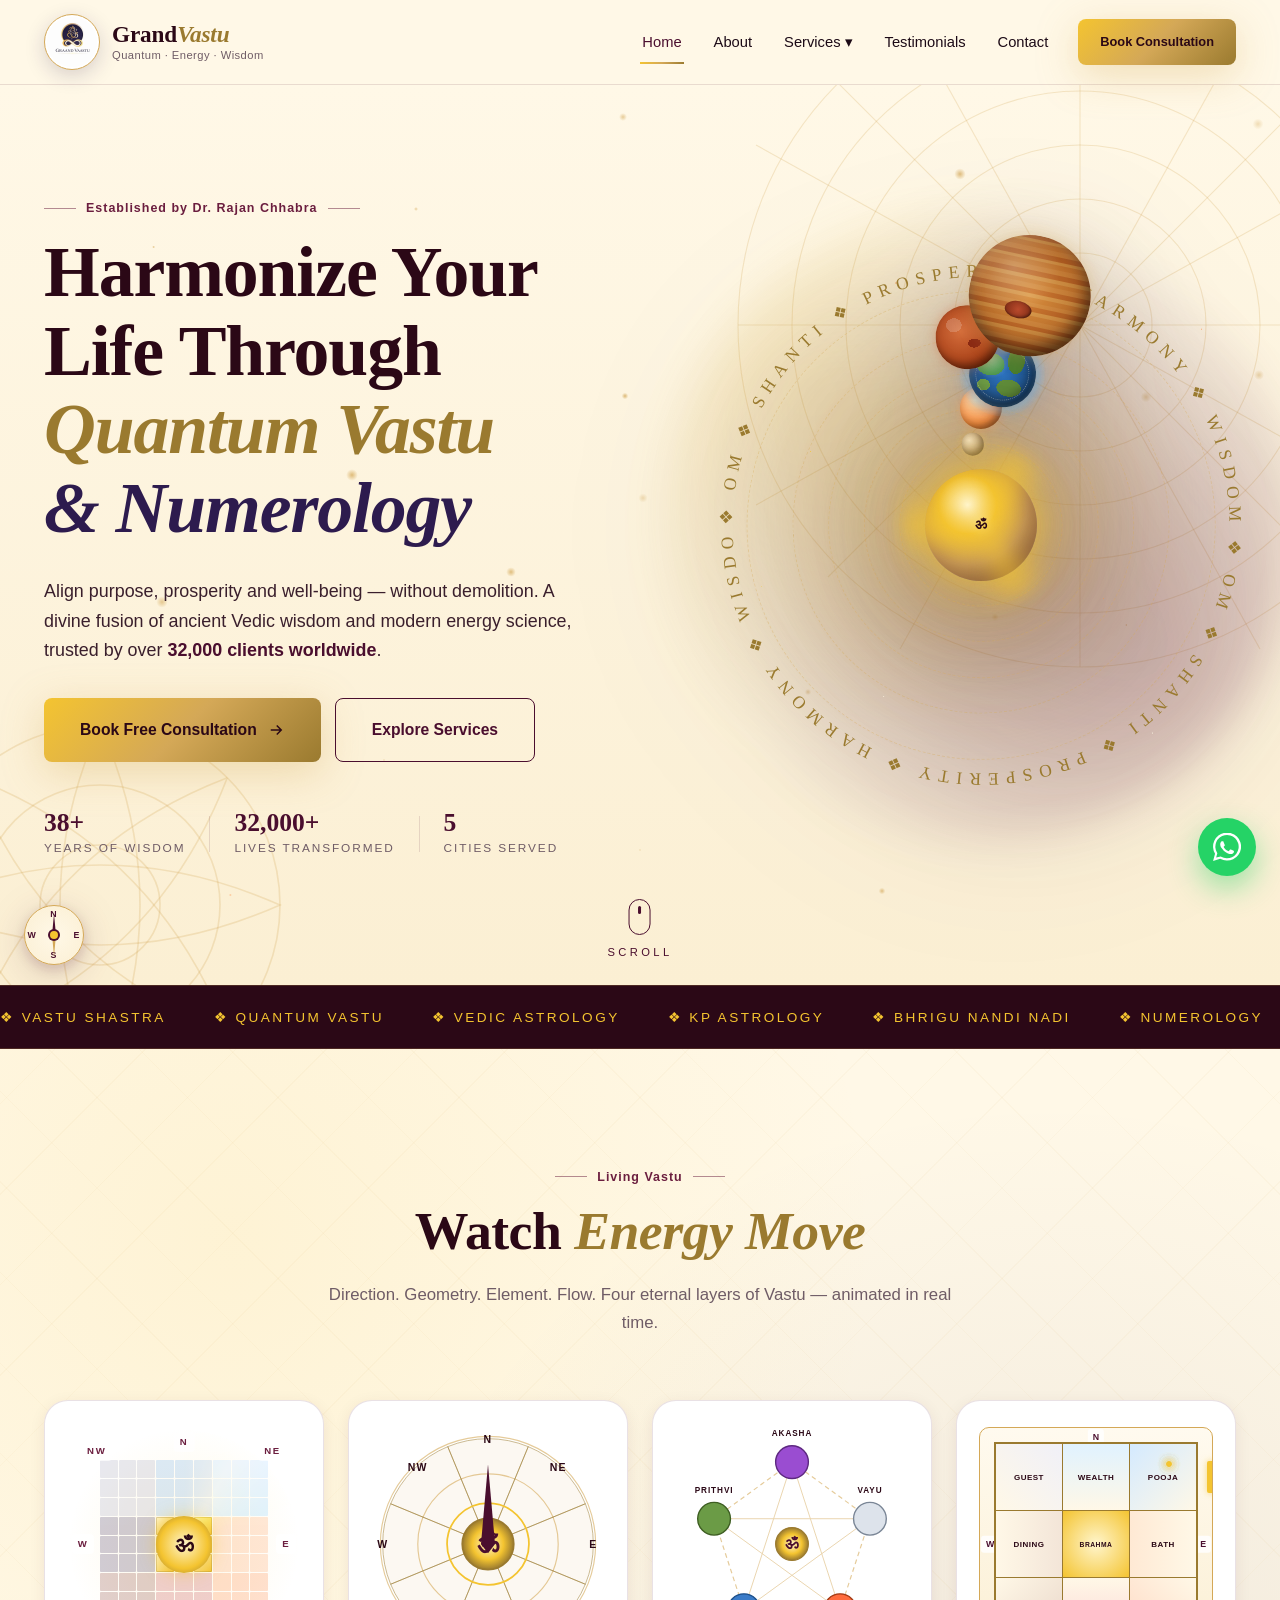
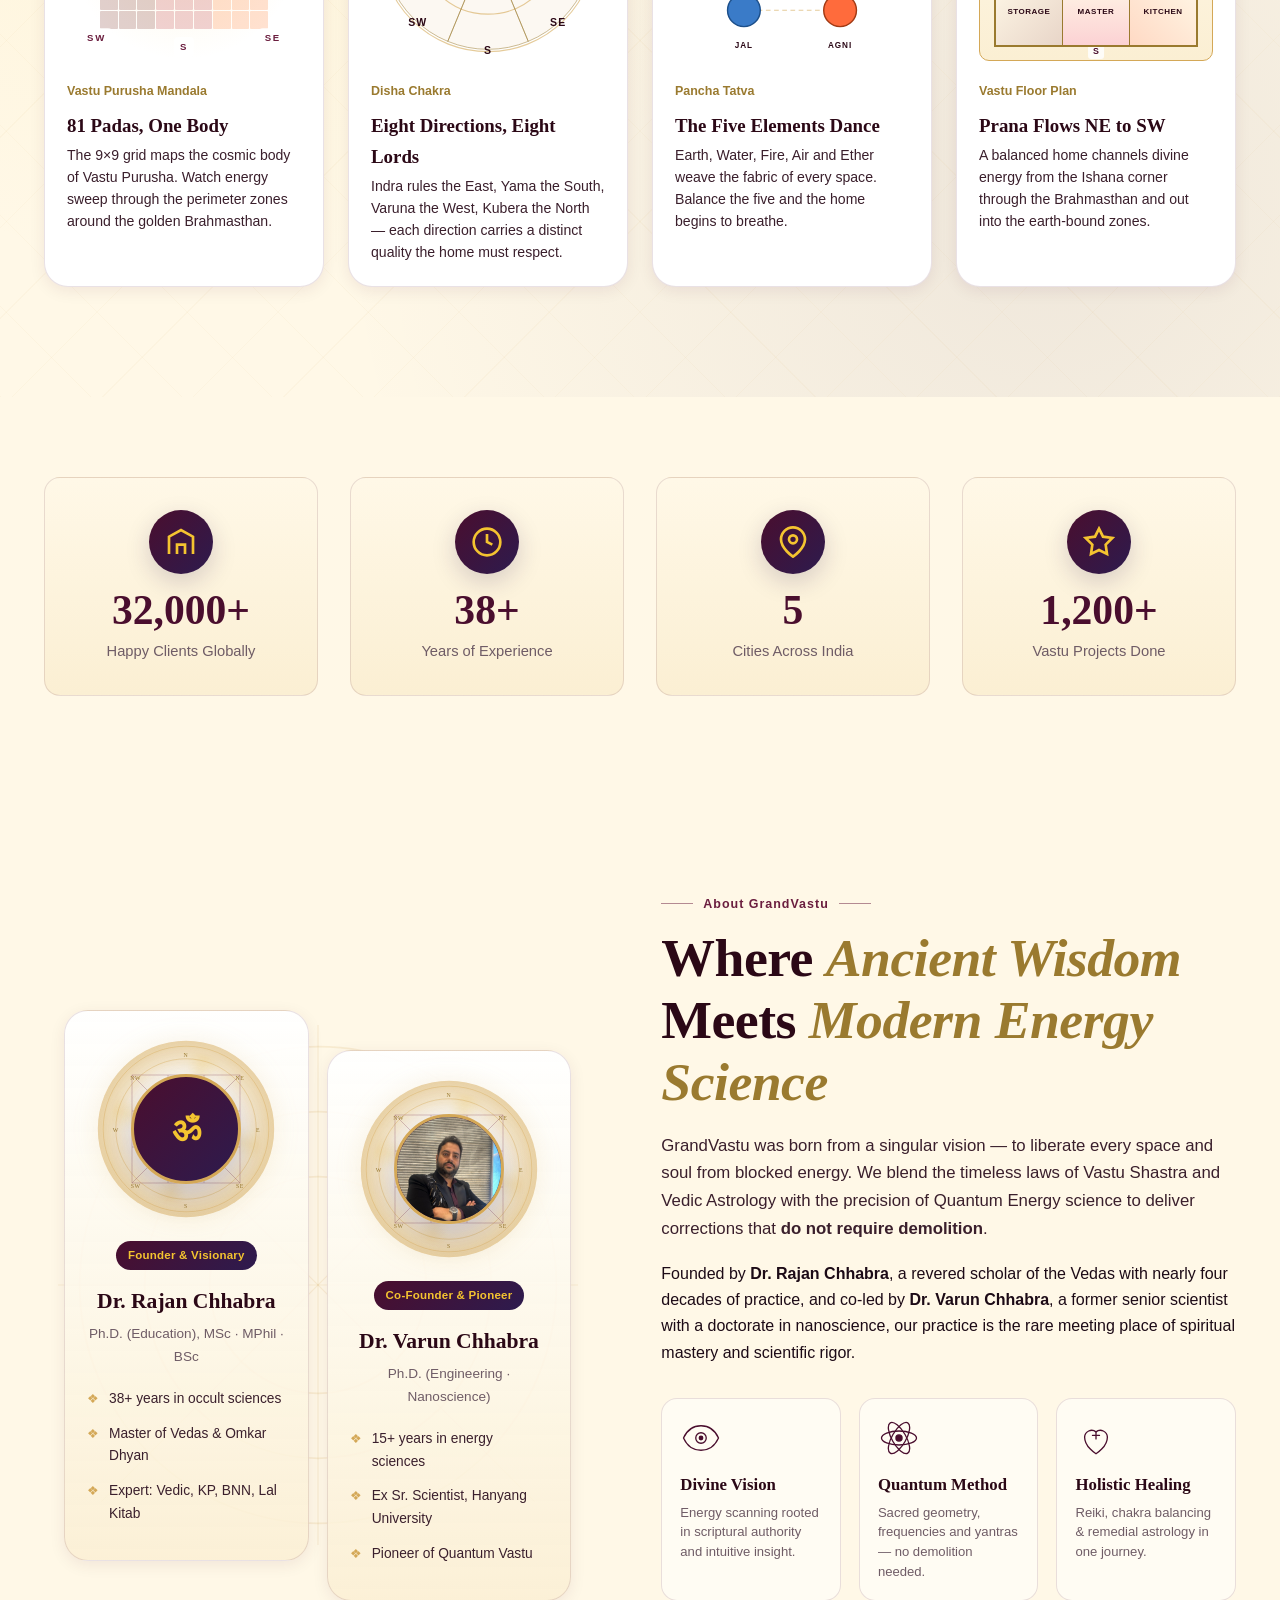
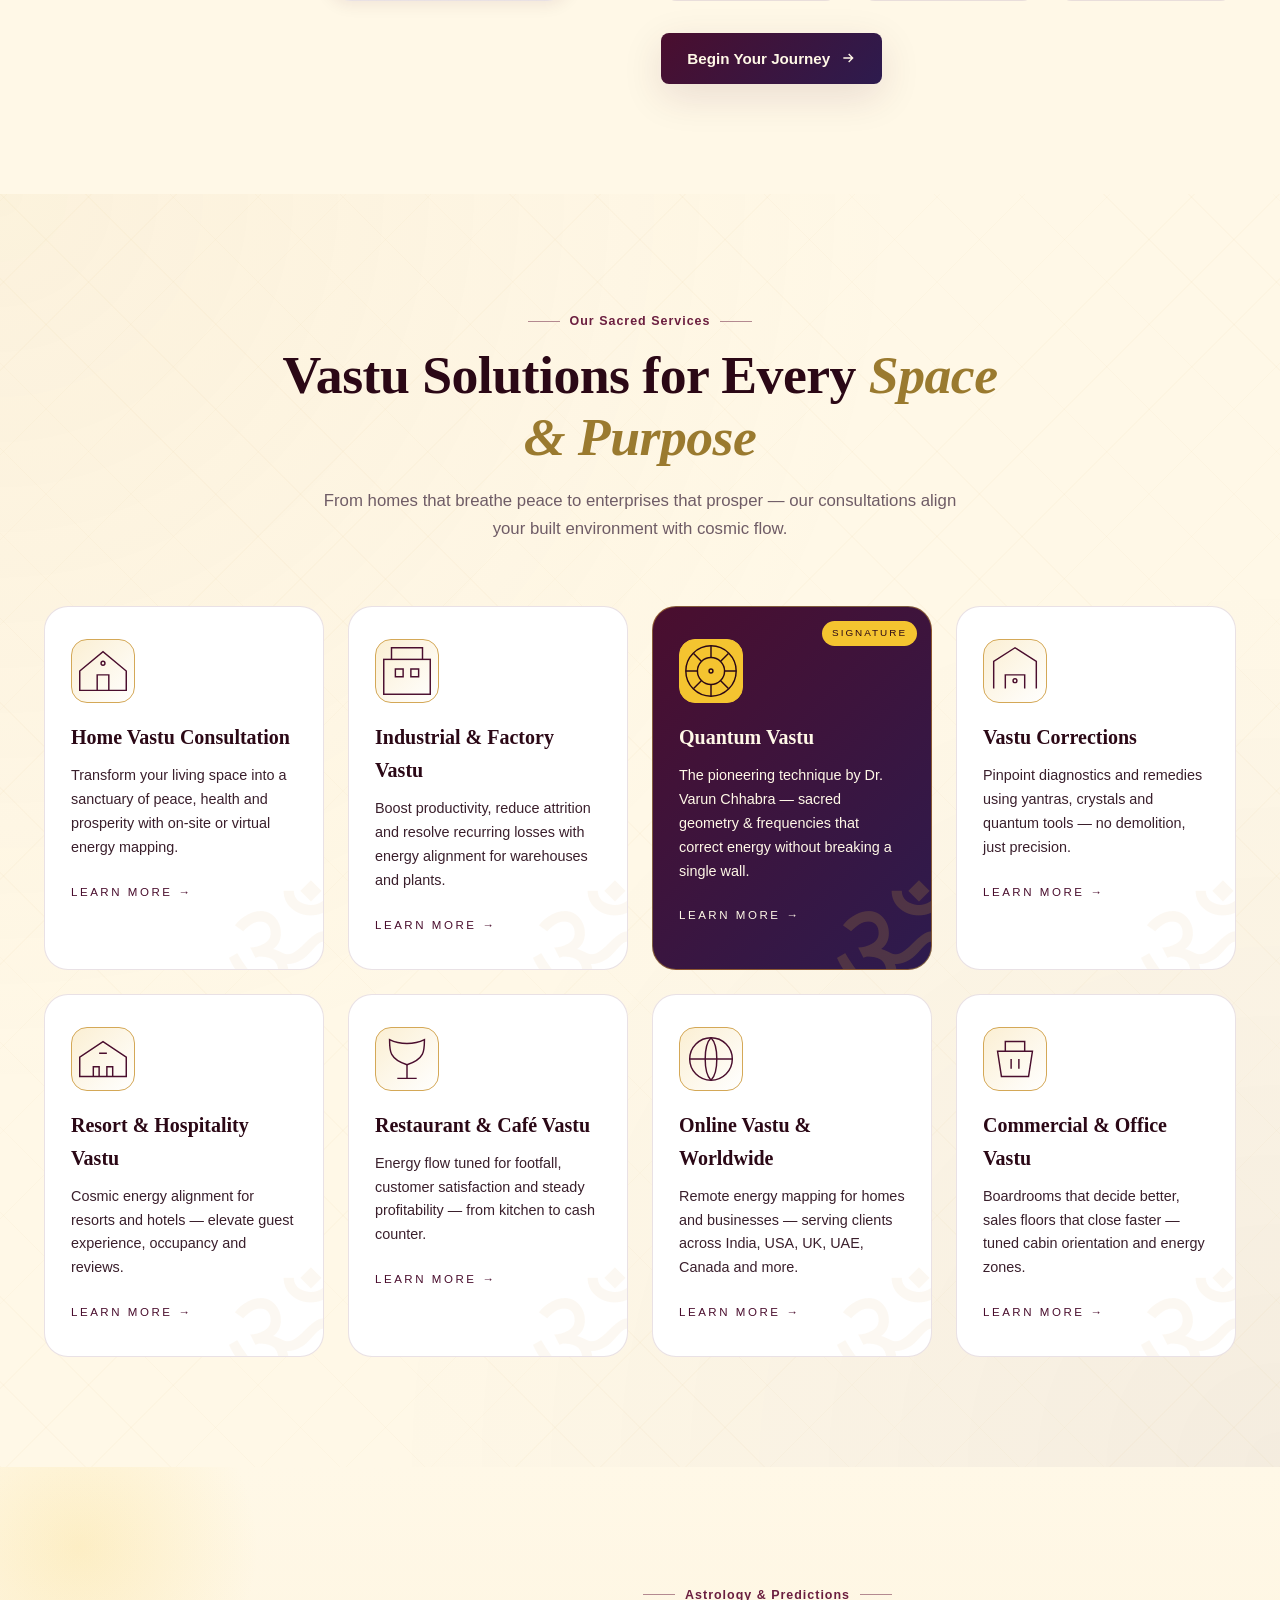
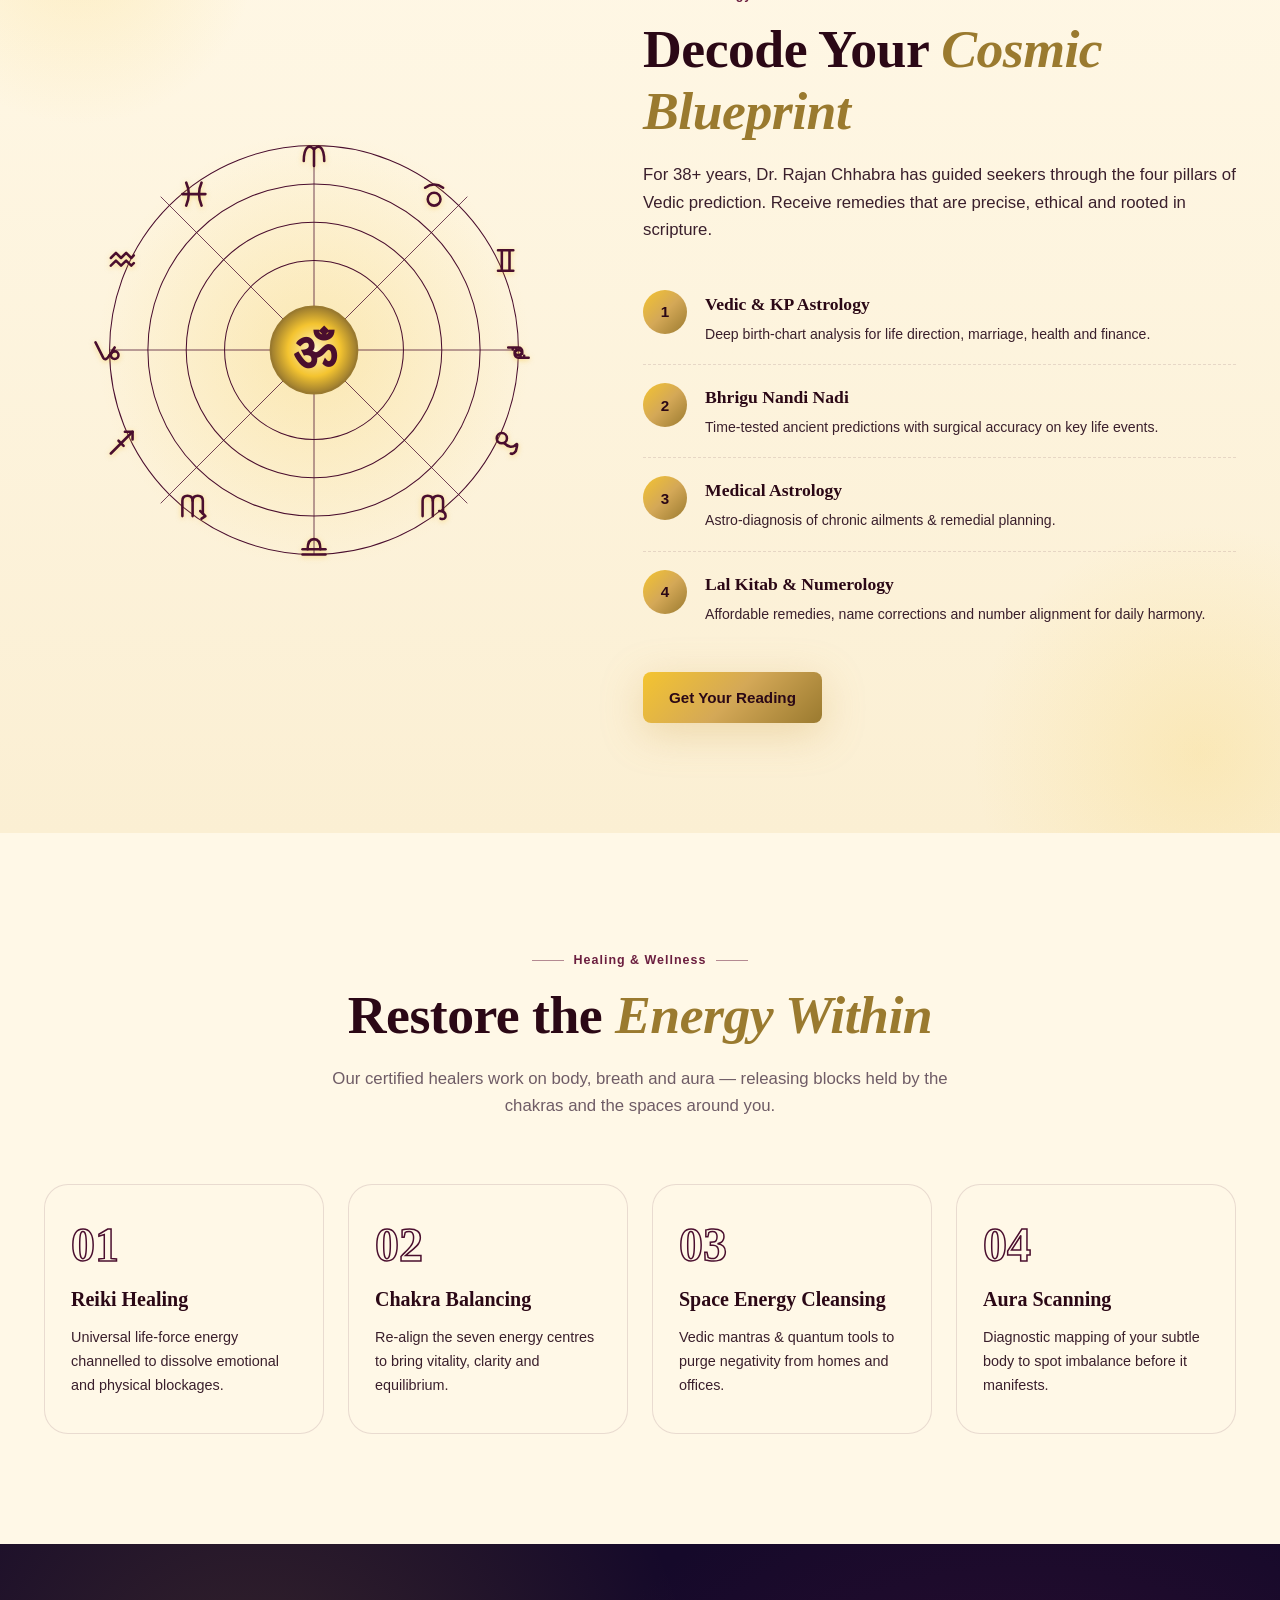
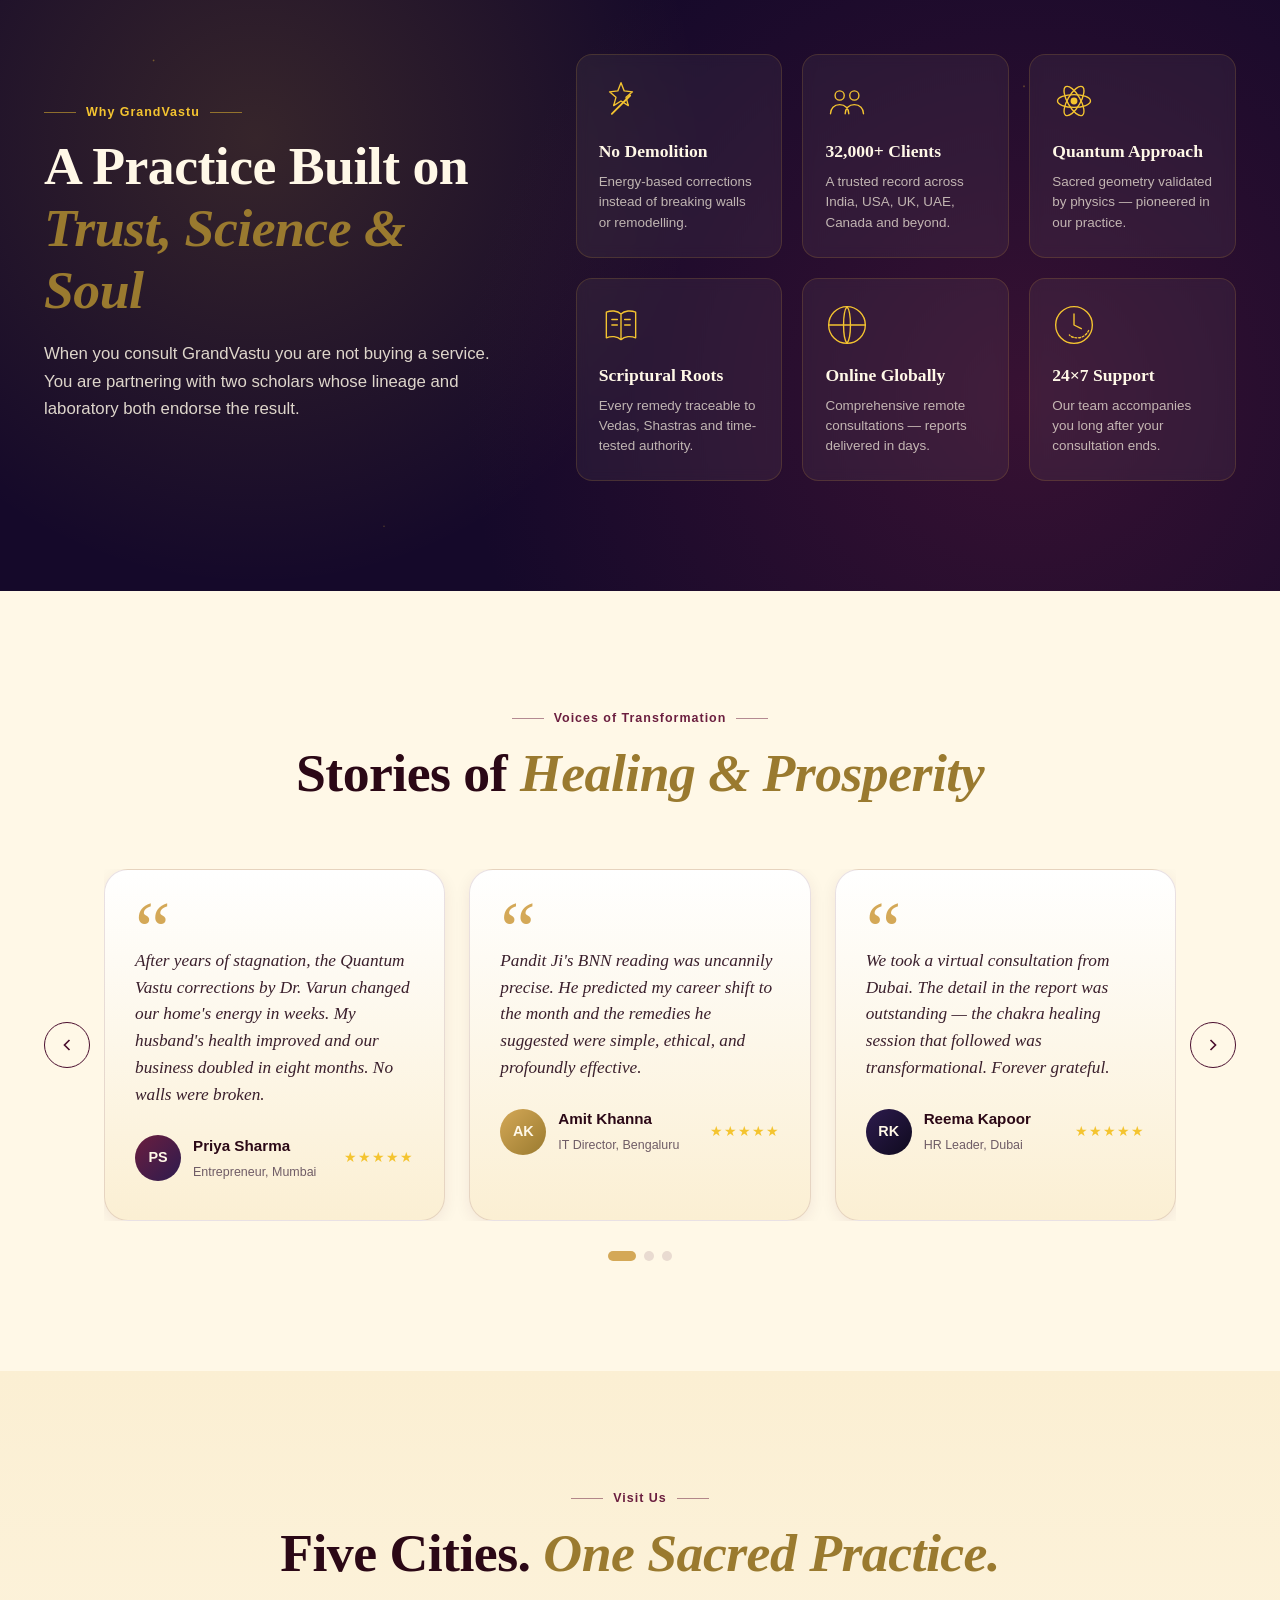
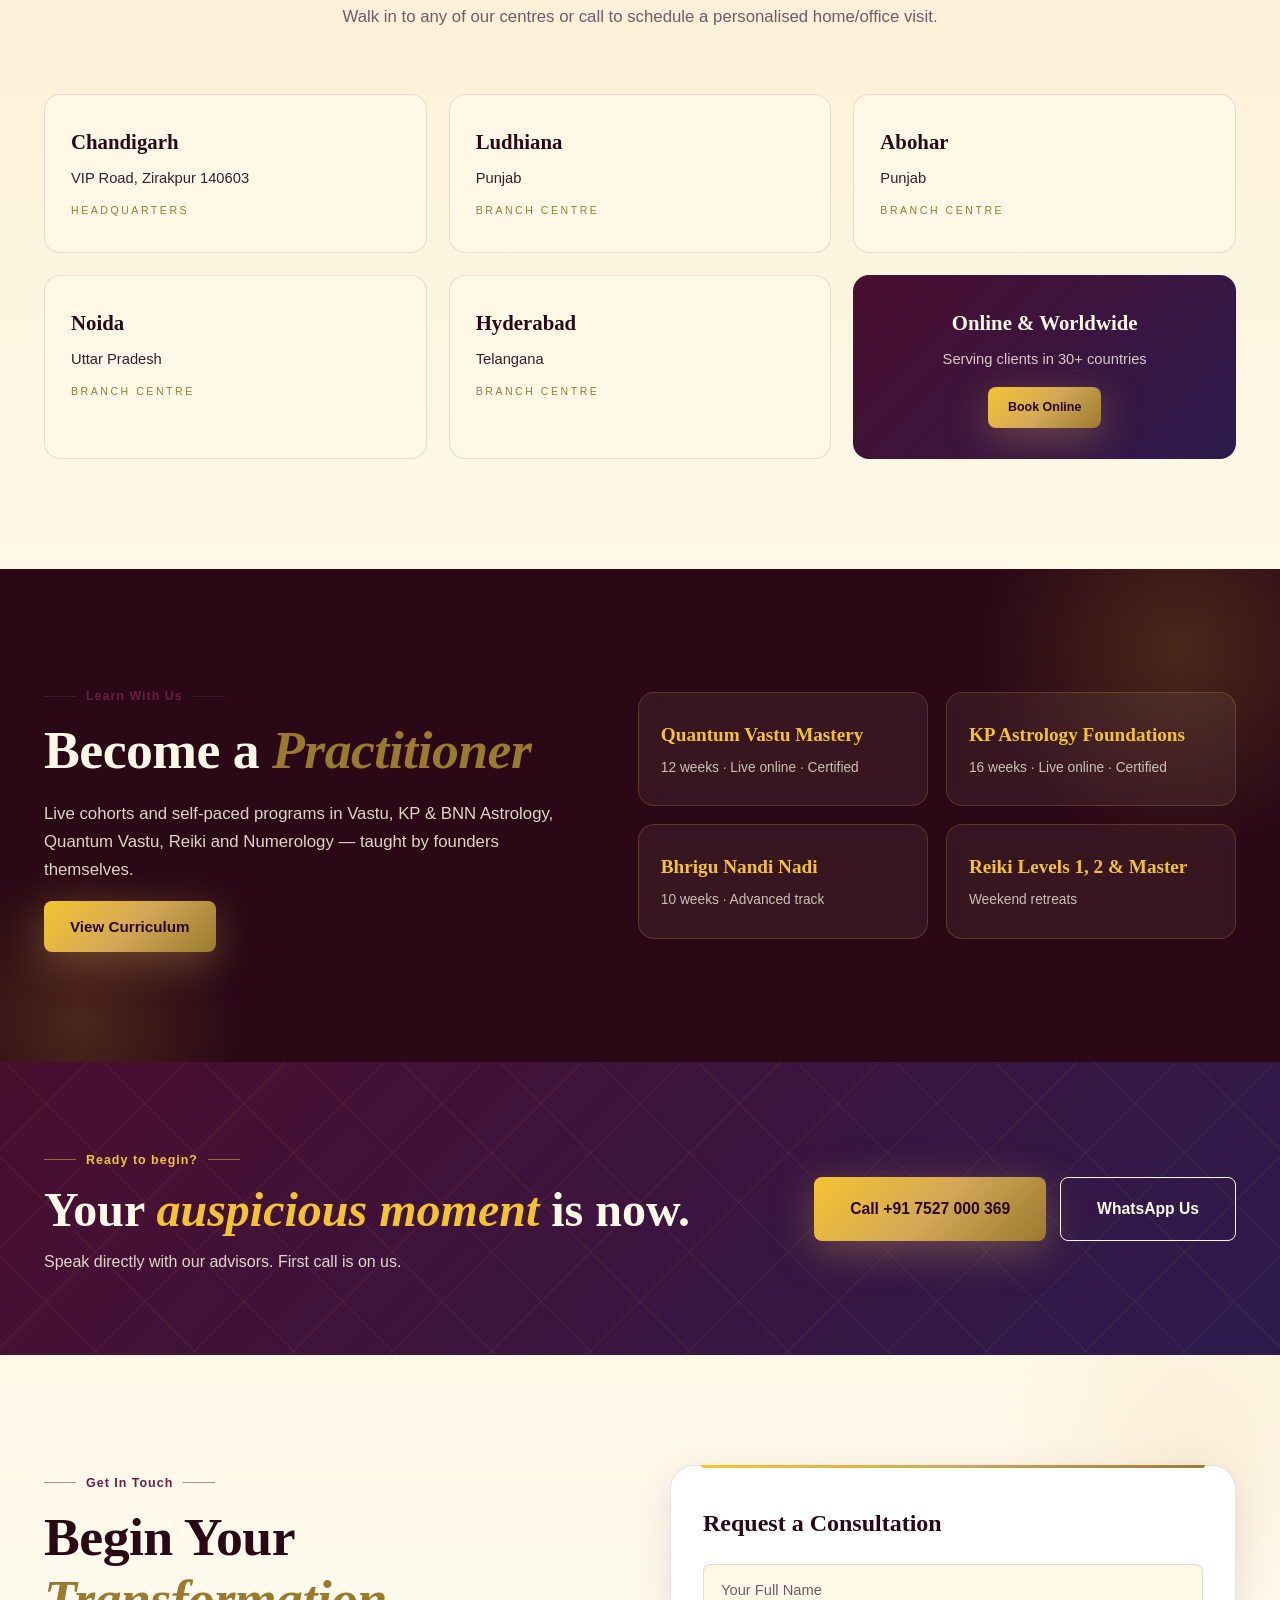
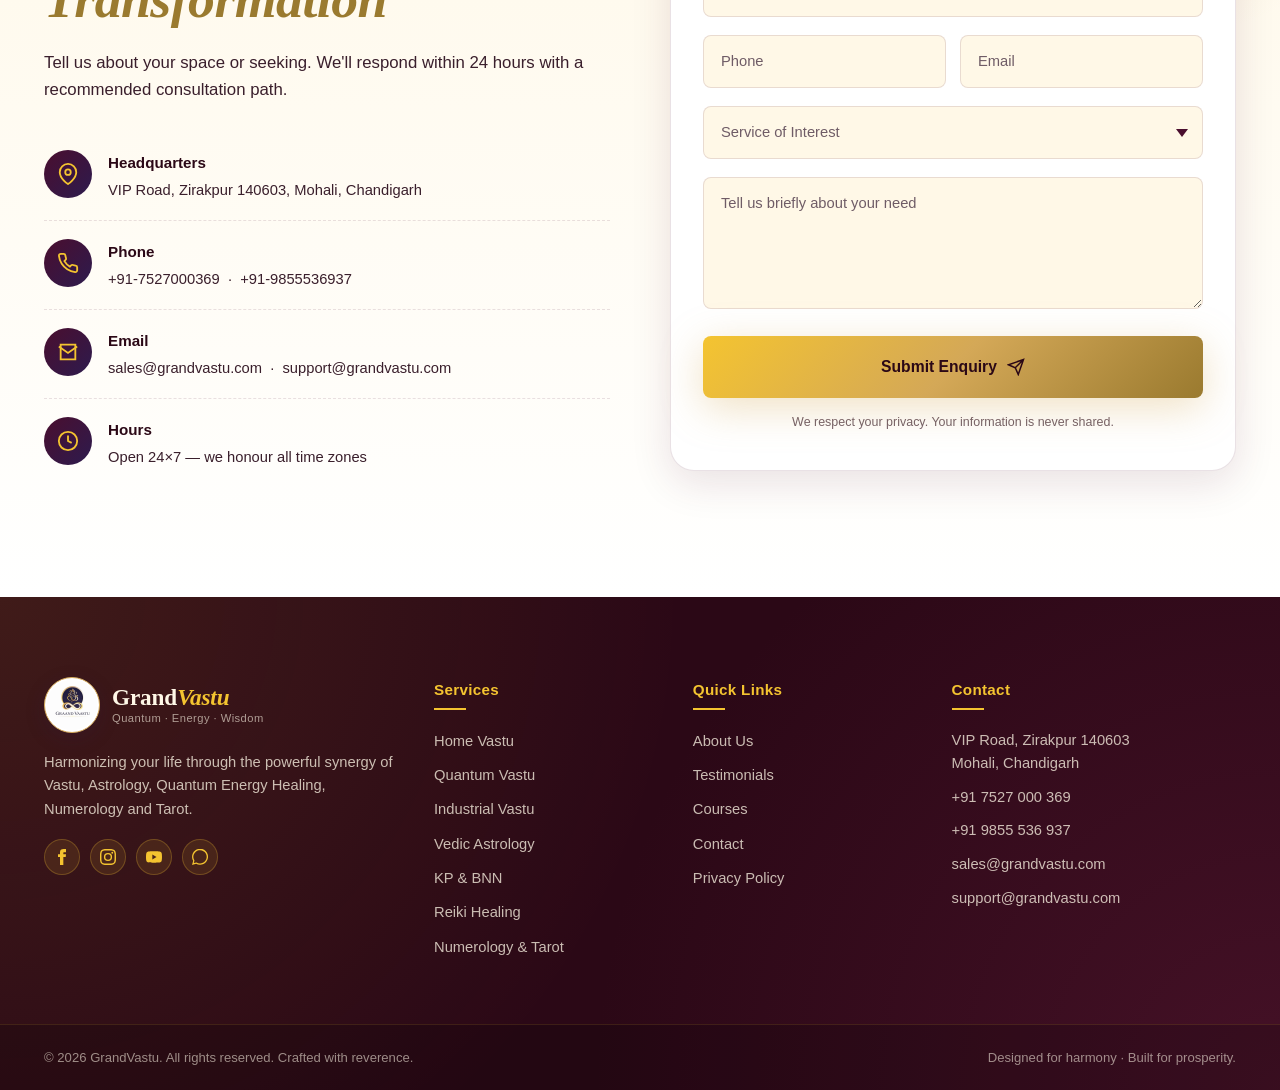
==== index.html @ 7ac310e8 "initial commit" ====
<!DOCTYPE html>
<html lang="en">
<head>
  <meta charset="UTF-8" />
  <meta http-equiv="X-UA-Compatible" content="IE=edge" />
  <meta name="viewport" content="width=device-width, initial-scale=1.0" />
  <meta name="description" content="GrandVastu — Harmonizing your life through Vastu, Astrology, Quantum Energy Healing, Numerology and Tarot. Founded by Dr. Rajan Chhabra & Dr. Varun Chhabra. 32,000+ clients globally." />
  <meta name="keywords" content="Vastu, Astrology, Quantum Vastu, Numerology, Tarot, Reiki, Chakra Healing, Dr. Rajan Chhabra, Dr. Varun Chhabra, GrandVastu, Chandigarh, Zirakpur" />
  <meta name="theme-color" content="#4A0E2E" />
  <title>GrandVastu — Quantum Vastu, Astrology &amp; Energy Healing | Dr. Rajan &amp; Dr. Varun Chhabra</title>

  <link rel="stylesheet" href="assets/css/styles.css" />

  <link rel="icon" type="image/svg+xml" href="data:image/svg+xml,%3Csvg xmlns='http://www.w3.org/2000/svg' viewBox='0 0 100 100'%3E%3Ccircle cx='50' cy='50' r='45' fill='%234A0E2E'/%3E%3Ctext x='50' y='68' font-size='60' text-anchor='middle' fill='%23D4A857' font-family='serif'%3E%E0%A5%90%3C/text%3E%3C/svg%3E" />
</head>
<body>

  <!-- ============ PRELOADER ============ -->
  <div class="preloader" id="preloader" aria-hidden="true">
    <div class="preloader__inner">
      <svg class="preloader__mandala" viewBox="0 0 200 200" xmlns="http://www.w3.org/2000/svg" aria-hidden="true">
        <g fill="none" stroke="currentColor" stroke-width="1.2">
          <circle cx="100" cy="100" r="90" />
          <circle cx="100" cy="100" r="70" />
          <circle cx="100" cy="100" r="50" />
          <circle cx="100" cy="100" r="30" />
          <g class="preloader__petals">
            <path d="M100 10 L110 50 L100 90 L90 50 Z" />
            <path d="M100 10 L110 50 L100 90 L90 50 Z" transform="rotate(45 100 100)" />
            <path d="M100 10 L110 50 L100 90 L90 50 Z" transform="rotate(90 100 100)" />
            <path d="M100 10 L110 50 L100 90 L90 50 Z" transform="rotate(135 100 100)" />
            <path d="M100 10 L110 50 L100 90 L90 50 Z" transform="rotate(180 100 100)" />
            <path d="M100 10 L110 50 L100 90 L90 50 Z" transform="rotate(225 100 100)" />
            <path d="M100 10 L110 50 L100 90 L90 50 Z" transform="rotate(270 100 100)" />
            <path d="M100 10 L110 50 L100 90 L90 50 Z" transform="rotate(315 100 100)" />
          </g>
        </g>
        <text x="100" y="120" text-anchor="middle" fill="currentColor" font-size="60" class="om-text">&#x950;</text>
      </svg>
      <p class="preloader__text">GrandVastu</p>
    </div>
  </div>

  <!-- ============ HEADER ============ -->
  <header class="header" id="header">
    <div class="container header__row">
      <a href="#home" class="logo" aria-label="GrandVastu Home">
        <img src="assets/images/logo-md.jpg" alt="GrandVastu" class="logo__img" />
        <span class="logo__text">
          <span class="logo__name">Grand<em>Vastu</em></span>
          <span class="logo__tag">Quantum &middot; Energy &middot; Wisdom</span>
        </span>
      </a>

      <nav class="nav" id="nav" aria-label="Primary">
        <button class="nav__close" id="navClose" aria-label="Close menu">&times;</button>
        <ul class="nav__list">
          <li><a href="index.html" class="nav__link is-active">Home</a></li>
          <li><a href="about.html" class="nav__link">About</a></li>
          <li class="nav__has-children">
            <a href="vastu.html" class="nav__link">Services <span aria-hidden="true">&#9662;</span></a>
            <ul class="nav__submenu">
              <li><a href="vastu.html">Vastu Consultation</a></li>
              <li><a href="astrology.html">Astrology</a></li>
              <li><a href="healing.html">Energy Healing</a></li>
              <li><a href="numerology.html">Numerology &amp; Tarot</a></li>
              <li><a href="courses.html">Courses</a></li>
            </ul>
          </li>
          <li><a href="testimonials.html" class="nav__link">Testimonials</a></li>
          <li><a href="contact.html" class="nav__link">Contact</a></li>
        </ul>
        <a href="contact.html" class="btn btn--gold nav__cta">Book Consultation</a>
      </nav>

      <button class="hamburger" id="hamburger" aria-label="Open menu" aria-expanded="false">
        <span></span><span></span><span></span>
      </button>
    </div>
  </header>

  <!-- ============ HERO ============ -->
  <section class="hero hero--cosmos" id="home">
    <div class="hero__bg" aria-hidden="true">
      <div class="hero__stars"></div>
      <div class="hero__mandala hero__mandala--lg">
        <svg viewBox="0 0 400 400" xmlns="http://www.w3.org/2000/svg">
          <g fill="none" stroke="currentColor" stroke-width="0.6">
            <circle cx="200" cy="200" r="190"/>
            <circle cx="200" cy="200" r="160"/>
            <circle cx="200" cy="200" r="130"/>
            <circle cx="200" cy="200" r="100"/>
            <circle cx="200" cy="200" r="70"/>
            <circle cx="200" cy="200" r="40"/>
            <g>
              <line x1="200" y1="10" x2="200" y2="390"/>
              <line x1="10" y1="200" x2="390" y2="200"/>
              <line x1="60" y1="60" x2="340" y2="340"/>
              <line x1="60" y1="340" x2="340" y2="60"/>
              <line x1="100" y1="20" x2="300" y2="380"/>
              <line x1="20" y1="100" x2="380" y2="300"/>
              <line x1="300" y1="20" x2="100" y2="380"/>
              <line x1="20" y1="300" x2="380" y2="100"/>
            </g>
          </g>
        </svg>
      </div>
      <div class="hero__mandala hero__mandala--sm">
        <svg viewBox="0 0 200 200" xmlns="http://www.w3.org/2000/svg">
          <g fill="none" stroke="currentColor" stroke-width="0.8">
            <circle cx="100" cy="100" r="90"/>
            <circle cx="100" cy="100" r="60"/>
            <circle cx="100" cy="100" r="30"/>
            <path d="M100 10 Q140 100 100 190 Q60 100 100 10"/>
            <path d="M10 100 Q100 140 190 100 Q100 60 10 100"/>
            <path d="M100 10 Q140 100 100 190 Q60 100 100 10" transform="rotate(45 100 100)"/>
            <path d="M10 100 Q100 140 190 100 Q100 60 10 100" transform="rotate(45 100 100)"/>
          </g>
        </svg>
      </div>
      <div class="hero__particles" id="heroParticles"></div>
    </div>

    <div class="container hero__row">
      <div class="hero__content">
        <span class="eyebrow"><span class="eyebrow__line"></span> Established by Dr. Rajan Chhabra <span class="eyebrow__line"></span></span>
        <h1 class="hero__title">
          Harmonize Your Life Through
          <span class="hero__title-grad">Quantum Vastu</span>
          <span class="hero__title-cycle" aria-live="polite">
            <span class="hero__cycle-word is-active">&amp; Astrology</span>
            <span class="hero__cycle-word">&amp; Numerology</span>
            <span class="hero__cycle-word">&amp; Tarot Reading</span>
            <span class="hero__cycle-word">&amp; Energy Healing</span>
          </span>
        </h1>
        <p class="hero__lede">
          Align purpose, prosperity and well-being &mdash; without demolition. A divine fusion of ancient Vedic wisdom and modern energy science, trusted by over <strong>32,000 clients worldwide</strong>.
        </p>
        <div class="hero__cta">
          <a href="contact.html" class="btn btn--gold btn--lg">
            <span>Book Free Consultation</span>
            <svg viewBox="0 0 24 24" width="18" height="18" fill="none" stroke="currentColor" stroke-width="2"><path d="M5 12h14M13 6l6 6-6 6"/></svg>
          </a>
          <a href="vastu.html" class="btn btn--ghost btn--lg">Explore Services</a>
        </div>
        <div class="hero__trust">
          <div class="hero__trust-item">
            <strong>38+</strong>
            <span>Years of Wisdom</span>
          </div>
          <div class="hero__trust-divider"></div>
          <div class="hero__trust-item">
            <strong>32,000+</strong>
            <span>Lives Transformed</span>
          </div>
          <div class="hero__trust-divider"></div>
          <div class="hero__trust-item">
            <strong>5</strong>
            <span>Cities Served</span>
          </div>
        </div>
      </div>

      <div class="hero__visual">
        <div class="hero__halo"></div>
        <!-- ============ COSMOS / SOLAR SYSTEM ============ -->
        <div class="cosmos" aria-hidden="true">
          <div class="cosmos__field"></div>
          <div class="cosmos__stars"></div>
          <div class="cosmos__comet"></div>

          <!-- Mantra ring around the cosmos -->
          <div class="cosmos__mantra">
            <svg viewBox="0 0 400 400" xmlns="http://www.w3.org/2000/svg">
              <defs>
                <path id="cosmosMantraPath" d="M 200,200 m -184,0 a 184,184 0 1,1 368,0 a 184,184 0 1,1 -368,0"/>
              </defs>
              <text font-family="Cinzel, serif" font-size="13" letter-spacing="5" fill="currentColor">
                <textPath href="#cosmosMantraPath">&#x2756; OM &#x2756; SHANTI &#x2756; PROSPERITY &#x2756; HARMONY &#x2756; WISDOM &#x2756; OM &#x2756; SHANTI &#x2756; PROSPERITY &#x2756; HARMONY &#x2756; WISDOM &#x2756;</textPath>
              </text>
            </svg>
          </div>

          <!-- Orbits + planets -->
          <div class="cosmos__orbit cosmos__orbit--mercury"><span class="cosmos__planet cosmos__planet--mercury"></span></div>
          <div class="cosmos__orbit cosmos__orbit--venus"><span class="cosmos__planet cosmos__planet--venus"></span></div>
          <div class="cosmos__orbit cosmos__orbit--earth">
            <span class="cosmos__planet cosmos__planet--earth">
              <span class="cosmos__moon"></span>
            </span>
          </div>
          <div class="cosmos__orbit cosmos__orbit--mars"><span class="cosmos__planet cosmos__planet--mars"></span></div>
          <div class="cosmos__orbit cosmos__orbit--jupiter"><span class="cosmos__planet cosmos__planet--jupiter"></span></div>

          <!-- Central Sun (with OM glyph) -->
          <div class="cosmos__sun"></div>
        </div>
      </div>
    </div>

    <a href="#stats" class="hero__scroll" aria-label="Scroll to next section">
      <span class="hero__scroll-mouse"><span></span></span>
      <span class="hero__scroll-text">Scroll</span>
    </a>

    <!-- Floating Vastu compass (bottom-left of hero) -->
    <div class="hero__compass" aria-hidden="true">
      <div class="compass-needle">
        <span class="compass-needle__face"></span>
        <span class="compass-needle__cardinal compass-needle__cardinal--n">N</span>
        <span class="compass-needle__cardinal compass-needle__cardinal--s">S</span>
        <span class="compass-needle__cardinal compass-needle__cardinal--e">E</span>
        <span class="compass-needle__cardinal compass-needle__cardinal--w">W</span>
        <span class="compass-needle__needle"></span>
        <span class="compass-needle__pin"></span>
      </div>
    </div>
  </section>

  <!-- ============ MARQUEE ============ -->
  <section class="marquee" aria-hidden="true">
    <div class="marquee__track">
      <span>&#x2756; Vastu Shastra</span>
      <span>&#x2756; Quantum Vastu</span>
      <span>&#x2756; Vedic Astrology</span>
      <span>&#x2756; KP Astrology</span>
      <span>&#x2756; Bhrigu Nandi Nadi</span>
      <span>&#x2756; Numerology</span>
      <span>&#x2756; Tarot Reading</span>
      <span>&#x2756; Reiki Healing</span>
      <span>&#x2756; Chakra Balancing</span>
      <span>&#x2756; Lal Kitab</span>
      <!-- duplicate for seamless loop -->
      <span>&#x2756; Vastu Shastra</span>
      <span>&#x2756; Quantum Vastu</span>
      <span>&#x2756; Vedic Astrology</span>
      <span>&#x2756; KP Astrology</span>
      <span>&#x2756; Bhrigu Nandi Nadi</span>
      <span>&#x2756; Numerology</span>
      <span>&#x2756; Tarot Reading</span>
      <span>&#x2756; Reiki Healing</span>
      <span>&#x2756; Chakra Balancing</span>
      <span>&#x2756; Lal Kitab</span>
    </div>
  </section>

  <!-- ============ LIVE VASTU ENERGY ============ -->
  <section class="vastu-live" id="vastu-live">
    <div class="container">
      <div class="section__head reveal">
        <span class="eyebrow"><span class="eyebrow__line"></span> Living Vastu <span class="eyebrow__line"></span></span>
        <h2 class="section__title">Watch <em>Energy Move</em></h2>
        <p class="section__sub">Direction. Geometry. Element. Flow. Four eternal layers of Vastu &mdash; animated in real time.</p>
      </div>

      <div class="vastu-live__grid">

        <!-- ===== 1) Vastu Purusha Mandala ===== -->
        <article class="vlive reveal" data-tilt>
          <div class="vlive__stage">
            <div class="vpm" aria-hidden="true">
              <!-- 81 cells in row-major order -->
              <!-- Row 1 -->
              <span class="vpm__cell vpm__cell--nw"></span><span class="vpm__cell vpm__cell--nw"></span><span class="vpm__cell vpm__cell--nw"></span>
              <span class="vpm__cell vpm__cell--n"></span><span class="vpm__cell vpm__cell--n"></span><span class="vpm__cell vpm__cell--n"></span>
              <span class="vpm__cell vpm__cell--ne"></span><span class="vpm__cell vpm__cell--ne"></span><span class="vpm__cell vpm__cell--ne"></span>
              <!-- Row 2 -->
              <span class="vpm__cell vpm__cell--nw"></span><span class="vpm__cell vpm__cell--nw"></span><span class="vpm__cell vpm__cell--nw"></span>
              <span class="vpm__cell vpm__cell--n"></span><span class="vpm__cell vpm__cell--n"></span><span class="vpm__cell vpm__cell--n"></span>
              <span class="vpm__cell vpm__cell--ne"></span><span class="vpm__cell vpm__cell--ne"></span><span class="vpm__cell vpm__cell--ne"></span>
              <!-- Row 3 -->
              <span class="vpm__cell vpm__cell--nw"></span><span class="vpm__cell vpm__cell--nw"></span><span class="vpm__cell vpm__cell--nw"></span>
              <span class="vpm__cell vpm__cell--n"></span><span class="vpm__cell vpm__cell--n"></span><span class="vpm__cell vpm__cell--n"></span>
              <span class="vpm__cell vpm__cell--ne"></span><span class="vpm__cell vpm__cell--ne"></span><span class="vpm__cell vpm__cell--ne"></span>
              <!-- Row 4 -->
              <span class="vpm__cell vpm__cell--w"></span><span class="vpm__cell vpm__cell--w"></span><span class="vpm__cell vpm__cell--w"></span>
              <span class="vpm__cell vpm__cell--brahma"></span><span class="vpm__cell vpm__cell--brahma"></span><span class="vpm__cell vpm__cell--brahma"></span>
              <span class="vpm__cell vpm__cell--e"></span><span class="vpm__cell vpm__cell--e"></span><span class="vpm__cell vpm__cell--e"></span>
              <!-- Row 5 -->
              <span class="vpm__cell vpm__cell--w"></span><span class="vpm__cell vpm__cell--w"></span><span class="vpm__cell vpm__cell--w"></span>
              <span class="vpm__cell vpm__cell--brahma"></span><span class="vpm__cell vpm__cell--brahma"></span><span class="vpm__cell vpm__cell--brahma"></span>
              <span class="vpm__cell vpm__cell--e"></span><span class="vpm__cell vpm__cell--e"></span><span class="vpm__cell vpm__cell--e"></span>
              <!-- Row 6 -->
              <span class="vpm__cell vpm__cell--w"></span><span class="vpm__cell vpm__cell--w"></span><span class="vpm__cell vpm__cell--w"></span>
              <span class="vpm__cell vpm__cell--brahma"></span><span class="vpm__cell vpm__cell--brahma"></span><span class="vpm__cell vpm__cell--brahma"></span>
              <span class="vpm__cell vpm__cell--e"></span><span class="vpm__cell vpm__cell--e"></span><span class="vpm__cell vpm__cell--e"></span>
              <!-- Row 7 -->
              <span class="vpm__cell vpm__cell--sw"></span><span class="vpm__cell vpm__cell--sw"></span><span class="vpm__cell vpm__cell--sw"></span>
              <span class="vpm__cell vpm__cell--s"></span><span class="vpm__cell vpm__cell--s"></span><span class="vpm__cell vpm__cell--s"></span>
              <span class="vpm__cell vpm__cell--se"></span><span class="vpm__cell vpm__cell--se"></span><span class="vpm__cell vpm__cell--se"></span>
              <!-- Row 8 -->
              <span class="vpm__cell vpm__cell--sw"></span><span class="vpm__cell vpm__cell--sw"></span><span class="vpm__cell vpm__cell--sw"></span>
              <span class="vpm__cell vpm__cell--s"></span><span class="vpm__cell vpm__cell--s"></span><span class="vpm__cell vpm__cell--s"></span>
              <span class="vpm__cell vpm__cell--se"></span><span class="vpm__cell vpm__cell--se"></span><span class="vpm__cell vpm__cell--se"></span>
              <!-- Row 9 -->
              <span class="vpm__cell vpm__cell--sw"></span><span class="vpm__cell vpm__cell--sw"></span><span class="vpm__cell vpm__cell--sw"></span>
              <span class="vpm__cell vpm__cell--s"></span><span class="vpm__cell vpm__cell--s"></span><span class="vpm__cell vpm__cell--s"></span>
              <span class="vpm__cell vpm__cell--se"></span><span class="vpm__cell vpm__cell--se"></span><span class="vpm__cell vpm__cell--se"></span>

              <div class="vpm__sweep"></div>
              <div class="vpm__om">&#x950;</div>
              <div class="vpm__dirs">
                <span class="d-n">N</span><span class="d-s">S</span>
                <span class="d-e">E</span><span class="d-w">W</span>
                <span class="d-ne">NE</span><span class="d-nw">NW</span>
                <span class="d-se">SE</span><span class="d-sw">SW</span>
              </div>
            </div>
          </div>
          <span class="vlive__sub">Vastu Purusha Mandala</span>
          <h3 class="vlive__title">81 Padas, One Body</h3>
          <p class="vlive__copy">The 9&times;9 grid maps the cosmic body of Vastu Purusha. Watch energy sweep through the perimeter zones around the golden Brahmasthan.</p>
        </article>

        <!-- ===== 2) Disha Chakra ===== -->
        <article class="vlive reveal" data-tilt>
          <div class="vlive__stage">
            <div class="disha" aria-hidden="true">
              <svg class="disha__svg" viewBox="0 0 200 200" xmlns="http://www.w3.org/2000/svg">
                <defs>
                  <radialGradient id="dishaCenter" cx="0.5" cy="0.5" r="0.5">
                    <stop offset="0%" stop-color="#fff5cc"/>
                    <stop offset="60%" stop-color="#F4C430"/>
                    <stop offset="100%" stop-color="#9a7a2f"/>
                  </radialGradient>
                </defs>
                <circle class="disha__ring" cx="100" cy="100" r="92"/>
                <circle class="disha__ring" cx="100" cy="100" r="60"/>
                <!-- 8 sectors clockwise from N -->
                <path class="disha__sector" d="M100,100 L65.6,16.8 A90,90 0 0,1 134.4,16.8 Z"/>
                <path class="disha__sector" d="M100,100 L134.4,16.8 A90,90 0 0,1 183.2,65.6 Z"/>
                <path class="disha__sector" d="M100,100 L183.2,65.6 A90,90 0 0,1 183.2,134.4 Z"/>
                <path class="disha__sector" d="M100,100 L183.2,134.4 A90,90 0 0,1 134.4,183.2 Z"/>
                <path class="disha__sector" d="M100,100 L134.4,183.2 A90,90 0 0,1 65.6,183.2 Z"/>
                <path class="disha__sector" d="M100,100 L65.6,183.2 A90,90 0 0,1 16.8,134.4 Z"/>
                <path class="disha__sector" d="M100,100 L16.8,134.4 A90,90 0 0,1 16.8,65.6 Z"/>
                <path class="disha__sector" d="M100,100 L16.8,65.6 A90,90 0 0,1 65.6,16.8 Z"/>
                <!-- pulsing wave from center -->
                <circle class="disha__pulse" cx="100" cy="100" r="35"/>
                <!-- direction labels -->
                <text class="disha__label" x="100" y="14" text-anchor="middle">N</text>
                <text class="disha__label" x="100" y="194" text-anchor="middle">S</text>
                <text class="disha__label" x="190" y="103" text-anchor="middle">E</text>
                <text class="disha__label" x="10"  y="103" text-anchor="middle">W</text>
                <text class="disha__label" x="160" y="38"  text-anchor="middle">NE</text>
                <text class="disha__label" x="40"  y="38"  text-anchor="middle">NW</text>
                <text class="disha__label" x="160" y="170" text-anchor="middle">SE</text>
                <text class="disha__label" x="40"  y="170" text-anchor="middle">SW</text>
                <!-- center disc + OM -->
                <circle class="disha__center" cx="100" cy="100" r="22"/>
                <text x="100" y="100" text-anchor="middle" dominant-baseline="central" font-size="22" class="om-text" fill="#4A0E2E">&#x950;</text>
                <!-- needle that rotates through directions -->
                <path class="disha__needle" d="M100,32 L106,100 L100,108 L94,100 Z"/>
              </svg>
            </div>
          </div>
          <span class="vlive__sub">Disha Chakra</span>
          <h3 class="vlive__title">Eight Directions, Eight Lords</h3>
          <p class="vlive__copy">Indra rules the East, Yama the South, Varuna the West, Kubera the North &mdash; each direction carries a distinct quality the home must respect.</p>
        </article>

        <!-- ===== 3) Pancha Tatva (5 Elements) ===== -->
        <article class="vlive reveal" data-tilt>
          <div class="vlive__stage">
            <div class="tatva" aria-hidden="true">
              <svg class="tatva__svg" viewBox="0 0 200 200" xmlns="http://www.w3.org/2000/svg">
                <defs>
                  <radialGradient id="tatvaCore" cx="0.5" cy="0.5" r="0.5">
                    <stop offset="0%" stop-color="#fff5cc"/>
                    <stop offset="60%" stop-color="#F4C430"/>
                    <stop offset="100%" stop-color="#9a7a2f"/>
                  </radialGradient>
                </defs>
                <!-- pentagon outline -->
                <path class="tatva__pentagon" d="M100,30 L166.6,78.4 L141.1,156.6 L58.9,156.6 L33.4,78.4 Z"/>
                <!-- pentagram connectors -->
                <g class="tatva__connectors">
                  <path d="M100,30 L141.1,156.6"/>
                  <path d="M100,30 L58.9,156.6"/>
                  <path d="M166.6,78.4 L58.9,156.6"/>
                  <path d="M166.6,78.4 L33.4,78.4"/>
                  <path d="M141.1,156.6 L33.4,78.4"/>
                </g>
                <!-- elements at each vertex -->
                <g class="tatva__elem tatva__elem--ether" transform="translate(100 30)">
                  <circle r="14" fill="#9a4dd1" stroke="#5d2880" stroke-width="1.2"/>
                  <text class="tatva__label" y="-22">AKASHA</text>
                </g>
                <g class="tatva__elem tatva__elem--air" transform="translate(166.6 78.4)">
                  <circle r="14" fill="#dde3eb" stroke="#7a8696" stroke-width="1.2"/>
                  <text class="tatva__label" y="-22">VAYU</text>
                </g>
                <g class="tatva__elem tatva__elem--fire" transform="translate(141.1 156.6)">
                  <circle r="14" fill="#ff6b3c" stroke="#a23a14" stroke-width="1.2"/>
                  <text class="tatva__label" y="32">AGNI</text>
                </g>
                <g class="tatva__elem tatva__elem--water" transform="translate(58.9 156.6)">
                  <circle r="14" fill="#3a7bc8" stroke="#1c4f8a" stroke-width="1.2"/>
                  <text class="tatva__label" y="32">JAL</text>
                </g>
                <g class="tatva__elem tatva__elem--earth" transform="translate(33.4 78.4)">
                  <circle r="14" fill="#6b9b46" stroke="#3e5e22" stroke-width="1.2"/>
                  <text class="tatva__label" y="-22">PRITHVI</text>
                </g>
                <!-- center -->
                <circle class="tatva__core" cx="100" cy="100" r="14" stroke="#9a7a2f" stroke-width="1"/>
                <text x="100" y="100" text-anchor="middle" dominant-baseline="central" font-size="14" class="om-text" fill="#4A0E2E">&#x950;</text>
              </svg>
            </div>
          </div>
          <span class="vlive__sub">Pancha Tatva</span>
          <h3 class="vlive__title">The Five Elements Dance</h3>
          <p class="vlive__copy">Earth, Water, Fire, Air and Ether weave the fabric of every space. Balance the five and the home begins to breathe.</p>
        </article>

        <!-- ===== 4) Vastu Floor Plan with flowing prana ===== -->
        <article class="vlive reveal" data-tilt>
          <div class="vlive__stage">
            <div class="plan" aria-hidden="true">
              <span class="plan__dir plan__dir--n">N</span>
              <span class="plan__dir plan__dir--s">S</span>
              <span class="plan__dir plan__dir--e">E</span>
              <span class="plan__dir plan__dir--w">W</span>
              <div class="plan__door"></div>
              <div class="plan__brahma-glow"></div>
              <div class="plan__grid">
                <div class="plan__room plan__room--nw">Guest</div>
                <div class="plan__room plan__room--n">Wealth</div>
                <div class="plan__room plan__room--ne">Pooja</div>
                <div class="plan__room plan__room--w">Dining</div>
                <div class="plan__room plan__room--c">Brahma</div>
                <div class="plan__room plan__room--e">Bath</div>
                <div class="plan__room plan__room--sw">Storage</div>
                <div class="plan__room plan__room--s">Master</div>
                <div class="plan__room plan__room--se">Kitchen</div>
              </div>
              <span class="plan__particle"></span>
              <span class="plan__particle"></span>
              <span class="plan__particle"></span>
              <span class="plan__particle"></span>
              <span class="plan__particle"></span>
            </div>
          </div>
          <span class="vlive__sub">Vastu Floor Plan</span>
          <h3 class="vlive__title">Prana Flows NE to SW</h3>
          <p class="vlive__copy">A balanced home channels divine energy from the Ishana corner through the Brahmasthan and out into the earth-bound zones.</p>
        </article>

      </div>
    </div>
  </section>

  <!-- ============ STATS ============ -->
  <section class="stats" id="stats">
    <div class="container stats__grid">
      <div class="stat reveal">
        <div class="stat__icon">
          <svg viewBox="0 0 24 24" width="32" height="32" fill="none" stroke="currentColor" stroke-width="2"><path d="M3 21V8l9-5 9 5v13"/><path d="M9 21v-7h6v7"/></svg>
        </div>
        <div class="stat__num"><span class="counter" data-target="32000">0</span><span>+</span></div>
        <div class="stat__label">Happy Clients Globally</div>
      </div>
      <div class="stat reveal">
        <div class="stat__icon">
          <svg viewBox="0 0 24 24" width="32" height="32" fill="none" stroke="currentColor" stroke-width="2"><circle cx="12" cy="12" r="10"/><path d="M12 6v6l4 2"/></svg>
        </div>
        <div class="stat__num"><span class="counter" data-target="38">0</span><span>+</span></div>
        <div class="stat__label">Years of Experience</div>
      </div>
      <div class="stat reveal">
        <div class="stat__icon">
          <svg viewBox="0 0 24 24" width="32" height="32" fill="none" stroke="currentColor" stroke-width="2"><path d="M21 10c0 7-9 13-9 13S3 17 3 10a9 9 0 0 1 18 0z"/><circle cx="12" cy="10" r="3"/></svg>
        </div>
        <div class="stat__num"><span class="counter" data-target="5">0</span></div>
        <div class="stat__label">Cities Across India</div>
      </div>
      <div class="stat reveal">
        <div class="stat__icon">
          <svg viewBox="0 0 24 24" width="32" height="32" fill="none" stroke="currentColor" stroke-width="2"><path d="M12 2l3 6 7 1-5 5 1 7-6-3-6 3 1-7-5-5 7-1z"/></svg>
        </div>
        <div class="stat__num"><span class="counter" data-target="1200">0</span><span>+</span></div>
        <div class="stat__label">Vastu Projects Done</div>
      </div>
    </div>
  </section>

  <!-- ============ ABOUT ============ -->
  <section class="about" id="about">
    <div class="container about__row">
      <div class="about__media reveal">
        <div class="about__sun">
          <svg viewBox="0 0 240 240" xmlns="http://www.w3.org/2000/svg" aria-hidden="true">
            <g fill="none" stroke="currentColor" stroke-width="0.8">
              <circle cx="120" cy="120" r="110"/>
              <circle cx="120" cy="120" r="80"/>
              <circle cx="120" cy="120" r="50"/>
              <g stroke-width="0.5">
                <line x1="120" y1="0" x2="120" y2="240"/>
                <line x1="0" y1="120" x2="240" y2="120"/>
                <line x1="20" y1="20" x2="220" y2="220"/>
                <line x1="20" y1="220" x2="220" y2="20"/>
              </g>
            </g>
          </svg>
        </div>
        <div class="about__card">
          <div class="about__photo-wrap">
            <svg class="vastu-anim vastu-anim--ring" viewBox="0 0 200 200" aria-hidden="true">
              <defs>
                <radialGradient id="vastuRingGrad" cx="0.5" cy="0.5" r="0.5">
                  <stop offset="60%" stop-color="#D4A857" stop-opacity="0"/>
                  <stop offset="100%" stop-color="#D4A857" stop-opacity="0.5"/>
                </radialGradient>
              </defs>
              <circle cx="100" cy="100" r="98" fill="url(#vastuRingGrad)"/>
              <g fill="none" stroke="#D4A857" stroke-width="0.6" opacity="0.7">
                <circle cx="100" cy="100" r="92"/>
                <circle cx="100" cy="100" r="78"/>
              </g>
              <g class="vastu-anim__grid" fill="none" stroke="#6b1e3f" stroke-width="0.5" opacity="0.55">
                <rect x="40" y="40" width="120" height="120"/>
                <line x1="40" y1="80" x2="160" y2="80"/>
                <line x1="40" y1="120" x2="160" y2="120"/>
                <line x1="80" y1="40" x2="80" y2="160"/>
                <line x1="120" y1="40" x2="120" y2="160"/>
                <line x1="40" y1="40" x2="160" y2="160"/>
                <line x1="160" y1="40" x2="40" y2="160"/>
              </g>
              <g class="vastu-anim__dirs" font-family="Cinzel, serif" font-size="6.5" fill="#9a7a2f">
                <text x="100" y="20" text-anchor="middle">N</text>
                <text x="100" y="188" text-anchor="middle">S</text>
                <text x="22" y="103" text-anchor="middle">W</text>
                <text x="180" y="103" text-anchor="middle">E</text>
                <text x="44" y="46" text-anchor="middle">NW</text>
                <text x="160" y="46" text-anchor="middle">NE</text>
                <text x="44" y="166" text-anchor="middle">SW</text>
                <text x="160" y="166" text-anchor="middle">SE</text>
              </g>
              <g class="vastu-anim__pulse">
                <circle cx="100" cy="100" r="6" fill="#F4C430"/>
                <circle cx="100" cy="100" r="14" fill="none" stroke="#F4C430" stroke-width="0.6" opacity="0.7"/>
              </g>
            </svg>
            <div class="about__card-photo about__card-photo--placeholder" aria-hidden="true">
              <svg viewBox="0 0 80 80" width="48" height="48" aria-hidden="true">
                <text x="40" y="40" text-anchor="middle" dominant-baseline="central" fill="currentColor" class="om-text" font-size="56">&#x950;</text>
              </svg>
            </div>
          </div>
          <span class="about__card-tag">Founder &amp; Visionary</span>
          <h3>Dr. Rajan Chhabra</h3>
          <p>Ph.D. (Education), MSc &middot; MPhil &middot; BSc</p>
          <ul>
            <li>38+ years in occult sciences</li>
            <li>Master of Vedas &amp; Omkar Dhyan</li>
            <li>Expert: Vedic, KP, BNN, Lal Kitab</li>
          </ul>
        </div>
        <div class="about__card about__card--alt">
          <div class="about__photo-wrap">
            <svg class="vastu-anim vastu-anim--ring" viewBox="0 0 200 200" aria-hidden="true">
              <defs>
                <radialGradient id="vastuRingGrad2" cx="0.5" cy="0.5" r="0.5">
                  <stop offset="60%" stop-color="#D4A857" stop-opacity="0"/>
                  <stop offset="100%" stop-color="#D4A857" stop-opacity="0.5"/>
                </radialGradient>
              </defs>
              <circle cx="100" cy="100" r="98" fill="url(#vastuRingGrad2)"/>
              <g fill="none" stroke="#D4A857" stroke-width="0.6" opacity="0.7">
                <circle cx="100" cy="100" r="92"/>
                <circle cx="100" cy="100" r="78"/>
              </g>
              <g class="vastu-anim__grid" fill="none" stroke="#6b1e3f" stroke-width="0.5" opacity="0.55">
                <rect x="40" y="40" width="120" height="120"/>
                <line x1="40" y1="80" x2="160" y2="80"/>
                <line x1="40" y1="120" x2="160" y2="120"/>
                <line x1="80" y1="40" x2="80" y2="160"/>
                <line x1="120" y1="40" x2="120" y2="160"/>
                <line x1="40" y1="40" x2="160" y2="160"/>
                <line x1="160" y1="40" x2="40" y2="160"/>
              </g>
              <g class="vastu-anim__dirs" font-family="Cinzel, serif" font-size="6.5" fill="#9a7a2f">
                <text x="100" y="20" text-anchor="middle">N</text>
                <text x="100" y="188" text-anchor="middle">S</text>
                <text x="22" y="103" text-anchor="middle">W</text>
                <text x="180" y="103" text-anchor="middle">E</text>
                <text x="44" y="46" text-anchor="middle">NW</text>
                <text x="160" y="46" text-anchor="middle">NE</text>
                <text x="44" y="166" text-anchor="middle">SW</text>
                <text x="160" y="166" text-anchor="middle">SE</text>
              </g>
              <g class="vastu-anim__pulse">
                <circle cx="100" cy="100" r="6" fill="#F4C430"/>
                <circle cx="100" cy="100" r="14" fill="none" stroke="#F4C430" stroke-width="0.6" opacity="0.7"/>
              </g>
            </svg>
            <div class="about__card-photo">
              <img src="assets/images/creator1-md.jpg" alt="Dr. Varun Chhabra, Co-Founder of GrandVastu" loading="lazy" />
            </div>
          </div>
          <span class="about__card-tag">Co-Founder &amp; Pioneer</span>
          <h3>Dr. Varun Chhabra</h3>
          <p>Ph.D. (Engineering &middot; Nanoscience)</p>
          <ul>
            <li>15+ years in energy sciences</li>
            <li>Ex Sr. Scientist, Hanyang University</li>
            <li>Pioneer of Quantum Vastu</li>
          </ul>
        </div>
      </div>

      <div class="about__copy reveal">
        <span class="eyebrow"><span class="eyebrow__line"></span> About GrandVastu <span class="eyebrow__line"></span></span>
        <h2 class="section__title">Where <em>Ancient Wisdom</em> Meets <em>Modern Energy Science</em></h2>
        <p class="lead">
          GrandVastu was born from a singular vision &mdash; to liberate every space and soul from blocked energy. We blend the timeless laws of Vastu Shastra and Vedic Astrology with the precision of Quantum Energy science to deliver corrections that <strong>do not require demolition</strong>.
        </p>
        <p>
          Founded by <strong>Dr. Rajan Chhabra</strong>, a revered scholar of the Vedas with nearly four decades of practice, and co-led by <strong>Dr. Varun Chhabra</strong>, a former senior scientist with a doctorate in nanoscience, our practice is the rare meeting place of spiritual mastery and scientific rigor.
        </p>
        <div class="about__pillars">
          <div class="pillar">
            <div class="pillar__icon">
              <svg viewBox="0 0 48 48" fill="none" stroke="currentColor" stroke-width="1.5" stroke-linecap="round" stroke-linejoin="round">
                <path d="M4 24c4-9 11-14 20-14s16 5 20 14c-4 9-11 14-20 14S8 33 4 24z"/>
                <circle cx="24" cy="24" r="6"/>
                <circle cx="24" cy="24" r="2" fill="currentColor"/>
              </svg>
            </div>
            <h4>Divine Vision</h4>
            <p>Energy scanning rooted in scriptural authority and intuitive insight.</p>
          </div>
          <div class="pillar">
            <div class="pillar__icon">
              <svg viewBox="0 0 48 48" fill="none" stroke="currentColor" stroke-width="1.5" stroke-linecap="round" stroke-linejoin="round">
                <circle cx="24" cy="24" r="3.5" fill="currentColor"/>
                <ellipse cx="24" cy="24" rx="20" ry="8"/>
                <ellipse cx="24" cy="24" rx="20" ry="8" transform="rotate(60 24 24)"/>
                <ellipse cx="24" cy="24" rx="20" ry="8" transform="rotate(-60 24 24)"/>
              </svg>
            </div>
            <h4>Quantum Method</h4>
            <p>Sacred geometry, frequencies and yantras &mdash; no demolition needed.</p>
          </div>
          <div class="pillar">
            <div class="pillar__icon">
              <svg viewBox="0 0 48 48" fill="none" stroke="currentColor" stroke-width="1.5" stroke-linecap="round" stroke-linejoin="round">
                <path d="M24 42s-13-8-13-19a8 8 0 0 1 13-6 8 8 0 0 1 13 6c0 11-13 19-13 19z"/>
                <path d="M24 17v8M20 21h8"/>
              </svg>
            </div>
            <h4>Holistic Healing</h4>
            <p>Reiki, chakra balancing &amp; remedial astrology in one journey.</p>
          </div>
        </div>
        <a href="about.html" class="btn btn--maroon">Begin Your Journey <svg viewBox="0 0 24 24" width="16" height="16" fill="none" stroke="currentColor" stroke-width="2"><path d="M5 12h14M13 6l6 6-6 6"/></svg></a>
      </div>
    </div>
  </section>

  <!-- ============ SERVICES ============ -->
  <section class="services" id="services">
    <div class="services__bg" aria-hidden="true"></div>
    <div class="container">
      <div class="section__head reveal">
        <span class="eyebrow"><span class="eyebrow__line"></span> Our Sacred Services <span class="eyebrow__line"></span></span>
        <h2 class="section__title">Vastu Solutions for Every <em>Space &amp; Purpose</em></h2>
        <p class="section__sub">From homes that breathe peace to enterprises that prosper &mdash; our consultations align your built environment with cosmic flow.</p>
      </div>

      <div class="services__grid">
        <article class="svc reveal" data-tilt>
          <div class="svc__icon">
            <svg viewBox="0 0 64 64" fill="none" stroke="currentColor" stroke-width="1.5"><path d="M8 32 L32 12 L56 32 V52 H8 Z"/><path d="M26 52 V36 H38 V52"/><circle cx="32" cy="24" r="2"/></svg>
          </div>
          <h3>Home Vastu Consultation</h3>
          <p>Transform your living space into a sanctuary of peace, health and prosperity with on-site or virtual energy mapping.</p>
          <a href="vastu.html" class="svc__link">Learn more <span>&#8594;</span></a>
          <span class="svc__corner"></span>
        </article>

        <article class="svc reveal" data-tilt>
          <div class="svc__icon">
            <svg viewBox="0 0 64 64" fill="none" stroke="currentColor" stroke-width="1.5"><rect x="8" y="20" width="48" height="36"/><path d="M16 20V8h32v12M20 30h8v8h-8zM36 30h8v8h-8z"/></svg>
          </div>
          <h3>Industrial &amp; Factory Vastu</h3>
          <p>Boost productivity, reduce attrition and resolve recurring losses with energy alignment for warehouses and plants.</p>
          <a href="vastu.html" class="svc__link">Learn more <span>&#8594;</span></a>
          <span class="svc__corner"></span>
        </article>

        <article class="svc svc--featured reveal" data-tilt>
          <span class="svc__badge">Signature</span>
          <div class="svc__icon">
            <svg viewBox="0 0 64 64" fill="none" stroke="currentColor" stroke-width="1.5"><circle cx="32" cy="32" r="26"/><circle cx="32" cy="32" r="14"/><circle cx="32" cy="32" r="2"/><path d="M32 6v12M32 46v12M6 32h12M46 32h12M14 14l8 8M50 50l-8-8M14 50l8-8M50 14l-8 8"/></svg>
          </div>
          <h3>Quantum Vastu</h3>
          <p>The pioneering technique by Dr. Varun Chhabra &mdash; sacred geometry &amp; frequencies that correct energy without breaking a single wall.</p>
          <a href="vastu.html" class="svc__link">Learn more <span>&#8594;</span></a>
          <span class="svc__corner"></span>
        </article>

        <article class="svc reveal" data-tilt>
          <div class="svc__icon">
            <svg viewBox="0 0 64 64" fill="none" stroke="currentColor" stroke-width="1.5"><path d="M10 50V22l22-14 22 14v28"/><path d="M22 50V36h20v14"/><circle cx="32" cy="42" r="2"/></svg>
          </div>
          <h3>Vastu Corrections</h3>
          <p>Pinpoint diagnostics and remedies using yantras, crystals and quantum tools &mdash; no demolition, just precision.</p>
          <a href="vastu.html" class="svc__link">Learn more <span>&#8594;</span></a>
          <span class="svc__corner"></span>
        </article>

        <article class="svc reveal" data-tilt>
          <div class="svc__icon">
            <svg viewBox="0 0 64 64" fill="none" stroke="currentColor" stroke-width="1.5"><path d="M8 50 V30 L32 14 L56 30 V50 Z"/><path d="M22 50V40h6v10M36 50V40h6v10"/><path d="M28 26h8"/></svg>
          </div>
          <h3>Resort &amp; Hospitality Vastu</h3>
          <p>Cosmic energy alignment for resorts and hotels &mdash; elevate guest experience, occupancy and reviews.</p>
          <a href="vastu.html" class="svc__link">Learn more <span>&#8594;</span></a>
          <span class="svc__corner"></span>
        </article>

        <article class="svc reveal" data-tilt>
          <div class="svc__icon">
            <svg viewBox="0 0 64 64" fill="none" stroke="currentColor" stroke-width="1.5"><path d="M14 12c0 12 0 20 18 26 18-6 18-14 18-26 0 0-8 4-18 4S14 12 14 12z"/><path d="M32 38v14M22 52h20"/></svg>
          </div>
          <h3>Restaurant &amp; Café Vastu</h3>
          <p>Energy flow tuned for footfall, customer satisfaction and steady profitability &mdash; from kitchen to cash counter.</p>
          <a href="vastu.html" class="svc__link">Learn more <span>&#8594;</span></a>
          <span class="svc__corner"></span>
        </article>

        <article class="svc reveal" data-tilt>
          <div class="svc__icon">
            <svg viewBox="0 0 64 64" fill="none" stroke="currentColor" stroke-width="1.5"><circle cx="32" cy="32" r="22"/><path d="M10 32h44M32 10c8 8 8 36 0 44M32 10c-8 8-8 36 0 44"/></svg>
          </div>
          <h3>Online Vastu &amp; Worldwide</h3>
          <p>Remote energy mapping for homes and businesses &mdash; serving clients across India, USA, UK, UAE, Canada and more.</p>
          <a href="vastu.html" class="svc__link">Learn more <span>&#8594;</span></a>
          <span class="svc__corner"></span>
        </article>

        <article class="svc reveal" data-tilt>
          <div class="svc__icon">
            <svg viewBox="0 0 64 64" fill="none" stroke="currentColor" stroke-width="1.5"><path d="M14 24h36l-4 26H18z"/><path d="M22 24V14h20v10M28 32v10M36 32v10"/></svg>
          </div>
          <h3>Commercial &amp; Office Vastu</h3>
          <p>Boardrooms that decide better, sales floors that close faster &mdash; tuned cabin orientation and energy zones.</p>
          <a href="vastu.html" class="svc__link">Learn more <span>&#8594;</span></a>
          <span class="svc__corner"></span>
        </article>
      </div>
    </div>
  </section>

  <!-- ============ ASTROLOGY ============ -->
  <section class="astro" id="astrology">
    <div class="container astro__row">
      <div class="astro__visual">
        <div class="astro__wheel">
          <svg viewBox="0 0 360 360" xmlns="http://www.w3.org/2000/svg" aria-hidden="true">
            <defs>
              <radialGradient id="wheelGrad" cx="0.5" cy="0.5" r="0.5">
                <stop offset="0%" stop-color="#F4C430" stop-opacity="0.25"/>
                <stop offset="100%" stop-color="#F4C430" stop-opacity="0"/>
              </radialGradient>
              <radialGradient id="centerOmGrad" cx="0.5" cy="0.5" r="0.5">
                <stop offset="0%" stop-color="#fff5cc"/>
                <stop offset="60%" stop-color="#F4C430"/>
                <stop offset="100%" stop-color="#9a7a2f"/>
              </radialGradient>
              <!-- Zodiac glyphs as symbols (24x24 viewBox each) -->
              <symbol id="z-aries" viewBox="0 0 24 24"><g fill="none" stroke="currentColor" stroke-width="2" stroke-linecap="round" stroke-linejoin="round"><path d="M12 22 V 9"/><path d="M4 18 C 4 8 8 4 12 9 C 16 4 20 8 20 18"/></g></symbol>
              <symbol id="z-taurus" viewBox="0 0 24 24"><g fill="none" stroke="currentColor" stroke-width="2" stroke-linecap="round" stroke-linejoin="round"><circle cx="12" cy="16" r="5"/><path d="M5 7 Q 12 2 19 7"/></g></symbol>
              <symbol id="z-gemini" viewBox="0 0 24 24"><g fill="none" stroke="currentColor" stroke-width="2" stroke-linecap="round" stroke-linejoin="round"><path d="M9 4 V 20 M15 4 V 20 M6 4 H 18 M6 20 H 18"/></g></symbol>
              <symbol id="z-cancer" viewBox="0 0 24 24"><g fill="none" stroke="currentColor" stroke-width="2" stroke-linecap="round" stroke-linejoin="round"><path d="M4 8 H 12 A 3 3 0 1 1 9 11 A 1.5 1.5 0 1 0 7.5 9.5"/><path d="M20 16 H 12 A 3 3 0 1 1 15 13 A 1.5 1.5 0 1 0 16.5 14.5"/></g></symbol>
              <symbol id="z-leo" viewBox="0 0 24 24"><g fill="none" stroke="currentColor" stroke-width="2" stroke-linecap="round" stroke-linejoin="round"><circle cx="9" cy="9" r="4"/><path d="M11 13 Q 16 18 20 14 Q 22 12 20 19 Q 18 22 16 21"/></g></symbol>
              <symbol id="z-virgo" viewBox="0 0 24 24"><g fill="none" stroke="currentColor" stroke-width="2" stroke-linecap="round" stroke-linejoin="round"><path d="M3 20 V 8 Q 3 4 7 4 Q 11 4 11 8 V 20"/><path d="M11 8 Q 11 4 15 4 Q 19 4 19 8 V 16"/><path d="M16 16 Q 21 16 21 20 Q 21 23 17 22"/></g></symbol>
              <symbol id="z-libra" viewBox="0 0 24 24"><g fill="none" stroke="currentColor" stroke-width="2" stroke-linecap="round" stroke-linejoin="round"><path d="M3 20 H 21"/><path d="M3 16 H 21"/><path d="M7 16 Q 7 8 12 8 Q 17 8 17 16"/></g></symbol>
              <symbol id="z-scorpio" viewBox="0 0 24 24"><g fill="none" stroke="currentColor" stroke-width="2" stroke-linecap="round" stroke-linejoin="round"><path d="M3 20 V 8 Q 3 4 7 4 Q 11 4 11 8 V 20"/><path d="M11 8 Q 11 4 15 4 Q 19 4 19 8 V 18"/><path d="M17 16 L 21 20 L 18 22"/></g></symbol>
              <symbol id="z-sagittarius" viewBox="0 0 24 24"><g fill="none" stroke="currentColor" stroke-width="2" stroke-linecap="round" stroke-linejoin="round"><path d="M3 21 L 20 4"/><path d="M14 4 H 20 V 10"/><path d="M9 11 L 13 15"/></g></symbol>
              <symbol id="z-capricorn" viewBox="0 0 24 24"><g fill="none" stroke="currentColor" stroke-width="2" stroke-linecap="round" stroke-linejoin="round"><path d="M3 4 L 9 16 Q 11 19 14 14 L 18 8"/><circle cx="18" cy="14" r="3"/><path d="M14 14 Q 17 11 18 11"/></g></symbol>
              <symbol id="z-aquarius" viewBox="0 0 24 24"><g fill="none" stroke="currentColor" stroke-width="2" stroke-linecap="round" stroke-linejoin="round"><path d="M3 10 L 7 6 L 11 10 L 15 6 L 19 10 L 21 8"/><path d="M3 16 L 7 12 L 11 16 L 15 12 L 19 16 L 21 14"/></g></symbol>
              <symbol id="z-pisces" viewBox="0 0 24 24"><g fill="none" stroke="currentColor" stroke-width="2" stroke-linecap="round" stroke-linejoin="round"><path d="M6 3 Q 10 12 6 21"/><path d="M18 3 Q 14 12 18 21"/><path d="M3 12 H 21"/></g></symbol>
            </defs>
            <circle cx="180" cy="180" r="170" fill="url(#wheelGrad)"/>
            <g fill="none" stroke="currentColor" stroke-width="0.8">
              <circle cx="180" cy="180" r="160"/>
              <circle cx="180" cy="180" r="130"/>
              <circle cx="180" cy="180" r="100"/>
              <circle cx="180" cy="180" r="70"/>
            </g>
            <g class="astro__signs" color="currentColor">
              <use href="#z-aries"        x="168" y="14"  width="24" height="24"/>
              <use href="#z-taurus"       x="262" y="46"  width="24" height="24"/>
              <use href="#z-gemini"       x="318" y="98"  width="24" height="24"/>
              <use href="#z-cancer"       x="328" y="170" width="24" height="24"/>
              <use href="#z-leo"          x="318" y="240" width="24" height="24"/>
              <use href="#z-virgo"        x="262" y="290" width="24" height="24"/>
              <use href="#z-libra"        x="168" y="320" width="24" height="24"/>
              <use href="#z-scorpio"      x="74"  y="290" width="24" height="24"/>
              <use href="#z-sagittarius"  x="18"  y="240" width="24" height="24"/>
              <use href="#z-capricorn"    x="6"   y="170" width="24" height="24"/>
              <use href="#z-aquarius"     x="18"  y="98"  width="24" height="24"/>
              <use href="#z-pisces"       x="74"  y="46"  width="24" height="24"/>
            </g>
            <g class="astro__inner" fill="none" stroke="currentColor" stroke-width="0.6">
              <line x1="180" y1="20" x2="180" y2="340"/>
              <line x1="20" y1="180" x2="340" y2="180"/>
              <line x1="60" y1="60" x2="300" y2="300"/>
              <line x1="60" y1="300" x2="300" y2="60"/>
            </g>
            <!-- Center OM disc -->
            <g transform="translate(180 180)">
              <circle cx="0" cy="0" r="34" fill="url(#centerOmGrad)" stroke="#9a7a2f" stroke-width="1.5"/>
              <text x="0" y="0" text-anchor="middle" dominant-baseline="central" class="om-text" font-size="40" fill="#4A0E2E">&#x950;</text>
            </g>
          </svg>
        </div>
      </div>
      <div class="astro__copy reveal">
        <span class="eyebrow"><span class="eyebrow__line"></span> Astrology &amp; Predictions <span class="eyebrow__line"></span></span>
        <h2 class="section__title">Decode Your <em>Cosmic Blueprint</em></h2>
        <p class="lead">For 38+ years, Dr. Rajan Chhabra has guided seekers through the four pillars of Vedic prediction. Receive remedies that are precise, ethical and rooted in scripture.</p>
        <ul class="astro__list">
          <li><span>1</span><div><h4>Vedic &amp; KP Astrology</h4><p>Deep birth-chart analysis for life direction, marriage, health and finance.</p></div></li>
          <li><span>2</span><div><h4>Bhrigu Nandi Nadi</h4><p>Time-tested ancient predictions with surgical accuracy on key life events.</p></div></li>
          <li><span>3</span><div><h4>Medical Astrology</h4><p>Astro-diagnosis of chronic ailments &amp; remedial planning.</p></div></li>
          <li><span>4</span><div><h4>Lal Kitab &amp; Numerology</h4><p>Affordable remedies, name corrections and number alignment for daily harmony.</p></div></li>
        </ul>
        <a href="astrology.html" class="btn btn--gold">Get Your Reading</a>
      </div>
    </div>
  </section>

  <!-- ============ HEALING ============ -->
  <section class="healing" id="healing">
    <div class="container">
      <div class="section__head reveal">
        <span class="eyebrow"><span class="eyebrow__line"></span> Healing &amp; Wellness <span class="eyebrow__line"></span></span>
        <h2 class="section__title">Restore the <em>Energy Within</em></h2>
        <p class="section__sub">Our certified healers work on body, breath and aura &mdash; releasing blocks held by the chakras and the spaces around you.</p>
      </div>
      <div class="healing__grid">
        <div class="heal reveal">
          <div class="heal__num">01</div>
          <h3>Reiki Healing</h3>
          <p>Universal life-force energy channelled to dissolve emotional and physical blockages.</p>
        </div>
        <div class="heal reveal">
          <div class="heal__num">02</div>
          <h3>Chakra Balancing</h3>
          <p>Re-align the seven energy centres to bring vitality, clarity and equilibrium.</p>
        </div>
        <div class="heal reveal">
          <div class="heal__num">03</div>
          <h3>Space Energy Cleansing</h3>
          <p>Vedic mantras &amp; quantum tools to purge negativity from homes and offices.</p>
        </div>
        <div class="heal reveal">
          <div class="heal__num">04</div>
          <h3>Aura Scanning</h3>
          <p>Diagnostic mapping of your subtle body to spot imbalance before it manifests.</p>
        </div>
      </div>
    </div>
  </section>

  <!-- ============ WHY US ============ -->
  <section class="why">
    <div class="why__bg" aria-hidden="true"></div>
    <div class="container why__row">
      <div class="why__copy reveal">
        <span class="eyebrow why__eyebrow"><span class="eyebrow__line"></span> Why GrandVastu <span class="eyebrow__line"></span></span>
        <h2 class="section__title section__title--light">A Practice Built on <em>Trust, Science &amp; Soul</em></h2>
        <p class="lead lead--light">When you consult GrandVastu you are not buying a service. You are partnering with two scholars whose lineage and laboratory both endorse the result.</p>
      </div>
      <div class="why__features">
        <div class="why__feat reveal">
          <div class="why__icon">
            <svg viewBox="0 0 48 48" fill="none" stroke="currentColor" stroke-width="1.5" stroke-linecap="round" stroke-linejoin="round">
              <path d="M24 4l3.5 9 9 1-7 6 2.5 9-8-5-8 5 2.5-9-7-6 9-1z"/>
              <path d="M14 38l20-20" stroke-width="2"/>
            </svg>
          </div>
          <h4>No Demolition</h4>
          <p>Energy-based corrections instead of breaking walls or remodelling.</p>
        </div>
        <div class="why__feat reveal">
          <div class="why__icon">
            <svg viewBox="0 0 48 48" fill="none" stroke="currentColor" stroke-width="1.5" stroke-linecap="round" stroke-linejoin="round">
              <circle cx="16" cy="18" r="5"/>
              <circle cx="32" cy="18" r="5"/>
              <path d="M6 38c0-6 4-10 10-10s10 4 10 10M22 38c0-6 4-10 10-10s10 4 10 10"/>
            </svg>
          </div>
          <h4>32,000+ Clients</h4>
          <p>A trusted record across India, USA, UK, UAE, Canada and beyond.</p>
        </div>
        <div class="why__feat reveal">
          <div class="why__icon">
            <svg viewBox="0 0 48 48" fill="none" stroke="currentColor" stroke-width="1.5" stroke-linecap="round" stroke-linejoin="round">
              <circle cx="24" cy="24" r="3" fill="currentColor"/>
              <ellipse cx="24" cy="24" rx="18" ry="7"/>
              <ellipse cx="24" cy="24" rx="18" ry="7" transform="rotate(60 24 24)"/>
              <ellipse cx="24" cy="24" rx="18" ry="7" transform="rotate(-60 24 24)"/>
            </svg>
          </div>
          <h4>Quantum Approach</h4>
          <p>Sacred geometry validated by physics &mdash; pioneered in our practice.</p>
        </div>
        <div class="why__feat reveal">
          <div class="why__icon">
            <svg viewBox="0 0 48 48" fill="none" stroke="currentColor" stroke-width="1.5" stroke-linecap="round" stroke-linejoin="round">
              <path d="M8 10c5-2 12-2 16 2v28c-4-4-11-4-16-2zM40 10c-5-2-12-2-16 2v28c4-4 11-4 16-2z"/>
              <path d="M14 18h6M14 24h6M28 18h6M28 24h6"/>
            </svg>
          </div>
          <h4>Scriptural Roots</h4>
          <p>Every remedy traceable to Vedas, Shastras and time-tested authority.</p>
        </div>
        <div class="why__feat reveal">
          <div class="why__icon">
            <svg viewBox="0 0 48 48" fill="none" stroke="currentColor" stroke-width="1.5" stroke-linecap="round" stroke-linejoin="round">
              <circle cx="24" cy="24" r="20"/>
              <path d="M4 24h40M24 4c5 6 5 34 0 40M24 4c-5 6-5 34 0 40"/>
            </svg>
          </div>
          <h4>Online Globally</h4>
          <p>Comprehensive remote consultations &mdash; reports delivered in days.</p>
        </div>
        <div class="why__feat reveal">
          <div class="why__icon">
            <svg viewBox="0 0 48 48" fill="none" stroke="currentColor" stroke-width="1.5" stroke-linecap="round" stroke-linejoin="round">
              <circle cx="24" cy="24" r="20"/>
              <path d="M24 12v12l8 4"/>
              <path d="M40 30c-2 4-6 8-12 8-4 0-7-1-9-3" stroke-dasharray="2 2"/>
            </svg>
          </div>
          <h4>24&#215;7 Support</h4>
          <p>Our team accompanies you long after your consultation ends.</p>
        </div>
      </div>
    </div>
  </section>

  <!-- ============ TESTIMONIALS ============ -->
  <section class="testi" id="testimonials">
    <div class="container">
      <div class="section__head reveal">
        <span class="eyebrow"><span class="eyebrow__line"></span> Voices of Transformation <span class="eyebrow__line"></span></span>
        <h2 class="section__title">Stories of <em>Healing &amp; Prosperity</em></h2>
      </div>

      <div class="testi__slider">
        <button class="testi__nav testi__nav--prev" aria-label="Previous testimonial">
          <svg viewBox="0 0 24 24" width="20" height="20" fill="none" stroke="currentColor" stroke-width="2"><path d="M15 18l-6-6 6-6"/></svg>
        </button>
        <div class="testi__viewport">
          <div class="testi__track" id="testiTrack">
            <article class="testi__card">
              <div class="testi__quote">&ldquo;</div>
              <p>After years of stagnation, the Quantum Vastu corrections by Dr. Varun changed our home&apos;s energy in weeks. My husband&apos;s health improved and our business doubled in eight months. No walls were broken.</p>
              <div class="testi__person">
                <div class="testi__avatar" style="background:linear-gradient(135deg,#6b1e3f,#2d1b4e)">PS</div>
                <div>
                  <strong>Priya Sharma</strong>
                  <span>Entrepreneur, Mumbai</span>
                </div>
                <div class="testi__stars">&#9733;&#9733;&#9733;&#9733;&#9733;</div>
              </div>
            </article>

            <article class="testi__card">
              <div class="testi__quote">&ldquo;</div>
              <p>Pandit Ji&apos;s BNN reading was uncannily precise. He predicted my career shift to the month and the remedies he suggested were simple, ethical, and profoundly effective.</p>
              <div class="testi__person">
                <div class="testi__avatar" style="background:linear-gradient(135deg,#D4A857,#9a7a2f)">AK</div>
                <div>
                  <strong>Amit Khanna</strong>
                  <span>IT Director, Bengaluru</span>
                </div>
                <div class="testi__stars">&#9733;&#9733;&#9733;&#9733;&#9733;</div>
              </div>
            </article>

            <article class="testi__card">
              <div class="testi__quote">&ldquo;</div>
              <p>We took a virtual consultation from Dubai. The detail in the report was outstanding &mdash; the chakra healing session that followed was transformational. Forever grateful.</p>
              <div class="testi__person">
                <div class="testi__avatar" style="background:linear-gradient(135deg,#2d1b4e,#0F0A1E)">RK</div>
                <div>
                  <strong>Reema Kapoor</strong>
                  <span>HR Leader, Dubai</span>
                </div>
                <div class="testi__stars">&#9733;&#9733;&#9733;&#9733;&#9733;</div>
              </div>
            </article>

            <article class="testi__card">
              <div class="testi__quote">&ldquo;</div>
              <p>Our factory had non-stop labour issues. Dr. Rajan&apos;s industrial Vastu &amp; the energy yantras turned things around in three months. Productivity is up 27%.</p>
              <div class="testi__person">
                <div class="testi__avatar" style="background:linear-gradient(135deg,#FF8C42,#D4A857)">VG</div>
                <div>
                  <strong>Vikram Gupta</strong>
                  <span>MD, Auto Components, Ludhiana</span>
                </div>
                <div class="testi__stars">&#9733;&#9733;&#9733;&#9733;&#9733;</div>
              </div>
            </article>

            <article class="testi__card">
              <div class="testi__quote">&ldquo;</div>
              <p>The numerology &amp; name-correction sessions gave my newborn the perfect start. The clarity Dr. Chhabra brings to ancient sciences is unmatched.</p>
              <div class="testi__person">
                <div class="testi__avatar" style="background:linear-gradient(135deg,#6b1e3f,#FF8C42)">SM</div>
                <div>
                  <strong>Sneha Mehta</strong>
                  <span>Doctor, Pune</span>
                </div>
                <div class="testi__stars">&#9733;&#9733;&#9733;&#9733;&#9733;</div>
              </div>
            </article>
          </div>
        </div>
        <button class="testi__nav testi__nav--next" aria-label="Next testimonial">
          <svg viewBox="0 0 24 24" width="20" height="20" fill="none" stroke="currentColor" stroke-width="2"><path d="M9 18l6-6-6-6"/></svg>
        </button>
      </div>
      <div class="testi__dots" id="testiDots"></div>
    </div>
  </section>

  <!-- ============ LOCATIONS ============ -->
  <section class="locations" id="locations">
    <div class="container">
      <div class="section__head reveal">
        <span class="eyebrow"><span class="eyebrow__line"></span> Visit Us <span class="eyebrow__line"></span></span>
        <h2 class="section__title">Five Cities. <em>One Sacred Practice.</em></h2>
        <p class="section__sub">Walk in to any of our centres or call to schedule a personalised home/office visit.</p>
      </div>
      <div class="locations__grid">
        <div class="loc reveal"><h4>Chandigarh</h4><p>VIP Road, Zirakpur 140603</p><span>Headquarters</span></div>
        <div class="loc reveal"><h4>Ludhiana</h4><p>Punjab</p><span>Branch Centre</span></div>
        <div class="loc reveal"><h4>Abohar</h4><p>Punjab</p><span>Branch Centre</span></div>
        <div class="loc reveal"><h4>Noida</h4><p>Uttar Pradesh</p><span>Branch Centre</span></div>
        <div class="loc reveal"><h4>Hyderabad</h4><p>Telangana</p><span>Branch Centre</span></div>
        <div class="loc loc--cta reveal">
          <h4>Online &amp; Worldwide</h4>
          <p>Serving clients in 30+ countries</p>
          <a href="contact.html" class="btn btn--gold btn--sm">Book Online</a>
        </div>
      </div>
    </div>
  </section>

  <!-- ============ COURSES ============ -->
  <section class="courses" id="courses">
    <div class="container courses__row">
      <div class="courses__copy reveal">
        <span class="eyebrow"><span class="eyebrow__line"></span> Learn With Us <span class="eyebrow__line"></span></span>
        <h2 class="section__title section__title--light">Become a <em>Practitioner</em></h2>
        <p class="lead lead--light">Live cohorts and self-paced programs in Vastu, KP &amp; BNN Astrology, Quantum Vastu, Reiki and Numerology &mdash; taught by founders themselves.</p>
        <a href="courses.html" class="btn btn--gold">View Curriculum</a>
      </div>
      <div class="courses__cards reveal">
        <div class="course"><h4>Quantum Vastu Mastery</h4><p>12 weeks &middot; Live online &middot; Certified</p></div>
        <div class="course"><h4>KP Astrology Foundations</h4><p>16 weeks &middot; Live online &middot; Certified</p></div>
        <div class="course"><h4>Bhrigu Nandi Nadi</h4><p>10 weeks &middot; Advanced track</p></div>
        <div class="course"><h4>Reiki Levels 1, 2 &amp; Master</h4><p>Weekend retreats</p></div>
      </div>
    </div>
  </section>

  <!-- ============ CTA BAND ============ -->
  <section class="cta-band">
    <div class="container cta-band__row">
      <div>
        <span class="eyebrow eyebrow--light"><span class="eyebrow__line"></span> Ready to begin? <span class="eyebrow__line"></span></span>
        <h2>Your <em>auspicious moment</em> is now.</h2>
        <p>Speak directly with our advisors. First call is on us.</p>
      </div>
      <div class="cta-band__btns">
        <a href="tel:+917527000369" class="btn btn--gold btn--lg">Call +91 7527 000 369</a>
        <a href="https://wa.me/917527000369" class="btn btn--ghost btn--lg btn--ghost--light">WhatsApp Us</a>
      </div>
    </div>
  </section>

  <!-- ============ CONTACT ============ -->
  <section class="contact" id="contact">
    <div class="container contact__row">
      <div class="contact__info reveal">
        <span class="eyebrow"><span class="eyebrow__line"></span> Get In Touch <span class="eyebrow__line"></span></span>
        <h2 class="section__title">Begin Your <em>Transformation</em></h2>
        <p class="lead">Tell us about your space or seeking. We&apos;ll respond within 24 hours with a recommended consultation path.</p>

        <ul class="contact__list">
          <li>
            <div class="contact__icon"><svg viewBox="0 0 24 24" width="22" height="22" fill="none" stroke="currentColor" stroke-width="2"><path d="M21 10c0 7-9 13-9 13S3 17 3 10a9 9 0 0 1 18 0z"/><circle cx="12" cy="10" r="3"/></svg></div>
            <div><strong>Headquarters</strong><span>VIP Road, Zirakpur 140603, Mohali, Chandigarh</span></div>
          </li>
          <li>
            <div class="contact__icon"><svg viewBox="0 0 24 24" width="22" height="22" fill="none" stroke="currentColor" stroke-width="2"><path d="M22 16.92v3a2 2 0 0 1-2.18 2 19.8 19.8 0 0 1-8.63-3.07 19.5 19.5 0 0 1-6-6 19.8 19.8 0 0 1-3.07-8.67A2 2 0 0 1 4.11 2h3a2 2 0 0 1 2 1.72c.13.96.36 1.9.7 2.81a2 2 0 0 1-.45 2.11L8.09 9.91a16 16 0 0 0 6 6l1.27-1.27a2 2 0 0 1 2.11-.45c.91.34 1.85.57 2.81.7A2 2 0 0 1 22 16.92z"/></svg></div>
            <div><strong>Phone</strong><span><a href="tel:+917527000369">+91-7527000369</a> &nbsp;&middot;&nbsp; <a href="tel:+919855536937">+91-9855536937</a></span></div>
          </li>
          <li>
            <div class="contact__icon"><svg viewBox="0 0 24 24" width="22" height="22" fill="none" stroke="currentColor" stroke-width="2"><path d="M4 4h16v16H4z"/><path d="M22 6 12 13 2 6"/></svg></div>
            <div><strong>Email</strong><span><a href="mailto:sales@grandvastu.com">sales@grandvastu.com</a> &nbsp;&middot;&nbsp; <a href="mailto:support@grandvastu.com">support@grandvastu.com</a></span></div>
          </li>
          <li>
            <div class="contact__icon"><svg viewBox="0 0 24 24" width="22" height="22" fill="none" stroke="currentColor" stroke-width="2"><circle cx="12" cy="12" r="10"/><path d="M12 6v6l4 2"/></svg></div>
            <div><strong>Hours</strong><span>Open 24&#215;7 &mdash; we honour all time zones</span></div>
          </li>
        </ul>
      </div>

      <form class="contact__form reveal" id="contactForm" novalidate>
        <h3>Request a Consultation</h3>
        <div class="field">
          <input type="text" name="name" id="f-name" required>
          <label for="f-name">Your Full Name</label>
        </div>
        <div class="field-row">
          <div class="field">
            <input type="tel" name="phone" id="f-phone" required pattern="[0-9+\-\s]{7,}">
            <label for="f-phone">Phone</label>
          </div>
          <div class="field">
            <input type="email" name="email" id="f-email" required>
            <label for="f-email">Email</label>
          </div>
        </div>
        <div class="field">
          <select name="service" id="f-service" required>
            <option value="" disabled selected hidden></option>
            <option>Home Vastu</option>
            <option>Quantum Vastu</option>
            <option>Industrial Vastu</option>
            <option>Astrology Reading</option>
            <option>Numerology &amp; Tarot</option>
            <option>Energy Healing</option>
            <option>Course Enrolment</option>
          </select>
          <label for="f-service">Service of Interest</label>
        </div>
        <div class="field">
          <textarea name="message" id="f-message" rows="4" required></textarea>
          <label for="f-message">Tell us briefly about your need</label>
        </div>
        <button type="submit" class="btn btn--gold btn--lg btn--full">
          <span>Submit Enquiry</span>
          <svg viewBox="0 0 24 24" width="18" height="18" fill="none" stroke="currentColor" stroke-width="2"><path d="M22 2 11 13M22 2l-7 20-4-9-9-4z"/></svg>
        </button>
        <p class="contact__form-note">We respect your privacy. Your information is never shared.</p>
        <p class="contact__form-success" id="formSuccess" role="status">Thank you! Your enquiry has been received. We will reach out within 24 hours.</p>
      </form>
    </div>
  </section>

  <!-- ============ FOOTER ============ -->
  <footer class="footer">
    <div class="footer__bg" aria-hidden="true"></div>
    <div class="container footer__grid">
      <div class="footer__brand">
        <a href="#home" class="logo logo--light">
          <img src="assets/images/logo-md.jpg" alt="GrandVastu" class="logo__img" />
          <span class="logo__text">
            <span class="logo__name">Grand<em>Vastu</em></span>
            <span class="logo__tag">Quantum &middot; Energy &middot; Wisdom</span>
          </span>
        </a>
        <p>Harmonizing your life through the powerful synergy of Vastu, Astrology, Quantum Energy Healing, Numerology and Tarot.</p>
        <div class="footer__social">
          <a href="#" aria-label="Facebook"><svg viewBox="0 0 24 24" width="16" height="16" fill="currentColor"><path d="M9 8H6v4h3v12h5V12h3.6l.4-4h-4V6.3c0-1 .2-1.3 1.1-1.3H18V0h-3.5C10.7 0 9 1.6 9 4.7V8z"/></svg></a>
          <a href="#" aria-label="Instagram"><svg viewBox="0 0 24 24" width="16" height="16" fill="currentColor"><path d="M12 2.16c3.2 0 3.58 0 4.85.07 3.25.15 4.77 1.7 4.92 4.92.06 1.27.07 1.65.07 4.85s0 3.58-.07 4.85c-.15 3.22-1.66 4.77-4.92 4.92-1.27.06-1.65.07-4.85.07s-3.58 0-4.85-.07c-3.26-.15-4.77-1.7-4.92-4.92-.06-1.27-.07-1.65-.07-4.85s0-3.58.07-4.85C2.38 3.93 3.9 2.38 7.15 2.23 8.42 2.17 8.8 2.16 12 2.16zM12 0C8.74 0 8.33.01 7.05.07 2.7.27.27 2.69.07 7.05.01 8.33 0 8.74 0 12s.01 3.67.07 4.95c.2 4.36 2.62 6.78 6.98 6.98C8.33 23.99 8.74 24 12 24s3.67-.01 4.95-.07c4.35-.2 6.78-2.62 6.98-6.98.06-1.28.07-1.69.07-4.95s-.01-3.67-.07-4.95C23.73 2.7 21.31.27 16.95.07 15.67.01 15.26 0 12 0zm0 5.84a6.16 6.16 0 1 0 0 12.32 6.16 6.16 0 0 0 0-12.32zM12 16a4 4 0 1 1 0-8 4 4 0 0 1 0 8zm6.41-11.85a1.44 1.44 0 1 0 0 2.88 1.44 1.44 0 0 0 0-2.88z"/></svg></a>
          <a href="#" aria-label="YouTube"><svg viewBox="0 0 24 24" width="16" height="16" fill="currentColor"><path d="M23.5 6.2a3 3 0 0 0-2.1-2.1C19.5 3.5 12 3.5 12 3.5s-7.5 0-9.4.6A3 3 0 0 0 .5 6.2C0 8 0 12 0 12s0 4 .5 5.8a3 3 0 0 0 2.1 2.1c1.9.6 9.4.6 9.4.6s7.5 0 9.4-.6a3 3 0 0 0 2.1-2.1c.5-1.8.5-5.8.5-5.8s0-4-.5-5.8zM9.5 15.6V8.4l6.3 3.6-6.3 3.6z"/></svg></a>
          <a href="https://wa.me/917527000369" aria-label="WhatsApp"><svg viewBox="0 0 24 24" width="16" height="16" fill="currentColor"><path d="M.06 24l1.7-6.2a12 12 0 1 1 4.4 4.3L.05 24zM6.6 20.2l.4.2A10 10 0 1 0 3.5 17l.2.4-1 3.7 3.9-.9z"/></svg></a>
        </div>
      </div>

      <div class="footer__col">
        <h5>Services</h5>
        <ul>
          <li><a href="vastu.html">Home Vastu</a></li>
          <li><a href="vastu.html">Quantum Vastu</a></li>
          <li><a href="vastu.html">Industrial Vastu</a></li>
          <li><a href="astrology.html">Vedic Astrology</a></li>
          <li><a href="astrology.html">KP &amp; BNN</a></li>
          <li><a href="healing.html">Reiki Healing</a></li>
          <li><a href="numerology.html">Numerology &amp; Tarot</a></li>
        </ul>
      </div>

      <div class="footer__col">
        <h5>Quick Links</h5>
        <ul>
          <li><a href="about.html">About Us</a></li>
          <li><a href="testimonials.html">Testimonials</a></li>
          <li><a href="courses.html">Courses</a></li>
          <li><a href="contact.html">Contact</a></li>
          <li><a href="contact.html#privacy">Privacy Policy</a></li>
        </ul>
      </div>

      <div class="footer__col">
        <h5>Contact</h5>
        <ul class="footer__contact">
          <li>VIP Road, Zirakpur 140603<br>Mohali, Chandigarh</li>
          <li><a href="tel:+917527000369">+91 7527 000 369</a></li>
          <li><a href="tel:+919855536937">+91 9855 536 937</a></li>
          <li><a href="mailto:sales@grandvastu.com">sales@grandvastu.com</a></li>
          <li><a href="mailto:support@grandvastu.com">support@grandvastu.com</a></li>
        </ul>
      </div>
    </div>

    <div class="footer__bottom">
      <div class="container footer__bottom-row">
        <p>&copy; <span id="year"></span> GrandVastu. All rights reserved. Crafted with reverence.</p>
        <p>Designed for harmony &middot; Built for prosperity.</p>
      </div>
    </div>
  </footer>

  <!-- ============ FLOATING WIDGETS ============ -->
  <a href="https://wa.me/917527000369" class="float-wa" aria-label="WhatsApp Chat">
    <svg viewBox="0 0 24 24" width="28" height="28" fill="currentColor"><path d="M.06 24l1.7-6.2a12 12 0 1 1 4.4 4.3L.05 24zM6.6 20.2l.4.2A10 10 0 1 0 3.5 17l.2.4-1 3.7 3.9-.9z"/><path d="M9 7.4c-.2-.4-.4-.4-.6-.4h-.5c-.2 0-.5 0-.7.3-.3.3-1 1-1 2.5s1 2.9 1.2 3.1c.2.2 2 3.2 5 4.4 2.4 1 3 .8 3.5.7.5 0 1.6-.7 1.9-1.3.2-.7.2-1.2.1-1.3l-.6-.3-2-1c-.3 0-.5-.1-.7.1l-.9 1.2c-.2.2-.4.2-.6.1-.3-.2-1.2-.5-2.3-1.4-.9-.7-1.4-1.7-1.6-2 0-.2 0-.4.1-.5l.4-.5.4-.4c.2-.1.1-.3 0-.4l-.9-2.1z"/></svg>
  </a>
  <button class="back-top" id="backTop" aria-label="Back to top">
    <svg viewBox="0 0 24 24" width="20" height="20" fill="none" stroke="currentColor" stroke-width="2.5"><path d="M18 15l-6-6-6 6"/></svg>
  </button>

  <!-- Custom cursor on desktop -->
  <div class="cursor" id="cursor" aria-hidden="true"><span></span></div>

  <script src="assets/js/script.js" defer></script>
</body>
</html>
---- assets/css/styles.css ----
/* =====================================================
   GRANDVASTU — Premium Spiritual UI
   Palette: Maroon · Royal Purple · Saffron Gold · Cream
   ===================================================== */

/* ---------- TOKENS ---------- */
:root {
  --maroon-900: #2b0816;
  --maroon-800: #4A0E2E;
  --maroon-700: #6B1E3F;
  --purple-900: #15092a;
  --purple-800: #2D1B4E;
  --purple-700: #432372;
  --gold-300:   #F4E0A1;
  --gold-400:   #F4C430;
  --gold-500:   #D4A857;
  --gold-600:   #9a7a2f;
  --saffron:    #FF8C42;
  --cream:      #FFF8E7;
  --cream-2:    #FBEFD3;
  --ink:        #1c0a16;
  --ink-2:      #3a1f2c;
  --muted:      #6f5c66;
  --line:       rgba(74,14,46,0.12);
  --line-light: rgba(255, 248, 231, 0.18);
  --shadow-sm:  0 4px 16px rgba(74,14,46,0.08);
  --shadow-md:  0 12px 40px rgba(74,14,46,0.12);
  --shadow-lg:  0 24px 60px rgba(45,27,78,0.18);
  --shadow-gold:0 10px 40px rgba(212,168,87,0.35);

  --grad-royal: linear-gradient(135deg, #4A0E2E 0%, #2D1B4E 100%);
  --grad-gold:  linear-gradient(135deg, #F4C430 0%, #D4A857 50%, #9a7a2f 100%);
  --grad-cream: linear-gradient(180deg, #FFF8E7 0%, #FBEFD3 100%);

  --font-serif: Georgia, "Times New Roman", Times, serif;
  --font-deco:  -apple-system, BlinkMacSystemFont, "Segoe UI", Helvetica, Arial, sans-serif;
  --font-sans:  -apple-system, BlinkMacSystemFont, "Segoe UI", Helvetica, Arial, sans-serif;
  --font-om:    "Noto Sans Devanagari", "Mangal", "Apple Devanagari", "Sanskrit Text", system-ui, serif;

  --radius-sm: 8px;
  --radius-md: 16px;
  --radius-lg: 24px;
  --radius-xl: 32px;

  --container: 1240px;
  --header-h: 84px;
  --ease-out: cubic-bezier(.2,.8,.2,1);
  --ease-bounce: cubic-bezier(.34,1.56,.64,1);
}

/* ---------- RESET ---------- */
* { box-sizing: border-box; margin: 0; padding: 0; }
*::before, *::after { box-sizing: border-box; }
html { scroll-behavior: smooth; -webkit-text-size-adjust: 100%; }
body {
  font-family: var(--font-sans);
  color: var(--ink);
  background: var(--cream);
  line-height: 1.65;
  font-size: 16px;
  overflow-x: hidden;
  -webkit-font-smoothing: antialiased;
  -moz-osx-font-smoothing: grayscale;
}
img, svg { max-width: 100%; display: block; }
a { color: inherit; text-decoration: none; transition: color .25s var(--ease-out); }
ul { list-style: none; }
button { font: inherit; background: none; border: 0; cursor: pointer; color: inherit; }
input, textarea, select { font: inherit; color: inherit; }

::selection { background: var(--gold-400); color: var(--maroon-900); }

/* ---------- LAYOUT ---------- */
.container {
  width: 100%;
  max-width: var(--container);
  margin: 0 auto;
  padding: 0 24px;
}

section { position: relative; padding: 110px 0; }
@media (max-width: 768px) { section { padding: 70px 0; } }

/* Safety: prevent any horizontal page scroll */
html, body { max-width: 100%; overflow-x: clip; }

/* OM text glyph — use Devanagari-aware font everywhere */
.om-text { font-family: var(--font-om); font-weight: 600; }
/* Safety: prevent grid blow-out where a long child forces column wider than viewport */
.hero__row, .about__row, .astro__row, .why__row, .courses__row, .cta-band__row, .contact__row,
.services__grid, .healing__grid, .stats__grid, .why__features, .locations__grid, .footer__grid, .courses__cards, .field-row {
  min-width: 0;
}
.hero__row > *, .about__row > *, .astro__row > *, .why__row > *, .courses__row > *, .cta-band__row > *, .contact__row > * {
  min-width: 0;
}

.section__head { text-align: center; max-width: 760px; margin: 0 auto 64px; }
.section__title {
  font-family: var(--font-serif);
  font-weight: 600;
  font-size: clamp(2rem, 4.2vw, 3.4rem);
  line-height: 1.15;
  color: var(--maroon-900);
  margin-bottom: 18px;
  letter-spacing: -0.01em;
}
.section__title em {
  font-style: italic;
  color: var(--gold-600);
  font-weight: 600;
}
.section__title--light { color: var(--cream); }
.section__sub {
  color: var(--muted);
  font-size: 1.05rem;
  max-width: 640px;
  margin: 0 auto;
}

.eyebrow {
  display: inline-flex;
  align-items: center;
  gap: 10px;
  font-family: var(--font-sans);
  font-size: 0.78rem;
  font-weight: 600;
  letter-spacing: 0.08em;
  color: var(--maroon-700);
  margin-bottom: 14px;
}
.eyebrow--light { color: var(--gold-400); }
.eyebrow__line {
  width: 32px;
  height: 1px;
  background: currentColor;
  opacity: 0.5;
}

.lead { font-size: 1.05rem; color: var(--ink-2); margin-bottom: 18px; }
.lead--light { color: rgba(255,248,231,0.85); }

/* ---------- BUTTONS ---------- */
.btn {
  display: inline-flex;
  align-items: center;
  justify-content: center;
  gap: 10px;
  padding: 13px 26px;
  border-radius: 8px;
  font-weight: 600;
  font-size: 0.95rem;
  letter-spacing: 0;
  cursor: pointer;
  transition: all .25s var(--ease-out);
  position: relative;
  overflow: hidden;
  z-index: 1;
  white-space: nowrap;
}
.btn svg { transition: transform .35s var(--ease-out); }
.btn:hover svg { transform: translateX(4px); }

.btn--gold {
  background: var(--grad-gold);
  color: var(--maroon-900);
  box-shadow: var(--shadow-gold);
}
.btn--gold::before {
  content: '';
  position: absolute; inset: 0;
  background: linear-gradient(135deg, #fff5cc, #F4C430);
  opacity: 0; transition: opacity .35s;
  z-index: -1;
}
.btn--gold:hover { transform: translateY(-3px); box-shadow: 0 16px 50px rgba(212,168,87,.5); }
.btn--gold:hover::before { opacity: 1; }

.btn--maroon {
  background: var(--grad-royal);
  color: var(--cream);
  box-shadow: var(--shadow-md);
}
.btn--maroon:hover { transform: translateY(-3px); box-shadow: var(--shadow-lg); }

.btn--ghost {
  background: transparent;
  color: var(--maroon-800);
  border: 1.5px solid var(--maroon-800);
}
.btn--ghost:hover { background: var(--maroon-800); color: var(--cream); }
.btn--ghost--light { color: var(--cream); border-color: var(--cream); }
.btn--ghost--light:hover { background: var(--cream); color: var(--maroon-900); }

.btn--lg { padding: 18px 36px; font-size: 0.98rem; }
.btn--sm { padding: 10px 20px; font-size: 0.78rem; }
.btn--full { width: 100%; }

/* ---------- PRELOADER ---------- */
.preloader {
  position: fixed; inset: 0;
  background: var(--maroon-900);
  display: flex; align-items: center; justify-content: center;
  z-index: 9999;
  transition: opacity .8s var(--ease-out), visibility .8s;
}
.preloader.is-hidden { opacity: 0; visibility: hidden; }
.preloader__inner { text-align: center; color: var(--gold-400); }
.preloader__mandala { width: 140px; height: 140px; animation: spinSlow 8s linear infinite; }
.preloader__petals { animation: spinReverse 6s linear infinite; transform-origin: 100px 100px; }
.preloader__text {
  font-family: var(--font-serif);
  font-size: 1.2rem;
  letter-spacing: 0.06em;
  margin-top: 18px;
  color: var(--gold-400);
  animation: pulse 2s ease-in-out infinite;
}
@keyframes spinSlow { to { transform: rotate(360deg); } }
@keyframes spinReverse { to { transform: rotate(-360deg); } }
@keyframes pulse { 50% { opacity: 0.5; } }

/* ---------- TOPBAR ---------- */
.topbar {
  background: var(--maroon-900);
  color: rgba(255,248,231,0.85);
  font-size: 0.78rem;
  padding: 8px 0;
  border-bottom: 1px solid rgba(212,168,87,0.15);
}
.topbar__row { display: flex; justify-content: space-between; align-items: center; gap: 16px; }
.topbar__left, .topbar__right { display: flex; gap: 14px; align-items: center; }
.topbar__item { display: inline-flex; align-items: center; gap: 6px; }
.topbar__right a {
  width: 26px; height: 26px;
  border-radius: 50%;
  display: inline-flex; align-items: center; justify-content: center;
  border: 1px solid rgba(212,168,87,0.25);
  transition: all .3s var(--ease-out);
}
.topbar__right a:hover { background: var(--gold-400); color: var(--maroon-900); border-color: var(--gold-400); transform: translateY(-2px); }
@media (max-width: 640px) {
  .topbar__item--hide-sm { display: none; }
  .topbar { font-size: 0.72rem; }
}

/* ---------- HEADER ---------- */
.header {
  position: sticky;
  top: 0;
  z-index: 1000;
  background: rgba(255, 248, 231, 0.95);
  backdrop-filter: saturate(160%) blur(14px);
  -webkit-backdrop-filter: saturate(160%) blur(14px);
  border-bottom: 1px solid var(--line);
  transition: all .3s var(--ease-out);
}
.header.is-scrolled {
  background: rgba(255,248,231,0.98);
  box-shadow: 0 6px 24px rgba(74,14,46,0.08);
}
.header__row {
  display: flex;
  align-items: center;
  justify-content: space-between;
  height: var(--header-h);
  gap: 24px;
}

.logo { display: flex; align-items: center; gap: 12px; }
.logo__img {
  width: 56px; height: 56px;
  object-fit: cover;
  border-radius: 50%;
  background: #fff;
  box-shadow: 0 6px 20px rgba(45,27,78,.18);
  border: 1.5px solid var(--gold-500);
  padding: 2px;
}
.logo__symbol {
  width: 46px; height: 46px;
  display: inline-flex; align-items: center; justify-content: center;
  font-family: serif; font-size: 1.6rem;
  background: var(--grad-royal);
  color: var(--gold-400);
  border-radius: 50%;
  box-shadow: 0 6px 20px rgba(45,27,78,.25), inset 0 0 0 2px var(--gold-400);
  position: relative;
}
.logo__symbol::after {
  content: '';
  position: absolute; inset: -4px;
  border: 1px dashed var(--gold-500);
  border-radius: 50%;
  opacity: 0.5;
  animation: spinSlow 18s linear infinite;
}
.logo__text { display: flex; flex-direction: column; line-height: 1.05; }
.logo__name {
  font-family: var(--font-serif);
  font-weight: 700;
  font-size: 1.45rem;
  color: var(--maroon-900);
  letter-spacing: -0.005em;
}
.logo__name em { font-style: italic; color: var(--gold-600); font-weight: 600; }
.logo__tag {
  font-family: var(--font-sans);
  font-size: 0.7rem;
  letter-spacing: 0.04em;
  color: var(--muted);
  margin-top: 3px;
}
.logo--light .logo__name { color: var(--cream); }
.logo--light .logo__name em { color: var(--gold-400); }
.logo--light .logo__tag { color: rgba(255,248,231,0.6); }

/* NAV */
.nav { display: flex; align-items: center; gap: 28px; }
.nav__close { display: none; }
.nav__list { display: flex; gap: 28px; align-items: center; }
.nav__link {
  position: relative;
  font-size: 0.92rem;
  font-weight: 500;
  color: var(--ink);
  padding: 8px 2px;
  display: inline-flex;
  gap: 4px;
  align-items: center;
}
.nav__link::after {
  content: '';
  position: absolute; left: 0; right: 0; bottom: -2px;
  height: 2px;
  background: var(--grad-gold);
  transform: scaleX(0);
  transform-origin: right;
  transition: transform .3s var(--ease-out);
}
.nav__link:hover::after, .nav__link.is-active::after { transform: scaleX(1); transform-origin: left; }
.nav__link:hover { color: var(--maroon-800); }

.nav__has-children { position: relative; }
.nav__submenu {
  position: absolute;
  top: 100%; left: -10px;
  background: var(--cream);
  border: 1px solid var(--line);
  border-radius: var(--radius-md);
  box-shadow: var(--shadow-md);
  padding: 12px;
  min-width: 220px;
  opacity: 0; visibility: hidden;
  transform: translateY(8px);
  transition: all .3s var(--ease-out);
}
.nav__has-children:hover .nav__submenu { opacity: 1; visibility: visible; transform: translateY(0); }
.nav__submenu li a {
  display: block;
  padding: 10px 14px;
  border-radius: 8px;
  font-size: 0.88rem;
  transition: all .25s;
}
.nav__submenu li a:hover { background: var(--cream-2); color: var(--maroon-800); padding-left: 18px; }

.nav__cta { padding: 12px 22px; font-size: 0.8rem; }

.hamburger {
  display: none;
  flex-direction: column;
  gap: 5px;
  padding: 10px;
}
.hamburger span {
  width: 26px; height: 2px;
  background: var(--maroon-900);
  border-radius: 2px;
  transition: all .3s var(--ease-out);
}
.hamburger.is-open span:nth-child(1) { transform: translateY(7px) rotate(45deg); }
.hamburger.is-open span:nth-child(2) { opacity: 0; }
.hamburger.is-open span:nth-child(3) { transform: translateY(-7px) rotate(-45deg); }

@media (max-width: 980px) {
  .hamburger { display: flex; }
  .nav {
    position: fixed;
    top: 0; right: 0;
    width: 86%; max-width: 360px;
    height: 100vh;
    background: var(--cream);
    flex-direction: column;
    align-items: stretch;
    padding: 90px 28px 32px;
    box-shadow: -10px 0 40px rgba(74,14,46,0.18);
    transform: translateX(100%);
    transition: transform .4s var(--ease-out);
    z-index: 999;
    overflow-y: auto;
  }
  .nav.is-open { transform: translateX(0); }
  .nav__close {
    display: block;
    position: absolute;
    top: 22px; right: 22px;
    font-size: 2rem;
    line-height: 1;
    color: var(--maroon-800);
  }
  .nav__list { flex-direction: column; align-items: stretch; gap: 4px; }
  .nav__link { padding: 14px 12px; border-bottom: 1px solid var(--line); }
  .nav__link::after { display: none; }
  .nav__submenu {
    position: static;
    box-shadow: none;
    border: 0;
    background: transparent;
    opacity: 1; visibility: visible;
    transform: none;
    padding: 0 0 0 18px;
    min-width: 0;
  }
  .nav__cta { margin-top: 18px; align-self: flex-start; }
}

/* ---------- HERO ---------- */
.hero {
  position: relative;
  background: var(--grad-cream);
  padding: 80px 0 100px;
  min-height: 100vh;
  display: flex;
  align-items: center;
  overflow: hidden;
}
.hero__bg { position: absolute; inset: 0; pointer-events: none; overflow: hidden; }
.hero__stars {
  position: absolute; inset: 0;
  background-image:
    radial-gradient(1.4px 1.4px at 12% 18%, rgba(212,168,87,.7), transparent),
    radial-gradient(1px 1px at 30% 75%, rgba(212,168,87,.5), transparent),
    radial-gradient(1.6px 1.6px at 70% 22%, rgba(255,140,66,.6), transparent),
    radial-gradient(1.2px 1.2px at 88% 60%, rgba(212,168,87,.6), transparent),
    radial-gradient(1px 1px at 50% 85%, rgba(212,168,87,.5), transparent),
    radial-gradient(1.4px 1.4px at 18% 90%, rgba(255,140,66,.5), transparent),
    radial-gradient(1px 1px at 62% 50%, rgba(212,168,87,.5), transparent);
  animation: twinkle 6s ease-in-out infinite alternate;
}
@keyframes twinkle { 50% { opacity: 0.5; } }

.hero__mandala { position: absolute; color: rgba(212,168,87,0.25); }
.hero__mandala--lg { top: -120px; right: -160px; width: 720px; animation: spinSlow 60s linear infinite; }
.hero__mandala--sm { bottom: -120px; left: -100px; width: 400px; animation: spinReverse 50s linear infinite; }

.hero__particles { position: absolute; inset: 0; }
.hero__particles span {
  position: absolute;
  width: 6px; height: 6px;
  border-radius: 50%;
  background: radial-gradient(circle, rgba(212,168,87,.9), transparent 70%);
  animation: floatY 12s ease-in-out infinite;
}
@keyframes floatY {
  0%, 100% { transform: translateY(0) scale(1); opacity: 0.6; }
  50% { transform: translateY(-40px) scale(1.4); opacity: 1; }
}

.hero__row {
  display: grid;
  grid-template-columns: 1.1fr .9fr;
  gap: 60px;
  align-items: center;
  position: relative;
  z-index: 2;
}
@media (max-width: 980px) {
  .hero__row { grid-template-columns: 1fr; gap: 40px; text-align: center; }
  .hero__row .eyebrow, .hero__row .hero__cta, .hero__row .hero__trust { justify-content: center; }
}

.hero__title {
  font-family: var(--font-serif);
  font-weight: 600;
  font-size: clamp(1.85rem, 5.6vw, 4.6rem);
  line-height: 1.1;
  color: var(--maroon-900);
  letter-spacing: -0.015em;
  margin-bottom: 22px;
  word-wrap: break-word;
  overflow-wrap: break-word;
  hyphens: auto;
}
.hero__title-grad {
  display: block;
  color: var(--gold-600);
  font-style: italic;
}
.hero__title-cycle {
  display: block;
  position: relative;
  height: 1.2em;
  overflow: hidden;
  color: var(--purple-800);
  font-style: italic;
}
.hero__cycle-word {
  position: absolute;
  inset: 0;
  opacity: 0;
  transform: translateY(100%);
  transition: opacity .6s var(--ease-out), transform .6s var(--ease-out);
}
.hero__cycle-word.is-active { opacity: 1; transform: translateY(0); }
.hero__cycle-word.is-leaving { opacity: 0; transform: translateY(-100%); }

.hero__lede {
  font-size: 1.12rem;
  color: var(--ink-2);
  max-width: 560px;
  margin-bottom: 32px;
}
@media (max-width: 980px) { .hero__lede { margin-left: auto; margin-right: auto; } }
.hero__lede strong { color: var(--maroon-800); }

.hero__cta { display: flex; flex-wrap: wrap; gap: 14px; margin-bottom: 48px; }

.hero__trust {
  display: flex;
  align-items: center;
  gap: 24px;
  flex-wrap: wrap;
}
.hero__trust-item strong {
  display: block;
  font-family: var(--font-serif);
  font-size: 1.6rem;
  font-weight: 700;
  color: var(--maroon-800);
  line-height: 1;
}
.hero__trust-item span {
  font-size: 0.74rem;
  letter-spacing: 0.16em;
  text-transform: uppercase;
  color: var(--muted);
  margin-top: 4px;
  display: block;
}
.hero__trust-divider { width: 1px; height: 36px; background: var(--line); }

/* HERO VISUAL */
.hero__visual {
  position: relative;
  width: 100%;
  aspect-ratio: 1/1;
  max-width: 480px;
  margin: 0 auto;
  justify-self: center;
  display: flex;
  align-items: center;
  justify-content: center;
}
.hero__halo {
  position: absolute;
  inset: 0;
  background: radial-gradient(circle at center, rgba(244,196,48,0.4), transparent 65%);
  filter: blur(40px);
  animation: pulseGlow 5s ease-in-out infinite;
}
@keyframes pulseGlow { 50% { opacity: 0.6; transform: scale(1.05); } }

@keyframes floatGentle { 50% { transform: translateY(-12px); } }

.hero__medallion {
  position: relative;
  width: 88%;
  aspect-ratio: 1/1;
  margin: 0 auto;
  z-index: 2;
  animation: floatGentle 6s ease-in-out infinite;
  filter: drop-shadow(0 30px 50px rgba(45,27,78,.28));
}
.hero__ring {
  position: absolute; inset: 0;
  width: 100%; height: 100%;
  color: var(--maroon-800);
}
.hero__ring--outer {
  color: var(--gold-600);
  animation: spinSlow 50s linear infinite;
}
.hero__ring--inner {
  animation: spinReverse 90s linear infinite;
}
.hero__center {
  position: absolute;
  top: 50%; left: 50%;
  width: 38%;
  aspect-ratio: 1/1;
  transform: translate(-50%, -50%);
  filter: drop-shadow(0 10px 24px rgba(74,14,46,.4));
  animation: centerPulse 4s ease-in-out infinite;
}
@keyframes centerPulse {
  0%, 100% { transform: translate(-50%, -50%) scale(1); filter: drop-shadow(0 10px 24px rgba(74,14,46,.4)); }
  50%      { transform: translate(-50%, -50%) scale(1.04); filter: drop-shadow(0 16px 32px rgba(244,196,48,.5)); }
}
.hero__center svg { width: 100%; height: 100%; }

.hero__portrait-frame {
  position: absolute;
  inset: 6%;
  border: 2px dashed var(--gold-500);
  border-radius: 50%;
  pointer-events: none;
  z-index: 1;
  animation: spinSlow 30s linear infinite;
  opacity: .55;
}

/* SCROLL CUE */
.hero__scroll {
  position: absolute;
  bottom: 24px;
  left: 50%;
  transform: translateX(-50%);
  display: flex;
  flex-direction: column;
  align-items: center;
  gap: 8px;
  color: var(--maroon-800);
  font-size: 0.7rem;
  letter-spacing: 0.3em;
  text-transform: uppercase;
  z-index: 2;
}
.hero__scroll-mouse {
  width: 22px; height: 36px;
  border: 1.5px solid var(--maroon-800);
  border-radius: 999px;
  position: relative;
}
.hero__scroll-mouse span {
  position: absolute;
  top: 6px; left: 50%;
  transform: translateX(-50%);
  width: 3px; height: 8px;
  background: var(--maroon-800);
  border-radius: 2px;
  animation: mouseDot 1.6s ease-in-out infinite;
}
@keyframes mouseDot {
  0% { transform: translateX(-50%) translateY(0); opacity: 1; }
  100% { transform: translateX(-50%) translateY(12px); opacity: 0; }
}
@media (max-width: 768px) { .hero__scroll { display: none; } }

/* ---------- MARQUEE ---------- */
.marquee {
  background: var(--maroon-900);
  color: var(--gold-400);
  padding: 18px 0;
  overflow: hidden;
  border-top: 1px solid rgba(212,168,87,.2);
  border-bottom: 1px solid rgba(212,168,87,.2);
}
.marquee__track {
  display: inline-flex;
  gap: 48px;
  white-space: nowrap;
  animation: marquee 40s linear infinite;
  font-family: var(--font-deco);
  letter-spacing: 0.18em;
  font-size: 0.85rem;
  text-transform: uppercase;
}
.marquee:hover .marquee__track { animation-play-state: paused; }
@keyframes marquee { to { transform: translateX(-50%); } }

/* ---------- STATS ---------- */
.stats {
  background: var(--cream);
  padding: 80px 0;
  overflow: hidden;
}
.stats__grid {
  display: grid;
  grid-template-columns: repeat(4, 1fr);
  gap: 32px;
}
.stat {
  text-align: center;
  padding: 32px 16px;
  border-radius: var(--radius-md);
  background: linear-gradient(180deg, #fff8e7, #fbefd3);
  border: 1px solid var(--line);
  position: relative;
  transition: all .4s var(--ease-out);
  overflow: hidden;
}
.stat::before {
  content: '';
  position: absolute;
  top: 0; left: 0;
  width: 100%; height: 3px;
  background: var(--grad-gold);
  transform: scaleX(0);
  transform-origin: left;
  transition: transform .5s var(--ease-out);
}
.stat:hover { transform: translateY(-6px); box-shadow: var(--shadow-md); }
.stat:hover::before { transform: scaleX(1); }
.stat__icon {
  width: 64px; height: 64px;
  margin: 0 auto 16px;
  display: flex; align-items: center; justify-content: center;
  background: var(--grad-royal);
  color: var(--gold-400);
  border-radius: 50%;
  box-shadow: 0 8px 24px rgba(45,27,78,.18);
}
.stat__num {
  font-family: var(--font-serif);
  font-weight: 700;
  font-size: clamp(2rem, 4vw, 2.6rem);
  color: var(--maroon-800);
  line-height: 1;
}
.stat__label {
  margin-top: 8px;
  font-size: 0.92rem;
  letter-spacing: 0;
  color: var(--muted);
}
@media (max-width: 768px) { .stats__grid { grid-template-columns: repeat(2, 1fr); gap: 18px; } }

/* ---------- ABOUT ---------- */
.about {
  background: var(--cream);
  position: relative;
  overflow: hidden;
}
.about__row {
  display: grid;
  grid-template-columns: 1fr 1.05fr;
  gap: 70px;
  align-items: center;
}
@media (max-width: 980px) {
  .about__row { grid-template-columns: 1fr; gap: 50px; }
}

.about__media {
  position: relative;
  display: grid;
  grid-template-columns: minmax(0, 1fr) minmax(0, 1fr);
  gap: 18px;
  padding: 40px 20px;
}
@media (max-width: 540px) { .about__media { grid-template-columns: 1fr; padding: 20px 0; } }
.about__sun {
  position: absolute;
  top: 50%; left: 50%;
  transform: translate(-50%, -50%);
  width: min(520px, 110%); aspect-ratio: 1/1; height: auto;
  color: rgba(212,168,87,.16);
  z-index: 0;
  animation: spinSlow 90s linear infinite;
  pointer-events: none;
}
.about__sun svg { width: 100%; height: 100%; }
.about__card {
  position: relative;
  z-index: 1;
  padding: 28px 22px;
  background: linear-gradient(180deg, rgba(255,255,255,.95), rgba(251,239,211,.85));
  border: 1px solid var(--line);
  border-radius: var(--radius-lg);
  box-shadow: var(--shadow-sm);
  transition: all .4s var(--ease-out);
}
.about__card:hover { transform: translateY(-6px) rotate(-1deg); box-shadow: var(--shadow-md); border-color: var(--gold-500); }
.about__card--alt { transform: translateY(40px); }
.about__card--alt:hover { transform: translateY(34px) rotate(1deg); }

.about__photo-wrap {
  position: relative;
  width: 180px;
  height: 180px;
  margin: 0 auto 22px;
  display: flex;
  align-items: center;
  justify-content: center;
}
.about__card-photo {
  position: relative;
  z-index: 2;
  width: 110px; height: 110px;
  border-radius: 50%;
  overflow: hidden;
  border: 3px solid var(--gold-500);
  background: var(--grad-royal);
  box-shadow: 0 12px 28px rgba(45,27,78,.25);
}
.about__card-photo img {
  width: 100%; height: 100%;
  object-fit: cover;
  object-position: center top;
  display: block;
}
.about__card-photo--placeholder {
  display: flex; align-items: center; justify-content: center;
  color: var(--gold-400);
}
.about__card { text-align: center; }
.about__card ul { text-align: left; display: inline-block; }

/* ---------- LIVE VASTU MANDALA ANIMATION ---------- */
.vastu-anim {
  position: absolute;
  inset: 0;
  width: 100%;
  height: 100%;
  pointer-events: none;
  z-index: 1;
}
.vastu-anim--ring {
  animation: vastuOuterSpin 30s linear infinite;
  filter: drop-shadow(0 0 12px rgba(212,168,87,.35));
}
.vastu-anim__grid {
  transform-origin: 100px 100px;
  animation: vastuGridSpin 22s linear infinite reverse;
}
.vastu-anim--mini .vastu-anim__grid {
  transform-origin: 30px 30px;
}
.vastu-anim__dirs {
  animation: vastuDirsCounterspin 30s linear infinite reverse;
  transform-origin: 100px 100px;
  letter-spacing: 0.1em;
}
.vastu-anim__pulse {
  transform-origin: 100px 100px;
  animation: vastuPulse 2.4s ease-in-out infinite;
}
.vastu-anim--mini .vastu-anim__pulse {
  transform-origin: 30px 30px;
  animation: vastuPulse 1.8s ease-in-out infinite;
}
@keyframes vastuOuterSpin { to { transform: rotate(360deg); } }
@keyframes vastuGridSpin {
  0%   { transform: rotate(0deg) scale(1); }
  50%  { transform: rotate(180deg) scale(1.04); }
  100% { transform: rotate(360deg) scale(1); }
}
@keyframes vastuDirsCounterspin { to { transform: rotate(-360deg); } }
@keyframes vastuPulse {
  0%, 100% { transform: scale(1);    opacity: 1; }
  50%      { transform: scale(1.6);  opacity: 0.55; }
}

/* energy ray bursts behind ring */
.about__photo-wrap::before {
  content: '';
  position: absolute;
  inset: 8%;
  border-radius: 50%;
  background:
    conic-gradient(
      from 0deg,
      rgba(244,196,48,0) 0deg,
      rgba(244,196,48,.18) 14deg,
      rgba(244,196,48,0) 28deg,
      rgba(244,196,48,0) 90deg,
      rgba(244,196,48,.18) 104deg,
      rgba(244,196,48,0) 118deg,
      rgba(244,196,48,0) 180deg,
      rgba(244,196,48,.18) 194deg,
      rgba(244,196,48,0) 208deg,
      rgba(244,196,48,0) 270deg,
      rgba(244,196,48,.18) 284deg,
      rgba(244,196,48,0) 298deg,
      rgba(244,196,48,0) 360deg
    );
  animation: vastuRays 14s linear infinite;
  filter: blur(2px);
}
@keyframes vastuRays { to { transform: rotate(360deg); } }

.about__card-tag {
  display: inline-block;
  font-family: var(--font-sans);
  font-size: 0.72rem;
  letter-spacing: 0.02em;
  font-weight: 600;
  background: var(--grad-royal);
  color: var(--gold-400);
  padding: 5px 12px;
  border-radius: 999px;
  margin-bottom: 14px;
}
.about__card h3 { font-family: var(--font-serif); font-size: 1.35rem; color: var(--maroon-900); margin-bottom: 4px; }
.about__card > p { font-size: 0.85rem; color: var(--muted); margin-bottom: 14px; }
.about__card ul li {
  font-size: 0.86rem;
  color: var(--ink-2);
  padding: 6px 0 6px 22px;
  position: relative;
}
.about__card ul li::before {
  content: '\2756';
  position: absolute;
  left: 0; top: 6px;
  color: var(--gold-500);
  font-size: 0.8rem;
}

.about__copy { padding-left: 0; }
.about__pillars {
  display: grid;
  grid-template-columns: repeat(3, 1fr);
  gap: 18px;
  margin: 32px 0;
}
@media (max-width: 540px) { .about__pillars { grid-template-columns: 1fr; } }
.pillar {
  padding: 18px;
  border: 1px solid var(--line);
  border-radius: var(--radius-md);
  background: rgba(255,255,255,.5);
  transition: all .3s;
}
.pillar:hover { border-color: var(--gold-500); transform: translateY(-3px); }
.pillar__icon {
  width: 42px; height: 42px;
  color: var(--maroon-800);
  margin-bottom: 12px;
  display: flex; align-items: center; justify-content: center;
  transition: transform .35s var(--ease-out), color .35s;
}
.pillar__icon svg { width: 100%; height: 100%; }
.pillar:hover .pillar__icon { color: var(--gold-600); transform: rotate(-6deg) scale(1.08); }
.pillar h4 { font-family: var(--font-serif); font-size: 1.05rem; color: var(--maroon-900); margin-bottom: 4px; }
.pillar p { font-size: 0.82rem; color: var(--muted); line-height: 1.5; }

/* ---------- SERVICES ---------- */
.services {
  background:
    radial-gradient(circle at 0% 0%, rgba(212,168,87,.08), transparent 50%),
    radial-gradient(circle at 100% 100%, rgba(45,27,78,.05), transparent 50%),
    var(--cream);
  position: relative;
}
.services__bg {
  position: absolute; inset: 0;
  background-image:
    repeating-linear-gradient(45deg, rgba(212,168,87,0.04) 0 1px, transparent 1px 60px),
    repeating-linear-gradient(-45deg, rgba(212,168,87,0.04) 0 1px, transparent 1px 60px);
  pointer-events: none;
}
.services__grid {
  display: grid;
  grid-template-columns: repeat(4, 1fr);
  gap: 24px;
  position: relative;
  z-index: 1;
}
@media (max-width: 1100px) { .services__grid { grid-template-columns: repeat(3, 1fr); } }
@media (max-width: 820px)  { .services__grid { grid-template-columns: repeat(2, 1fr); } }
@media (max-width: 520px)  { .services__grid { grid-template-columns: 1fr; } }

.svc {
  position: relative;
  padding: 32px 26px;
  background: #fff;
  border: 1px solid var(--line);
  border-radius: var(--radius-lg);
  transition: all .45s var(--ease-out);
  overflow: hidden;
  isolation: isolate;
}
.svc::before {
  content: '';
  position: absolute; inset: 0;
  background: var(--grad-royal);
  opacity: 0;
  transition: opacity .45s var(--ease-out);
  z-index: -1;
}
.svc::after {
  content: '\0950';
  position: absolute;
  font-family: serif;
  font-size: 9rem;
  bottom: -3rem;
  right: -1.5rem;
  color: rgba(212,168,87,.08);
  line-height: 1;
  pointer-events: none;
  transition: all .5s var(--ease-out);
}
.svc:hover { transform: translateY(-10px); border-color: transparent; box-shadow: var(--shadow-lg); }
.svc:hover::before { opacity: 1; }
.svc:hover::after { color: rgba(244,196,48,.18); transform: rotate(15deg) scale(1.1); }
.svc:hover h3, .svc:hover p, .svc:hover .svc__link { color: var(--cream); }
.svc:hover .svc__icon { background: var(--gold-400); color: var(--maroon-900); transform: rotate(-8deg) scale(1.05); }

.svc__icon {
  width: 64px; height: 64px;
  display: flex; align-items: center; justify-content: center;
  background: linear-gradient(135deg, var(--cream-2), #fff);
  border: 1px solid var(--gold-500);
  color: var(--maroon-800);
  border-radius: var(--radius-md);
  margin-bottom: 18px;
  transition: all .45s var(--ease-out);
}
.svc h3 {
  font-family: var(--font-serif);
  font-weight: 600;
  font-size: 1.25rem;
  color: var(--maroon-900);
  margin-bottom: 10px;
  transition: color .3s;
}
.svc p {
  font-size: 0.9rem;
  color: var(--ink-2);
  margin-bottom: 18px;
  transition: color .3s;
}
.svc__link {
  font-family: var(--font-deco);
  font-size: 0.72rem;
  letter-spacing: 0.22em;
  text-transform: uppercase;
  color: var(--maroon-800);
  display: inline-flex;
  gap: 6px;
  align-items: center;
  transition: all .3s;
}
.svc__link span { transition: transform .3s; }
.svc:hover .svc__link span { transform: translateX(6px); }

.svc--featured {
  background: var(--grad-royal);
  color: var(--cream);
  border: 1px solid rgba(244,196,48,.4);
}
.svc--featured h3, .svc--featured p, .svc--featured .svc__link { color: var(--cream); }
.svc--featured .svc__icon { background: var(--gold-400); color: var(--maroon-900); border-color: var(--gold-400); }
.svc--featured::after { color: rgba(244,196,48,.16); }
.svc--featured:hover { transform: translateY(-10px); }

.svc__badge {
  position: absolute;
  top: 14px; right: 14px;
  background: var(--gold-400);
  color: var(--maroon-900);
  font-family: var(--font-deco);
  font-size: 0.62rem;
  letter-spacing: 0.2em;
  text-transform: uppercase;
  padding: 4px 10px;
  border-radius: 999px;
}
.svc__corner {
  position: absolute;
  top: 0; left: 0;
  width: 30px; height: 30px;
  border-top: 2px solid var(--gold-500);
  border-left: 2px solid var(--gold-500);
  border-top-left-radius: var(--radius-lg);
  opacity: 0;
  transition: opacity .4s, top .4s, left .4s;
}
.svc:hover .svc__corner { opacity: 1; top: -2px; left: -2px; }

/* ---------- ASTROLOGY ---------- */
.astro {
  background: linear-gradient(180deg, var(--cream) 0%, #fbefd3 100%);
  position: relative;
  overflow: hidden;
}
.astro::before, .astro::after {
  content: '';
  position: absolute;
  background: radial-gradient(circle, rgba(244,196,48,.18), transparent 70%);
  border-radius: 50%;
}
.astro::before { width: 360px; height: 360px; top: -100px; left: -100px; }
.astro::after { width: 460px; height: 460px; bottom: -150px; right: -150px; }

.astro__row {
  display: grid;
  grid-template-columns: 1fr 1.1fr;
  gap: 60px;
  align-items: center;
  position: relative;
  z-index: 1;
}
@media (max-width: 980px) { .astro__row { grid-template-columns: 1fr; gap: 40px; } }

.astro__visual {
  position: relative;
  display: flex;
  justify-content: center;
}
.astro__wheel {
  width: 100%;
  max-width: 460px;
  color: var(--maroon-800);
  animation: spinSlow 80s linear infinite;
}
.astro__signs {
  animation: spinReverse 80s linear infinite;
  transform-origin: 180px 180px;
  color: var(--maroon-800);
}
.astro__signs use {
  filter: drop-shadow(0 1px 2px rgba(244,196,48,.5));
}

.astro__list { margin: 28px 0; }
.astro__list li {
  display: flex;
  gap: 18px;
  align-items: flex-start;
  padding: 18px 0;
  border-bottom: 1px dashed var(--line);
}
.astro__list li:last-child { border-bottom: 0; }
.astro__list span {
  flex-shrink: 0;
  width: 44px; height: 44px;
  display: flex; align-items: center; justify-content: center;
  border-radius: 50%;
  background: var(--grad-gold);
  color: var(--maroon-900);
  font-family: var(--font-deco);
  font-weight: 700;
  font-size: 0.95rem;
}
.astro__list h4 { font-family: var(--font-serif); font-size: 1.1rem; color: var(--maroon-900); margin-bottom: 4px; }
.astro__list p { font-size: 0.88rem; color: var(--ink-2); }

/* ---------- HEALING ---------- */
.healing { background: var(--cream); }
.healing__grid {
  display: grid;
  grid-template-columns: repeat(4, 1fr);
  gap: 24px;
}
@media (max-width: 980px) { .healing__grid { grid-template-columns: repeat(2, 1fr); } }
@media (max-width: 520px) { .healing__grid { grid-template-columns: 1fr; } }

.heal {
  padding: 36px 26px;
  background: var(--cream);
  border: 1px solid var(--line);
  border-radius: var(--radius-lg);
  position: relative;
  transition: all .4s var(--ease-out);
  overflow: hidden;
}
.heal::after {
  content: '';
  position: absolute;
  bottom: 0; left: 0; right: 0;
  height: 0;
  background: var(--grad-royal);
  transition: height .45s var(--ease-out);
  z-index: 0;
}
.heal:hover::after { height: 100%; }
.heal:hover { color: var(--cream); transform: translateY(-6px); border-color: transparent; box-shadow: var(--shadow-lg); }
.heal:hover .heal__num { -webkit-text-stroke-color: var(--gold-400); color: transparent; }
.heal:hover h3 { color: var(--cream); }
.heal:hover p { color: rgba(255,248,231,.85); }
.heal > * { position: relative; z-index: 1; }
.heal__num {
  font-family: var(--font-serif);
  font-weight: 700;
  font-size: 3rem;
  -webkit-text-stroke: 1.5px var(--maroon-800);
  color: transparent;
  margin-bottom: 14px;
  line-height: 1;
  transition: all .4s;
}
.heal h3 {
  font-family: var(--font-serif);
  font-size: 1.25rem;
  color: var(--maroon-900);
  margin-bottom: 10px;
  transition: color .3s;
}
.heal p { font-size: 0.9rem; color: var(--ink-2); transition: color .3s; }

/* ---------- WHY US ---------- */
.why {
  position: relative;
  background: var(--purple-900);
  color: var(--cream);
  overflow: hidden;
}
.why__bg {
  position: absolute; inset: 0;
  background-image:
    radial-gradient(circle at 20% 30%, rgba(244,196,48,.15), transparent 40%),
    radial-gradient(circle at 80% 70%, rgba(107,30,63,.4), transparent 50%);
}
.why__bg::before {
  content: '';
  position: absolute;
  inset: 0;
  background-image:
    radial-gradient(1.4px 1.4px at 12% 18%, rgba(244,196,48,.4), transparent),
    radial-gradient(1px 1px at 50% 75%, rgba(244,196,48,.3), transparent),
    radial-gradient(1.4px 1.4px at 80% 22%, rgba(244,196,48,.4), transparent),
    radial-gradient(1.2px 1.2px at 30% 90%, rgba(244,196,48,.3), transparent),
    radial-gradient(1px 1px at 70% 60%, rgba(244,196,48,.3), transparent);
  animation: twinkle 4s ease-in-out infinite alternate;
}
.why__row {
  display: grid;
  grid-template-columns: 1fr 1.4fr;
  gap: 60px;
  align-items: center;
  position: relative;
}
@media (max-width: 980px) { .why__row { grid-template-columns: 1fr; gap: 40px; } }

.why__eyebrow { color: var(--gold-400); }

.why__features {
  display: grid;
  grid-template-columns: repeat(3, 1fr);
  gap: 20px;
}
@media (max-width: 760px) { .why__features { grid-template-columns: repeat(2, 1fr); } }
@media (max-width: 460px) { .why__features { grid-template-columns: 1fr; } }

.why__feat {
  padding: 24px 22px;
  border-radius: var(--radius-md);
  background: rgba(255,248,231,.05);
  border: 1px solid rgba(244,196,48,.15);
  transition: all .35s var(--ease-out);
  backdrop-filter: blur(6px);
}
.why__feat:hover {
  background: rgba(244,196,48,.12);
  transform: translateY(-4px);
  border-color: var(--gold-400);
}
.why__icon {
  width: 44px; height: 44px;
  color: var(--gold-400);
  margin-bottom: 14px;
  display: flex; align-items: center; justify-content: center;
  transition: transform .4s var(--ease-out);
}
.why__icon svg { width: 100%; height: 100%; }
.why__feat:hover .why__icon { transform: rotate(8deg) scale(1.12); }
.why__feat h4 { font-family: var(--font-serif); font-size: 1.1rem; color: var(--cream); margin-bottom: 6px; }
.why__feat p { font-size: 0.84rem; color: rgba(255,248,231,.7); line-height: 1.5; }

/* ---------- TESTIMONIALS ---------- */
.testi { background: var(--cream); position: relative; overflow: hidden; }
.testi__slider {
  position: relative;
  display: flex;
  align-items: center;
  gap: 14px;
}
.testi__viewport { flex: 1; overflow: hidden; }
.testi__track {
  display: flex;
  gap: 24px;
  transition: transform .6s var(--ease-out);
}
.testi__card {
  flex: 0 0 calc(33.333% - 16px);
  padding: 36px 30px;
  background: linear-gradient(180deg, #fff, #fbefd3);
  border: 1px solid var(--line);
  border-radius: var(--radius-lg);
  position: relative;
  box-shadow: var(--shadow-sm);
  transition: all .4s var(--ease-out);
}
.testi__card:hover { box-shadow: var(--shadow-md); transform: translateY(-4px); }
@media (max-width: 980px) { .testi__card { flex-basis: calc(50% - 12px); } }
@media (max-width: 640px) { .testi__card { flex-basis: 100%; } }

.testi__quote {
  font-family: var(--font-serif);
  font-size: 5rem;
  line-height: 0.6;
  color: var(--gold-500);
  height: 36px;
  margin-bottom: 6px;
}
.testi__card p {
  font-family: var(--font-serif);
  font-style: italic;
  font-size: 1.08rem;
  color: var(--ink-2);
  line-height: 1.55;
  margin-bottom: 24px;
}
.testi__person {
  display: flex;
  align-items: center;
  gap: 12px;
  position: relative;
}
.testi__avatar {
  width: 46px; height: 46px;
  border-radius: 50%;
  display: flex; align-items: center; justify-content: center;
  color: var(--cream);
  font-family: var(--font-deco);
  font-weight: 600;
  font-size: 0.9rem;
  flex-shrink: 0;
}
.testi__person strong { display: block; color: var(--maroon-900); font-size: 0.95rem; }
.testi__person span { font-size: 0.78rem; color: var(--muted); }
.testi__stars { margin-left: auto; color: var(--gold-400); letter-spacing: 1px; font-size: 0.9rem; }

.testi__nav {
  width: 46px; height: 46px;
  border-radius: 50%;
  border: 1px solid var(--maroon-800);
  color: var(--maroon-800);
  display: flex; align-items: center; justify-content: center;
  flex-shrink: 0;
  transition: all .3s;
}
.testi__nav:hover { background: var(--maroon-800); color: var(--cream); }
@media (max-width: 640px) { .testi__nav { width: 40px; height: 40px; } }

.testi__dots {
  display: flex;
  justify-content: center;
  gap: 8px;
  margin-top: 30px;
}
.testi__dot {
  width: 10px; height: 10px;
  border-radius: 50%;
  background: var(--line);
  transition: all .3s;
  cursor: pointer;
}
.testi__dot.is-active { width: 28px; border-radius: 999px; background: var(--gold-500); }

/* ---------- LOCATIONS ---------- */
.locations { background: linear-gradient(180deg, #fbefd3, var(--cream)); }
.locations__grid {
  display: grid;
  grid-template-columns: repeat(3, 1fr);
  gap: 22px;
}
@media (max-width: 820px) { .locations__grid { grid-template-columns: repeat(2, 1fr); } }
@media (max-width: 520px) { .locations__grid { grid-template-columns: 1fr; } }

.loc {
  position: relative;
  padding: 30px 26px;
  background: var(--cream);
  border: 1px solid var(--line);
  border-radius: var(--radius-md);
  text-align: left;
  transition: all .35s var(--ease-out);
  overflow: hidden;
}
.loc::before {
  content: '';
  position: absolute;
  top: 0; left: 0; bottom: 0;
  width: 4px;
  background: var(--grad-gold);
  transform: scaleY(0);
  transform-origin: top;
  transition: transform .4s var(--ease-out);
}
.loc:hover { transform: translateY(-4px); box-shadow: var(--shadow-md); }
.loc:hover::before { transform: scaleY(1); }
.loc h4 { font-family: var(--font-serif); font-size: 1.3rem; color: var(--maroon-900); margin-bottom: 6px; }
.loc p { color: var(--ink-2); font-size: 0.92rem; }
.loc span {
  display: inline-block;
  margin-top: 12px;
  font-family: var(--font-deco);
  font-size: 0.66rem;
  letter-spacing: 0.24em;
  text-transform: uppercase;
  color: var(--gold-600);
}
.loc--cta { background: var(--grad-royal); color: var(--cream); border-color: transparent; text-align: center; }
.loc--cta::before { display: none; }
.loc--cta h4 { color: var(--cream); }
.loc--cta p { color: rgba(255,248,231,.8); margin-bottom: 16px; }
.loc--cta .btn { margin-top: 0; }

/* ---------- COURSES ---------- */
.courses {
  background: var(--maroon-900);
  color: var(--cream);
  position: relative;
  overflow: hidden;
}
.courses::before, .courses::after {
  content: '';
  position: absolute;
  background: radial-gradient(circle, rgba(244,196,48,.16), transparent 70%);
  border-radius: 50%;
  z-index: 0;
}
.courses::before { width: 400px; height: 400px; top: -120px; right: -100px; }
.courses::after { width: 320px; height: 320px; bottom: -120px; left: -80px; }

.courses__row {
  display: grid;
  grid-template-columns: 1fr 1.1fr;
  gap: 50px;
  align-items: center;
  position: relative; z-index: 1;
}
@media (max-width: 820px) { .courses__row { grid-template-columns: 1fr; } }

.courses__cards {
  display: grid;
  grid-template-columns: 1fr 1fr;
  gap: 18px;
}
@media (max-width: 480px) { .courses__cards { grid-template-columns: 1fr; } }

.course {
  padding: 26px 22px;
  background: rgba(255,248,231,.06);
  border: 1px solid rgba(244,196,48,.2);
  border-radius: var(--radius-md);
  transition: all .35s;
  backdrop-filter: blur(8px);
}
.course:hover { background: rgba(244,196,48,.14); transform: translateY(-4px); border-color: var(--gold-400); }
.course h4 { font-family: var(--font-serif); font-size: 1.2rem; color: var(--gold-400); margin-bottom: 6px; }
.course p { font-size: 0.86rem; color: rgba(255,248,231,.75); }

/* ---------- CTA BAND ---------- */
.cta-band {
  background: var(--grad-royal);
  color: var(--cream);
  padding: 80px 0;
  position: relative;
  overflow: hidden;
}
.cta-band::before {
  content: '';
  position: absolute; inset: 0;
  background-image:
    repeating-linear-gradient(45deg, rgba(244,196,48,0.05) 0 1px, transparent 1px 70px),
    repeating-linear-gradient(-45deg, rgba(244,196,48,0.05) 0 1px, transparent 1px 70px);
}
.cta-band__row {
  display: grid;
  grid-template-columns: 1.4fr 1fr;
  gap: 40px;
  align-items: center;
  position: relative; z-index: 1;
}
@media (max-width: 820px) { .cta-band__row { grid-template-columns: 1fr; text-align: center; } }
.cta-band h2 {
  font-family: var(--font-serif);
  font-size: clamp(2rem, 4.5vw, 3rem);
  line-height: 1.1;
  margin-bottom: 12px;
}
.cta-band h2 em {
  font-style: italic;
  color: var(--gold-400);
}
.cta-band p { color: rgba(255,248,231,.85); }
.cta-band__btns { display: flex; gap: 14px; flex-wrap: wrap; justify-content: flex-end; }
@media (max-width: 820px) { .cta-band__btns { justify-content: center; } }

/* ---------- CONTACT ---------- */
.contact {
  background: linear-gradient(180deg, var(--cream), #fff);
  position: relative;
  overflow: hidden;
}
.contact::before {
  content: '';
  position: absolute;
  top: -100px; right: -100px;
  width: 380px; height: 380px;
  background: radial-gradient(circle, rgba(212,168,87,.12), transparent 70%);
  border-radius: 50%;
}
.contact__row {
  display: grid;
  grid-template-columns: 1fr 1fr;
  gap: 60px;
  align-items: start;
  position: relative;
}
@media (max-width: 880px) { .contact__row { grid-template-columns: 1fr; gap: 40px; } }

.contact__list { margin-top: 28px; }
.contact__list li {
  display: flex;
  gap: 16px;
  padding: 18px 0;
  border-bottom: 1px dashed var(--line);
}
.contact__list li:last-child { border-bottom: 0; }
.contact__icon {
  width: 48px; height: 48px;
  flex-shrink: 0;
  background: var(--grad-royal);
  color: var(--gold-400);
  border-radius: 50%;
  display: flex; align-items: center; justify-content: center;
}
.contact__list strong { display: block; color: var(--maroon-900); font-size: 0.95rem; margin-bottom: 4px; }
.contact__list span { color: var(--ink-2); font-size: 0.92rem; line-height: 1.55; display: block; }
.contact__list a:hover { color: var(--maroon-800); }

/* FORM */
.contact__form {
  padding: 38px 32px;
  background: #fff;
  border: 1px solid var(--line);
  border-radius: var(--radius-lg);
  box-shadow: var(--shadow-md);
  position: relative;
}
.contact__form::before {
  content: '';
  position: absolute;
  top: -1px; left: 30px; right: 30px;
  height: 3px;
  background: var(--grad-gold);
  border-radius: 0 0 4px 4px;
}
.contact__form h3 {
  font-family: var(--font-serif);
  font-size: 1.5rem;
  color: var(--maroon-900);
  margin-bottom: 20px;
}
.field { position: relative; margin-bottom: 18px; }
.field-row { display: grid; grid-template-columns: 1fr 1fr; gap: 14px; }
@media (max-width: 480px) { .field-row { grid-template-columns: 1fr; } }
.field input, .field textarea, .field select {
  width: 100%;
  padding: 18px 14px 8px;
  background: var(--cream);
  border: 1px solid var(--line);
  border-radius: var(--radius-sm);
  font-size: 0.95rem;
  color: var(--ink);
  transition: all .25s;
  outline: none;
  resize: vertical;
}
.field textarea { padding-top: 22px; }
.field select { appearance: none; background-image: url("data:image/svg+xml;utf8,<svg xmlns='http://www.w3.org/2000/svg' width='12' height='8' viewBox='0 0 12 8'><path fill='%234A0E2E' d='M6 8L0 0h12z'/></svg>"); background-repeat: no-repeat; background-position: right 14px center; padding-right: 36px; }
.field label {
  position: absolute;
  top: 14px; left: 14px;
  color: var(--muted);
  font-size: 0.92rem;
  pointer-events: none;
  transition: all .2s var(--ease-out);
  background: transparent;
  padding: 0 4px;
}
.field input:focus, .field textarea:focus, .field select:focus {
  border-color: var(--gold-500);
  background: #fff;
  box-shadow: 0 0 0 4px rgba(212,168,87,.15);
}
.field input:focus + label,
.field input:not(:placeholder-shown) + label,
.field textarea:focus + label,
.field textarea:not(:placeholder-shown) + label,
.field select:focus + label,
.field.is-filled label {
  top: -8px;
  left: 10px;
  font-size: 0.7rem;
  color: var(--maroon-800);
  background: #fff;
  letter-spacing: 0.05em;
  text-transform: uppercase;
  font-weight: 600;
}
.field input::placeholder, .field textarea::placeholder { color: transparent; }

.contact__form-note { font-size: 0.78rem; color: var(--muted); text-align: center; margin-top: 14px; }
.contact__form-success {
  display: none;
  margin-top: 16px;
  padding: 14px;
  background: rgba(46,160,67,.1);
  color: #1f6f33;
  border-radius: var(--radius-sm);
  text-align: center;
  font-size: 0.9rem;
  border: 1px solid rgba(46,160,67,.25);
}
.contact__form-success.is-visible { display: block; animation: slideUp .4s var(--ease-out); }
@keyframes slideUp { from { transform: translateY(8px); opacity: 0; } }

/* ---------- FOOTER ---------- */
.footer {
  background: var(--maroon-900);
  color: rgba(255,248,231,.75);
  padding: 80px 0 0;
  position: relative;
  overflow: hidden;
}
.footer__bg {
  position: absolute; inset: 0;
  background-image:
    radial-gradient(circle at 0% 0%, rgba(244,196,48,.1), transparent 50%),
    radial-gradient(circle at 100% 100%, rgba(107,30,63,.4), transparent 50%);
  pointer-events: none;
}
.footer__grid {
  display: grid;
  grid-template-columns: 1.6fr 1fr 1fr 1.3fr;
  gap: 40px;
  position: relative;
}
@media (max-width: 980px) { .footer__grid { grid-template-columns: 1fr 1fr; } }
@media (max-width: 540px) { .footer__grid { grid-template-columns: 1fr; gap: 28px; } }

.footer__brand p { margin: 18px 0; font-size: 0.92rem; line-height: 1.6; max-width: 360px; }
.footer__social { display: flex; gap: 10px; margin-top: 6px; }
.footer__social a {
  width: 36px; height: 36px;
  border-radius: 50%;
  background: rgba(244,196,48,.1);
  border: 1px solid rgba(244,196,48,.25);
  color: var(--gold-400);
  display: inline-flex; align-items: center; justify-content: center;
  transition: all .3s var(--ease-out);
}
.footer__social a:hover { background: var(--gold-400); color: var(--maroon-900); transform: translateY(-3px); }

.footer__col h5 {
  font-family: var(--font-sans);
  font-size: 0.95rem;
  letter-spacing: 0.02em;
  font-weight: 600;
  color: var(--gold-400);
  margin-bottom: 14px;
  position: relative;
  padding-bottom: 8px;
}
.footer__col h5::after {
  content: '';
  position: absolute;
  bottom: 0; left: 0;
  width: 32px; height: 2px;
  background: var(--gold-400);
}
.footer__col ul li { padding: 5px 0; font-size: 0.92rem; }
.footer__col a { color: rgba(255,248,231,.75); }
.footer__col a:hover { color: var(--gold-400); padding-left: 4px; }
.footer__contact li { line-height: 1.6; }

.footer__bottom {
  margin-top: 60px;
  padding: 22px 0;
  background: rgba(0,0,0,0.18);
  border-top: 1px solid rgba(244,196,48,.12);
  position: relative; z-index: 1;
}
.footer__bottom-row {
  display: flex;
  justify-content: space-between;
  flex-wrap: wrap;
  gap: 12px;
  font-size: 0.82rem;
  color: rgba(255,248,231,.55);
}

/* ---------- FLOATING ---------- */
.float-wa {
  position: fixed;
  bottom: 24px; right: 24px;
  width: 58px; height: 58px;
  background: #25D366;
  color: #fff;
  border-radius: 50%;
  display: flex; align-items: center; justify-content: center;
  box-shadow: 0 12px 30px rgba(37,211,102,.45);
  z-index: 90;
  transition: transform .3s var(--ease-out);
  animation: pulseRing 2.5s infinite;
}
.float-wa:hover { transform: scale(1.08); }
@keyframes pulseRing {
  0% { box-shadow: 0 12px 30px rgba(37,211,102,.45), 0 0 0 0 rgba(37,211,102,.5); }
  70% { box-shadow: 0 12px 30px rgba(37,211,102,.45), 0 0 0 18px rgba(37,211,102,0); }
  100% { box-shadow: 0 12px 30px rgba(37,211,102,.45), 0 0 0 0 rgba(37,211,102,0); }
}

.back-top {
  position: fixed;
  bottom: 24px; left: 24px;
  width: 46px; height: 46px;
  background: var(--maroon-800);
  color: var(--gold-400);
  border-radius: 50%;
  display: flex; align-items: center; justify-content: center;
  box-shadow: var(--shadow-md);
  z-index: 90;
  opacity: 0;
  visibility: hidden;
  transform: translateY(12px);
  transition: all .3s var(--ease-out);
}
.back-top.is-visible { opacity: 1; visibility: visible; transform: translateY(0); }
.back-top:hover { background: var(--maroon-900); transform: translateY(-3px); }

@media (max-width: 540px) {
  .float-wa { width: 50px; height: 50px; bottom: 18px; right: 18px; }
  .back-top { width: 40px; height: 40px; bottom: 18px; left: 18px; }
}

/* ---------- CUSTOM CURSOR (desktop only) ---------- */
.cursor {
  position: fixed;
  top: 0; left: 0;
  width: 24px; height: 24px;
  border: 1.5px solid var(--gold-500);
  border-radius: 50%;
  pointer-events: none;
  z-index: 9000;
  transform: translate(-50%, -50%);
  transition: transform .15s var(--ease-out), opacity .2s, width .2s, height .2s, background .2s;
  mix-blend-mode: difference;
  opacity: 0;
}
.cursor span {
  position: absolute;
  top: 50%; left: 50%;
  transform: translate(-50%, -50%);
  width: 6px; height: 6px;
  border-radius: 50%;
  background: var(--gold-400);
  transition: all .2s;
}
.cursor.is-hover { width: 44px; height: 44px; background: rgba(244,196,48,.12); }
.cursor.is-hover span { width: 0; height: 0; }
@media (max-width: 980px), (hover: none) { .cursor { display: none; } }

/* ---------- REVEAL ANIMATIONS ---------- */
.reveal {
  opacity: 0;
  transform: translateY(28px);
  transition: opacity .8s var(--ease-out), transform .8s var(--ease-out);
}
.reveal.is-visible { opacity: 1; transform: translateY(0); }

@media (prefers-reduced-motion: reduce) {
  *, *::before, *::after { animation-duration: 0.001ms !important; transition-duration: 0.001ms !important; }
  .reveal { opacity: 1; transform: none; }
}

/* =====================================================
   COSMOS — Solar System, Earth, Starfield
   ===================================================== */
.cosmos {
  position: relative;
  width: 100%;
  aspect-ratio: 1/1;
  max-width: 520px;
  margin: 0 auto;
  z-index: 2;
}
.cosmos__field {
  position: absolute;
  inset: -12%;
  border-radius: 50%;
  background:
    radial-gradient(circle at 22% 28%, rgba(244,196,48,.18), transparent 55%),
    radial-gradient(circle at 78% 72%, rgba(107,30,63,.22), transparent 60%),
    radial-gradient(circle at 50% 50%, rgba(45,27,78,.22), transparent 70%);
  filter: blur(20px);
}
.cosmos__stars {
  position: absolute;
  inset: -10%;
  border-radius: 50%;
  background-image:
    radial-gradient(1.4px 1.4px at 8% 14%,   rgba(255,248,231,.95), transparent 60%),
    radial-gradient(1px 1px   at 22% 38%,    rgba(244,196,48,.85),  transparent 60%),
    radial-gradient(1.6px 1.6px at 48% 8%,   rgba(255,248,231,.9),  transparent 60%),
    radial-gradient(1px 1px   at 64% 24%,    rgba(244,196,48,.7),   transparent 60%),
    radial-gradient(1.4px 1.4px at 86% 18%,  rgba(255,140,66,.85),  transparent 60%),
    radial-gradient(1px 1px   at 14% 60%,    rgba(244,196,48,.7),   transparent 60%),
    radial-gradient(1.4px 1.4px at 34% 78%,  rgba(255,248,231,.9),  transparent 60%),
    radial-gradient(1px 1px   at 56% 92%,    rgba(244,196,48,.7),   transparent 60%),
    radial-gradient(1.6px 1.6px at 78% 84%,  rgba(255,248,231,.85), transparent 60%),
    radial-gradient(1px 1px   at 92% 56%,    rgba(244,196,48,.7),   transparent 60%),
    radial-gradient(1.2px 1.2px at 70% 62%,  rgba(255,140,66,.7),   transparent 60%),
    radial-gradient(1px 1px   at 4% 84%,     rgba(255,248,231,.7),  transparent 60%);
  animation: cosmosTwinkle 5s ease-in-out infinite alternate;
  pointer-events: none;
}
.cosmos__stars--dense {
  background-size: 200% 200%;
  background-position: 0 0, 0 0, 0 0, 0 0, 0 0, 0 0, 0 0, 0 0, 0 0, 0 0, 0 0, 0 0;
}
@keyframes cosmosTwinkle {
  0%   { opacity: 0.55; }
  50%  { opacity: 1; }
  100% { opacity: 0.7; }
}

/* central Sun */
.cosmos__sun {
  position: absolute;
  top: 50%; left: 50%;
  width: 22%;
  aspect-ratio: 1/1;
  transform: translate(-50%, -50%);
  border-radius: 50%;
  background:
    radial-gradient(circle at 38% 32%, #fff5cc 0%, #F4C430 28%, #D4A857 58%, #9a7a2f 100%);
  box-shadow:
    0 0 30px 4px rgba(244,196,48,.55),
    0 0 70px 12px rgba(244,196,48,.35),
    0 0 120px 28px rgba(244,196,48,.18),
    inset -8px -10px 24px rgba(74,14,46,.35);
  animation: cosmosSunPulse 4s ease-in-out infinite;
  z-index: 4;
}
.cosmos__sun::before {
  content: '';
  position: absolute;
  inset: -22%;
  border-radius: 50%;
  background: conic-gradient(
    from 0deg,
    rgba(244,196,48,0) 0deg,
    rgba(244,196,48,.55) 30deg,
    rgba(244,196,48,0) 60deg,
    rgba(244,196,48,0) 120deg,
    rgba(244,196,48,.55) 150deg,
    rgba(244,196,48,0) 180deg,
    rgba(244,196,48,0) 240deg,
    rgba(244,196,48,.55) 270deg,
    rgba(244,196,48,0) 300deg
  );
  filter: blur(8px);
  animation: spinSlow 24s linear infinite;
}
.cosmos__sun::after {
  content: '\0950';
  position: absolute;
  inset: 0;
  display: flex; align-items: center; justify-content: center;
  font-family: var(--font-om);
  font-weight: 600;
  font-size: 0.9em;
  color: var(--maroon-900);
  text-shadow: 0 0 12px rgba(255,245,204,.9);
}
@keyframes cosmosSunPulse {
  0%, 100% { box-shadow: 0 0 30px 4px rgba(244,196,48,.55), 0 0 70px 12px rgba(244,196,48,.35), 0 0 120px 28px rgba(244,196,48,.18), inset -8px -10px 24px rgba(74,14,46,.35); }
  50%      { box-shadow: 0 0 36px 6px rgba(244,196,48,.7),  0 0 90px 18px rgba(244,196,48,.45), 0 0 150px 38px rgba(244,196,48,.22), inset -8px -10px 24px rgba(74,14,46,.35); }
}

/* Orbits */
.cosmos__orbit {
  position: absolute;
  top: 50%; left: 50%;
  transform: translate(-50%, -50%);
  border-radius: 50%;
  border: 1px dashed rgba(212,168,87,.32);
  pointer-events: none;
}
.cosmos__orbit--mercury { width: 32%;  aspect-ratio: 1/1; animation: cosmosOrbit 9s linear infinite; }
.cosmos__orbit--venus   { width: 46%;  aspect-ratio: 1/1; animation: cosmosOrbit 16s linear infinite; }
.cosmos__orbit--earth   { width: 60%;  aspect-ratio: 1/1; animation: cosmosOrbit 26s linear infinite; }
.cosmos__orbit--mars    { width: 74%;  aspect-ratio: 1/1; animation: cosmosOrbit 38s linear infinite; }
.cosmos__orbit--jupiter { width: 92%;  aspect-ratio: 1/1; animation: cosmosOrbit 60s linear infinite; }

/* Slight tilt for visual depth */
.cosmos__orbit--mercury { transform: translate(-50%, -50%) rotate(-6deg); }
.cosmos__orbit--earth   { transform: translate(-50%, -50%) rotate(8deg);  }
.cosmos__orbit--mars    { transform: translate(-50%, -50%) rotate(-4deg); }
.cosmos__orbit--jupiter { transform: translate(-50%, -50%) rotate(12deg); }

@keyframes cosmosOrbit {
  from { rotate: 0deg; }
  to   { rotate: 360deg; }
}

/* Planets — anchored at the top of their orbit, then carried by orbit rotation */
.cosmos__planet {
  position: absolute;
  top: -1px; left: 50%;
  transform: translate(-50%, -50%);
  border-radius: 50%;
}
.cosmos__planet::after {
  /* counter-rotate inner contents so planet always faces "up" if needed */
  content: '';
}

.cosmos__planet--mercury {
  width: 14%;
  aspect-ratio: 1/1;
  background: radial-gradient(circle at 36% 32%, #efe1c9, #b39572 70%, #6f5a3a);
  box-shadow: inset -2px -3px 6px rgba(0,0,0,.4), 0 0 8px rgba(244,196,48,.3);
}
.cosmos__planet--venus {
  width: 18%;
  aspect-ratio: 1/1;
  background: radial-gradient(circle at 36% 32%, #ffd9a8, #FF8C42 60%, #8a3a14);
  box-shadow: inset -3px -4px 8px rgba(0,0,0,.4), 0 0 12px rgba(255,140,66,.4);
}
.cosmos__planet--earth {
  width: 22%;
  aspect-ratio: 1/1;
  background:
    radial-gradient(ellipse at 30% 30%, rgba(255,255,255,.4) 0%, transparent 30%),
    /* continents — abstract green/brown blobs over ocean blue */
    radial-gradient(ellipse 30% 24% at 30% 38%, #3e8e41 0 70%, transparent 71%),
    radial-gradient(ellipse 18% 28% at 68% 28%, #4a7c2f 0 70%, transparent 71%),
    radial-gradient(ellipse 26% 18% at 62% 70%, #5d8b3a 0 70%, transparent 71%),
    radial-gradient(ellipse 14% 12% at 24% 70%, #6b9b46 0 70%, transparent 71%),
    radial-gradient(circle at 50% 50%, #2a72c2 0%, #1c4f8a 60%, #0e2a4a 100%);
  box-shadow:
    inset -4px -6px 14px rgba(0,0,0,.5),
    inset 4px 4px 10px rgba(180, 220, 255, .25),
    0 0 16px rgba(64,140,220,.55),
    0 0 32px rgba(64,140,220,.25);
  animation: cosmosEarthSpin 14s linear infinite;
}
.cosmos__planet--earth::before {
  /* atmospheric halo */
  content: '';
  position: absolute;
  inset: -14%;
  border-radius: 50%;
  background: radial-gradient(circle, rgba(120,200,255,.0) 50%, rgba(120,200,255,.18) 60%, rgba(120,200,255,0) 75%);
  pointer-events: none;
}
@keyframes cosmosEarthSpin {
  /* shift inner gradients to fake rotation */
  from { background-position: 0% 0%, 0% 0%, 0% 0%, 0% 0%, 0% 0%, 0% 0%; }
  to   { background-position: 0% 0%, 100% 0%, 100% 0%, 100% 0%, 100% 0%, 0% 0%; }
}

.cosmos__planet--mars {
  width: 17%;
  aspect-ratio: 1/1;
  background:
    radial-gradient(ellipse 20% 18% at 30% 30%, rgba(255,255,255,.18) 0 60%, transparent 61%),
    radial-gradient(ellipse 14% 10% at 60% 60%, #8a2a14 0 70%, transparent 71%),
    radial-gradient(circle at 40% 40%, #d56f3c, #a23a14 70%, #5d1d0a);
  box-shadow: inset -3px -4px 8px rgba(0,0,0,.5), 0 0 12px rgba(213,111,60,.4);
}
.cosmos__planet--jupiter {
  width: 26%;
  aspect-ratio: 1/1;
  background:
    radial-gradient(ellipse at 32% 30%, rgba(255,255,255,.22), transparent 40%),
    repeating-linear-gradient(
      0deg,
      #c98a52 0 4%,
      #e8b87f 4% 7%,
      #a5663a 7% 11%,
      #d99e6a 11% 15%
    ),
    radial-gradient(circle, #c98a52, #7a4824);
  background-blend-mode: normal, soft-light, normal;
  box-shadow:
    inset -5px -8px 16px rgba(0,0,0,.55),
    inset 4px 4px 12px rgba(255,235,200,.2),
    0 0 18px rgba(212,168,87,.4);
  position: absolute;
  border-radius: 50%;
}
.cosmos__planet--jupiter::before {
  /* great red spot */
  content: '';
  position: absolute;
  width: 22%; height: 14%;
  top: 56%; left: 32%;
  border-radius: 50%;
  background: radial-gradient(circle, #b94a2c, #7a2a14);
  box-shadow: inset -1px -1px 3px rgba(0,0,0,.5);
}

/* Optional moon for earth */
.cosmos__moon {
  position: absolute;
  top: 50%; left: 50%;
  width: 80%; height: 80%;
  transform: translate(-50%, -50%);
  border-radius: 50%;
  border: 1px dotted rgba(255,248,231,.35);
  animation: cosmosOrbit 6s linear infinite;
  pointer-events: none;
}
.cosmos__moon::after {
  content: '';
  position: absolute;
  top: -3px; left: 50%;
  width: 24%; aspect-ratio: 1/1;
  transform: translate(-50%, -50%);
  border-radius: 50%;
  background: radial-gradient(circle at 35% 35%, #f3eedd, #a09887 70%, #4d4737);
  box-shadow: inset -2px -2px 4px rgba(0,0,0,.45), 0 0 6px rgba(255,248,231,.5);
}

/* Comet streak (occasional) */
.cosmos__comet {
  position: absolute;
  top: 16%;
  left: -4%;
  width: 22%;
  height: 1.5px;
  background: linear-gradient(90deg, transparent, rgba(255,248,231,.85), rgba(244,196,48,.4), transparent);
  filter: drop-shadow(0 0 4px rgba(255,248,231,.7));
  border-radius: 999px;
  animation: cosmosComet 14s linear infinite;
  opacity: 0;
}
@keyframes cosmosComet {
  0%   { transform: translate(0, 0) rotate(18deg); opacity: 0; }
  6%   { opacity: 1; }
  18%  { transform: translate(120%, 70%) rotate(18deg); opacity: 0; }
  100% { transform: translate(120%, 70%) rotate(18deg); opacity: 0; }
}

/* Mantra ring around the cosmos (optional decorative SVG sits absolute) */
.cosmos__mantra {
  position: absolute;
  inset: -3%;
  color: var(--gold-600);
  pointer-events: none;
  animation: spinSlow 70s linear infinite;
}
.cosmos__mantra svg { width: 100%; height: 100%; }

/* Hero variant when cosmos lives in hero__visual slot */
.hero--cosmos .hero__visual { max-width: 540px; }
.hero--cosmos .cosmos { filter: drop-shadow(0 30px 60px rgba(45,27,78,.35)); }

/* =====================================================
   PAGE HERO (smaller hero used on inner pages)
   ===================================================== */
.page-hero {
  position: relative;
  background: linear-gradient(180deg, var(--maroon-900) 0%, var(--purple-900) 100%);
  color: var(--cream);
  padding: 120px 0 80px;
  overflow: hidden;
  isolation: isolate;
}
.page-hero__bg {
  position: absolute; inset: 0;
  background-image:
    radial-gradient(1.4px 1.4px at 12% 18%, rgba(244,196,48,.85), transparent 60%),
    radial-gradient(1px 1px   at 24% 70%, rgba(255,248,231,.7), transparent 60%),
    radial-gradient(1.6px 1.6px at 48% 28%, rgba(244,196,48,.85), transparent 60%),
    radial-gradient(1px 1px   at 64% 80%, rgba(255,248,231,.7), transparent 60%),
    radial-gradient(1.4px 1.4px at 80% 22%, rgba(255,140,66,.7), transparent 60%),
    radial-gradient(1px 1px   at 92% 60%, rgba(244,196,48,.7), transparent 60%),
    radial-gradient(1.4px 1.4px at 32% 90%, rgba(255,248,231,.6), transparent 60%),
    radial-gradient(1px 1px   at 8% 50%, rgba(244,196,48,.6), transparent 60%);
  animation: twinkle 6s ease-in-out infinite alternate;
  pointer-events: none;
}
.page-hero__bg::before {
  content: '';
  position: absolute; inset: 0;
  background:
    radial-gradient(circle at 18% 30%, rgba(244,196,48,.18), transparent 45%),
    radial-gradient(circle at 82% 70%, rgba(107,30,63,.5), transparent 55%);
}
.page-hero__orbit {
  position: absolute;
  bottom: -240px; right: -160px;
  width: 520px; aspect-ratio: 1/1;
  border-radius: 50%;
  border: 1px dashed rgba(244,196,48,.25);
  z-index: 0;
}
.page-hero__orbit::before {
  content: '';
  position: absolute;
  inset: 0;
  border-radius: 50%;
  border: 1px dashed rgba(244,196,48,.18);
  transform: scale(.72);
}
.page-hero__orbit::after {
  content: '';
  position: absolute;
  inset: 0;
  border-radius: 50%;
  border: 1px dashed rgba(244,196,48,.12);
  transform: scale(.45);
}
.page-hero__earth {
  position: absolute;
  bottom: 30px; right: 80px;
  width: 130px; aspect-ratio: 1/1;
  border-radius: 50%;
  z-index: 1;
  background:
    radial-gradient(ellipse at 30% 30%, rgba(255,255,255,.4) 0%, transparent 30%),
    radial-gradient(ellipse 30% 24% at 30% 38%, #3e8e41 0 70%, transparent 71%),
    radial-gradient(ellipse 18% 28% at 68% 28%, #4a7c2f 0 70%, transparent 71%),
    radial-gradient(ellipse 26% 18% at 62% 70%, #5d8b3a 0 70%, transparent 71%),
    radial-gradient(ellipse 14% 12% at 24% 70%, #6b9b46 0 70%, transparent 71%),
    radial-gradient(circle at 50% 50%, #2a72c2 0%, #1c4f8a 60%, #0e2a4a 100%);
  box-shadow:
    inset -8px -10px 20px rgba(0,0,0,.55),
    inset 6px 8px 14px rgba(180, 220, 255, .25),
    0 0 22px rgba(64,140,220,.55),
    0 0 60px rgba(64,140,220,.25);
  animation: pageHeroEarth 50s linear infinite;
}
@keyframes pageHeroEarth {
  from { transform: rotate(0deg); }
  to   { transform: rotate(360deg); }
}
.page-hero__earth::after {
  content: '';
  position: absolute;
  inset: -16%;
  border-radius: 50%;
  background: radial-gradient(circle, transparent 55%, rgba(120,200,255,.18) 60%, transparent 78%);
}
@media (max-width: 820px) {
  .page-hero { padding: 80px 0 60px; }
  .page-hero__earth { width: 86px; right: 24px; bottom: 16px; }
  .page-hero__orbit { width: 360px; right: -100px; bottom: -160px; }
}

.page-hero__inner {
  position: relative;
  z-index: 2;
  max-width: 760px;
}
.page-hero__title {
  font-family: var(--font-serif);
  font-weight: 600;
  font-size: clamp(2.2rem, 5.4vw, 4rem);
  line-height: 1.1;
  letter-spacing: -0.01em;
  color: var(--cream);
  margin: 16px 0 14px;
}
.page-hero__title em {
  font-style: italic;
  background: var(--grad-gold);
  -webkit-background-clip: text;
  background-clip: text;
  color: transparent;
}
.page-hero__lede {
  color: rgba(255,248,231,.8);
  font-family: var(--font-serif);
  font-size: 1.15rem;
  max-width: 620px;
}

/* Breadcrumb */
.breadcrumb {
  display: inline-flex;
  flex-wrap: wrap;
  align-items: center;
  gap: 8px;
  font-family: var(--font-sans);
  font-size: 0.85rem;
  letter-spacing: 0;
  color: rgba(255,248,231,.7);
  margin-bottom: 8px;
}
.breadcrumb a { color: var(--gold-400); }
.breadcrumb a:hover { color: var(--cream); }
.breadcrumb__sep {
  width: 18px; height: 1px;
  background: var(--gold-500);
  opacity: .6;
}

/* =====================================================
   SUB-PAGE BLOCKS (intro, list-feature, gallery)
   ===================================================== */
.intro {
  padding: 100px 0 40px;
  background: var(--cream);
}
.intro__row {
  display: grid;
  grid-template-columns: 1fr 1fr;
  gap: 60px;
  align-items: center;
}
@media (max-width: 880px) { .intro__row { grid-template-columns: 1fr; gap: 40px; } }
.intro__copy h2 {
  font-family: var(--font-serif);
  font-weight: 600;
  font-size: clamp(1.8rem, 3.8vw, 2.8rem);
  color: var(--maroon-900);
  margin-bottom: 16px;
  letter-spacing: -0.01em;
}
.intro__copy h2 em {
  font-style: italic;
  background: var(--grad-gold);
  -webkit-background-clip: text;
  background-clip: text;
  color: transparent;
}
.intro__copy p {
  color: var(--ink-2);
  margin-bottom: 14px;
  font-size: 1rem;
}
.intro__highlights {
  display: grid;
  grid-template-columns: repeat(2, 1fr);
  gap: 16px;
  margin: 24px 0;
}
.intro__highlight {
  padding: 16px 18px;
  background: linear-gradient(180deg, #fff8e7, #fbefd3);
  border: 1px solid var(--line);
  border-radius: var(--radius-md);
}
.intro__highlight strong {
  display: block;
  font-family: var(--font-serif);
  font-size: 1.5rem;
  color: var(--maroon-800);
  line-height: 1;
  margin-bottom: 4px;
}
.intro__highlight span {
  font-size: 0.78rem;
  letter-spacing: 0.14em;
  text-transform: uppercase;
  color: var(--muted);
}

.intro__visual {
  position: relative;
  aspect-ratio: 1/1;
  max-width: 460px;
  margin: 0 auto;
  width: 100%;
}

/* Generic content block for inner pages */
.content {
  background: var(--cream);
  padding: 80px 0;
}
.content--alt { background: linear-gradient(180deg, #fbefd3, var(--cream)); }
.content--dark {
  background: var(--purple-900);
  color: var(--cream);
}
.content--dark h2, .content--dark h3, .content--dark h4 { color: var(--cream); }
.content--dark .lead { color: rgba(255,248,231,.85); }
.content__row {
  display: grid;
  grid-template-columns: 1fr 1fr;
  gap: 60px;
  align-items: start;
}
@media (max-width: 880px) { .content__row { grid-template-columns: 1fr; gap: 40px; } }

/* Feature list */
.feature-list { display: grid; gap: 14px; }
.feature-list li {
  display: flex;
  gap: 14px;
  align-items: flex-start;
  padding: 16px 18px;
  background: linear-gradient(180deg, rgba(255,255,255,.95), rgba(251,239,211,.7));
  border: 1px solid var(--line);
  border-radius: var(--radius-md);
  transition: all .3s var(--ease-out);
}
.feature-list li:hover { transform: translateX(4px); border-color: var(--gold-500); box-shadow: var(--shadow-sm); }
.feature-list__num {
  flex-shrink: 0;
  width: 36px; height: 36px;
  background: var(--grad-royal);
  color: var(--gold-400);
  border-radius: 50%;
  display: flex; align-items: center; justify-content: center;
  font-family: var(--font-deco);
  font-weight: 700;
  font-size: 0.9rem;
}
.feature-list h4 { font-family: var(--font-serif); font-size: 1.12rem; color: var(--maroon-900); margin-bottom: 3px; }
.feature-list p { font-size: 0.9rem; color: var(--ink-2); margin: 0; }

/* Two-column generic */
.split {
  display: grid;
  grid-template-columns: 1fr 1fr;
  gap: 50px;
  align-items: center;
}
@media (max-width: 880px) { .split { grid-template-columns: 1fr; gap: 40px; } }
.split__title {
  font-family: var(--font-serif);
  font-weight: 600;
  font-size: clamp(1.8rem, 3.8vw, 2.6rem);
  color: var(--maroon-900);
  margin-bottom: 14px;
  letter-spacing: -0.01em;
}
.split__title em {
  font-style: italic;
  background: var(--grad-gold);
  -webkit-background-clip: text;
  background-clip: text;
  color: transparent;
}

/* Generic process steps */
.steps {
  display: grid;
  grid-template-columns: repeat(4, 1fr);
  gap: 22px;
  margin-top: 30px;
}
@media (max-width: 880px) { .steps { grid-template-columns: repeat(2, 1fr); } }
@media (max-width: 480px) { .steps { grid-template-columns: 1fr; } }
.step {
  position: relative;
  padding: 28px 22px;
  background: #fff;
  border: 1px solid var(--line);
  border-radius: var(--radius-md);
  transition: all .35s var(--ease-out);
}
.step:hover { transform: translateY(-4px); box-shadow: var(--shadow-md); border-color: var(--gold-500); }
.step__num {
  font-family: var(--font-deco);
  font-size: 0.7rem;
  letter-spacing: 0.28em;
  text-transform: uppercase;
  color: var(--gold-600);
  margin-bottom: 10px;
}
.step h4 { font-family: var(--font-serif); font-size: 1.15rem; color: var(--maroon-900); margin-bottom: 6px; }
.step p { font-size: 0.9rem; color: var(--ink-2); }

/* Page-cosmos: small cosmos visual for inner pages */
.cosmos--sm { max-width: 360px; }
.cosmos--xs { max-width: 240px; }

/* FAQ */
.faq {
  background: var(--cream);
  padding: 100px 0;
}
.faq__list { max-width: 820px; margin: 30px auto 0; display: grid; gap: 12px; }
.faq__item {
  background: #fff;
  border: 1px solid var(--line);
  border-radius: var(--radius-md);
  padding: 0;
  overflow: hidden;
  transition: all .3s var(--ease-out);
}
.faq__item[open] { border-color: var(--gold-500); box-shadow: var(--shadow-sm); }
.faq__item summary {
  list-style: none;
  cursor: pointer;
  padding: 18px 22px;
  font-family: var(--font-serif);
  font-size: 1.08rem;
  color: var(--maroon-900);
  font-weight: 600;
  display: flex;
  justify-content: space-between;
  align-items: center;
  gap: 16px;
}
.faq__item summary::-webkit-details-marker { display: none; }
.faq__item summary::after {
  content: '+';
  font-size: 1.5rem;
  color: var(--gold-600);
  font-weight: 400;
  flex-shrink: 0;
  transition: transform .3s;
}
.faq__item[open] summary::after { content: '\2212'; transform: rotate(0); }
.faq__answer {
  padding: 0 22px 18px;
  color: var(--ink-2);
  font-size: 0.96rem;
  line-height: 1.7;
}

/* Map embed */
.map-wrap {
  position: relative;
  aspect-ratio: 16/9;
  width: 100%;
  border-radius: var(--radius-lg);
  overflow: hidden;
  border: 1px solid var(--line);
  box-shadow: var(--shadow-md);
  margin-top: 30px;
}
.map-wrap iframe { width: 100%; height: 100%; border: 0; }

/* Page section title — used inside .content sections */
.page-title {
  font-family: var(--font-serif);
  font-weight: 600;
  font-size: clamp(1.8rem, 3.8vw, 2.8rem);
  color: var(--maroon-900);
  margin-bottom: 14px;
  letter-spacing: -0.01em;
}
.page-title em {
  font-style: italic;
  background: var(--grad-gold);
  -webkit-background-clip: text;
  background-clip: text;
  color: transparent;
}
.content--dark .page-title { color: var(--cream); }

/* Gradient divider */
.divider-cosmic {
  height: 80px;
  background: var(--maroon-900);
  position: relative;
  overflow: hidden;
}
.divider-cosmic::before {
  content: '';
  position: absolute; inset: 0;
  background-image:
    radial-gradient(1.4px 1.4px at 12% 50%, rgba(244,196,48,.7), transparent),
    radial-gradient(1px 1px at 30% 30%, rgba(255,248,231,.6), transparent),
    radial-gradient(1.4px 1.4px at 50% 70%, rgba(244,196,48,.7), transparent),
    radial-gradient(1px 1px at 70% 40%, rgba(255,248,231,.5), transparent),
    radial-gradient(1.4px 1.4px at 88% 60%, rgba(255,140,66,.6), transparent);
  animation: twinkle 5s ease-in-out infinite alternate;
}

/* Multi-page nav: ensure submenus highlight when current */
.nav__link.is-active { color: var(--maroon-800); }
.nav__link.is-active::after { transform: scaleX(1); transform-origin: left; }

/* Responsive cosmos sizing */
@media (max-width: 980px) {
  .cosmos { max-width: 380px; }
}
@media (max-width: 540px) {
  .cosmos { max-width: 300px; }
  .cosmos__planet--earth { width: 22%; }
  .cosmos__sun { width: 24%; }
}

/* =====================================================
   LIVE VASTU ANIMATIONS (home page)
   ===================================================== */
.vastu-live {
  background:
    radial-gradient(circle at 18% 20%, rgba(244,196,48,.10), transparent 50%),
    radial-gradient(circle at 82% 80%, rgba(45,27,78,.08), transparent 55%),
    var(--cream);
  position: relative;
  overflow: hidden;
}
.vastu-live::before {
  content: '';
  position: absolute; inset: 0;
  background-image:
    repeating-linear-gradient(45deg, rgba(212,168,87,0.05) 0 1px, transparent 1px 64px),
    repeating-linear-gradient(-45deg, rgba(212,168,87,0.05) 0 1px, transparent 1px 64px);
  pointer-events: none;
}
.vastu-live__grid {
  display: grid;
  grid-template-columns: repeat(4, 1fr);
  gap: 24px;
  position: relative;
  z-index: 1;
}
@media (max-width: 1100px) { .vastu-live__grid { grid-template-columns: repeat(2, 1fr); } }
@media (max-width: 540px)  { .vastu-live__grid { grid-template-columns: 1fr; } }

.vlive {
  position: relative;
  padding: 26px 22px 22px;
  background: #fff;
  border: 1px solid var(--line);
  border-radius: var(--radius-lg);
  box-shadow: var(--shadow-sm);
  transition: all .4s var(--ease-out);
  overflow: hidden;
}
.vlive::before {
  content: '';
  position: absolute;
  top: 0; left: 0;
  width: 100%; height: 3px;
  background: var(--grad-gold);
  transform: scaleX(0);
  transform-origin: left;
  transition: transform .5s var(--ease-out);
}
.vlive:hover { transform: translateY(-6px); border-color: var(--gold-500); box-shadow: var(--shadow-md); }
.vlive:hover::before { transform: scaleX(1); }
.vlive__stage {
  position: relative;
  width: 100%;
  aspect-ratio: 1/1;
  margin-bottom: 16px;
  display: flex;
  align-items: center;
  justify-content: center;
}
.vlive__stage svg { width: 100%; height: 100%; display: block; }
.vlive__title {
  font-family: var(--font-serif);
  font-size: 1.18rem;
  color: var(--maroon-900);
  font-weight: 600;
  margin-bottom: 4px;
}
.vlive__sub {
  font-family: var(--font-sans);
  font-size: 0.78rem;
  letter-spacing: 0;
  font-weight: 600;
  color: var(--gold-600);
  margin-bottom: 8px;
  display: inline-block;
}
.vlive__copy {
  font-size: 0.88rem;
  color: var(--ink-2);
  line-height: 1.55;
}

/* ----- 1) VASTU PURUSHA MANDALA (9x9 grid) ----- */
.vpm {
  width: 100%;
  height: 100%;
  position: relative;
  display: grid;
  grid-template-columns: repeat(9, 1fr);
  grid-template-rows: repeat(9, 1fr);
  gap: 1px;
  padding: 14%;
  background:
    radial-gradient(circle, rgba(244,196,48,.12), transparent 70%);
  border-radius: 12px;
}
.vpm__cell {
  background: rgba(74,14,46,.05);
  border-radius: 1px;
  position: relative;
  transition: background .35s var(--ease-out);
}
/* Brahmasthan — central 3x3 */
.vpm__cell--brahma { background: linear-gradient(135deg, #fff5cc, #F4C430); box-shadow: inset 0 0 0 1px rgba(154,122,47,.3); }
/* Cardinal cells */
.vpm__cell--n  { background: rgba(64,140,220,.18); }   /* Kubera blue */
.vpm__cell--e  { background: rgba(255,140,66,.20); }   /* Indra orange */
.vpm__cell--s  { background: rgba(180,30,40,.20); }    /* Yama red */
.vpm__cell--w  { background: rgba(45,27,78,.22); }     /* Varuna purple */
.vpm__cell--ne { background: rgba(120,200,255,.22); }  /* Ishana */
.vpm__cell--se { background: rgba(255,120,40,.22); }   /* Agni */
.vpm__cell--sw { background: rgba(120,40,30,.22); }    /* Pitra */
.vpm__cell--nw { background: rgba(180,180,200,.30); }  /* Vayu */

/* Energy sweep — a rotating beam over the grid */
.vpm__sweep {
  position: absolute;
  inset: 0;
  border-radius: 12px;
  pointer-events: none;
  background: conic-gradient(
    from 0deg,
    rgba(244,196,48,0) 0deg,
    rgba(244,196,48,.55) 30deg,
    rgba(244,196,48,0) 70deg,
    rgba(244,196,48,0) 360deg
  );
  filter: blur(1px);
  mix-blend-mode: overlay;
  animation: vpmSweep 6s linear infinite;
}
@keyframes vpmSweep { to { transform: rotate(360deg); } }

/* Center OM pulse */
.vpm__om {
  position: absolute;
  top: 50%; left: 50%;
  transform: translate(-50%, -50%);
  width: 24%; aspect-ratio: 1/1;
  border-radius: 50%;
  background: radial-gradient(circle, #fff5cc, #F4C430 60%, #9a7a2f);
  display: flex; align-items: center; justify-content: center;
  font-family: var(--font-om);
  font-weight: 600;
  font-size: clamp(1rem, 2.6vw, 1.4rem);
  color: var(--maroon-900);
  box-shadow: 0 0 16px rgba(244,196,48,.5);
  z-index: 3;
  animation: vpmPulse 3s ease-in-out infinite;
}
@keyframes vpmPulse {
  0%,100% { box-shadow: 0 0 12px rgba(244,196,48,.5); transform: translate(-50%, -50%) scale(1); }
  50%     { box-shadow: 0 0 28px rgba(244,196,48,.85); transform: translate(-50%, -50%) scale(1.06); }
}

/* Direction labels around mandala */
.vpm__dirs {
  position: absolute;
  inset: 0;
  pointer-events: none;
  font-family: var(--font-deco);
  font-size: 0.6rem;
  letter-spacing: 0.18em;
  color: var(--maroon-700);
}
.vpm__dirs span {
  position: absolute;
  background: rgba(255,255,255,.7);
  padding: 2px 6px;
  border-radius: 4px;
  font-weight: 600;
}
.vpm__dirs .d-n  { top: 2%;   left: 50%; transform: translateX(-50%); }
.vpm__dirs .d-s  { bottom: 2%; left: 50%; transform: translateX(-50%); }
.vpm__dirs .d-e  { top: 50%;  right: 2%; transform: translateY(-50%); }
.vpm__dirs .d-w  { top: 50%;  left: 2%;  transform: translateY(-50%); }
.vpm__dirs .d-ne { top: 6%; right: 6%; }
.vpm__dirs .d-nw { top: 6%; left: 6%; }
.vpm__dirs .d-se { bottom: 6%; right: 6%; }
.vpm__dirs .d-sw { bottom: 6%; left: 6%; }

/* Cell highlight cascade */
.vpm__cell { animation: vpmCellPulse 8s ease-in-out infinite; }
.vpm__cell--ne { animation-delay: 0s; }
.vpm__cell--n  { animation-delay: 0.5s; }
.vpm__cell--nw { animation-delay: 1s; }
.vpm__cell--w  { animation-delay: 1.5s; }
.vpm__cell--sw { animation-delay: 2s; }
.vpm__cell--s  { animation-delay: 2.5s; }
.vpm__cell--se { animation-delay: 3s; }
.vpm__cell--e  { animation-delay: 3.5s; }
@keyframes vpmCellPulse {
  0%, 70%, 100% { filter: brightness(1); }
  5%  { filter: brightness(1.6) saturate(1.3); }
  12% { filter: brightness(1); }
}

/* ----- 2) DISHA CHAKRA (8-direction compass with deities) ----- */
.disha {
  width: 100%; height: 100%;
  position: relative;
}
.disha__svg {
  width: 100%; height: 100%;
  color: var(--maroon-800);
}
.disha__sector {
  fill: rgba(212,168,87,.08);
  stroke: rgba(154,122,47,.55);
  stroke-width: 0.8;
  transform-origin: 100px 100px;
  animation: dishaLit 8s linear infinite;
}
.disha__sector:nth-of-type(1) { animation-delay: 0s; }
.disha__sector:nth-of-type(2) { animation-delay: -1s; }
.disha__sector:nth-of-type(3) { animation-delay: -2s; }
.disha__sector:nth-of-type(4) { animation-delay: -3s; }
.disha__sector:nth-of-type(5) { animation-delay: -4s; }
.disha__sector:nth-of-type(6) { animation-delay: -5s; }
.disha__sector:nth-of-type(7) { animation-delay: -6s; }
.disha__sector:nth-of-type(8) { animation-delay: -7s; }
@keyframes dishaLit {
  0%, 11%    { fill: rgba(244,196,48,.55); }
  14%, 100%  { fill: rgba(212,168,87,.08); }
}
.disha__center {
  fill: url(#dishaCenter);
  stroke: #9a7a2f;
  stroke-width: 1.5;
}
.disha__needle {
  fill: var(--maroon-800);
  transform-origin: 100px 100px;
  animation: dishaNeedle 12s cubic-bezier(.65,.05,.36,1) infinite;
}
@keyframes dishaNeedle {
  0%   { transform: rotate(0deg); }
  12%  { transform: rotate(45deg); }
  25%  { transform: rotate(90deg); }
  37%  { transform: rotate(135deg); }
  50%  { transform: rotate(180deg); }
  62%  { transform: rotate(225deg); }
  75%  { transform: rotate(270deg); }
  87%  { transform: rotate(315deg); }
  100% { transform: rotate(360deg); }
}
.disha__label {
  font-family: var(--font-deco);
  font-size: 9px;
  letter-spacing: 1px;
  fill: var(--maroon-900);
  font-weight: 600;
}
.disha__deity {
  font-family: var(--font-serif);
  font-style: italic;
  font-size: 7px;
  fill: var(--gold-600);
}
.disha__ring {
  fill: none;
  stroke: var(--gold-500);
  stroke-width: 1;
  opacity: 0.6;
}
.disha__pulse {
  fill: none;
  stroke: var(--gold-400);
  stroke-width: 1.5;
  transform-origin: 100px 100px;
  animation: dishaRingPulse 3s ease-out infinite;
}
@keyframes dishaRingPulse {
  0%   { transform: scale(0.4); opacity: 1; }
  100% { transform: scale(1.05); opacity: 0; }
}

/* ----- 3) PANCHA TATVA (5 elements wheel) ----- */
.tatva { width: 100%; height: 100%; position: relative; }
.tatva__svg { width: 100%; height: 100%; color: var(--maroon-800); }
.tatva__pentagon {
  fill: none;
  stroke: var(--gold-500);
  stroke-width: 1;
  stroke-dasharray: 4 3;
  animation: spinReverse 60s linear infinite;
  transform-origin: 100px 100px;
  opacity: 0.6;
}
.tatva__connectors {
  stroke: var(--gold-500);
  stroke-width: 0.8;
  fill: none;
  opacity: 0.5;
  stroke-dasharray: 200;
  animation: tatvaDraw 5s ease-in-out infinite;
}
@keyframes tatvaDraw {
  0%, 100% { stroke-dashoffset: 200; opacity: 0.2; }
  50%      { stroke-dashoffset: 0;   opacity: 0.7; }
}
.tatva__elem {
  transform-origin: 100px 100px;
  animation: tatvaElem 5s ease-in-out infinite;
}
.tatva__elem circle { transition: fill .3s; }
.tatva__elem--earth { animation-delay: 0s; }
.tatva__elem--water { animation-delay: 1s; }
.tatva__elem--fire  { animation-delay: 2s; }
.tatva__elem--air   { animation-delay: 3s; }
.tatva__elem--ether { animation-delay: 4s; }
@keyframes tatvaElem {
  0%, 80%, 100% { transform: scale(1);    filter: brightness(1); }
  40%           { transform: scale(1.16); filter: brightness(1.4); }
}
.tatva__label {
  font-family: var(--font-deco);
  font-size: 7px;
  letter-spacing: 0.8px;
  fill: var(--maroon-900);
  text-anchor: middle;
  font-weight: 600;
}
.tatva__hindi {
  font-family: var(--font-om);
  font-size: 9px;
  fill: var(--gold-600);
  text-anchor: middle;
  font-weight: 600;
}
.tatva__core {
  fill: url(#tatvaCore);
  animation: tatvaCorePulse 2.4s ease-in-out infinite;
  transform-origin: 100px 100px;
}
@keyframes tatvaCorePulse {
  0%,100% { transform: scale(1); }
  50%     { transform: scale(1.18); }
}

/* ----- 4) VASTU FLOOR PLAN with flowing prana ----- */
.plan {
  width: 100%; height: 100%;
  position: relative;
  background: linear-gradient(180deg, #fffaef, #fbefd3);
  border-radius: 10px;
  overflow: hidden;
  border: 1px solid var(--gold-500);
}
.plan__grid {
  position: absolute;
  inset: 6%;
  display: grid;
  grid-template-columns: repeat(3, 1fr);
  grid-template-rows: repeat(3, 1fr);
  gap: 1px;
  background: var(--gold-600);
  border: 2px solid var(--gold-600);
}
.plan__room {
  background: #fff8e7;
  position: relative;
  font-family: var(--font-deco);
  font-size: 0.5rem;
  letter-spacing: 0.5px;
  color: var(--maroon-900);
  display: flex;
  align-items: center;
  justify-content: center;
  text-align: center;
  text-transform: uppercase;
  padding: 4px;
  font-weight: 600;
  overflow: hidden;
}
.plan__room::before {
  content: '';
  position: absolute;
  inset: 0;
  background: radial-gradient(circle at 50% 50%, rgba(244,196,48,.0), rgba(244,196,48,.0));
  transition: background .35s;
}
.plan__room--ne { background: linear-gradient(135deg, #d4eaff, #fff8e7); }  /* Pooja */
.plan__room--n  { background: linear-gradient(180deg, #e0f2ff, #fff8e7); }  /* Treasury */
.plan__room--nw { background: linear-gradient(225deg, #f0f0f8, #fff8e7); }  /* Guests */
.plan__room--e  { background: linear-gradient(90deg,  #ffe9d4, #fff8e7); }  /* Bath */
.plan__room--c  { background: radial-gradient(circle, #fff5cc, #F4C430); color: var(--maroon-900); font-size: 0.42rem; } /* Brahmasthan */
.plan__room--w  { background: linear-gradient(270deg, #f3e5d8, #fff8e7); }  /* Dining */
.plan__room--se { background: linear-gradient(45deg,  #ffd9c4, #fff8e7); }  /* Kitchen */
.plan__room--s  { background: linear-gradient(0deg,   #fcd2d4, #fff8e7); }  /* Master */
.plan__room--sw { background: linear-gradient(315deg, #e8d5c8, #fff8e7); }  /* Storage */

/* Direction markers */
.plan__dir {
  position: absolute;
  font-family: var(--font-deco);
  font-size: 0.55rem;
  font-weight: 700;
  color: var(--maroon-800);
  background: rgba(255,255,255,.85);
  padding: 1px 5px;
  border-radius: 3px;
}
.plan__dir--n { top: 1px; left: 50%; transform: translateX(-50%); }
.plan__dir--s { bottom: 1px; left: 50%; transform: translateX(-50%); }
.plan__dir--e { top: 50%; right: 1px; transform: translateY(-50%); }
.plan__dir--w { top: 50%; left: 1px;  transform: translateY(-50%); }

/* Door indicator on east/north */
.plan__door {
  position: absolute;
  width: 4%; height: 14%;
  background: var(--gold-400);
  top: 14%; right: -2%;
  border-radius: 2px;
  box-shadow: 0 0 6px rgba(244,196,48,.6);
}

/* Energy particles flowing NE -> SW through Brahmasthan */
.plan__particle {
  position: absolute;
  width: 6px; height: 6px;
  border-radius: 50%;
  background: radial-gradient(circle, rgba(244,196,48,1) 30%, rgba(244,196,48,0) 75%);
  filter: drop-shadow(0 0 4px rgba(244,196,48,.85));
  top: 14%; left: 80%;
  animation: planFlow 5s linear infinite;
  pointer-events: none;
}
.plan__particle:nth-child(2) { animation-delay: -1s;   width: 4px; height: 4px; }
.plan__particle:nth-child(3) { animation-delay: -2s;   width: 7px; height: 7px; }
.plan__particle:nth-child(4) { animation-delay: -3s;   width: 5px; height: 5px; }
.plan__particle:nth-child(5) { animation-delay: -3.7s; width: 4px; height: 4px; }
@keyframes planFlow {
  0%   { transform: translate(0, 0)    scale(0.4); opacity: 0; }
  10%  { opacity: 1; }
  50%  { transform: translate(-30%, 30%) scale(1.3); opacity: 1; }
  90%  { opacity: 0.8; }
  100% { transform: translate(-66%, 66%) scale(0.4); opacity: 0; }
}

/* Brahmasthan glow pulse */
.plan__brahma-glow {
  position: absolute;
  top: 50%; left: 50%;
  transform: translate(-50%,-50%);
  width: 30%; height: 30%;
  border-radius: 50%;
  background: radial-gradient(circle, rgba(244,196,48,.5), transparent 70%);
  filter: blur(8px);
  pointer-events: none;
  animation: planBrahma 3s ease-in-out infinite;
}
@keyframes planBrahma {
  0%, 100% { opacity: 0.55; transform: translate(-50%,-50%) scale(1); }
  50%      { opacity: 1;    transform: translate(-50%,-50%) scale(1.3); }
}

/* ----- COMPASS NEEDLE (subtle, embedded in marquee/hero corner) ----- */
.compass-needle {
  position: relative;
  width: 60px; height: 60px;
}
.compass-needle__face {
  position: absolute; inset: 0;
  border-radius: 50%;
  border: 1.5px solid var(--gold-500);
  background: radial-gradient(circle, #fff8e7 0%, #fbefd3 100%);
  box-shadow: 0 4px 12px rgba(74,14,46,.15);
}
.compass-needle__needle {
  position: absolute;
  top: 50%; left: 50%;
  width: 4px; height: 70%;
  transform: translate(-50%, -50%);
  animation: spinSlow 6s linear infinite;
}
.compass-needle__needle::before,
.compass-needle__needle::after {
  content: '';
  position: absolute;
  left: 0; right: 0;
  height: 50%;
  width: 100%;
  clip-path: polygon(50% 0, 100% 100%, 0 100%);
}
.compass-needle__needle::before { top: 0; background: var(--maroon-800); }
.compass-needle__needle::after  { bottom: 0; transform: rotate(180deg); background: var(--gold-500); }
.compass-needle__pin {
  position: absolute;
  top: 50%; left: 50%;
  width: 8px; height: 8px;
  border-radius: 50%;
  background: var(--gold-400);
  transform: translate(-50%, -50%);
  box-shadow: 0 0 0 2px var(--maroon-800);
}
.compass-needle__cardinal {
  position: absolute;
  font-family: var(--font-deco);
  font-size: 0.55rem;
  font-weight: 700;
  color: var(--maroon-800);
  letter-spacing: 1px;
}
.compass-needle__cardinal--n { top: 4%; left: 50%; transform: translateX(-50%); }
.compass-needle__cardinal--s { bottom: 4%; left: 50%; transform: translateX(-50%); }
.compass-needle__cardinal--e { right: 6%; top: 50%; transform: translateY(-50%); }
.compass-needle__cardinal--w { left: 6%;  top: 50%; transform: translateY(-50%); }

/* Floating compass badge for the home hero */
.hero__compass {
  position: absolute;
  bottom: 20px;
  left: 24px;
  z-index: 3;
  filter: drop-shadow(0 8px 18px rgba(74,14,46,.18));
  animation: floatGentle 5s ease-in-out infinite;
}
@media (max-width: 980px) { .hero__compass { display: none; } }

/* ----- CHAKRA TOWER (vertical, used in healing teaser on home) ----- */
.chakra-tower {
  position: relative;
  width: 70px; height: 240px;
  margin: 0 auto;
}
.chakra-tower__pillar {
  position: absolute;
  top: 0; bottom: 0; left: 50%;
  width: 2px;
  transform: translateX(-50%);
  background: linear-gradient(180deg, transparent, rgba(244,196,48,.5), transparent);
}
.chakra-tower__node {
  position: absolute;
  left: 50%;
  width: 26px; height: 26px;
  border-radius: 50%;
  transform: translate(-50%, -50%);
  box-shadow: 0 0 12px currentColor;
  animation: chakraGlow 2.4s ease-in-out infinite;
}
.chakra-tower__node::before {
  content: '';
  position: absolute;
  inset: -10%;
  border-radius: 50%;
  border: 1px dashed currentColor;
  opacity: 0.6;
}
.chakra-tower__node--c1 { top: 92%;  color: #d72638; background: radial-gradient(circle, #ff6b7a, #d72638); animation-delay: 0s; }
.chakra-tower__node--c2 { top: 78%;  color: #ff8c42; background: radial-gradient(circle, #ffb56b, #ff8c42); animation-delay: 0.3s; }
.chakra-tower__node--c3 { top: 64%;  color: #f4c430; background: radial-gradient(circle, #ffe88a, #f4c430); animation-delay: 0.6s; }
.chakra-tower__node--c4 { top: 50%;  color: #3e8e41; background: radial-gradient(circle, #6cc070, #3e8e41); animation-delay: 0.9s; }
.chakra-tower__node--c5 { top: 36%;  color: #2a72c2; background: radial-gradient(circle, #6ba6dd, #2a72c2); animation-delay: 1.2s; }
.chakra-tower__node--c6 { top: 22%;  color: #6b1e3f; background: radial-gradient(circle, #a04373, #6b1e3f); animation-delay: 1.5s; }
.chakra-tower__node--c7 { top: 8%;   color: #9a4dd1; background: radial-gradient(circle, #c789f3, #9a4dd1); animation-delay: 1.8s; }
@keyframes chakraGlow {
  0%,100% { transform: translate(-50%, -50%) scale(1);   filter: brightness(1); }
  50%     { transform: translate(-50%, -50%) scale(1.18); filter: brightness(1.3); }
}
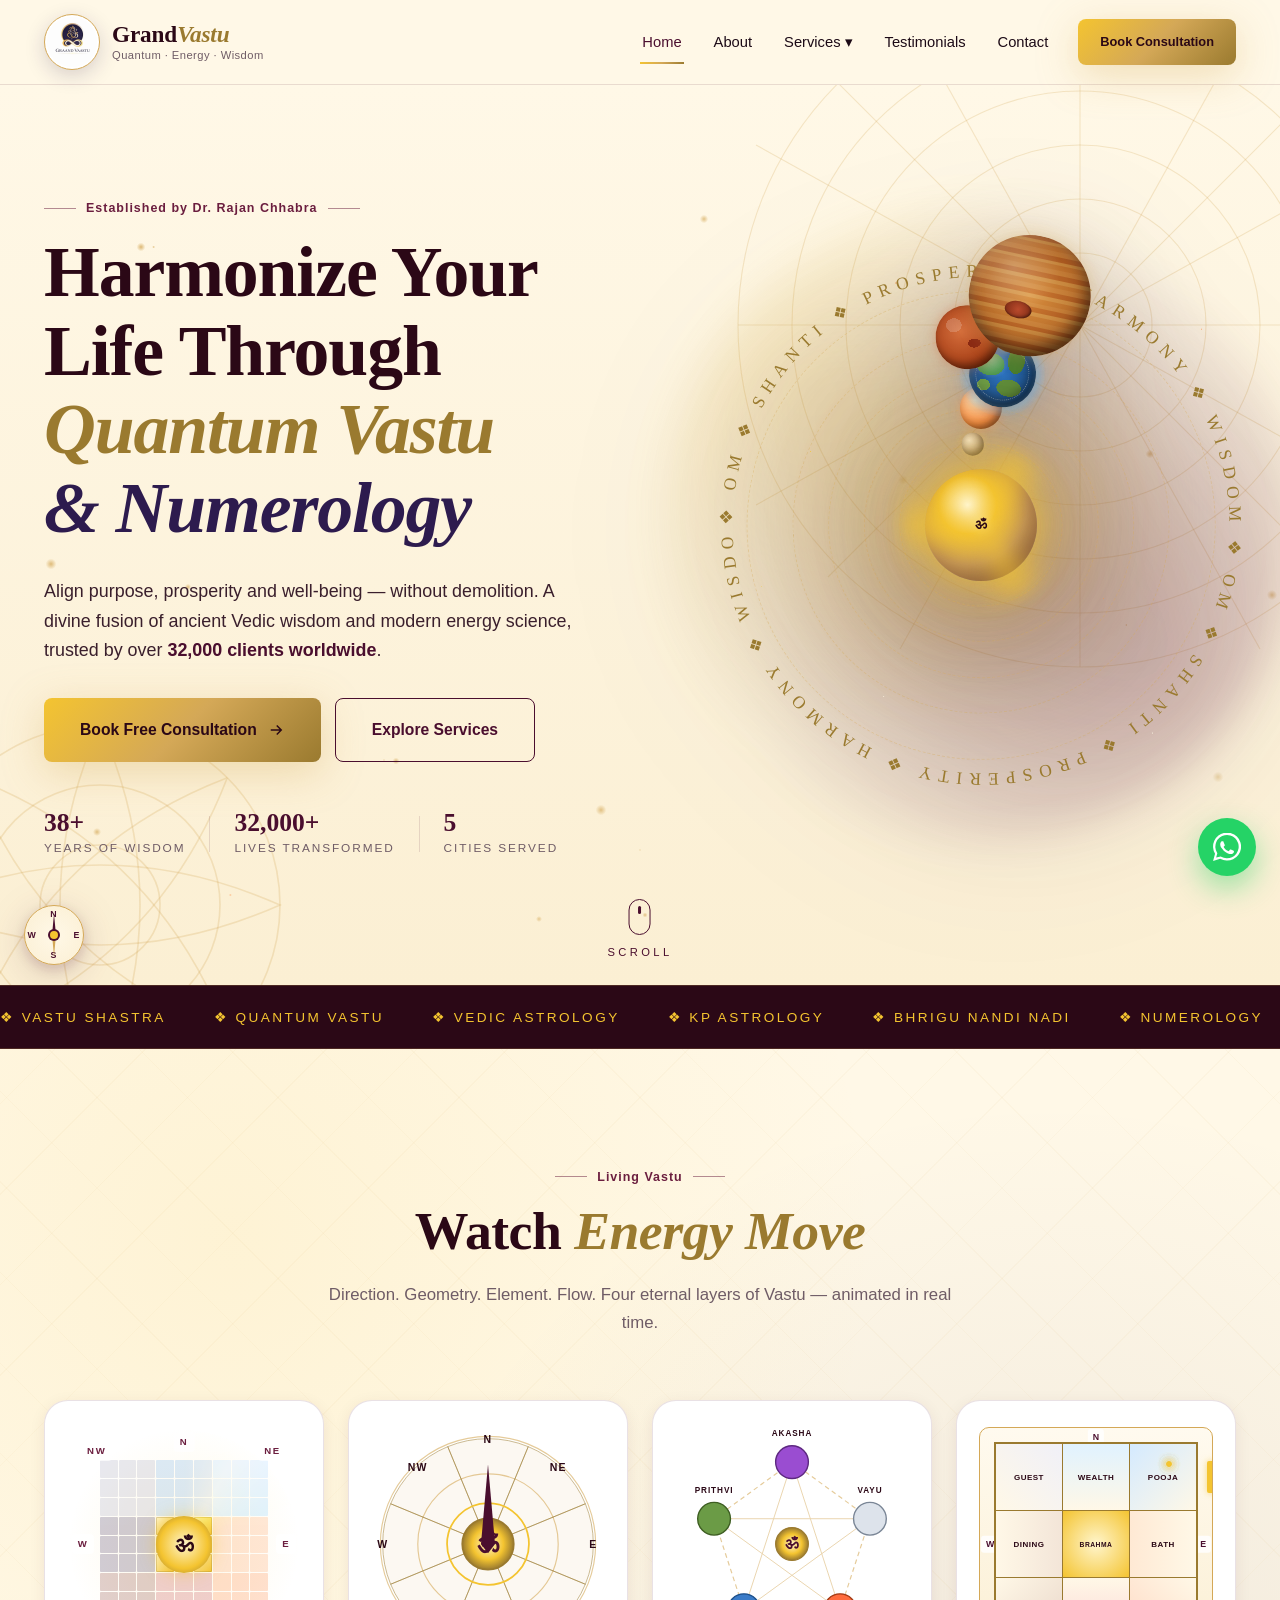
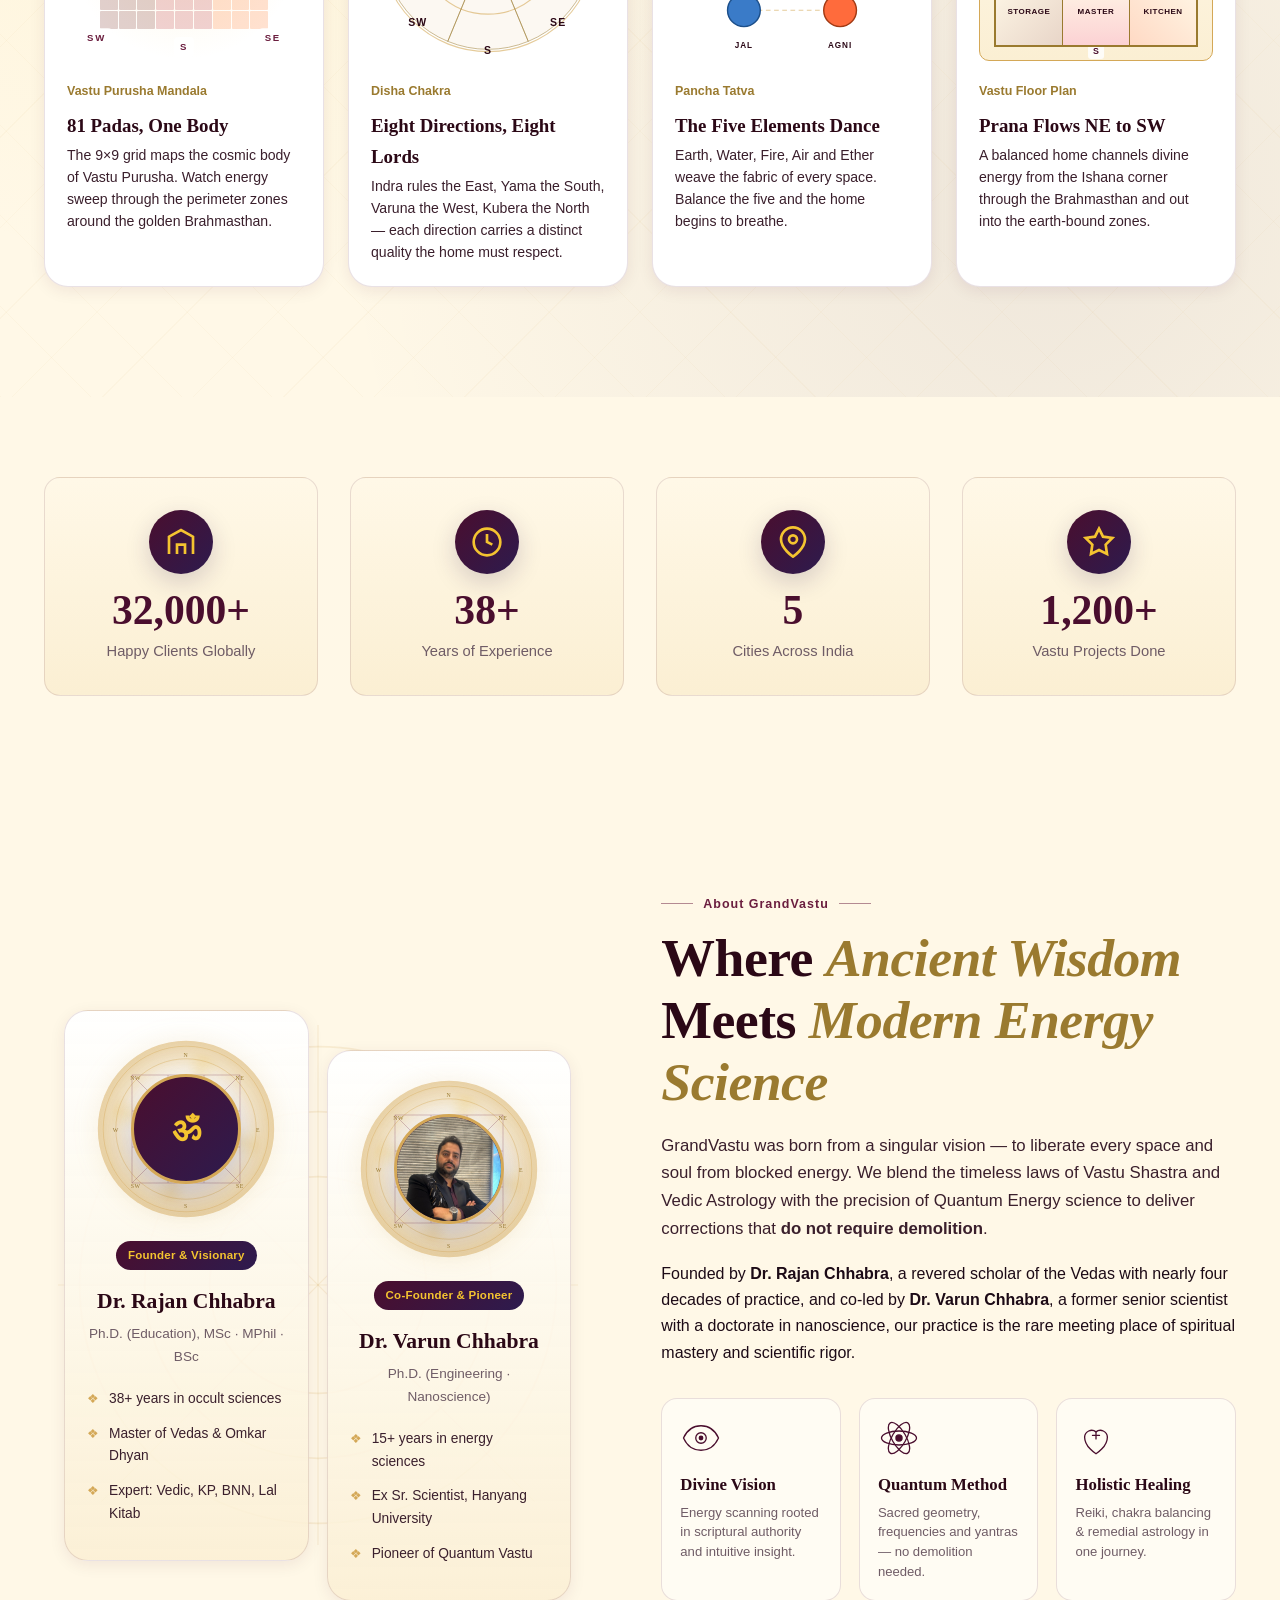
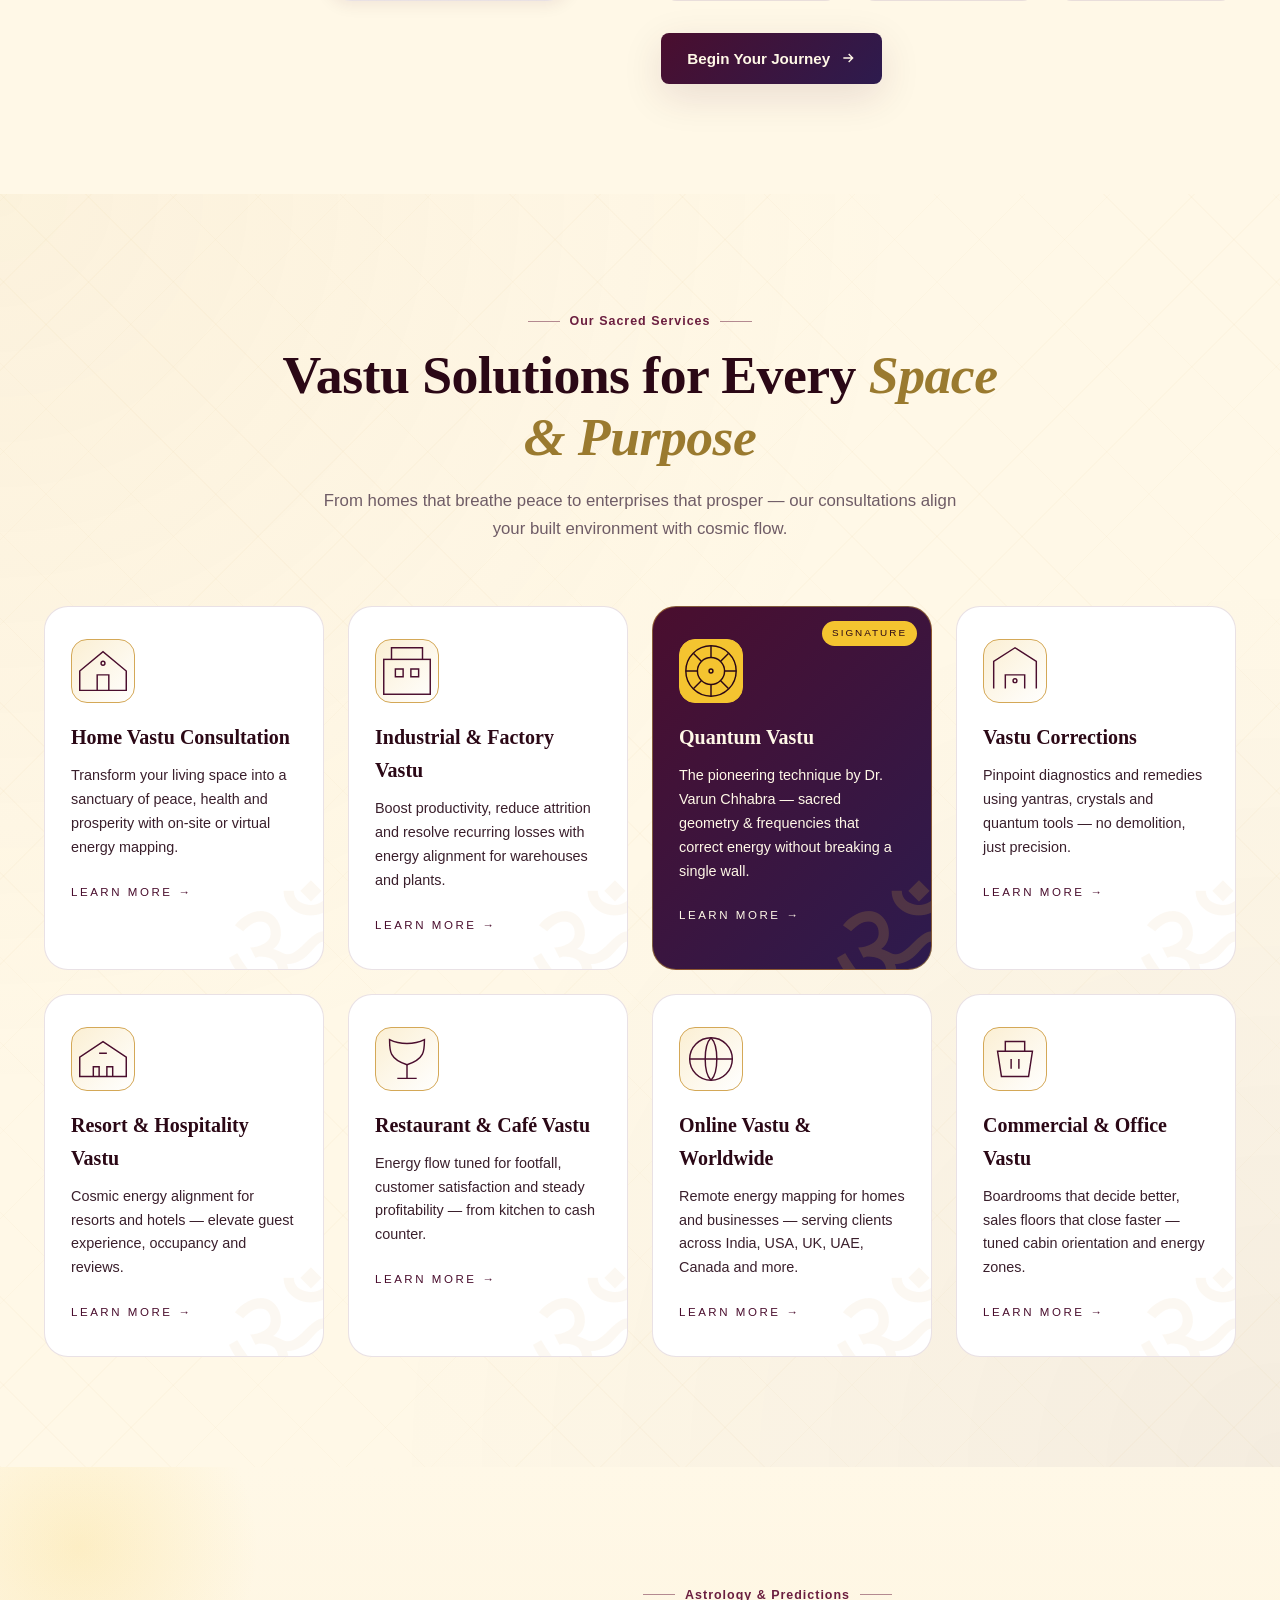
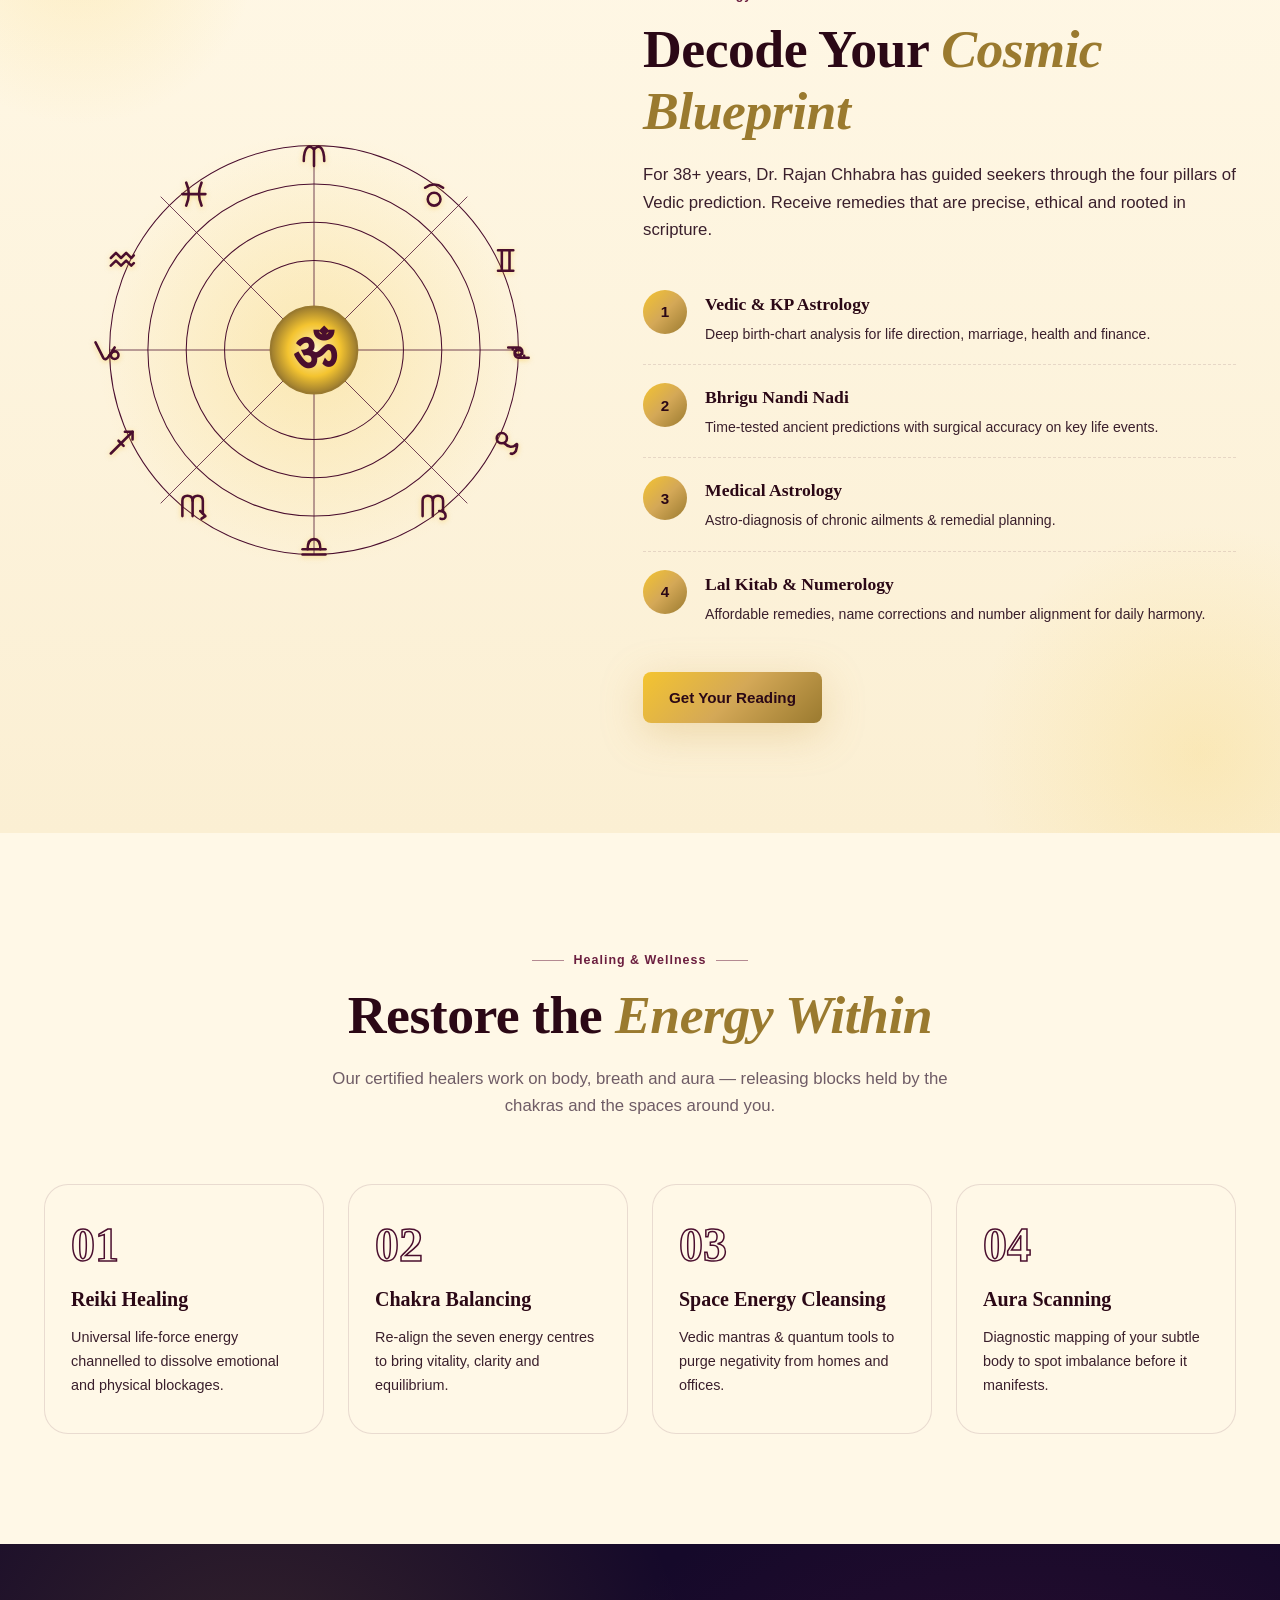
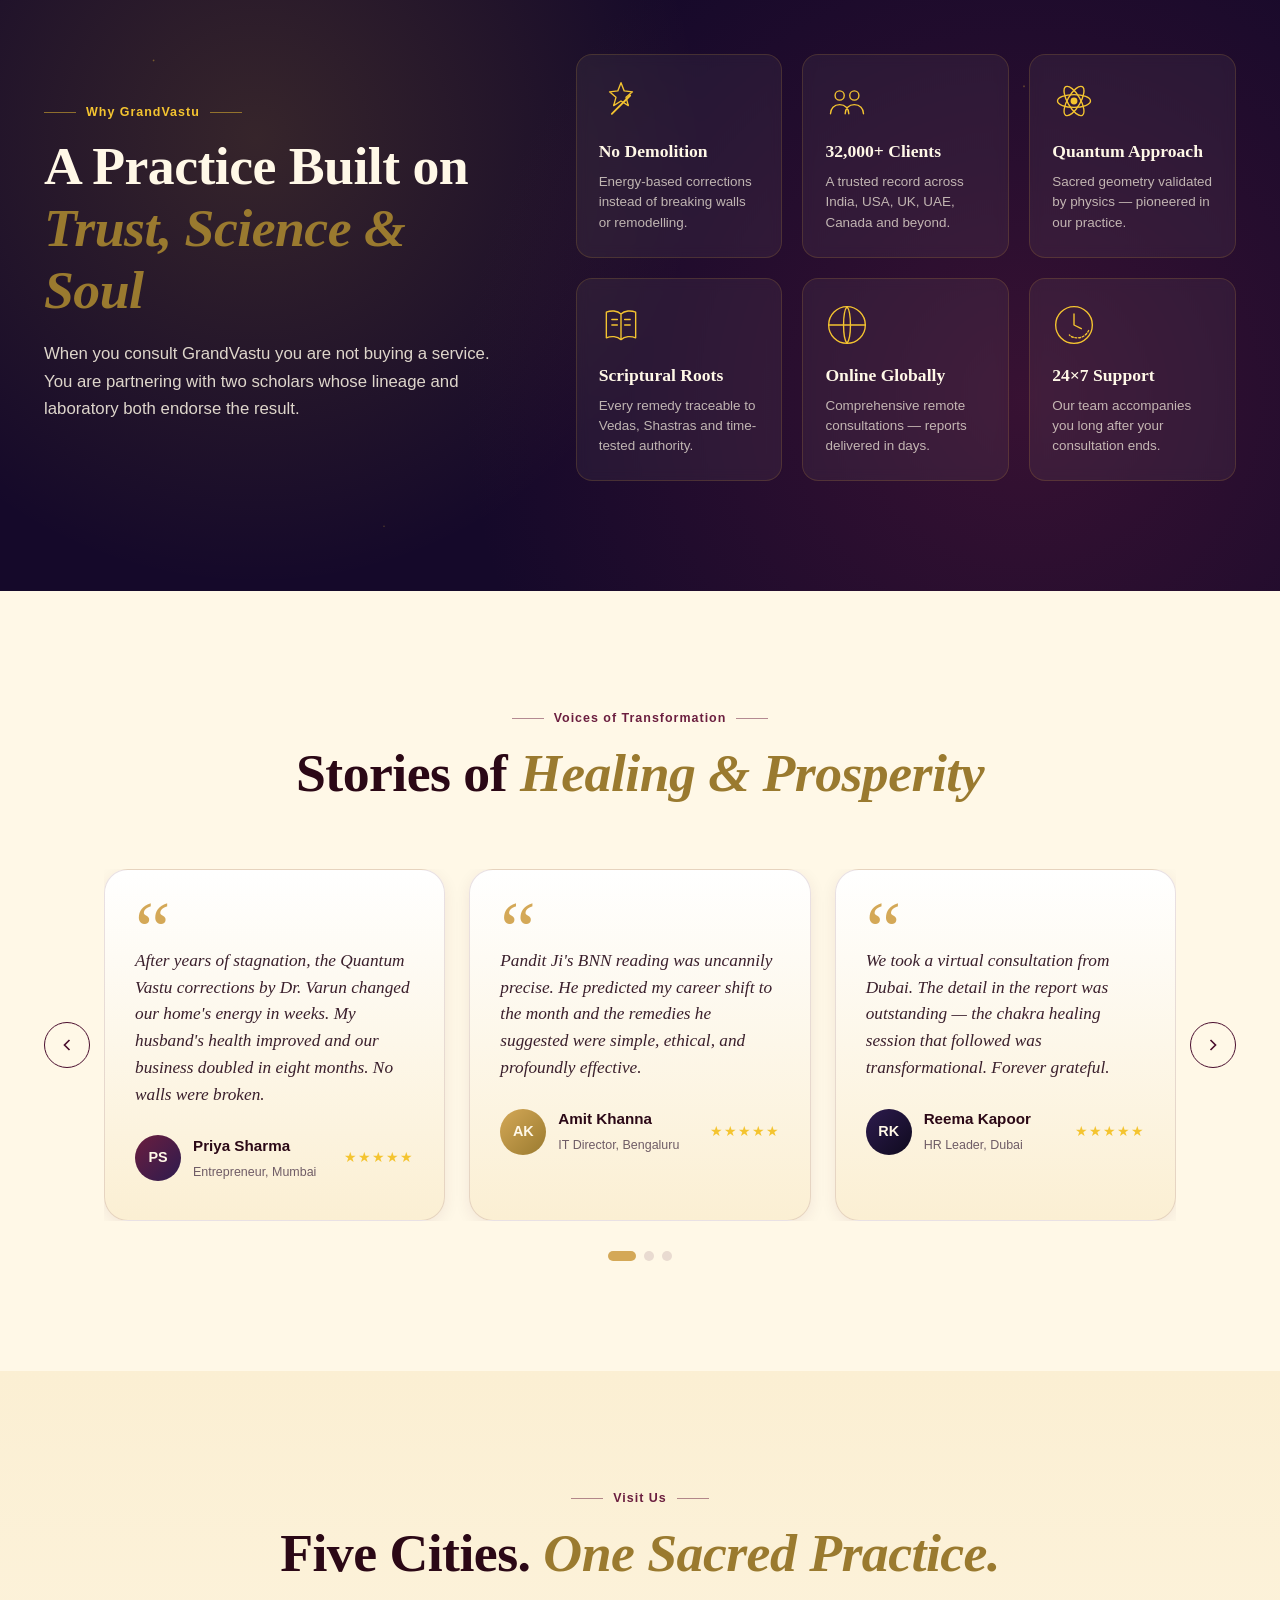
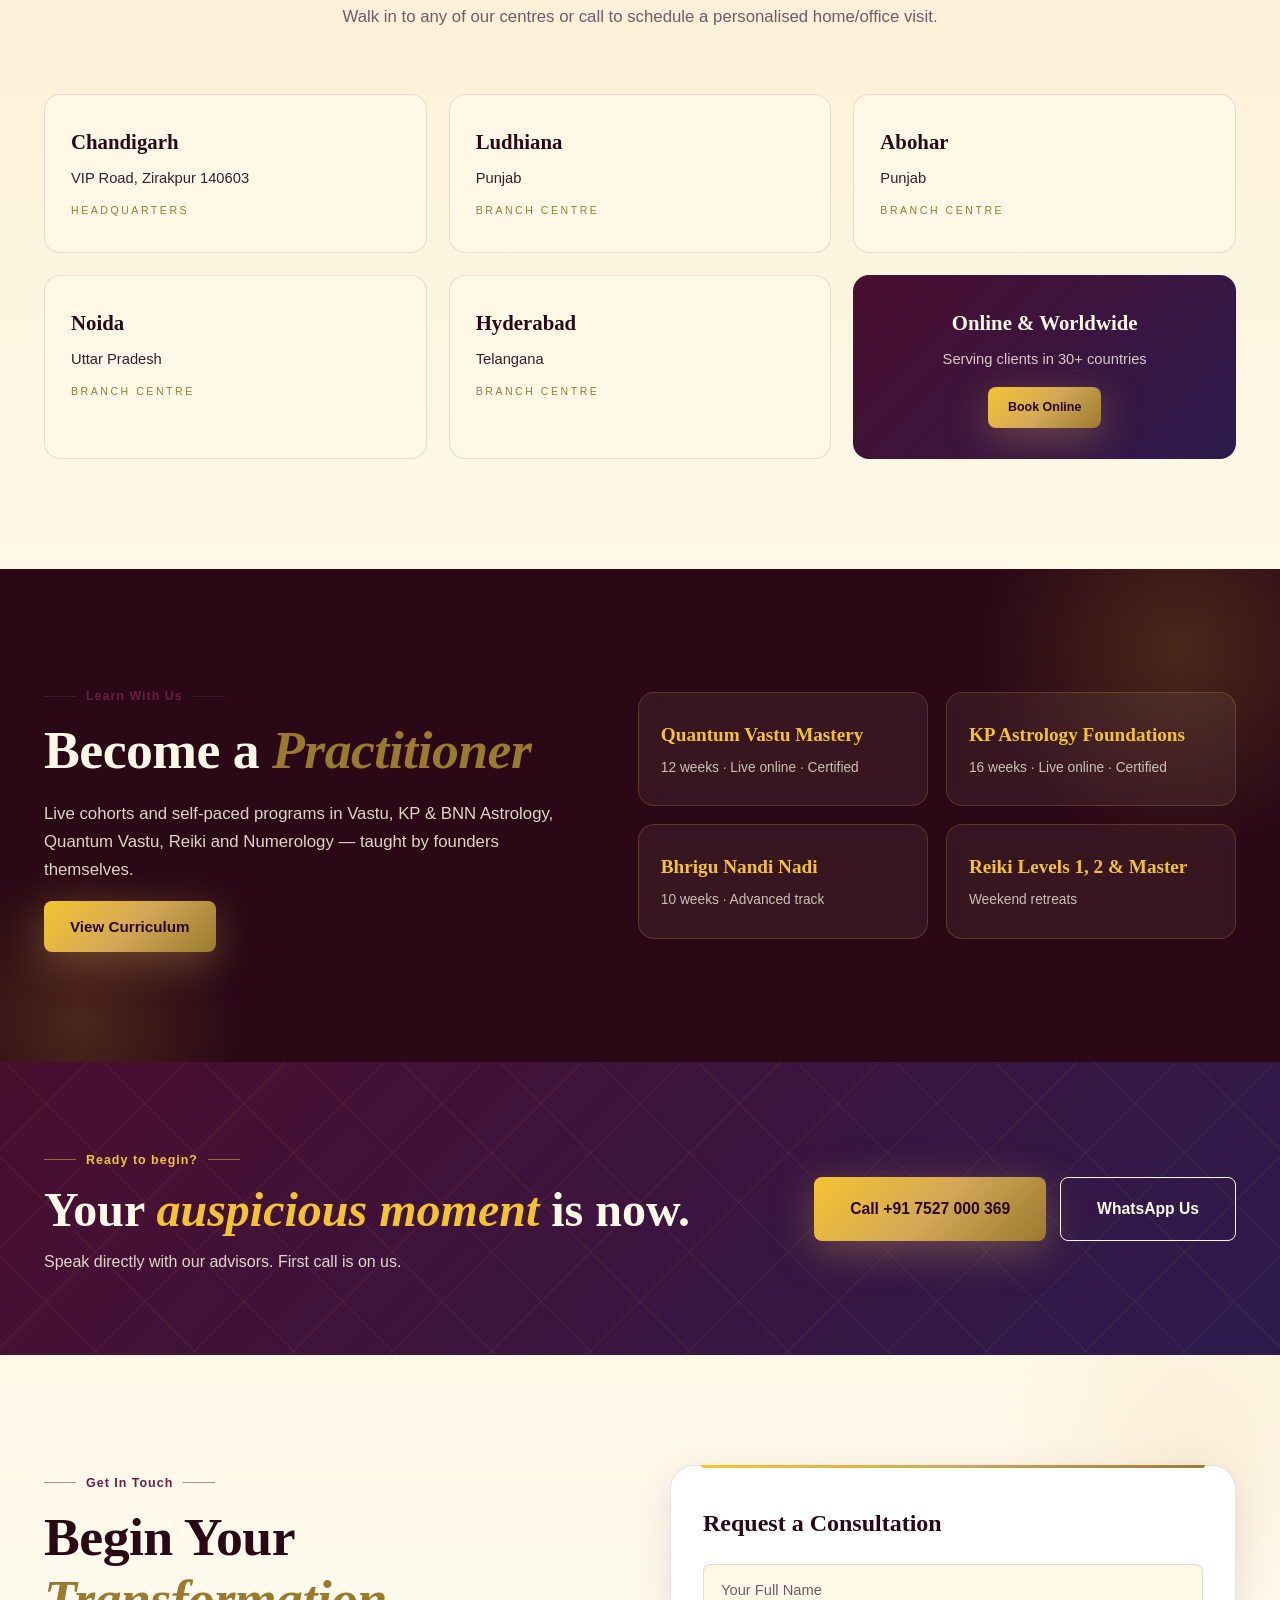
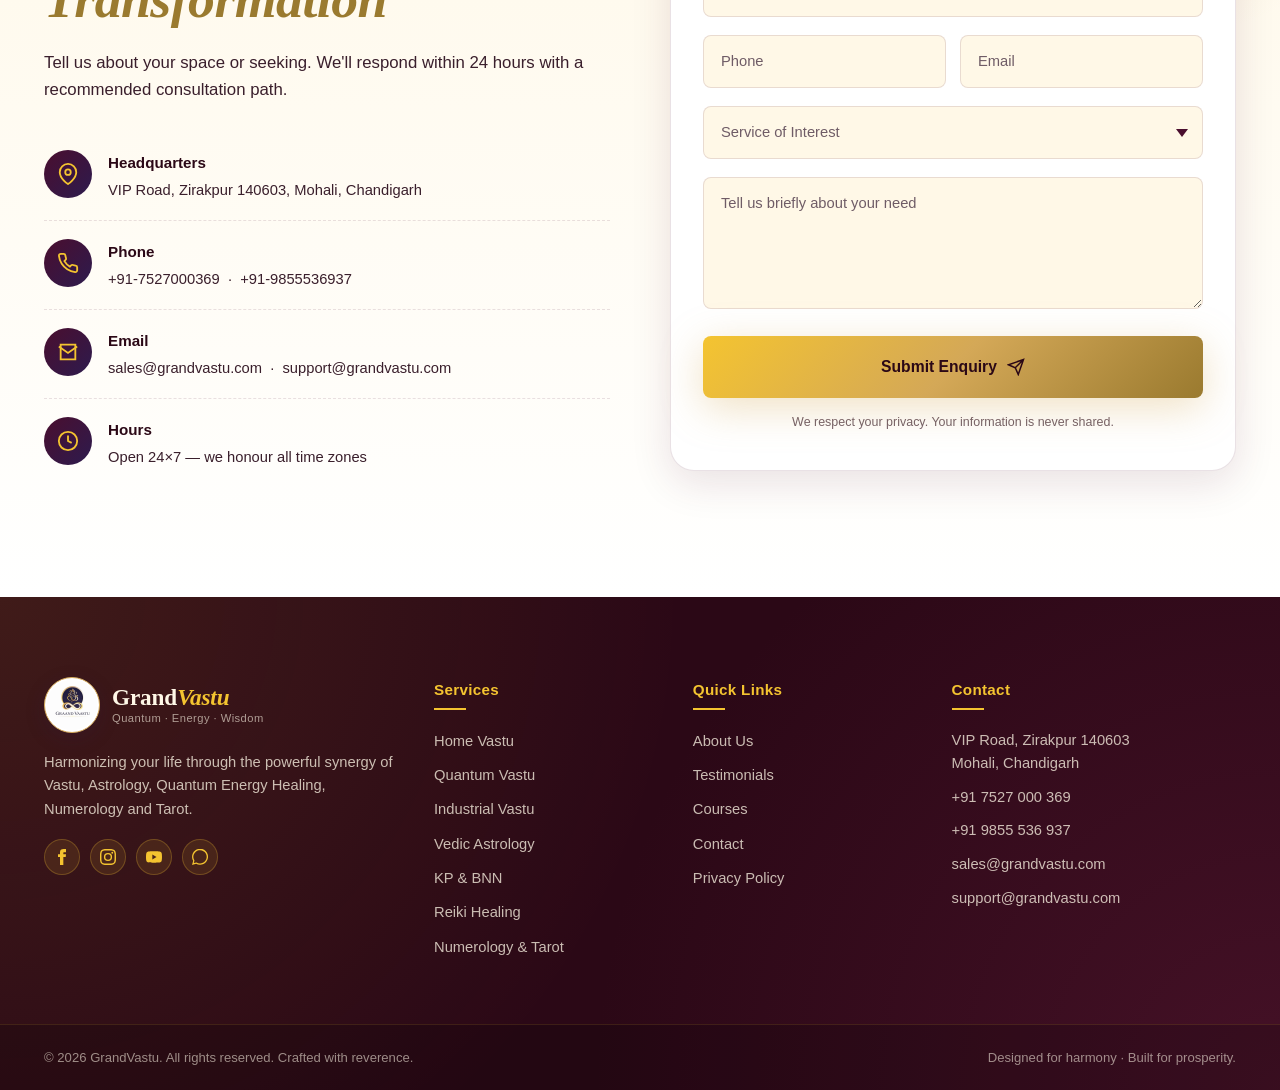
==== commit d8abefa9: "commit" ====
--- a/index.html
+++ b/index.html
@@ -11,33 +11,16 @@
 
   <link rel="stylesheet" href="assets/css/styles.css" />
 
-  <link rel="icon" type="image/svg+xml" href="data:image/svg+xml,%3Csvg xmlns='http://www.w3.org/2000/svg' viewBox='0 0 100 100'%3E%3Ccircle cx='50' cy='50' r='45' fill='%234A0E2E'/%3E%3Ctext x='50' y='68' font-size='60' text-anchor='middle' fill='%23D4A857' font-family='serif'%3E%E0%A5%90%3C/text%3E%3C/svg%3E" />
+  <link rel="icon" type="image/jpeg" href="assets/images/logo-md.jpg" />
+  <link rel="apple-touch-icon" href="assets/images/logo-md.jpg" />
+  <link rel="shortcut icon" href="assets/images/logo-md.jpg" />
 </head>
 <body>
 
   <!-- ============ PRELOADER ============ -->
   <div class="preloader" id="preloader" aria-hidden="true">
     <div class="preloader__inner">
-      <svg class="preloader__mandala" viewBox="0 0 200 200" xmlns="http://www.w3.org/2000/svg" aria-hidden="true">
-        <g fill="none" stroke="currentColor" stroke-width="1.2">
-          <circle cx="100" cy="100" r="90" />
-          <circle cx="100" cy="100" r="70" />
-          <circle cx="100" cy="100" r="50" />
-          <circle cx="100" cy="100" r="30" />
-          <g class="preloader__petals">
-            <path d="M100 10 L110 50 L100 90 L90 50 Z" />
-            <path d="M100 10 L110 50 L100 90 L90 50 Z" transform="rotate(45 100 100)" />
-            <path d="M100 10 L110 50 L100 90 L90 50 Z" transform="rotate(90 100 100)" />
-            <path d="M100 10 L110 50 L100 90 L90 50 Z" transform="rotate(135 100 100)" />
-            <path d="M100 10 L110 50 L100 90 L90 50 Z" transform="rotate(180 100 100)" />
-            <path d="M100 10 L110 50 L100 90 L90 50 Z" transform="rotate(225 100 100)" />
-            <path d="M100 10 L110 50 L100 90 L90 50 Z" transform="rotate(270 100 100)" />
-            <path d="M100 10 L110 50 L100 90 L90 50 Z" transform="rotate(315 100 100)" />
-          </g>
-        </g>
-        <text x="100" y="120" text-anchor="middle" fill="currentColor" font-size="60" class="om-text">&#x950;</text>
-      </svg>
-      <p class="preloader__text">GrandVastu</p>
+      <img src="assets/images/logo-md.jpg" alt="GrandVastu" class="preloader__logo" />
     </div>
   </div>
 
--- a/assets/css/styles.css
+++ b/assets/css/styles.css
@@ -206,15 +206,22 @@
 }
 .preloader.is-hidden { opacity: 0; visibility: hidden; }
 .preloader__inner { text-align: center; color: var(--gold-400); }
-.preloader__mandala { width: 140px; height: 140px; animation: spinSlow 8s linear infinite; }
-.preloader__petals { animation: spinReverse 6s linear infinite; transform-origin: 100px 100px; }
-.preloader__text {
-  font-family: var(--font-serif);
-  font-size: 1.2rem;
-  letter-spacing: 0.06em;
-  margin-top: 18px;
-  color: var(--gold-400);
-  animation: pulse 2s ease-in-out infinite;
+.preloader__logo {
+  width: 130px;
+  height: 130px;
+  border-radius: 50%;
+  object-fit: cover;
+  background: #fff;
+  padding: 4px;
+  border: 1.5px solid var(--gold-500);
+  box-shadow: 0 0 30px rgba(244,196,48,.35), 0 12px 30px rgba(0,0,0,.3);
+  display: block;
+  margin: 0 auto;
+  animation: preloaderLogo 2.4s ease-in-out infinite;
+}
+@keyframes preloaderLogo {
+  0%, 100% { transform: scale(1);    box-shadow: 0 0 24px rgba(244,196,48,.35), 0 12px 30px rgba(0,0,0,.3); }
+  50%      { transform: scale(1.05); box-shadow: 0 0 44px rgba(244,196,48,.6),  0 12px 30px rgba(0,0,0,.3); }
 }
 @keyframes spinSlow { to { transform: rotate(360deg); } }
 @keyframes spinReverse { to { transform: rotate(-360deg); } }
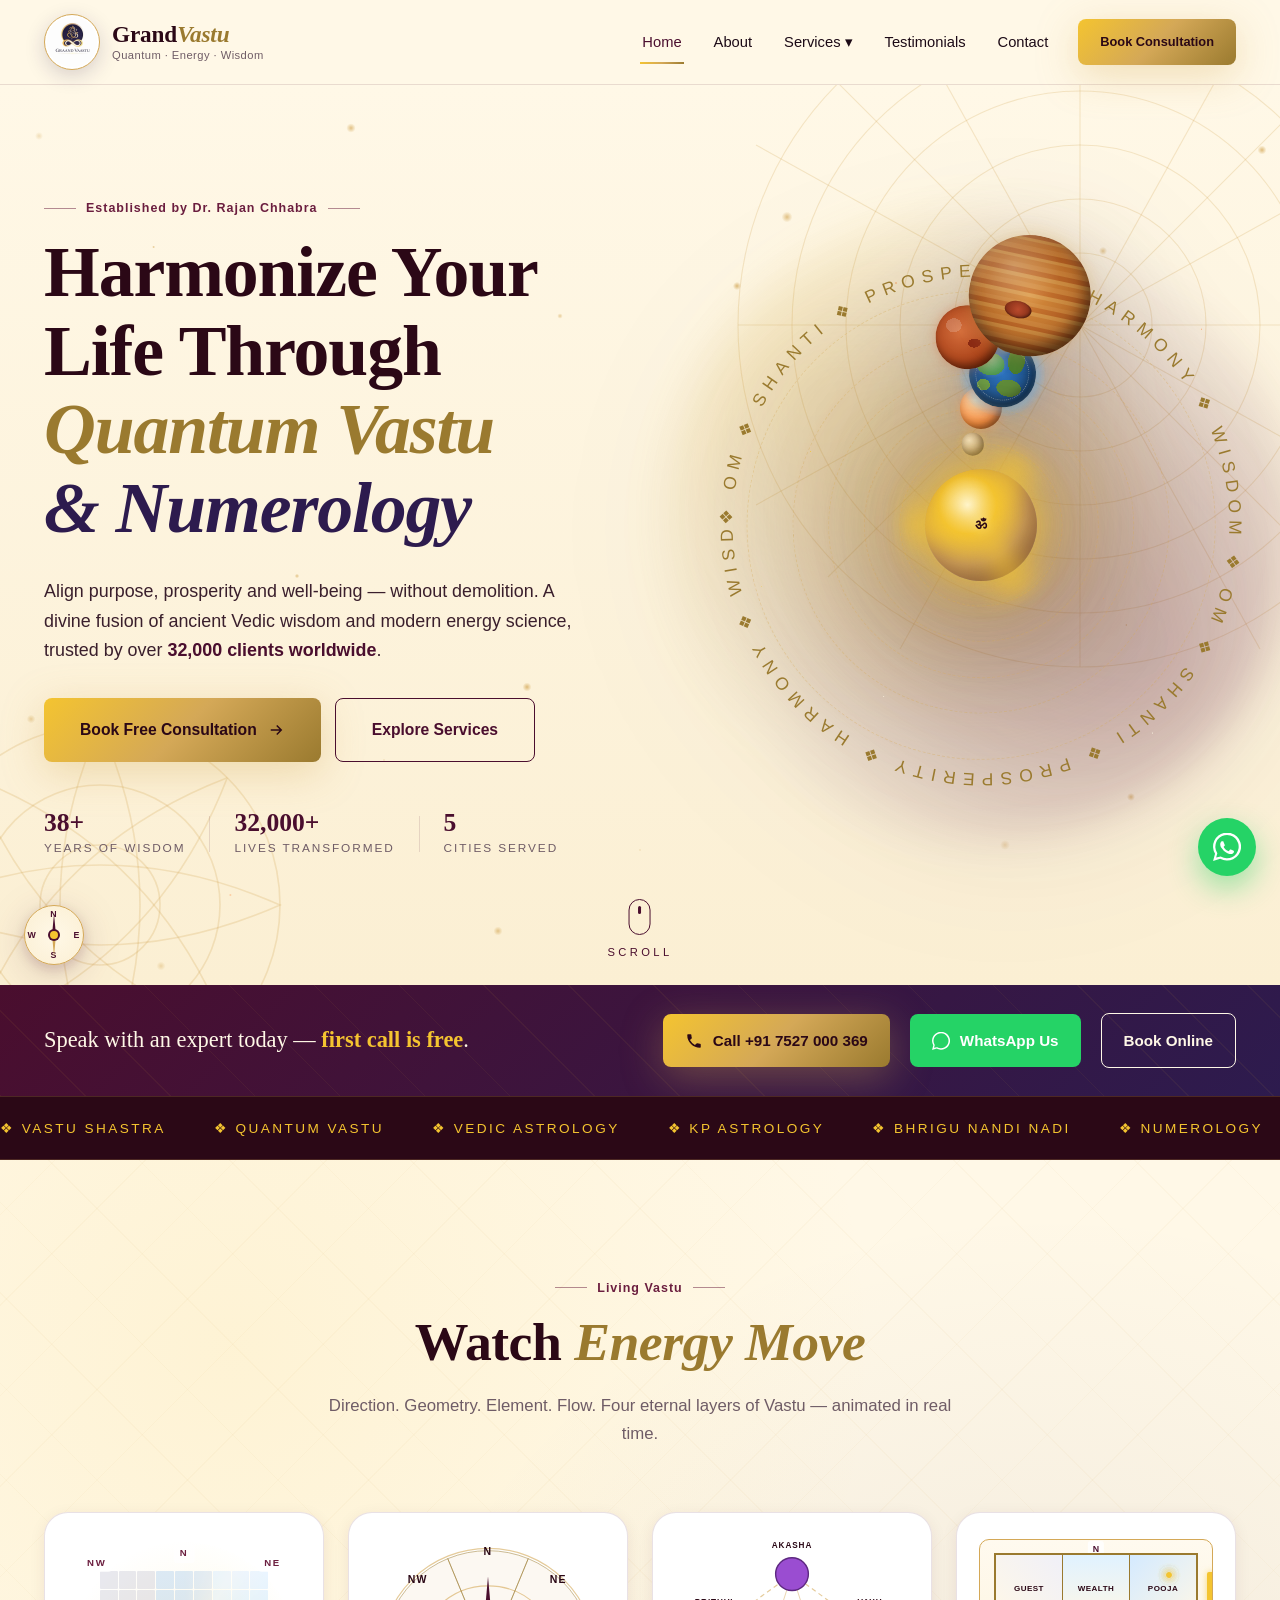
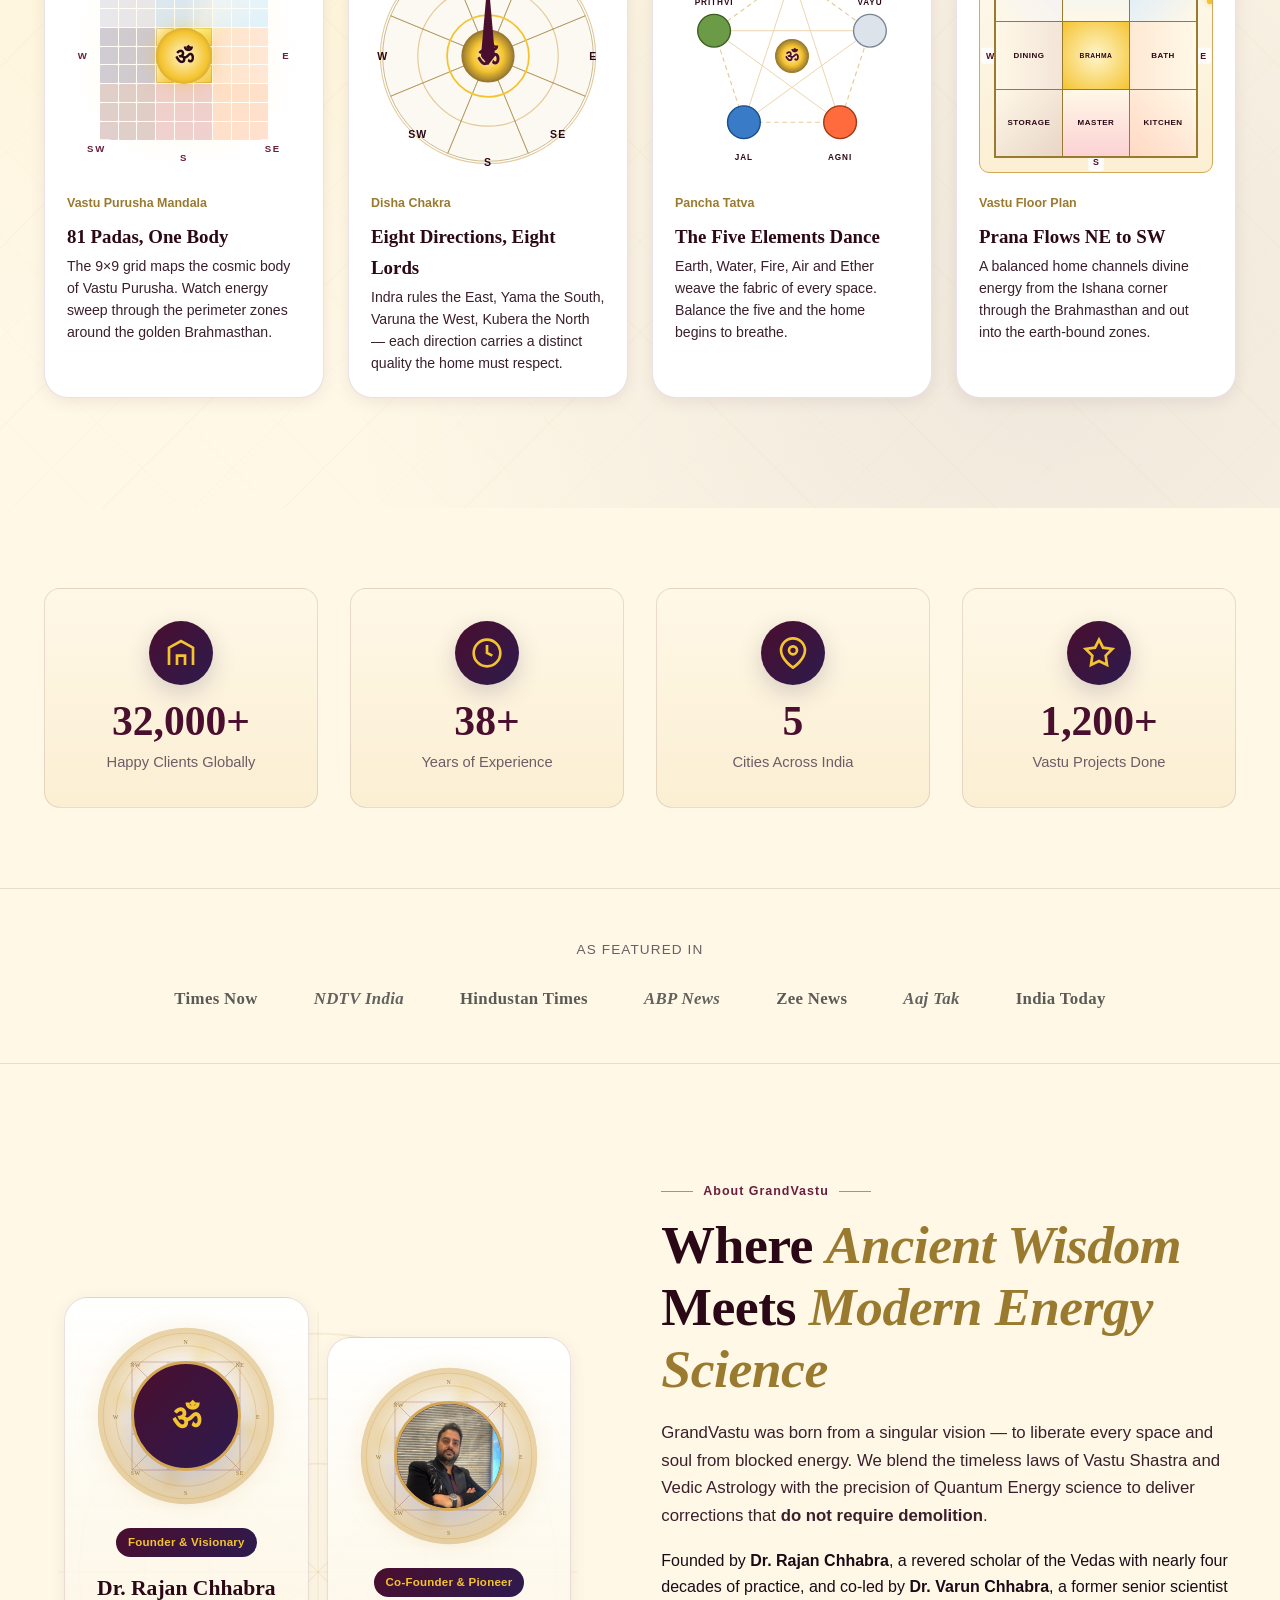
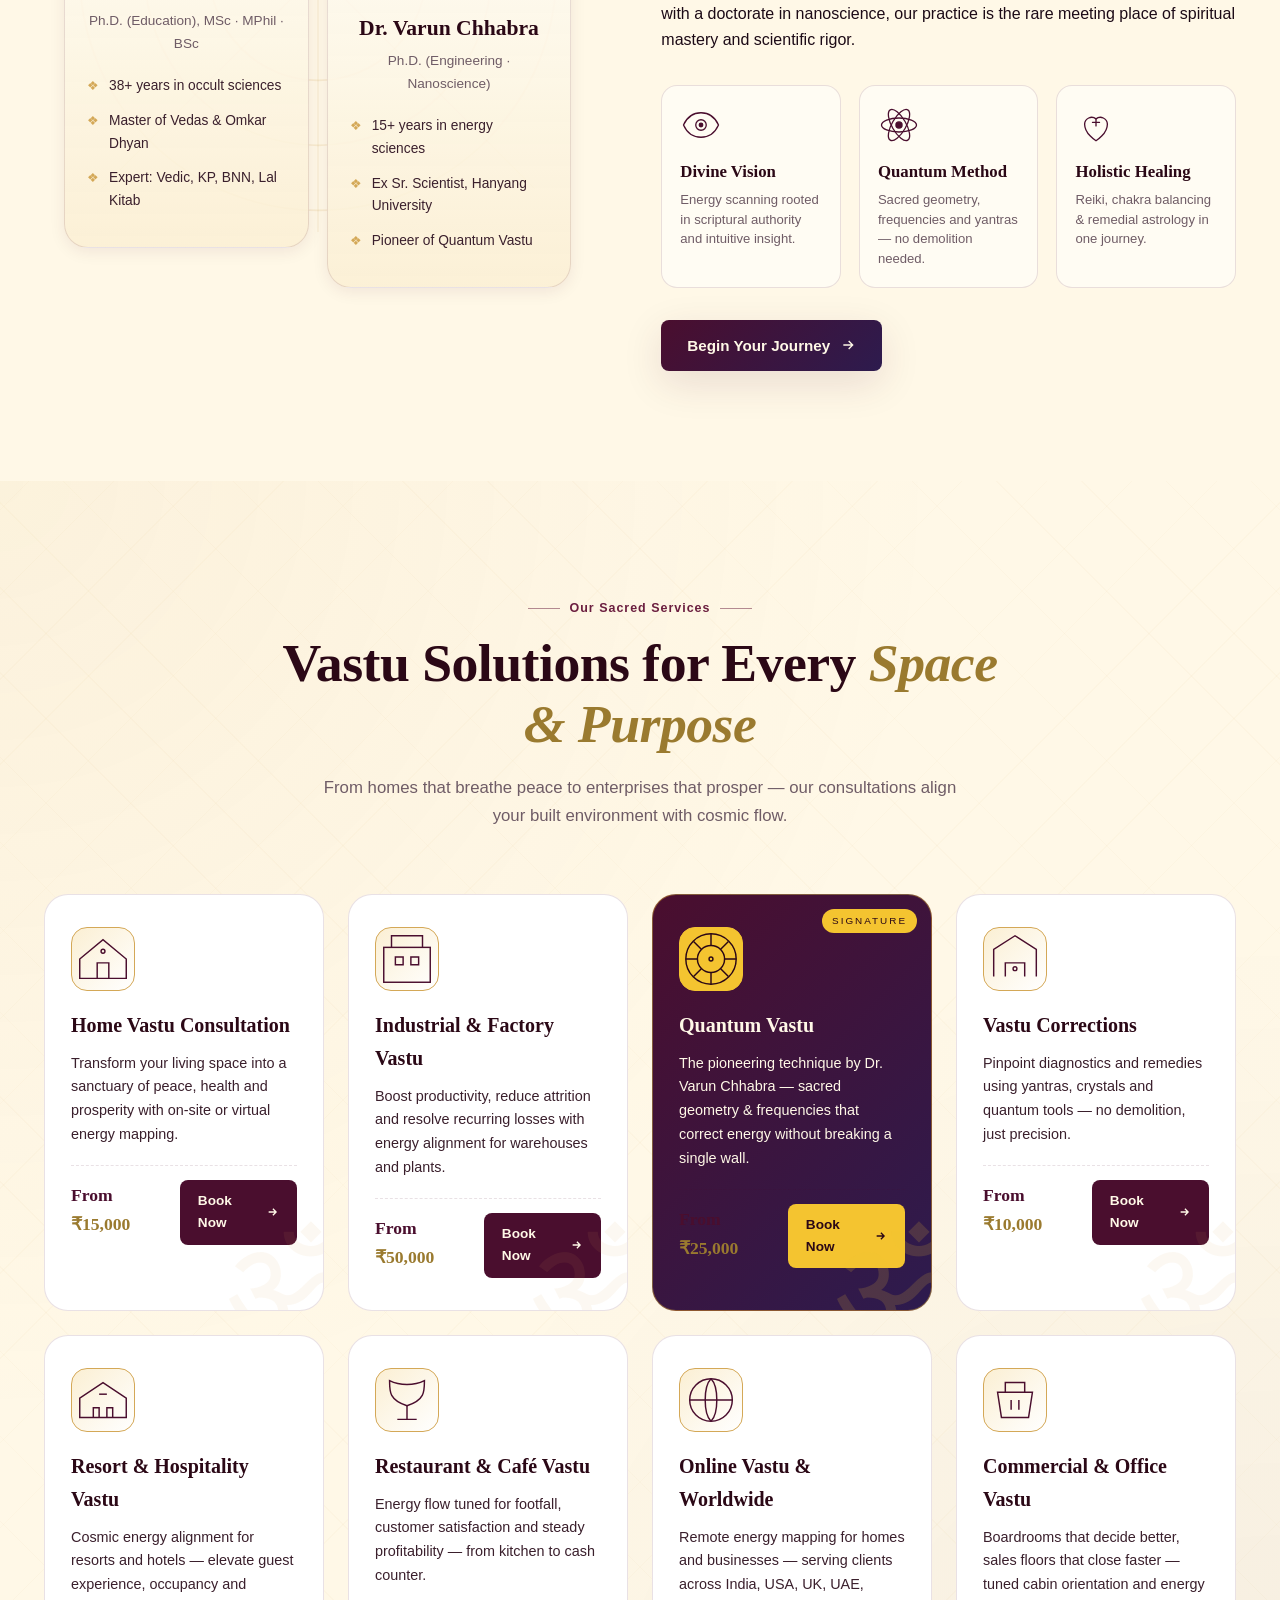
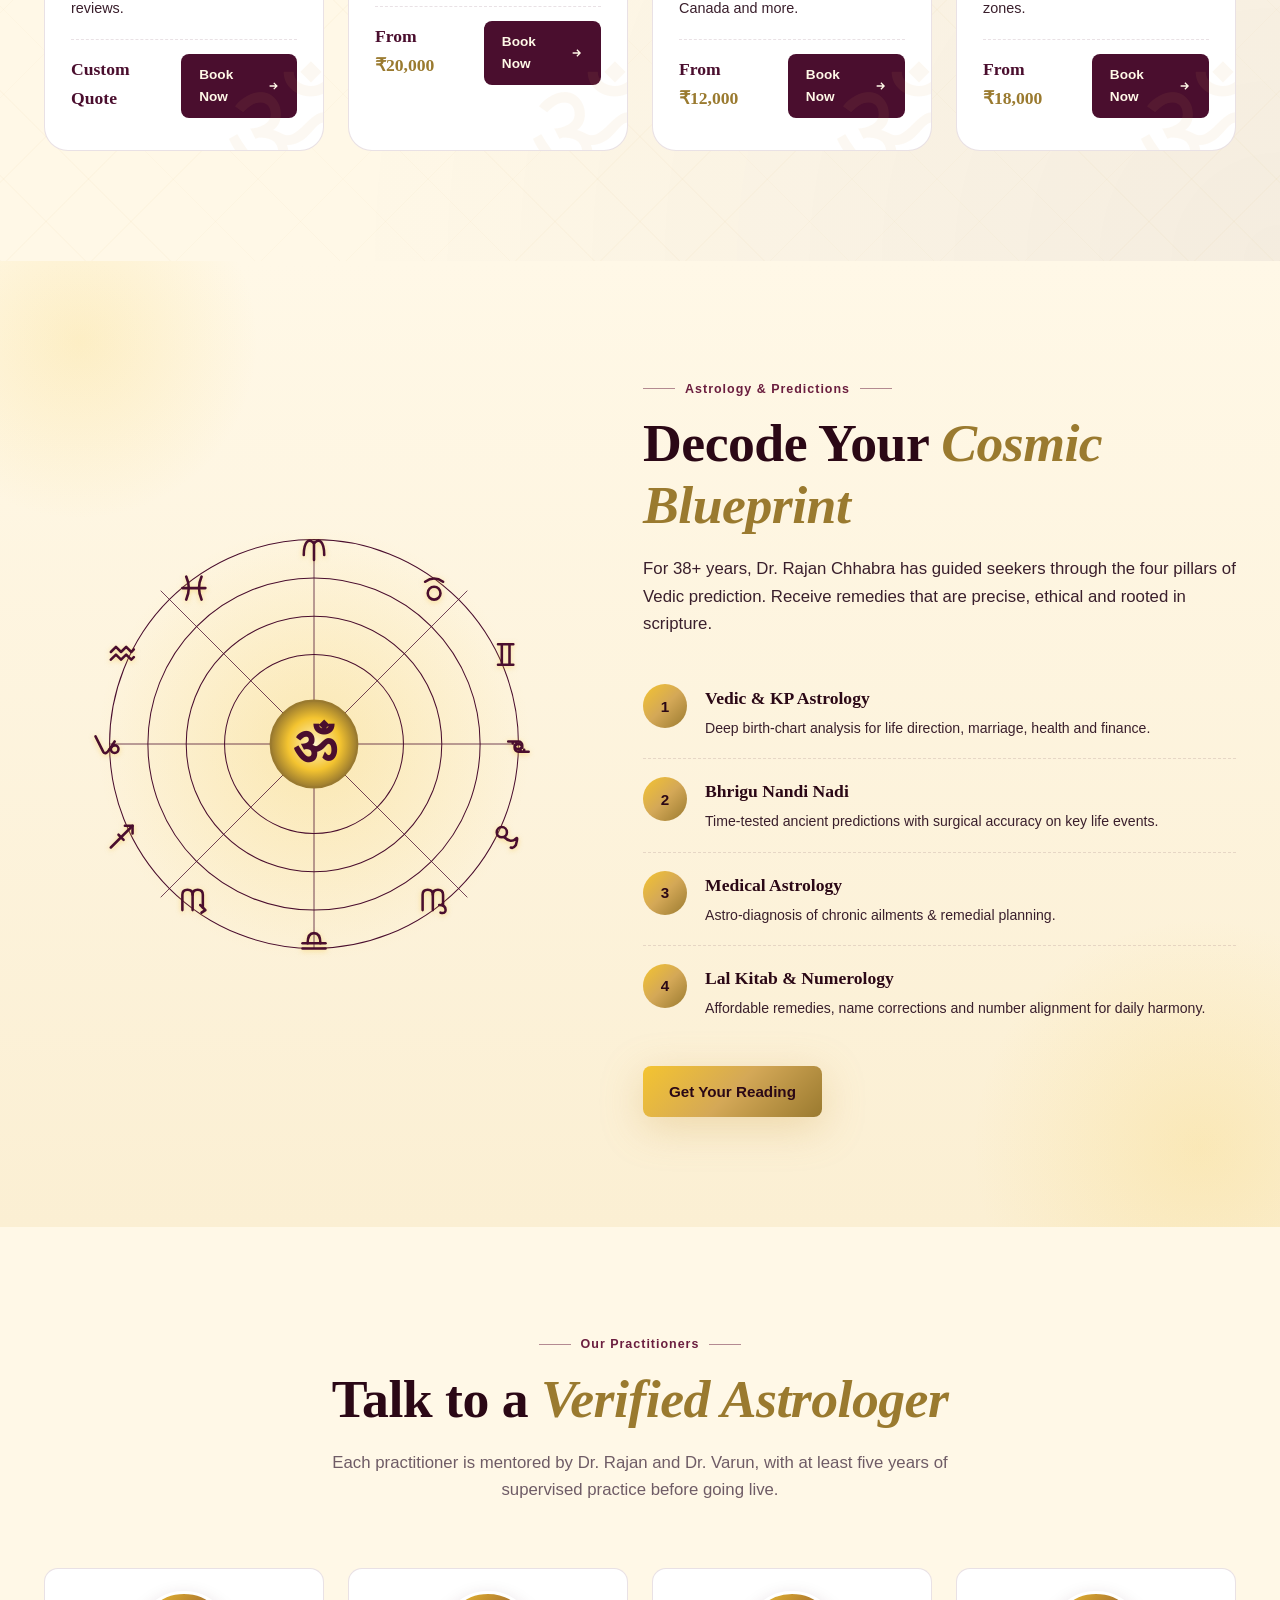
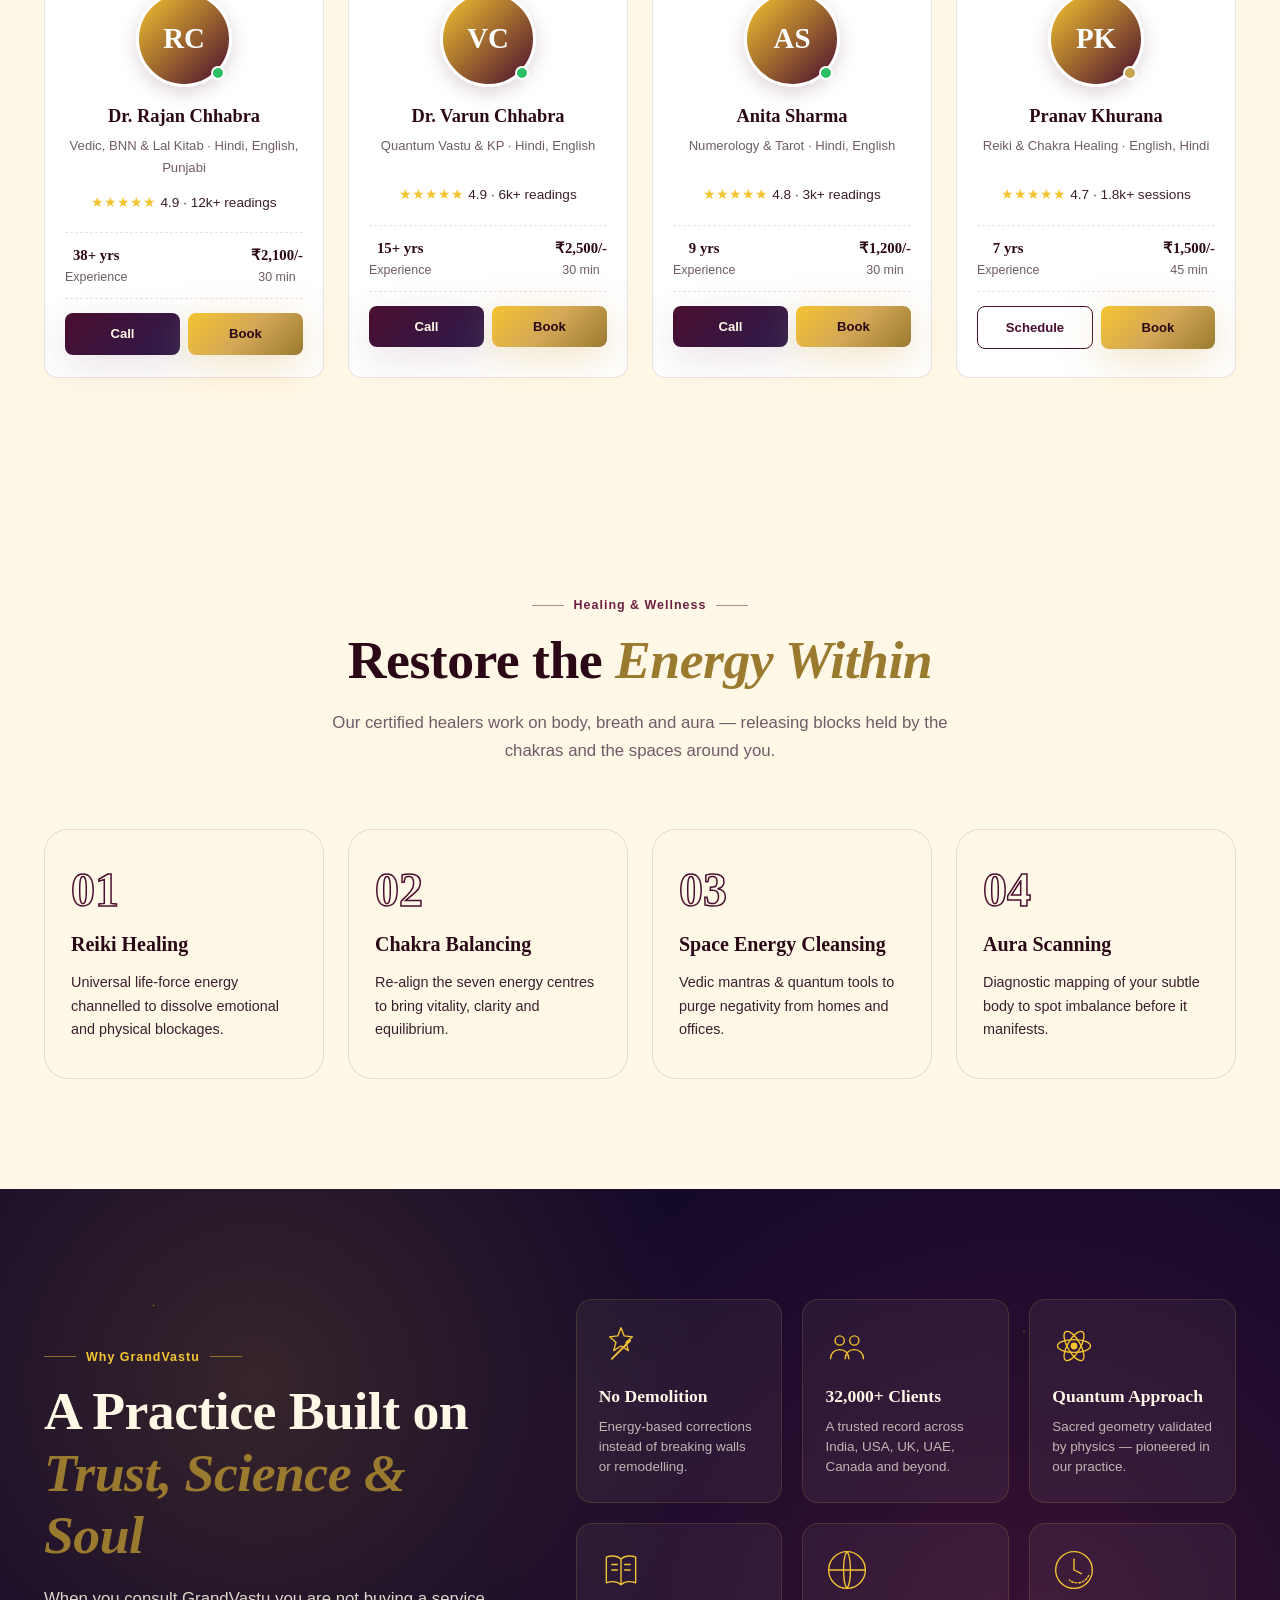
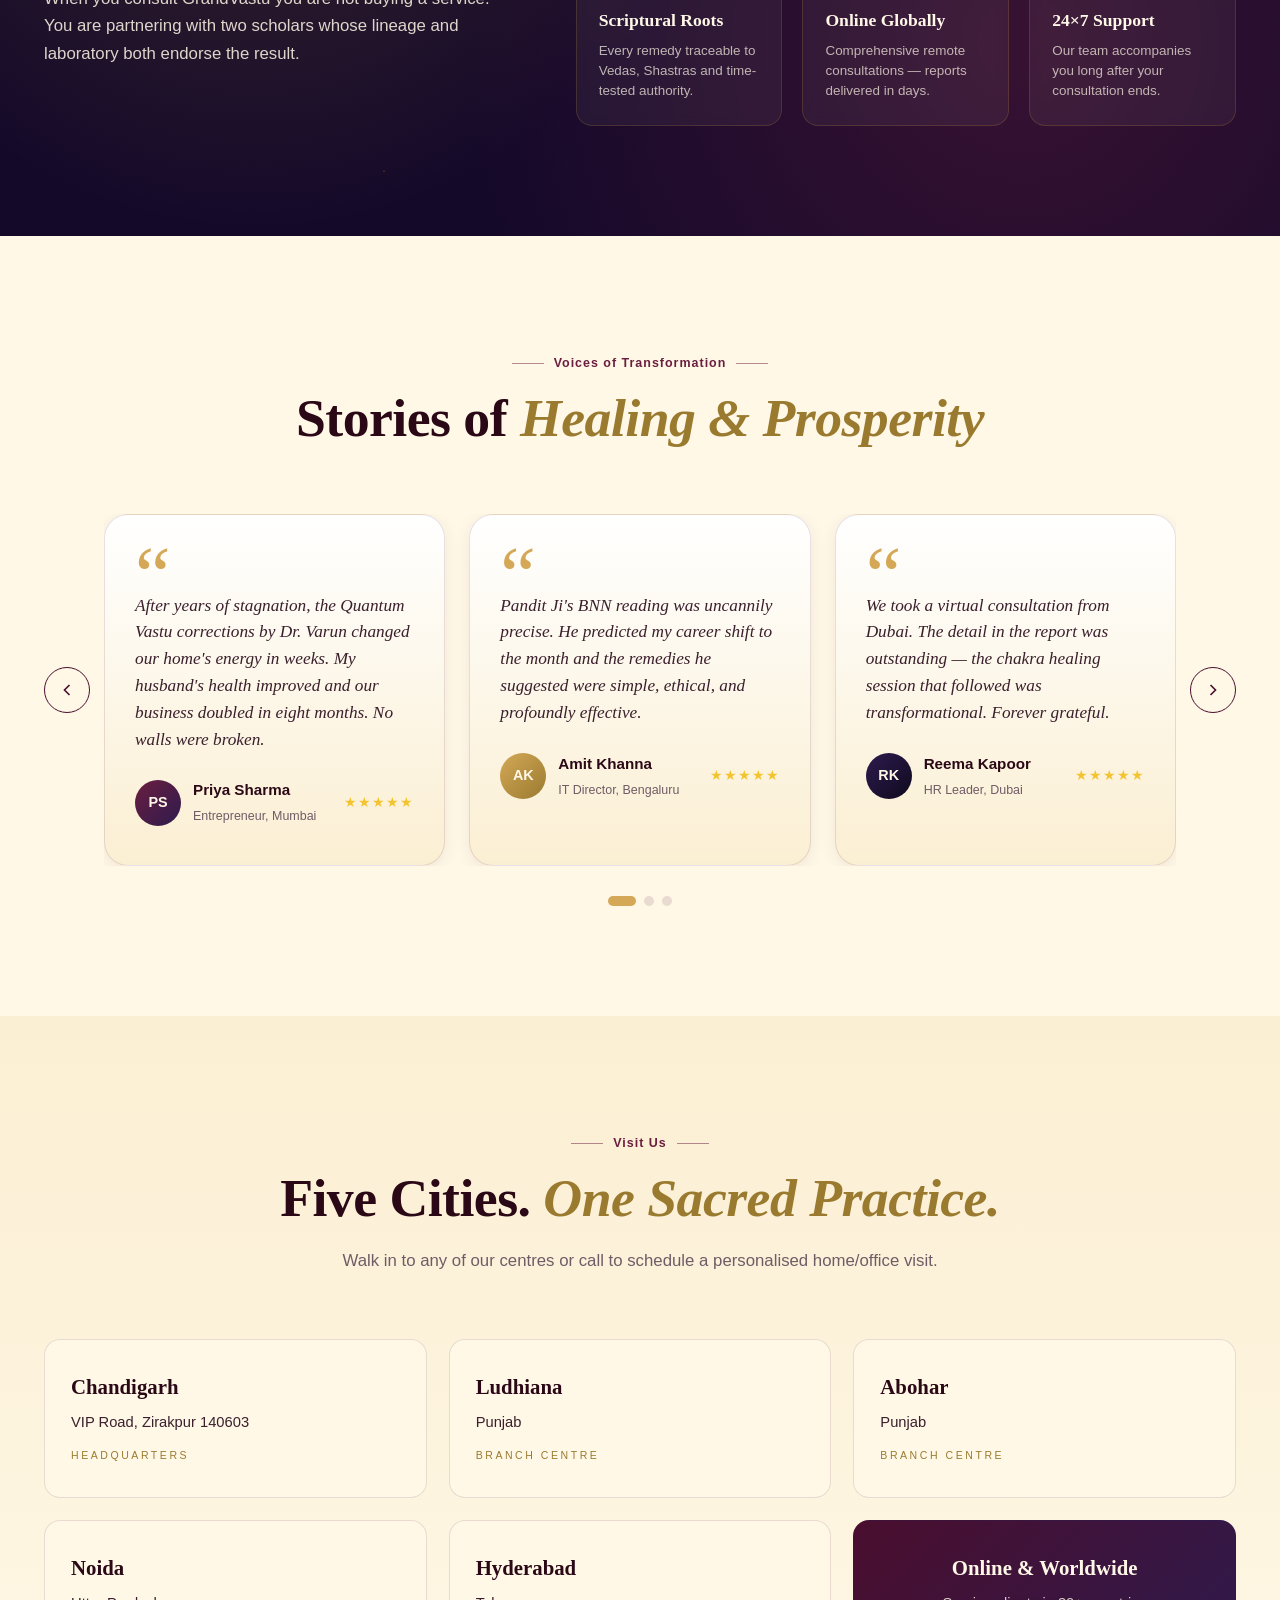
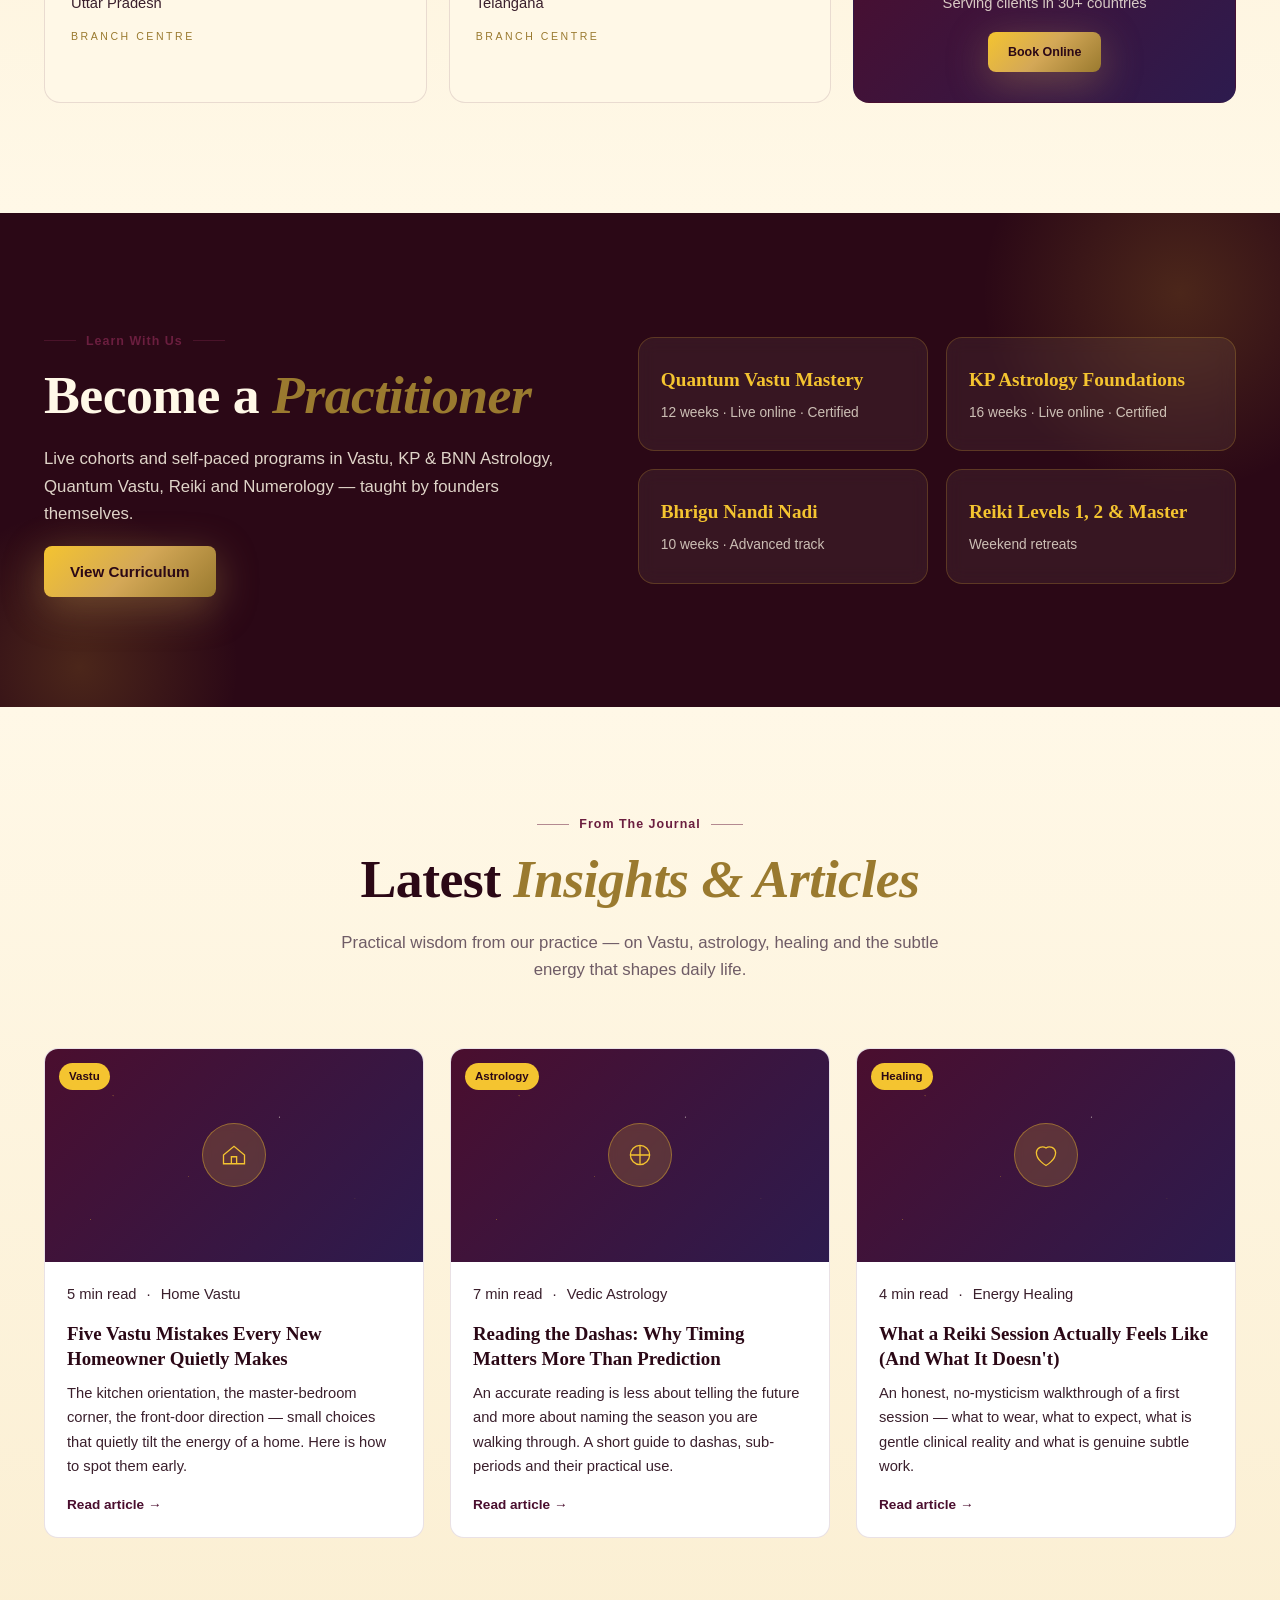
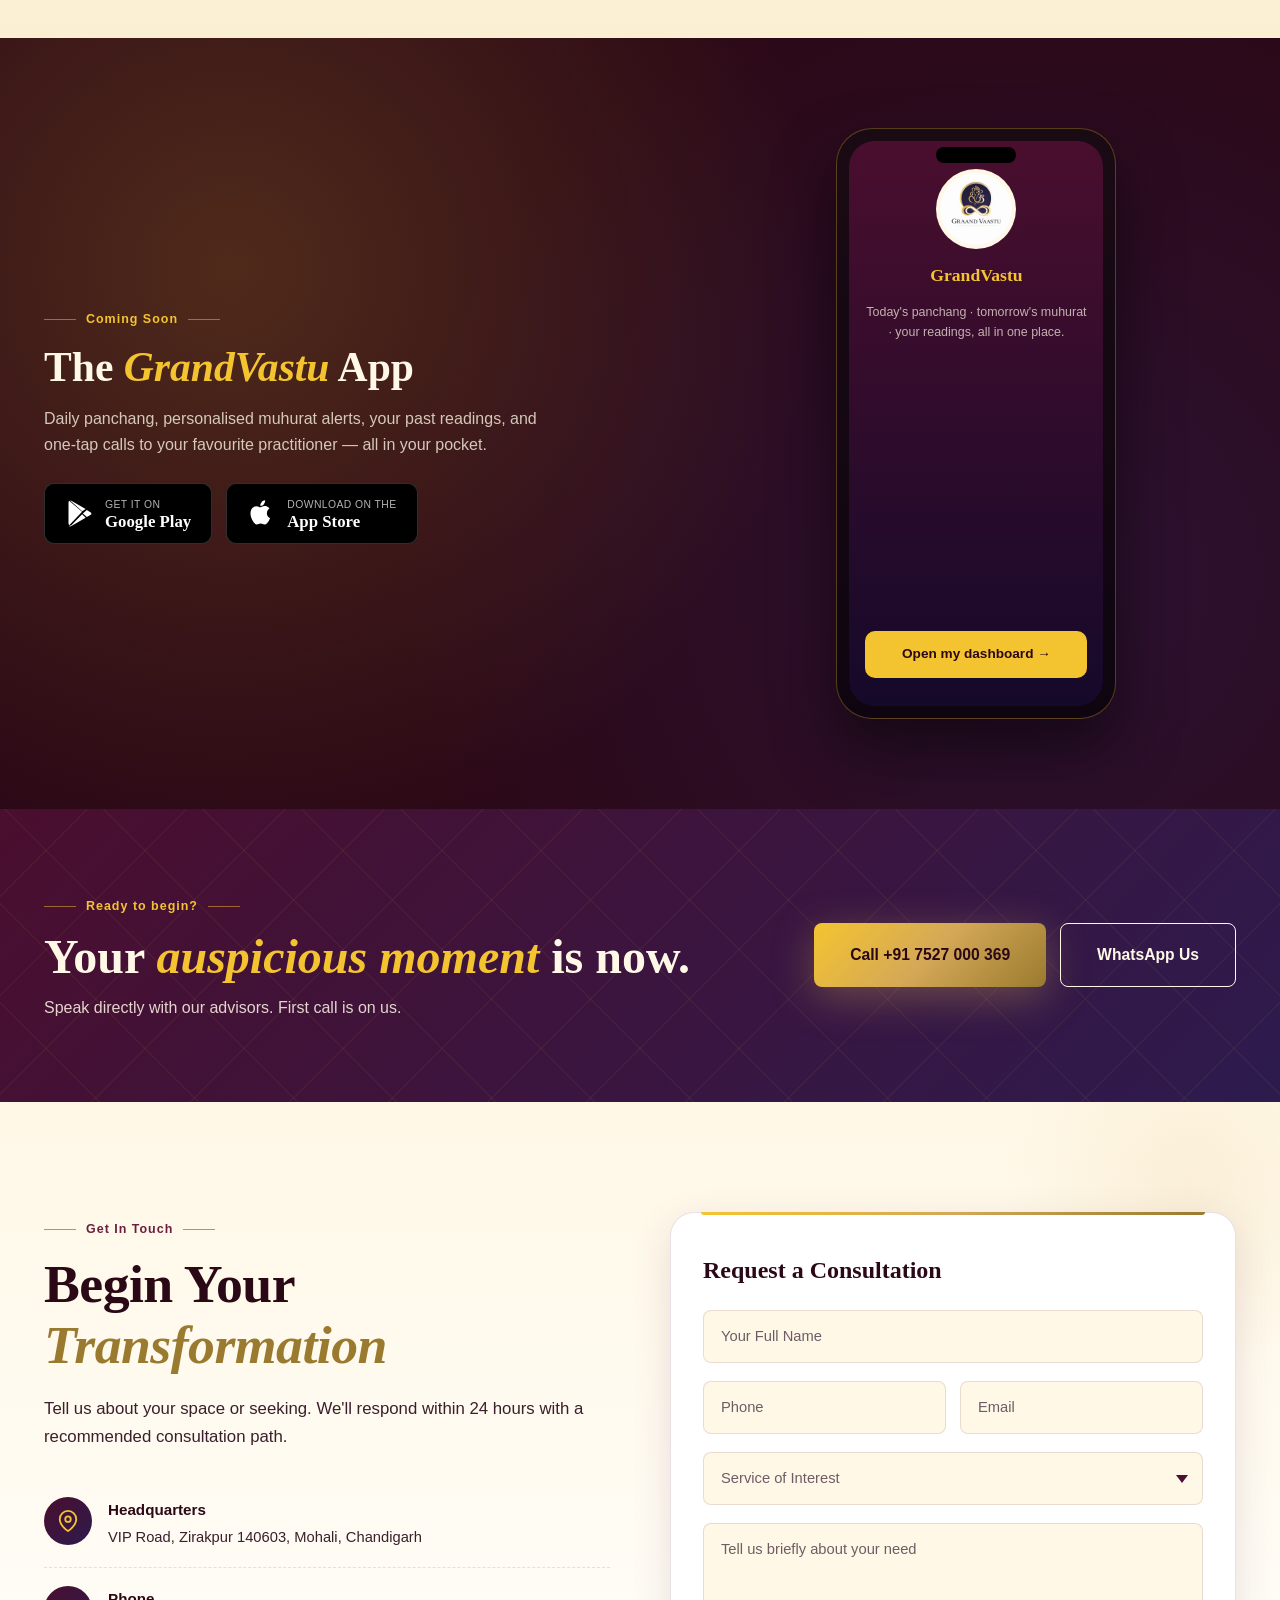
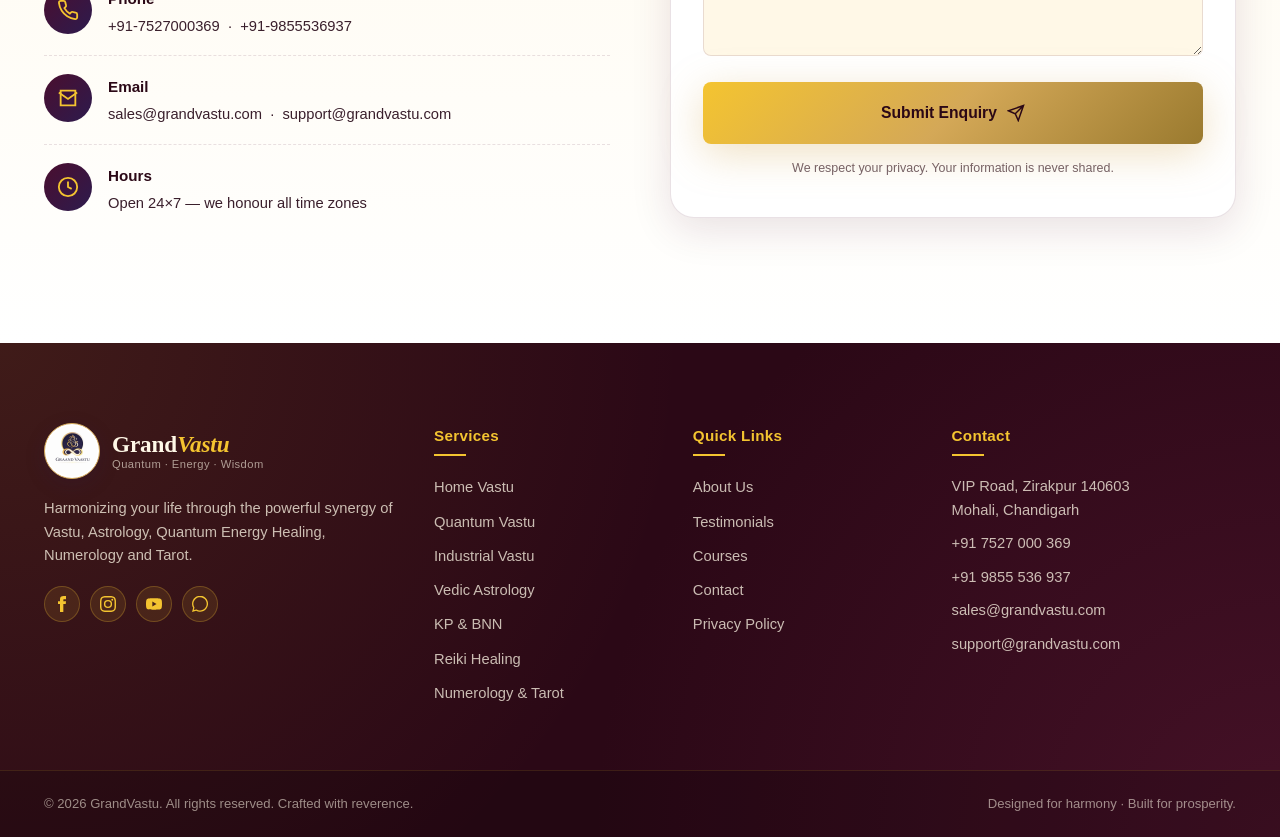
==== commit fa0491bf: "commit" ====
--- a/index.html
+++ b/index.html
@@ -147,25 +147,20 @@
 
       <div class="hero__visual">
         <div class="hero__halo"></div>
-        <!-- ============ COSMOS / SOLAR SYSTEM ============ -->
         <div class="cosmos" aria-hidden="true">
           <div class="cosmos__field"></div>
           <div class="cosmos__stars"></div>
           <div class="cosmos__comet"></div>
-
-          <!-- Mantra ring around the cosmos -->
           <div class="cosmos__mantra">
             <svg viewBox="0 0 400 400" xmlns="http://www.w3.org/2000/svg">
               <defs>
                 <path id="cosmosMantraPath" d="M 200,200 m -184,0 a 184,184 0 1,1 368,0 a 184,184 0 1,1 -368,0"/>
               </defs>
-              <text font-family="Cinzel, serif" font-size="13" letter-spacing="5" fill="currentColor">
+              <text font-size="13" letter-spacing="5" fill="currentColor">
                 <textPath href="#cosmosMantraPath">&#x2756; OM &#x2756; SHANTI &#x2756; PROSPERITY &#x2756; HARMONY &#x2756; WISDOM &#x2756; OM &#x2756; SHANTI &#x2756; PROSPERITY &#x2756; HARMONY &#x2756; WISDOM &#x2756;</textPath>
               </text>
             </svg>
           </div>
-
-          <!-- Orbits + planets -->
           <div class="cosmos__orbit cosmos__orbit--mercury"><span class="cosmos__planet cosmos__planet--mercury"></span></div>
           <div class="cosmos__orbit cosmos__orbit--venus"><span class="cosmos__planet cosmos__planet--venus"></span></div>
           <div class="cosmos__orbit cosmos__orbit--earth">
@@ -175,8 +170,6 @@
           </div>
           <div class="cosmos__orbit cosmos__orbit--mars"><span class="cosmos__planet cosmos__planet--mars"></span></div>
           <div class="cosmos__orbit cosmos__orbit--jupiter"><span class="cosmos__planet cosmos__planet--jupiter"></span></div>
-
-          <!-- Central Sun (with OM glyph) -->
           <div class="cosmos__sun"></div>
         </div>
       </div>
@@ -198,6 +191,24 @@
         <span class="compass-needle__needle"></span>
         <span class="compass-needle__pin"></span>
       </div>
+    </div>
+  </section>
+
+  <!-- ============ ACTION STRIP ============ -->
+  <section class="action-strip">
+    <div class="container action-strip__row">
+      <p class="action-strip__lede">
+        Speak with an expert today &mdash; <strong>first call is free</strong>.
+      </p>
+      <a href="tel:+917527000369" class="btn btn--gold">
+        <svg viewBox="0 0 24 24" width="18" height="18" fill="currentColor" aria-hidden="true"><path d="M20 15.5c-1.25 0-2.45-.2-3.57-.57a1 1 0 0 0-1.02.24l-2.2 2.2a15.05 15.05 0 0 1-6.59-6.58l2.2-2.21a1 1 0 0 0 .25-1.01A11.36 11.36 0 0 1 8.5 4a1 1 0 0 0-1-1H4a1 1 0 0 0-1 1 17 17 0 0 0 17 17 1 1 0 0 0 1-1v-3.5a1 1 0 0 0-1-1z"/></svg>
+        Call +91 7527 000 369
+      </a>
+      <a href="https://wa.me/917527000369" class="btn btn--whatsapp">
+        <svg viewBox="0 0 24 24" width="18" height="18" fill="currentColor" aria-hidden="true"><path d="M.06 24l1.7-6.2a12 12 0 1 1 4.4 4.3L.05 24zM6.6 20.2l.4.2A10 10 0 1 0 3.5 17l.2.4-1 3.7 3.9-.9z"/></svg>
+        WhatsApp Us
+      </a>
+      <a href="contact.html" class="btn btn--ghost btn--ghost--light">Book Online</a>
     </div>
   </section>
 
@@ -468,6 +479,23 @@
     </div>
   </section>
 
+  <!-- ============ PRESS STRIP =============== -->
+  <!-- NOTE: replace these placeholder text marks with actual licensed logo files -->
+  <section class="press-strip">
+    <div class="container">
+      <p class="press-strip__head">As Featured In</p>
+      <div class="press-strip__row">
+        <span class="press-strip__logo">Times Now</span>
+        <span class="press-strip__logo press-strip__logo--accent">NDTV India</span>
+        <span class="press-strip__logo">Hindustan Times</span>
+        <span class="press-strip__logo press-strip__logo--accent">ABP News</span>
+        <span class="press-strip__logo">Zee News</span>
+        <span class="press-strip__logo press-strip__logo--accent">Aaj Tak</span>
+        <span class="press-strip__logo">India Today</span>
+      </div>
+    </div>
+  </section>
+
   <!-- ============ ABOUT ============ -->
   <section class="about" id="about">
     <div class="container about__row">
@@ -659,7 +687,10 @@
           </div>
           <h3>Home Vastu Consultation</h3>
           <p>Transform your living space into a sanctuary of peace, health and prosperity with on-site or virtual energy mapping.</p>
-          <a href="vastu.html" class="svc__link">Learn more <span>&#8594;</span></a>
+          <div class="svc__foot">
+            <span class="svc__price">From <span style='color:var(--gold-600)'>₹15,000</span></span>
+            <a href="contact.html" class="svc__buy">Book Now <svg viewBox="0 0 24 24" width="14" height="14" fill="none" stroke="currentColor" stroke-width="2.5"><path d="M5 12h14M13 6l6 6-6 6"/></svg></a>
+          </div>
           <span class="svc__corner"></span>
         </article>
 
@@ -669,7 +700,10 @@
           </div>
           <h3>Industrial &amp; Factory Vastu</h3>
           <p>Boost productivity, reduce attrition and resolve recurring losses with energy alignment for warehouses and plants.</p>
-          <a href="vastu.html" class="svc__link">Learn more <span>&#8594;</span></a>
+          <div class="svc__foot">
+            <span class="svc__price">From <span style='color:var(--gold-600)'>₹50,000</span></span>
+            <a href="contact.html" class="svc__buy">Book Now <svg viewBox="0 0 24 24" width="14" height="14" fill="none" stroke="currentColor" stroke-width="2.5"><path d="M5 12h14M13 6l6 6-6 6"/></svg></a>
+          </div>
           <span class="svc__corner"></span>
         </article>
 
@@ -680,7 +714,10 @@
           </div>
           <h3>Quantum Vastu</h3>
           <p>The pioneering technique by Dr. Varun Chhabra &mdash; sacred geometry &amp; frequencies that correct energy without breaking a single wall.</p>
-          <a href="vastu.html" class="svc__link">Learn more <span>&#8594;</span></a>
+          <div class="svc__foot">
+            <span class="svc__price">From <span style='color:var(--gold-600)'>₹25,000</span></span>
+            <a href="contact.html" class="svc__buy">Book Now <svg viewBox="0 0 24 24" width="14" height="14" fill="none" stroke="currentColor" stroke-width="2.5"><path d="M5 12h14M13 6l6 6-6 6"/></svg></a>
+          </div>
           <span class="svc__corner"></span>
         </article>
 
@@ -690,7 +727,10 @@
           </div>
           <h3>Vastu Corrections</h3>
           <p>Pinpoint diagnostics and remedies using yantras, crystals and quantum tools &mdash; no demolition, just precision.</p>
-          <a href="vastu.html" class="svc__link">Learn more <span>&#8594;</span></a>
+          <div class="svc__foot">
+            <span class="svc__price">From <span style='color:var(--gold-600)'>₹10,000</span></span>
+            <a href="contact.html" class="svc__buy">Book Now <svg viewBox="0 0 24 24" width="14" height="14" fill="none" stroke="currentColor" stroke-width="2.5"><path d="M5 12h14M13 6l6 6-6 6"/></svg></a>
+          </div>
           <span class="svc__corner"></span>
         </article>
 
@@ -700,7 +740,10 @@
           </div>
           <h3>Resort &amp; Hospitality Vastu</h3>
           <p>Cosmic energy alignment for resorts and hotels &mdash; elevate guest experience, occupancy and reviews.</p>
-          <a href="vastu.html" class="svc__link">Learn more <span>&#8594;</span></a>
+          <div class="svc__foot">
+            <span class="svc__price">Custom Quote</span>
+            <a href="contact.html" class="svc__buy">Book Now <svg viewBox="0 0 24 24" width="14" height="14" fill="none" stroke="currentColor" stroke-width="2.5"><path d="M5 12h14M13 6l6 6-6 6"/></svg></a>
+          </div>
           <span class="svc__corner"></span>
         </article>
 
@@ -710,7 +753,10 @@
           </div>
           <h3>Restaurant &amp; Café Vastu</h3>
           <p>Energy flow tuned for footfall, customer satisfaction and steady profitability &mdash; from kitchen to cash counter.</p>
-          <a href="vastu.html" class="svc__link">Learn more <span>&#8594;</span></a>
+          <div class="svc__foot">
+            <span class="svc__price">From <span style='color:var(--gold-600)'>₹20,000</span></span>
+            <a href="contact.html" class="svc__buy">Book Now <svg viewBox="0 0 24 24" width="14" height="14" fill="none" stroke="currentColor" stroke-width="2.5"><path d="M5 12h14M13 6l6 6-6 6"/></svg></a>
+          </div>
           <span class="svc__corner"></span>
         </article>
 
@@ -720,7 +766,10 @@
           </div>
           <h3>Online Vastu &amp; Worldwide</h3>
           <p>Remote energy mapping for homes and businesses &mdash; serving clients across India, USA, UK, UAE, Canada and more.</p>
-          <a href="vastu.html" class="svc__link">Learn more <span>&#8594;</span></a>
+          <div class="svc__foot">
+            <span class="svc__price">From <span style='color:var(--gold-600)'>₹12,000</span></span>
+            <a href="contact.html" class="svc__buy">Book Now <svg viewBox="0 0 24 24" width="14" height="14" fill="none" stroke="currentColor" stroke-width="2.5"><path d="M5 12h14M13 6l6 6-6 6"/></svg></a>
+          </div>
           <span class="svc__corner"></span>
         </article>
 
@@ -730,7 +779,10 @@
           </div>
           <h3>Commercial &amp; Office Vastu</h3>
           <p>Boardrooms that decide better, sales floors that close faster &mdash; tuned cabin orientation and energy zones.</p>
-          <a href="vastu.html" class="svc__link">Learn more <span>&#8594;</span></a>
+          <div class="svc__foot">
+            <span class="svc__price">From <span style='color:var(--gold-600)'>₹18,000</span></span>
+            <a href="contact.html" class="svc__buy">Book Now <svg viewBox="0 0 24 24" width="14" height="14" fill="none" stroke="currentColor" stroke-width="2.5"><path d="M5 12h14M13 6l6 6-6 6"/></svg></a>
+          </div>
           <span class="svc__corner"></span>
         </article>
       </div>
@@ -817,6 +869,79 @@
     </div>
   </section>
 
+  <!-- ============ OUR ASTROLOGERS ============ -->
+  <section class="astrologers" id="astrologers">
+    <div class="container">
+      <div class="section__head reveal">
+        <span class="eyebrow"><span class="eyebrow__line"></span> Our Practitioners <span class="eyebrow__line"></span></span>
+        <h2 class="section__title">Talk to a <em>Verified Astrologer</em></h2>
+        <p class="section__sub">Each practitioner is mentored by Dr. Rajan and Dr. Varun, with at least five years of supervised practice before going live.</p>
+      </div>
+
+      <div class="astrologers__grid">
+        <article class="astro-card reveal">
+          <div class="astro-card__avatar" aria-hidden="true">RC</div>
+          <h3>Dr. Rajan Chhabra</h3>
+          <p class="astro-card__expertise">Vedic, BNN &amp; Lal Kitab &middot; Hindi, English, Punjabi</p>
+          <p class="astro-card__rating"><span class="star">&#9733;&#9733;&#9733;&#9733;&#9733;</span> 4.9 &middot; 12k+ readings</p>
+          <div class="astro-card__meta">
+            <div><strong>38+ yrs</strong>Experience</div>
+            <div><strong>&#8377;2,100/-</strong>30 min</div>
+          </div>
+          <div class="astro-card__cta">
+            <a href="tel:+917527000369" class="btn btn--maroon">Call</a>
+            <a href="contact.html" class="btn btn--gold">Book</a>
+          </div>
+        </article>
+
+        <article class="astro-card reveal">
+          <div class="astro-card__avatar" aria-hidden="true">VC</div>
+          <h3>Dr. Varun Chhabra</h3>
+          <p class="astro-card__expertise">Quantum Vastu &amp; KP &middot; Hindi, English</p>
+          <p class="astro-card__rating"><span class="star">&#9733;&#9733;&#9733;&#9733;&#9733;</span> 4.9 &middot; 6k+ readings</p>
+          <div class="astro-card__meta">
+            <div><strong>15+ yrs</strong>Experience</div>
+            <div><strong>&#8377;2,500/-</strong>30 min</div>
+          </div>
+          <div class="astro-card__cta">
+            <a href="tel:+917527000369" class="btn btn--maroon">Call</a>
+            <a href="contact.html" class="btn btn--gold">Book</a>
+          </div>
+        </article>
+
+        <article class="astro-card reveal">
+          <div class="astro-card__avatar" aria-hidden="true">AS</div>
+          <h3>Anita Sharma</h3>
+          <p class="astro-card__expertise">Numerology &amp; Tarot &middot; Hindi, English</p>
+          <p class="astro-card__rating"><span class="star">&#9733;&#9733;&#9733;&#9733;&#9733;</span> 4.8 &middot; 3k+ readings</p>
+          <div class="astro-card__meta">
+            <div><strong>9 yrs</strong>Experience</div>
+            <div><strong>&#8377;1,200/-</strong>30 min</div>
+          </div>
+          <div class="astro-card__cta">
+            <a href="tel:+917527000369" class="btn btn--maroon">Call</a>
+            <a href="contact.html" class="btn btn--gold">Book</a>
+          </div>
+        </article>
+
+        <article class="astro-card reveal">
+          <div class="astro-card__avatar astro-card__avatar--offline" aria-hidden="true">PK</div>
+          <h3>Pranav Khurana</h3>
+          <p class="astro-card__expertise">Reiki &amp; Chakra Healing &middot; English, Hindi</p>
+          <p class="astro-card__rating"><span class="star">&#9733;&#9733;&#9733;&#9733;&#9733;</span> 4.7 &middot; 1.8k+ sessions</p>
+          <div class="astro-card__meta">
+            <div><strong>7 yrs</strong>Experience</div>
+            <div><strong>&#8377;1,500/-</strong>45 min</div>
+          </div>
+          <div class="astro-card__cta">
+            <a href="contact.html" class="btn btn--ghost">Schedule</a>
+            <a href="contact.html" class="btn btn--gold">Book</a>
+          </div>
+        </article>
+      </div>
+    </div>
+  </section>
+
   <!-- ============ HEALING ============ -->
   <section class="healing" id="healing">
     <div class="container">
@@ -1057,6 +1182,102 @@
     </div>
   </section>
 
+  <!-- ============ BLOG TEASER ============ -->
+  <section class="blog" id="blog">
+    <div class="container">
+      <div class="section__head reveal">
+        <span class="eyebrow"><span class="eyebrow__line"></span> From The Journal <span class="eyebrow__line"></span></span>
+        <h2 class="section__title">Latest <em>Insights &amp; Articles</em></h2>
+        <p class="section__sub">Practical wisdom from our practice &mdash; on Vastu, astrology, healing and the subtle energy that shapes daily life.</p>
+      </div>
+      <div class="blog__grid">
+        <article class="blog-card reveal">
+          <div class="blog-card__cover">
+            <span class="blog-card__tag">Vastu</span>
+            <div class="blog-card__cover-icon">
+              <svg viewBox="0 0 32 32" width="28" height="28" fill="none" stroke="currentColor" stroke-width="1.5"><path d="M4 16 L16 6 L28 16 V26 H4 Z"/><path d="M13 26 V18 H19 V26"/></svg>
+            </div>
+          </div>
+          <div class="blog-card__body">
+            <p class="blog-card__meta"><span>5 min read</span><span>&middot;</span><span>Home Vastu</span></p>
+            <h3>Five Vastu Mistakes Every New Homeowner Quietly Makes</h3>
+            <p>The kitchen orientation, the master-bedroom corner, the front-door direction &mdash; small choices that quietly tilt the energy of a home. Here is how to spot them early.</p>
+            <a href="#" class="blog-card__more">Read article</a>
+          </div>
+        </article>
+
+        <article class="blog-card reveal">
+          <div class="blog-card__cover">
+            <span class="blog-card__tag">Astrology</span>
+            <div class="blog-card__cover-icon">
+              <svg viewBox="0 0 32 32" width="28" height="28" fill="none" stroke="currentColor" stroke-width="1.5"><circle cx="16" cy="16" r="11"/><path d="M16 5v22M5 16h22"/></svg>
+            </div>
+          </div>
+          <div class="blog-card__body">
+            <p class="blog-card__meta"><span>7 min read</span><span>&middot;</span><span>Vedic Astrology</span></p>
+            <h3>Reading the Dashas: Why Timing Matters More Than Prediction</h3>
+            <p>An accurate reading is less about telling the future and more about naming the season you are walking through. A short guide to dashas, sub-periods and their practical use.</p>
+            <a href="#" class="blog-card__more">Read article</a>
+          </div>
+        </article>
+
+        <article class="blog-card reveal">
+          <div class="blog-card__cover">
+            <span class="blog-card__tag">Healing</span>
+            <div class="blog-card__cover-icon">
+              <svg viewBox="0 0 32 32" width="28" height="28" fill="none" stroke="currentColor" stroke-width="1.5"><path d="M16 28S5 22 5 13a7 7 0 0 1 11-5 7 7 0 0 1 11 5c0 9-11 15-11 15z"/></svg>
+            </div>
+          </div>
+          <div class="blog-card__body">
+            <p class="blog-card__meta"><span>4 min read</span><span>&middot;</span><span>Energy Healing</span></p>
+            <h3>What a Reiki Session Actually Feels Like (And What It Doesn&apos;t)</h3>
+            <p>An honest, no-mysticism walkthrough of a first session &mdash; what to wear, what to expect, what is gentle clinical reality and what is genuine subtle work.</p>
+            <a href="#" class="blog-card__more">Read article</a>
+          </div>
+        </article>
+      </div>
+    </div>
+  </section>
+
+  <!-- ============ APP DOWNLOAD ============ -->
+  <section class="app-cta">
+    <div class="container app-cta__row">
+      <div class="reveal">
+        <span class="eyebrow eyebrow--light"><span class="eyebrow__line"></span> Coming Soon <span class="eyebrow__line"></span></span>
+        <h2>The <em>GrandVastu</em> App</h2>
+        <p>Daily panchang, personalised muhurat alerts, your past readings, and one-tap calls to your favourite practitioner &mdash; all in your pocket.</p>
+        <div class="store-badges">
+          <a href="#" class="store-badge" aria-label="Get it on Google Play">
+            <svg viewBox="0 0 24 24" fill="currentColor" aria-hidden="true"><path d="M3.6 1.6c-.4.4-.6 1-.6 1.7v17.4c0 .7.2 1.3.6 1.7l11-11.4-11-9.4zM14.7 10.6 17.7 8.6 5.4 1.5c-.4-.2-.7-.3-1-.3l10.3 9.4zM18.7 9.5l3.4 2c.7.4.7 1.6 0 2l-3.4 2-3.4-3 3.4-3zM5.4 22.5l9.3-9.4 3 3-12.3 7.1c-.4.2-.7.3-1 .3-.4 0-.7-.1-1-.3z"/></svg>
+            <span>
+              <span class="store-badge__small">Get it on</span>
+              <span class="store-badge__big">Google Play</span>
+            </span>
+          </a>
+          <a href="#" class="store-badge" aria-label="Download on the App Store">
+            <svg viewBox="0 0 24 24" fill="currentColor" aria-hidden="true"><path d="M17.05 12.04c-.03-2.6 2.13-3.86 2.23-3.92-1.21-1.77-3.1-2.02-3.78-2.05-1.6-.16-3.13.94-3.95.94-.81 0-2.08-.92-3.42-.9-1.76.03-3.39 1.02-4.3 2.6-1.83 3.18-.47 7.88 1.31 10.46.86 1.26 1.89 2.68 3.24 2.63 1.31-.05 1.81-.85 3.39-.85 1.59 0 2.03.85 3.42.83 1.41-.03 2.31-1.29 3.17-2.55 1-1.46 1.41-2.88 1.43-2.96-.03-.01-2.74-1.05-2.77-4.16zM14.46 4.4c.71-.86 1.2-2.06 1.07-3.25-1.03.04-2.29.69-3.03 1.55-.66.76-1.24 1.98-1.09 3.16 1.15.09 2.33-.59 3.05-1.46z"/></svg>
+            <span>
+              <span class="store-badge__small">Download on the</span>
+              <span class="store-badge__big">App Store</span>
+            </span>
+          </a>
+        </div>
+      </div>
+      <div class="reveal">
+        <div class="app-cta__phone">
+          <div class="app-cta__screen">
+            <div class="app-cta__screen-logo">
+              <img src="assets/images/logo-md.jpg" alt="GrandVastu" />
+            </div>
+            <h4>GrandVastu</h4>
+            <p>Today&apos;s panchang &middot; tomorrow&apos;s muhurat &middot; your readings, all in one place.</p>
+            <span class="app-cta__screen-cta">Open my dashboard &rarr;</span>
+          </div>
+        </div>
+      </div>
+    </div>
+  </section>
+
   <!-- ============ CTA BAND ============ -->
   <section class="cta-band">
     <div class="container cta-band__row">
@@ -1219,6 +1440,22 @@
   <!-- Custom cursor on desktop -->
   <div class="cursor" id="cursor" aria-hidden="true"><span></span></div>
 
+  <!-- Mobile sticky CTA bar -->
+  <div class="sticky-cta" aria-label="Quick contact">
+    <a href="tel:+917527000369" class="sticky-cta__btn sticky-cta__btn--call">
+      <svg viewBox="0 0 24 24" fill="currentColor" aria-hidden="true"><path d="M20 15.5c-1.25 0-2.45-.2-3.57-.57a1 1 0 0 0-1.02.24l-2.2 2.2a15.05 15.05 0 0 1-6.59-6.58l2.2-2.21a1 1 0 0 0 .25-1.01A11.36 11.36 0 0 1 8.5 4a1 1 0 0 0-1-1H4a1 1 0 0 0-1 1 17 17 0 0 0 17 17 1 1 0 0 0 1-1v-3.5a1 1 0 0 0-1-1z"/></svg>
+      Call
+    </a>
+    <a href="https://wa.me/917527000369" class="sticky-cta__btn sticky-cta__btn--wa">
+      <svg viewBox="0 0 24 24" fill="currentColor" aria-hidden="true"><path d="M.06 24l1.7-6.2a12 12 0 1 1 4.4 4.3L.05 24zM6.6 20.2l.4.2A10 10 0 1 0 3.5 17l.2.4-1 3.7 3.9-.9z"/></svg>
+      WhatsApp
+    </a>
+    <a href="contact.html" class="sticky-cta__btn sticky-cta__btn--book">
+      <svg viewBox="0 0 24 24" fill="none" stroke="currentColor" stroke-width="2" aria-hidden="true"><rect x="3" y="5" width="18" height="16" rx="2"/><path d="M3 9h18M8 3v4M16 3v4"/></svg>
+      Book
+    </a>
+  </div>
+
   <script src="assets/js/script.js" defer></script>
 </body>
 </html>
--- a/assets/css/styles.css
+++ b/assets/css/styles.css
@@ -3059,3 +3059,593 @@
   0%,100% { transform: translate(-50%, -50%) scale(1);   filter: brightness(1); }
   50%     { transform: translate(-50%, -50%) scale(1.18); filter: brightness(1.3); }
 }
+
+/* =====================================================
+   ASTRO-STYLE LAYOUT ADDITIONS
+   - Hero lead form
+   - Action strip (call / WA / book)
+   - Service price + Buy Now
+   - Press strip
+   - Astrologers grid
+   - Blog teaser
+   - App download
+   - Mobile sticky CTA
+   ===================================================== */
+
+/* Hero — restructure to text + form + cosmos */
+.hero__row--3col {
+  display: grid;
+  grid-template-columns: 1.1fr 0.95fr;
+  gap: 50px;
+  align-items: center;
+  position: relative;
+  z-index: 2;
+}
+@media (max-width: 980px) {
+  .hero__row--3col { grid-template-columns: 1fr; gap: 32px; text-align: center; }
+}
+.hero__visual--bg {
+  position: absolute;
+  right: -8%;
+  top: 50%;
+  transform: translateY(-50%);
+  width: 540px;
+  max-width: 50%;
+  opacity: 0.85;
+  pointer-events: none;
+  z-index: 0;
+}
+@media (max-width: 980px) {
+  .hero__visual--bg { display: none; }
+}
+
+/* Hero lead form */
+.lead-form {
+  position: relative;
+  z-index: 2;
+  background: #fff;
+  border: 1px solid var(--line);
+  border-radius: 14px;
+  padding: 24px 22px 22px;
+  box-shadow: 0 18px 50px rgba(74,14,46,.18);
+  max-width: 420px;
+  justify-self: end;
+}
+@media (max-width: 980px) {
+  .lead-form { justify-self: center; max-width: 460px; width: 100%; }
+}
+.lead-form::before {
+  content: '';
+  position: absolute;
+  top: 0; left: 22px; right: 22px;
+  height: 3px;
+  background: var(--grad-gold);
+  border-radius: 0 0 4px 4px;
+}
+.lead-form__title {
+  font-family: var(--font-serif);
+  font-size: 1.35rem;
+  color: var(--maroon-900);
+  margin-bottom: 4px;
+}
+.lead-form__sub {
+  font-size: 0.85rem;
+  color: var(--muted);
+  margin-bottom: 16px;
+}
+.lead-form .field { margin-bottom: 12px; }
+.lead-form .field input,
+.lead-form .field select {
+  padding: 12px 12px 12px;
+  font-size: 0.92rem;
+}
+.lead-form .field label {
+  font-size: 0.85rem;
+}
+.lead-form__submit {
+  width: 100%;
+  margin-top: 4px;
+}
+.lead-form__perks {
+  list-style: none;
+  margin: 14px 0 0;
+  padding: 0;
+  display: grid;
+  gap: 6px;
+}
+.lead-form__perks li {
+  font-size: 0.78rem;
+  color: var(--ink-2);
+  display: flex;
+  align-items: center;
+  gap: 8px;
+}
+.lead-form__perks li::before {
+  content: '';
+  flex-shrink: 0;
+  width: 14px; height: 14px;
+  border-radius: 50%;
+  background: var(--gold-400);
+  background-image: url("data:image/svg+xml;utf8,<svg xmlns='http://www.w3.org/2000/svg' viewBox='0 0 24 24' fill='none' stroke='%234A0E2E' stroke-width='3'><path d='M5 12l5 5L20 7'/></svg>");
+  background-size: 70%;
+  background-position: center;
+  background-repeat: no-repeat;
+}
+
+/* Action strip */
+.action-strip {
+  background: linear-gradient(135deg, var(--maroon-800) 0%, var(--purple-800) 100%);
+  color: var(--cream);
+  padding: 28px 0;
+  position: relative;
+  overflow: hidden;
+}
+.action-strip::before {
+  content: '';
+  position: absolute; inset: 0;
+  background-image:
+    repeating-linear-gradient(45deg, rgba(244,196,48,0.05) 0 1px, transparent 1px 60px);
+}
+.action-strip__row {
+  position: relative;
+  display: grid;
+  grid-template-columns: 1.2fr auto auto auto;
+  gap: 20px;
+  align-items: center;
+}
+@media (max-width: 880px) {
+  .action-strip__row { grid-template-columns: 1fr; text-align: center; gap: 14px; }
+}
+.action-strip__lede {
+  font-family: var(--font-serif);
+  font-size: 1.4rem;
+  color: var(--cream);
+  line-height: 1.2;
+}
+.action-strip__lede strong { color: var(--gold-400); }
+.action-strip .btn { padding: 14px 22px; font-size: 0.95rem; }
+.action-strip .btn--whatsapp {
+  background: #25D366;
+  color: #fff;
+}
+.action-strip .btn--whatsapp:hover { background: #1da851; transform: translateY(-2px); }
+
+/* Press strip */
+.press-strip {
+  background: var(--cream);
+  padding: 50px 0;
+  border-top: 1px solid var(--line);
+  border-bottom: 1px solid var(--line);
+}
+.press-strip__head {
+  text-align: center;
+  font-size: 0.85rem;
+  letter-spacing: 0.08em;
+  color: var(--muted);
+  margin-bottom: 24px;
+  text-transform: uppercase;
+}
+.press-strip__row {
+  display: flex;
+  flex-wrap: wrap;
+  justify-content: center;
+  align-items: center;
+  gap: 36px 56px;
+  opacity: 0.75;
+}
+.press-strip__logo {
+  font-family: var(--font-serif);
+  font-weight: 700;
+  font-size: 1.05rem;
+  letter-spacing: 0.02em;
+  color: var(--ink-2);
+  filter: grayscale(1);
+  transition: all .3s var(--ease-out);
+  white-space: nowrap;
+}
+.press-strip__logo:hover { filter: grayscale(0); color: var(--maroon-800); transform: translateY(-2px); }
+.press-strip__logo--accent {
+  font-style: italic;
+  color: var(--maroon-700);
+}
+
+/* Service card price + Buy now */
+.svc__price {
+  display: inline-block;
+  font-family: var(--font-serif);
+  font-weight: 700;
+  font-size: 1.1rem;
+  color: var(--maroon-800);
+  margin-bottom: 4px;
+}
+.svc__price small {
+  font-family: var(--font-sans);
+  font-weight: 400;
+  font-size: 0.78rem;
+  color: var(--muted);
+  margin-left: 4px;
+  text-decoration: line-through;
+}
+.svc__price--free { color: var(--gold-600); }
+.svc:hover .svc__price { color: var(--gold-400); }
+.svc:hover .svc__price small { color: rgba(255,248,231,.6); }
+
+.svc__buy {
+  display: inline-flex;
+  align-items: center;
+  gap: 8px;
+  padding: 10px 18px;
+  background: var(--maroon-800);
+  color: var(--cream);
+  border-radius: 8px;
+  font-weight: 600;
+  font-size: 0.85rem;
+  transition: all .3s var(--ease-out);
+}
+.svc__buy:hover { background: var(--gold-400); color: var(--maroon-900); transform: translateY(-2px); }
+.svc--featured .svc__buy { background: var(--gold-400); color: var(--maroon-900); }
+.svc--featured .svc__buy:hover { background: #fff; color: var(--maroon-900); }
+.svc__foot {
+  display: flex;
+  align-items: center;
+  justify-content: space-between;
+  gap: 12px;
+  margin-top: 14px;
+  padding-top: 14px;
+  border-top: 1px dashed var(--line);
+}
+
+/* Astrologers grid */
+.astrologers {
+  background: var(--cream);
+  padding: 100px 0;
+}
+.astrologers__grid {
+  display: grid;
+  grid-template-columns: repeat(4, 1fr);
+  gap: 24px;
+}
+@media (max-width: 1100px) { .astrologers__grid { grid-template-columns: repeat(2, 1fr); } }
+@media (max-width: 540px)  { .astrologers__grid { grid-template-columns: 1fr; } }
+
+.astro-card {
+  position: relative;
+  background: #fff;
+  border: 1px solid var(--line);
+  border-radius: 14px;
+  padding: 22px 20px;
+  text-align: center;
+  transition: all .35s var(--ease-out);
+}
+.astro-card:hover { transform: translateY(-6px); box-shadow: var(--shadow-md); border-color: var(--gold-500); }
+.astro-card__avatar {
+  width: 96px; height: 96px;
+  margin: 0 auto 14px;
+  position: relative;
+  border-radius: 50%;
+  background: linear-gradient(135deg, var(--gold-400), var(--maroon-800));
+  display: flex;
+  align-items: center;
+  justify-content: center;
+  color: #fff;
+  font-family: var(--font-serif);
+  font-weight: 700;
+  font-size: 1.8rem;
+  border: 3px solid #fff;
+  box-shadow: 0 6px 18px rgba(74,14,46,.18);
+}
+.astro-card__avatar::after {
+  content: '';
+  position: absolute;
+  bottom: 4px; right: 4px;
+  width: 14px; height: 14px;
+  border-radius: 50%;
+  background: #2cc066;
+  border: 2px solid #fff;
+  box-shadow: 0 0 0 0 rgba(44,192,102,.6);
+  animation: astroOnline 1.8s ease-out infinite;
+}
+@keyframes astroOnline {
+  0%   { box-shadow: 0 0 0 0 rgba(44,192,102,.6); }
+  70%  { box-shadow: 0 0 0 10px rgba(44,192,102,0); }
+  100% { box-shadow: 0 0 0 0 rgba(44,192,102,0); }
+}
+.astro-card__avatar--offline::after { background: #c8a44e; animation: none; }
+
+.astro-card h3 {
+  font-family: var(--font-serif);
+  font-size: 1.15rem;
+  color: var(--maroon-900);
+  margin-bottom: 4px;
+}
+.astro-card__expertise {
+  font-size: 0.82rem;
+  color: var(--muted);
+  margin-bottom: 10px;
+  min-height: 36px;
+}
+.astro-card__rating {
+  display: inline-flex;
+  align-items: center;
+  gap: 4px;
+  font-size: 0.85rem;
+  color: var(--ink-2);
+  margin-bottom: 6px;
+}
+.astro-card__rating .star { color: var(--gold-400); }
+.astro-card__meta {
+  display: flex;
+  justify-content: space-between;
+  gap: 8px;
+  padding: 10px 0;
+  border-top: 1px dashed var(--line);
+  border-bottom: 1px dashed var(--line);
+  margin: 12px 0 14px;
+  font-size: 0.78rem;
+  color: var(--muted);
+}
+.astro-card__meta strong { color: var(--maroon-900); display: block; font-size: 0.92rem; font-family: var(--font-serif); }
+.astro-card__cta {
+  display: flex;
+  gap: 8px;
+  justify-content: center;
+}
+.astro-card__cta .btn {
+  flex: 1;
+  padding: 10px 14px;
+  font-size: 0.82rem;
+  border-radius: 8px;
+}
+
+/* Blog teaser */
+.blog {
+  background: linear-gradient(180deg, var(--cream), #fbefd3);
+  padding: 100px 0;
+}
+.blog__grid {
+  display: grid;
+  grid-template-columns: repeat(3, 1fr);
+  gap: 26px;
+}
+@media (max-width: 980px) { .blog__grid { grid-template-columns: repeat(2, 1fr); } }
+@media (max-width: 540px) { .blog__grid { grid-template-columns: 1fr; } }
+.blog-card {
+  background: #fff;
+  border: 1px solid var(--line);
+  border-radius: 14px;
+  overflow: hidden;
+  transition: all .35s var(--ease-out);
+  display: flex;
+  flex-direction: column;
+}
+.blog-card:hover { transform: translateY(-6px); box-shadow: var(--shadow-md); border-color: var(--gold-500); }
+.blog-card__cover {
+  position: relative;
+  aspect-ratio: 16/9;
+  overflow: hidden;
+  background: linear-gradient(135deg, var(--maroon-800), var(--purple-800));
+}
+.blog-card__cover::before {
+  content: '';
+  position: absolute; inset: 0;
+  background:
+    radial-gradient(1.4px 1.4px at 18% 22%, rgba(244,196,48,.7), transparent 60%),
+    radial-gradient(1px 1px   at 38% 60%, rgba(244,196,48,.6), transparent 60%),
+    radial-gradient(1.6px 1.6px at 62% 32%, rgba(255,248,231,.7), transparent 60%),
+    radial-gradient(1.2px 1.2px at 82% 70%, rgba(244,196,48,.5), transparent 60%),
+    radial-gradient(1px 1px   at 12% 80%, rgba(244,196,48,.5), transparent 60%);
+}
+.blog-card__cover-icon {
+  position: absolute;
+  top: 50%; left: 50%;
+  transform: translate(-50%, -50%);
+  width: 64px; height: 64px;
+  border-radius: 50%;
+  background: rgba(244,196,48,.18);
+  border: 1px solid rgba(244,196,48,.4);
+  display: flex; align-items: center; justify-content: center;
+  color: var(--gold-400);
+  backdrop-filter: blur(4px);
+}
+.blog-card__tag {
+  position: absolute;
+  top: 14px; left: 14px;
+  background: var(--gold-400);
+  color: var(--maroon-900);
+  font-weight: 600;
+  font-size: 0.72rem;
+  padding: 4px 10px;
+  border-radius: 999px;
+}
+.blog-card__body { padding: 20px 22px; flex: 1; display: flex; flex-direction: column; }
+.blog-card__meta {
+  font-size: 0.78rem;
+  color: var(--muted);
+  margin-bottom: 8px;
+  display: flex;
+  gap: 10px;
+}
+.blog-card h3 {
+  font-family: var(--font-serif);
+  font-size: 1.18rem;
+  line-height: 1.3;
+  color: var(--maroon-900);
+  margin-bottom: 10px;
+}
+.blog-card p {
+  font-size: 0.92rem;
+  color: var(--ink-2);
+  margin-bottom: 16px;
+  flex: 1;
+}
+.blog-card__more {
+  font-size: 0.85rem;
+  font-weight: 600;
+  color: var(--maroon-800);
+  display: inline-flex;
+  align-items: center;
+  gap: 4px;
+}
+.blog-card__more:hover { color: var(--gold-600); }
+.blog-card__more::after { content: '→'; transition: transform .2s; }
+.blog-card:hover .blog-card__more::after { transform: translateX(4px); }
+
+/* App download */
+.app-cta {
+  background: var(--maroon-900);
+  color: var(--cream);
+  position: relative;
+  overflow: hidden;
+  padding: 90px 0;
+}
+.app-cta::before {
+  content: '';
+  position: absolute; inset: 0;
+  background:
+    radial-gradient(circle at 18% 30%, rgba(244,196,48,.18), transparent 50%),
+    radial-gradient(circle at 82% 70%, rgba(45,27,78,.5), transparent 55%);
+}
+.app-cta__row {
+  position: relative;
+  display: grid;
+  grid-template-columns: 1.2fr 1fr;
+  gap: 50px;
+  align-items: center;
+}
+@media (max-width: 880px) { .app-cta__row { grid-template-columns: 1fr; text-align: center; } }
+.app-cta h2 {
+  font-family: var(--font-serif);
+  font-size: clamp(1.8rem, 4vw, 2.6rem);
+  color: var(--cream);
+  margin-bottom: 14px;
+  line-height: 1.15;
+}
+.app-cta h2 em { font-style: italic; color: var(--gold-400); }
+.app-cta p { color: rgba(255,248,231,.78); font-size: 1rem; margin-bottom: 24px; max-width: 520px; }
+@media (max-width: 880px) { .app-cta p { margin-left: auto; margin-right: auto; } }
+
+.store-badges {
+  display: flex;
+  gap: 14px;
+  flex-wrap: wrap;
+}
+@media (max-width: 880px) { .store-badges { justify-content: center; } }
+.store-badge {
+  display: inline-flex;
+  align-items: center;
+  gap: 12px;
+  padding: 12px 20px;
+  background: #000;
+  border: 1px solid rgba(255,255,255,.18);
+  border-radius: 10px;
+  color: #fff;
+  transition: all .3s var(--ease-out);
+}
+.store-badge:hover { transform: translateY(-3px); border-color: var(--gold-400); }
+.store-badge svg { width: 28px; height: 28px; }
+.store-badge__small {
+  display: block;
+  font-size: 0.65rem;
+  letter-spacing: 0.04em;
+  opacity: 0.7;
+  text-transform: uppercase;
+}
+.store-badge__big {
+  display: block;
+  font-size: 1.05rem;
+  font-weight: 600;
+  font-family: var(--font-serif);
+  line-height: 1.1;
+}
+
+/* Phone mockup beside app cta */
+.app-cta__phone {
+  position: relative;
+  width: 280px;
+  aspect-ratio: 9/19;
+  margin: 0 auto;
+  background: linear-gradient(180deg, #1a0a14, #0e0510);
+  border-radius: 36px;
+  padding: 12px;
+  border: 1px solid rgba(244,196,48,.3);
+  box-shadow: 0 30px 60px rgba(0,0,0,.5);
+}
+.app-cta__phone::before {
+  content: '';
+  position: absolute;
+  top: 18px; left: 50%;
+  transform: translateX(-50%);
+  width: 80px; height: 16px;
+  background: #000;
+  border-radius: 999px;
+  z-index: 2;
+}
+.app-cta__screen {
+  position: relative;
+  width: 100%; height: 100%;
+  background: linear-gradient(180deg, var(--maroon-800), var(--purple-900));
+  border-radius: 26px;
+  overflow: hidden;
+  display: flex;
+  flex-direction: column;
+  align-items: center;
+  justify-content: center;
+  gap: 12px;
+  padding: 28px 16px;
+  text-align: center;
+}
+.app-cta__screen-logo {
+  width: 80px; height: 80px;
+  border-radius: 50%;
+  background: var(--cream);
+  padding: 4px;
+}
+.app-cta__screen-logo img { width: 100%; height: 100%; object-fit: cover; border-radius: 50%; }
+.app-cta__screen h4 { font-family: var(--font-serif); color: var(--gold-400); font-size: 1.1rem; }
+.app-cta__screen p { color: rgba(255,248,231,.7); font-size: 0.78rem; margin: 0; }
+.app-cta__screen-cta {
+  margin-top: auto;
+  width: 100%;
+  padding: 12px;
+  background: var(--gold-400);
+  color: var(--maroon-900);
+  border-radius: 10px;
+  font-weight: 600;
+  font-size: 0.85rem;
+}
+
+/* Mobile sticky CTA bar */
+.sticky-cta {
+  position: fixed;
+  left: 0; right: 0;
+  bottom: 0;
+  background: #fff;
+  border-top: 1px solid var(--line);
+  box-shadow: 0 -6px 24px rgba(0,0,0,.12);
+  z-index: 95;
+  display: none;
+  padding: 8px 12px env(safe-area-inset-bottom, 8px);
+}
+@media (max-width: 768px) {
+  .sticky-cta { display: grid; grid-template-columns: 1fr 1fr 1fr; gap: 8px; }
+  /* push float-wa & back-top above sticky bar */
+  .float-wa { bottom: 78px; }
+  .back-top { bottom: 78px; }
+}
+.sticky-cta__btn {
+  display: flex;
+  align-items: center;
+  justify-content: center;
+  gap: 6px;
+  padding: 10px 8px;
+  border-radius: 8px;
+  font-weight: 600;
+  font-size: 0.85rem;
+  letter-spacing: 0;
+  white-space: nowrap;
+}
+.sticky-cta__btn svg { width: 18px; height: 18px; }
+.sticky-cta__btn--call { background: var(--maroon-800); color: var(--cream); }
+.sticky-cta__btn--wa   { background: #25D366; color: #fff; }
+.sticky-cta__btn--book { background: var(--gold-400); color: var(--maroon-900); }
+.sticky-cta__btn:active { transform: scale(0.97); }
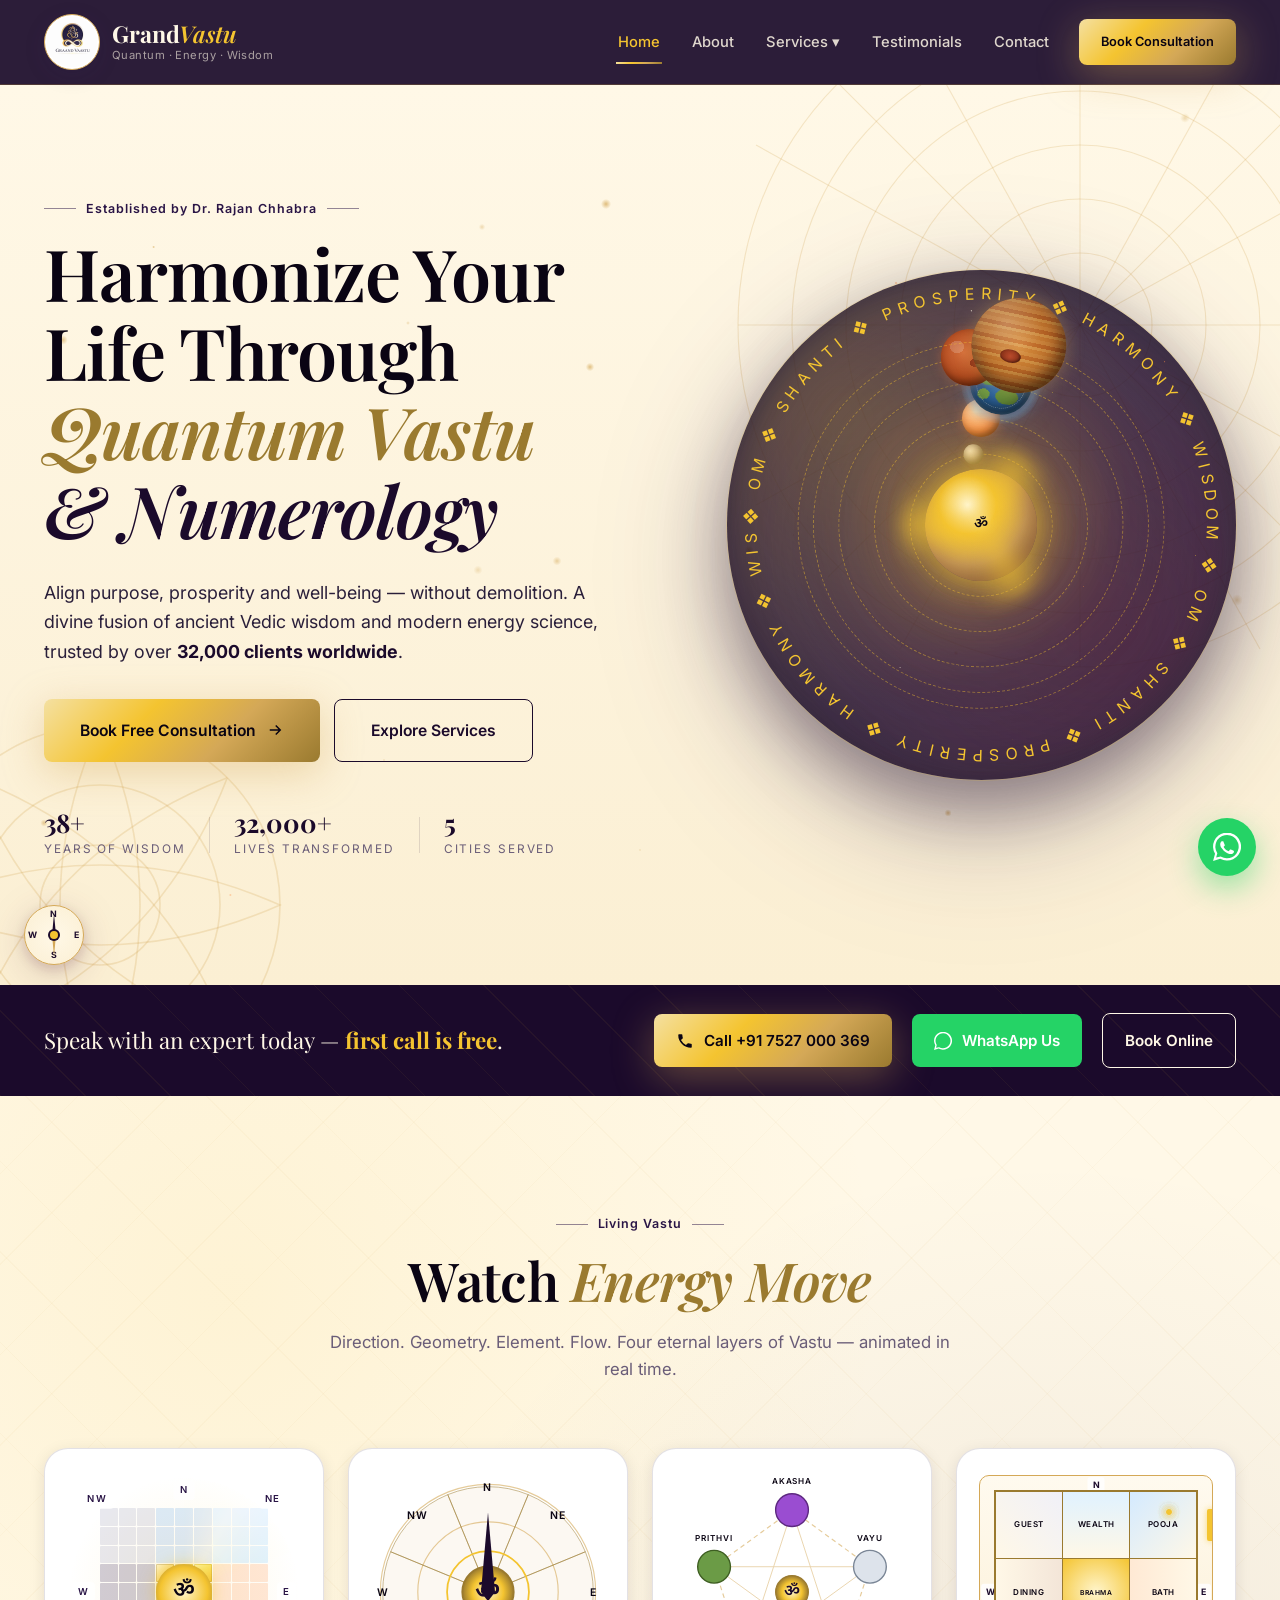
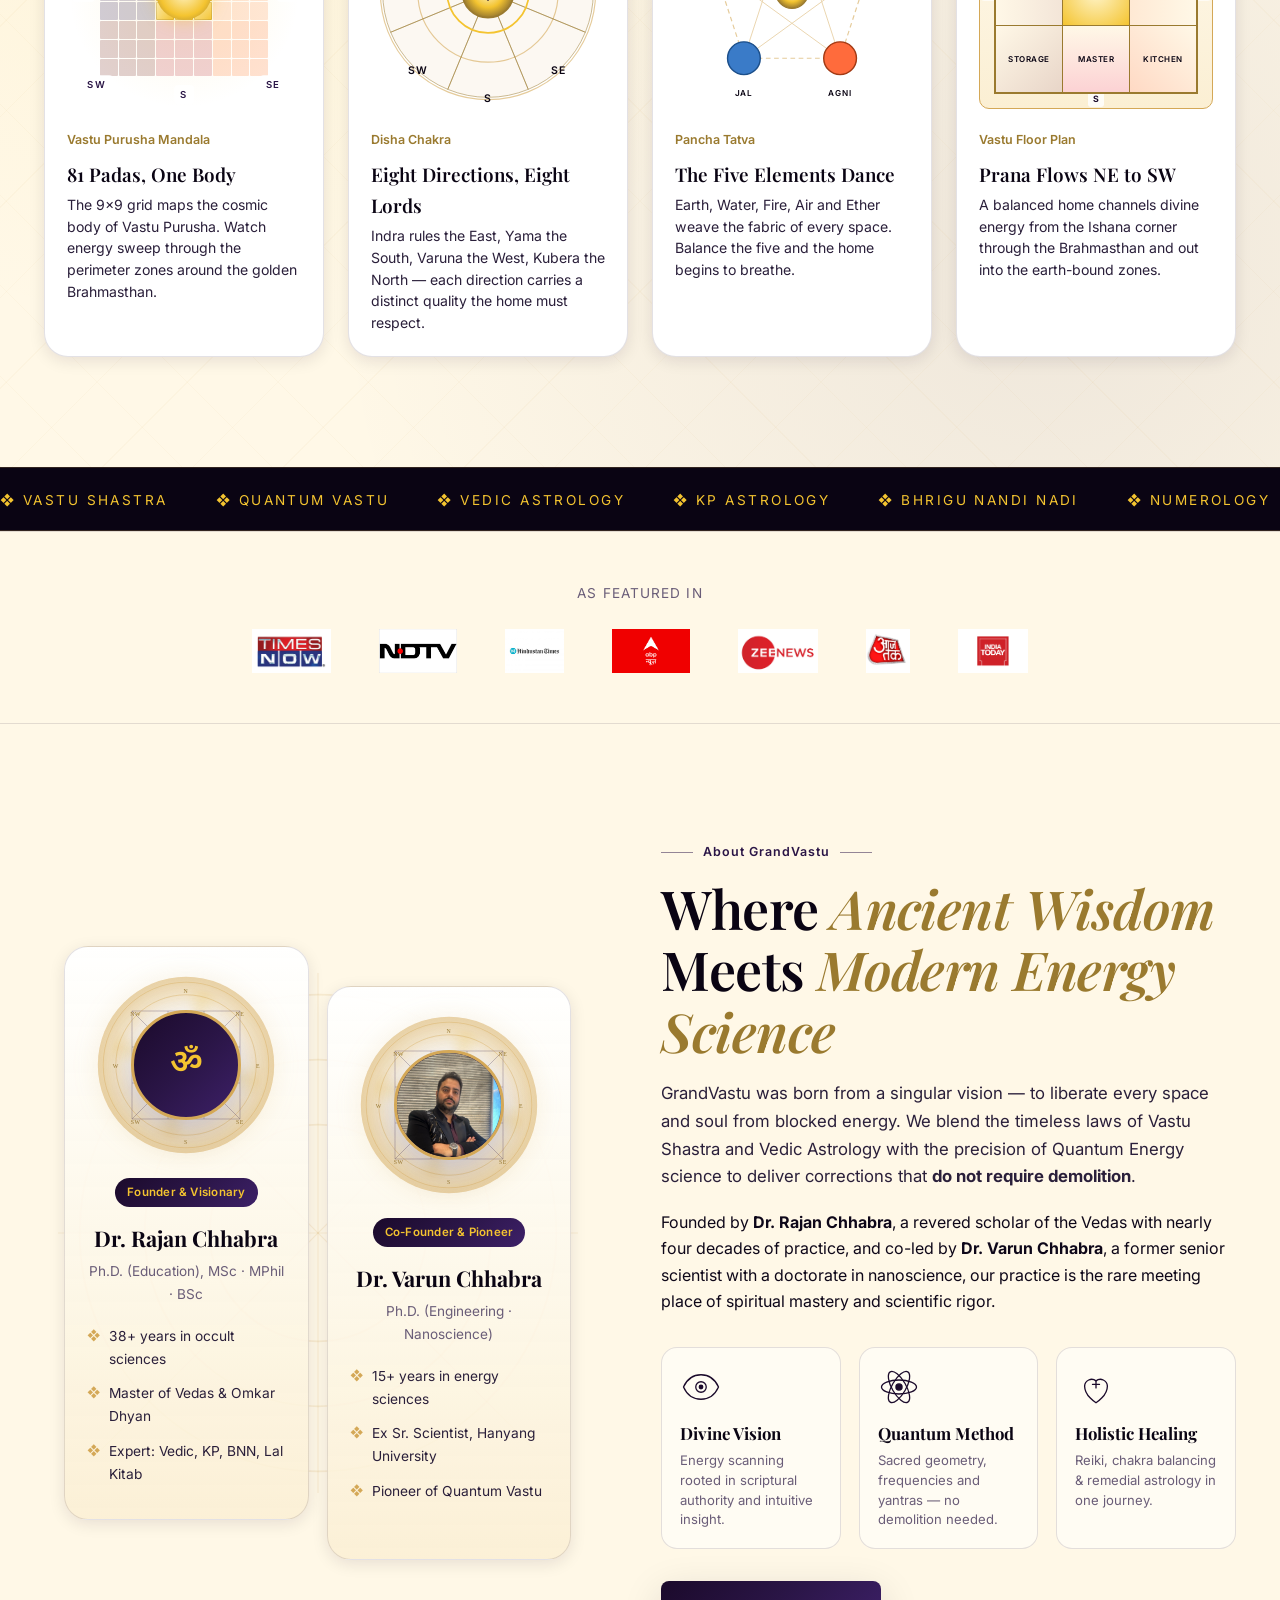
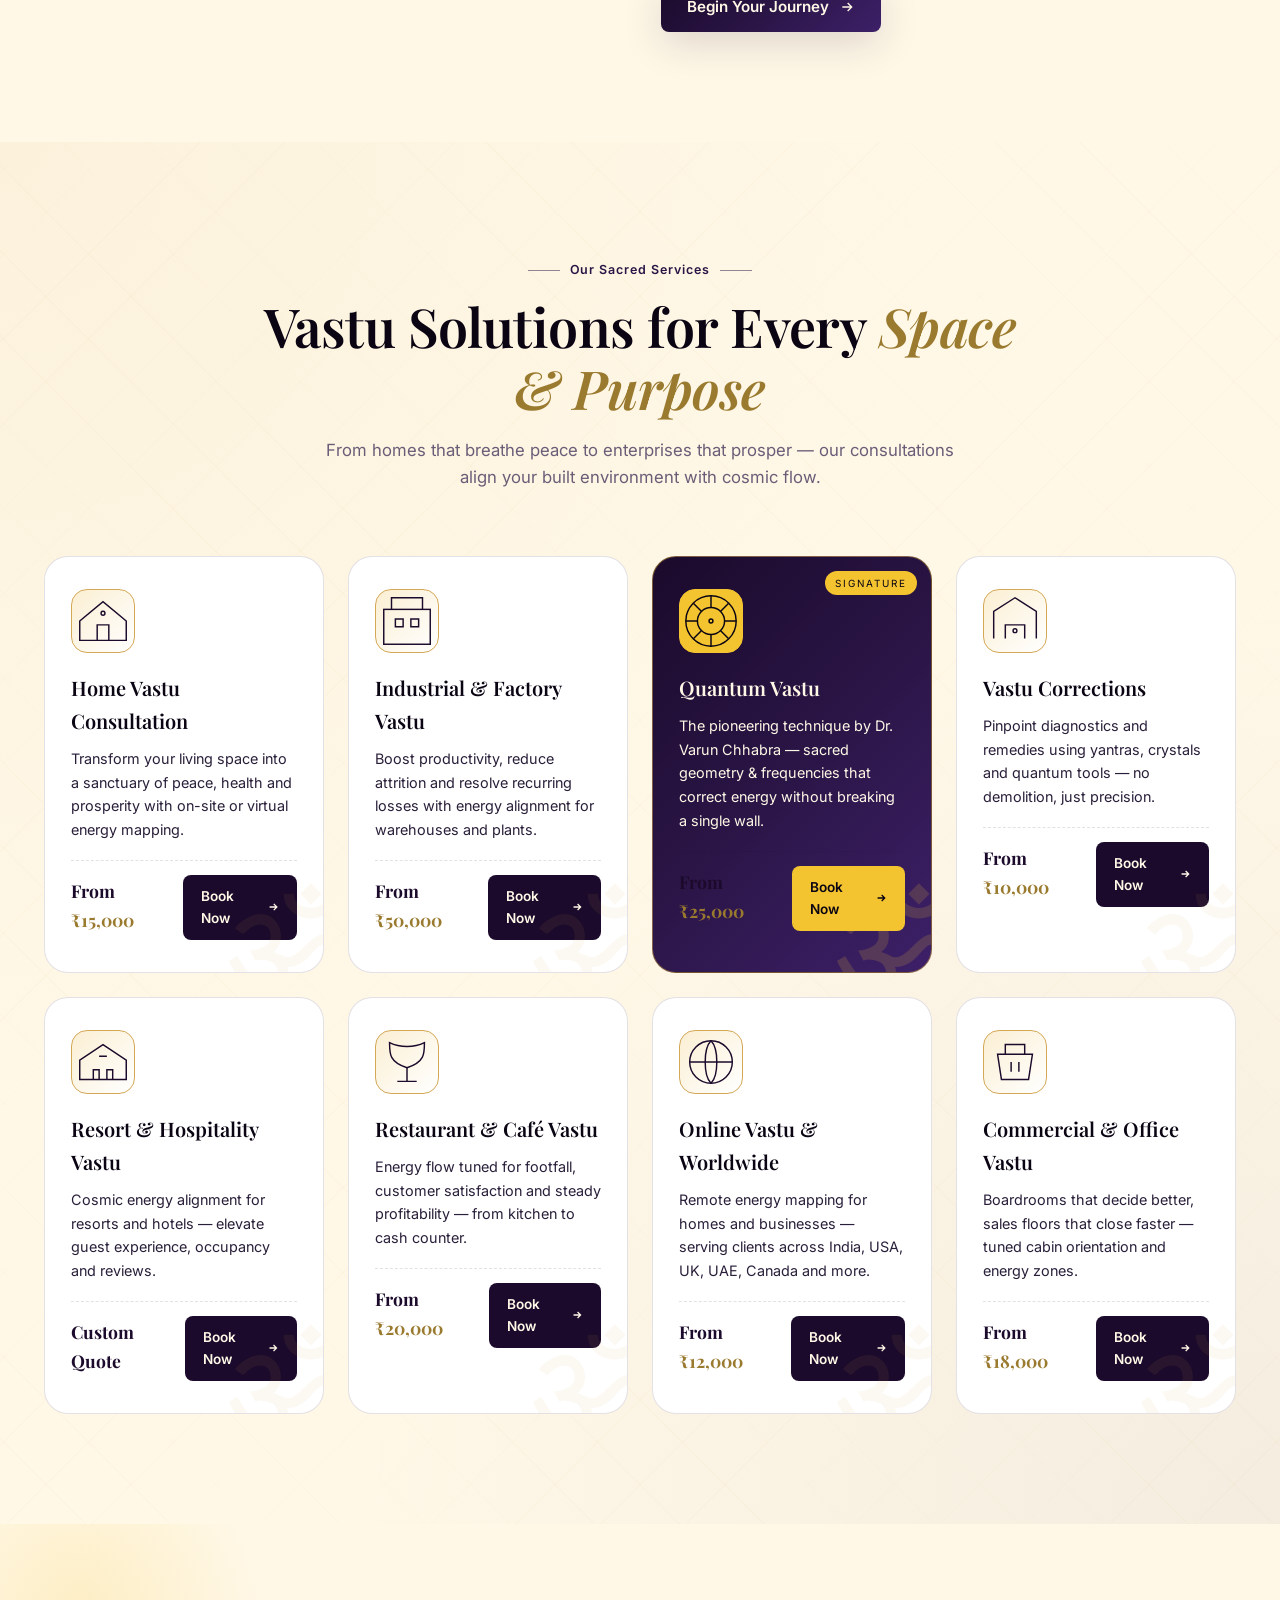
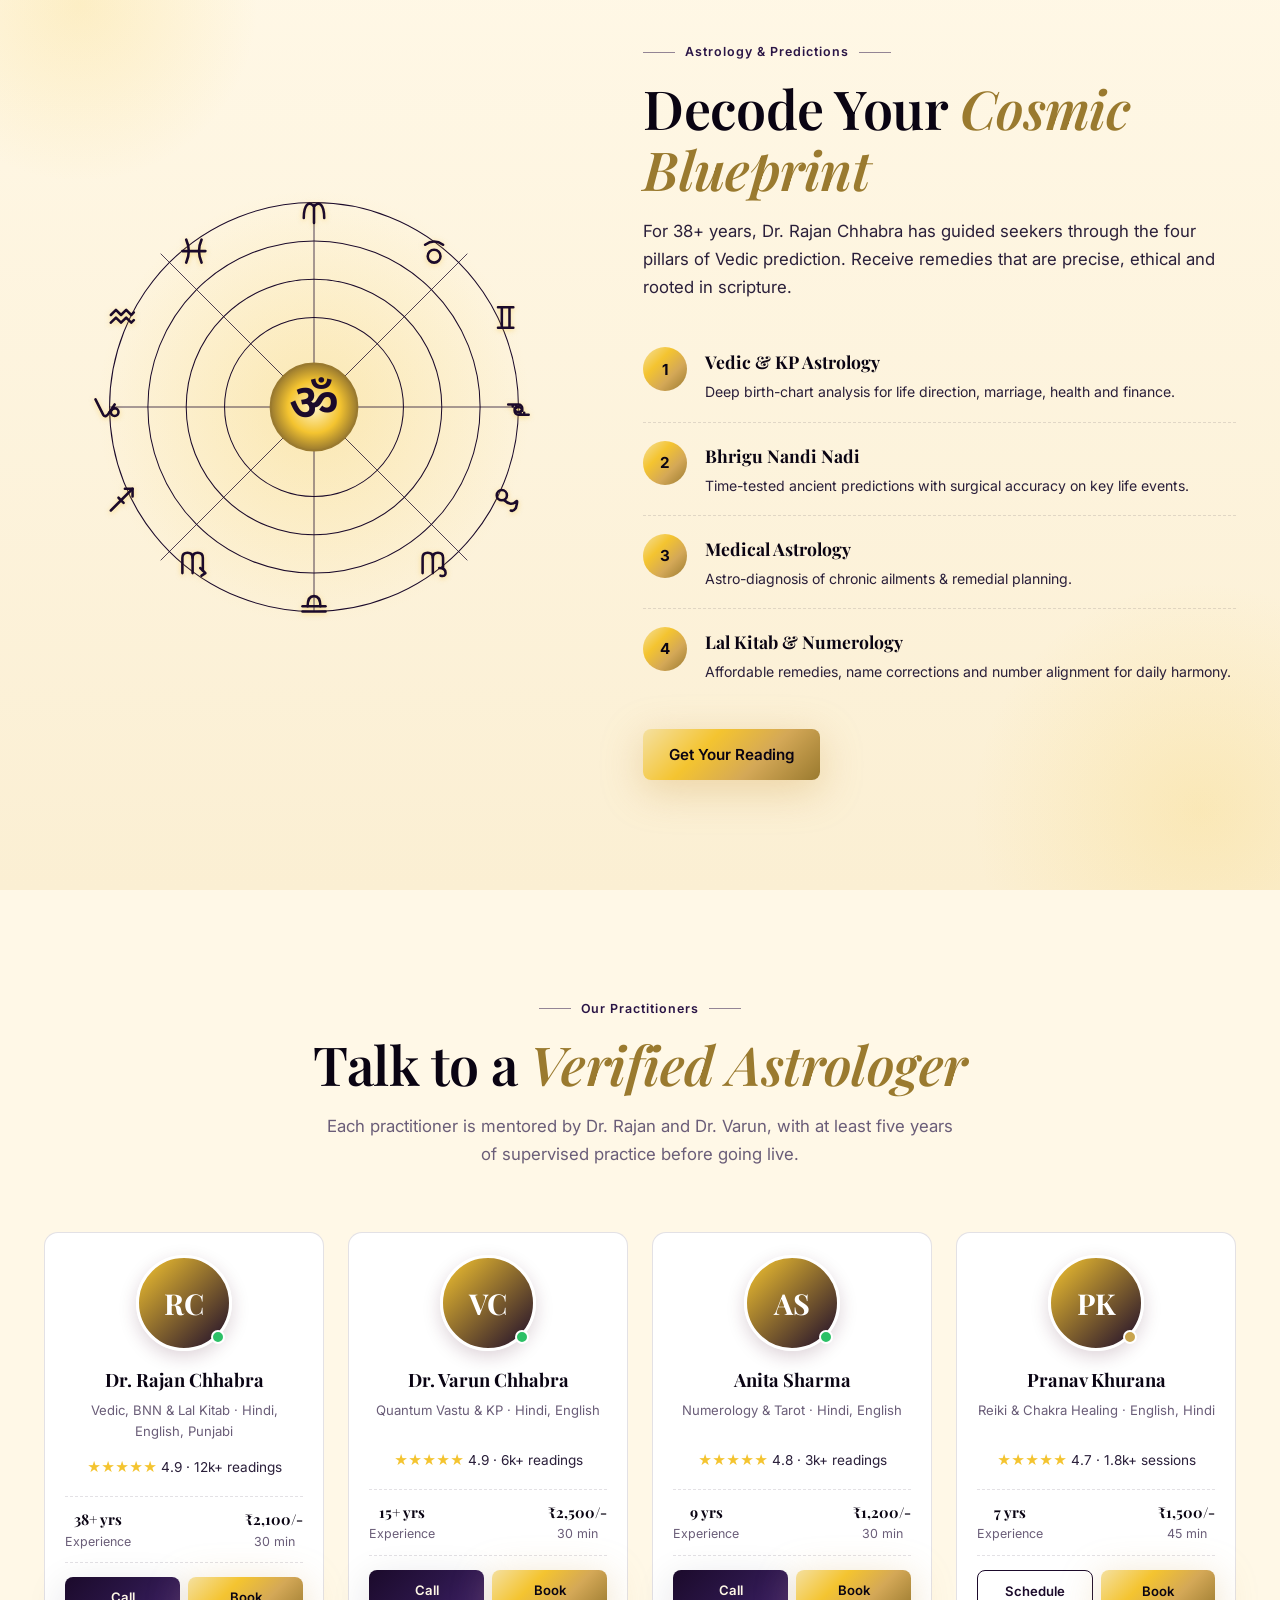
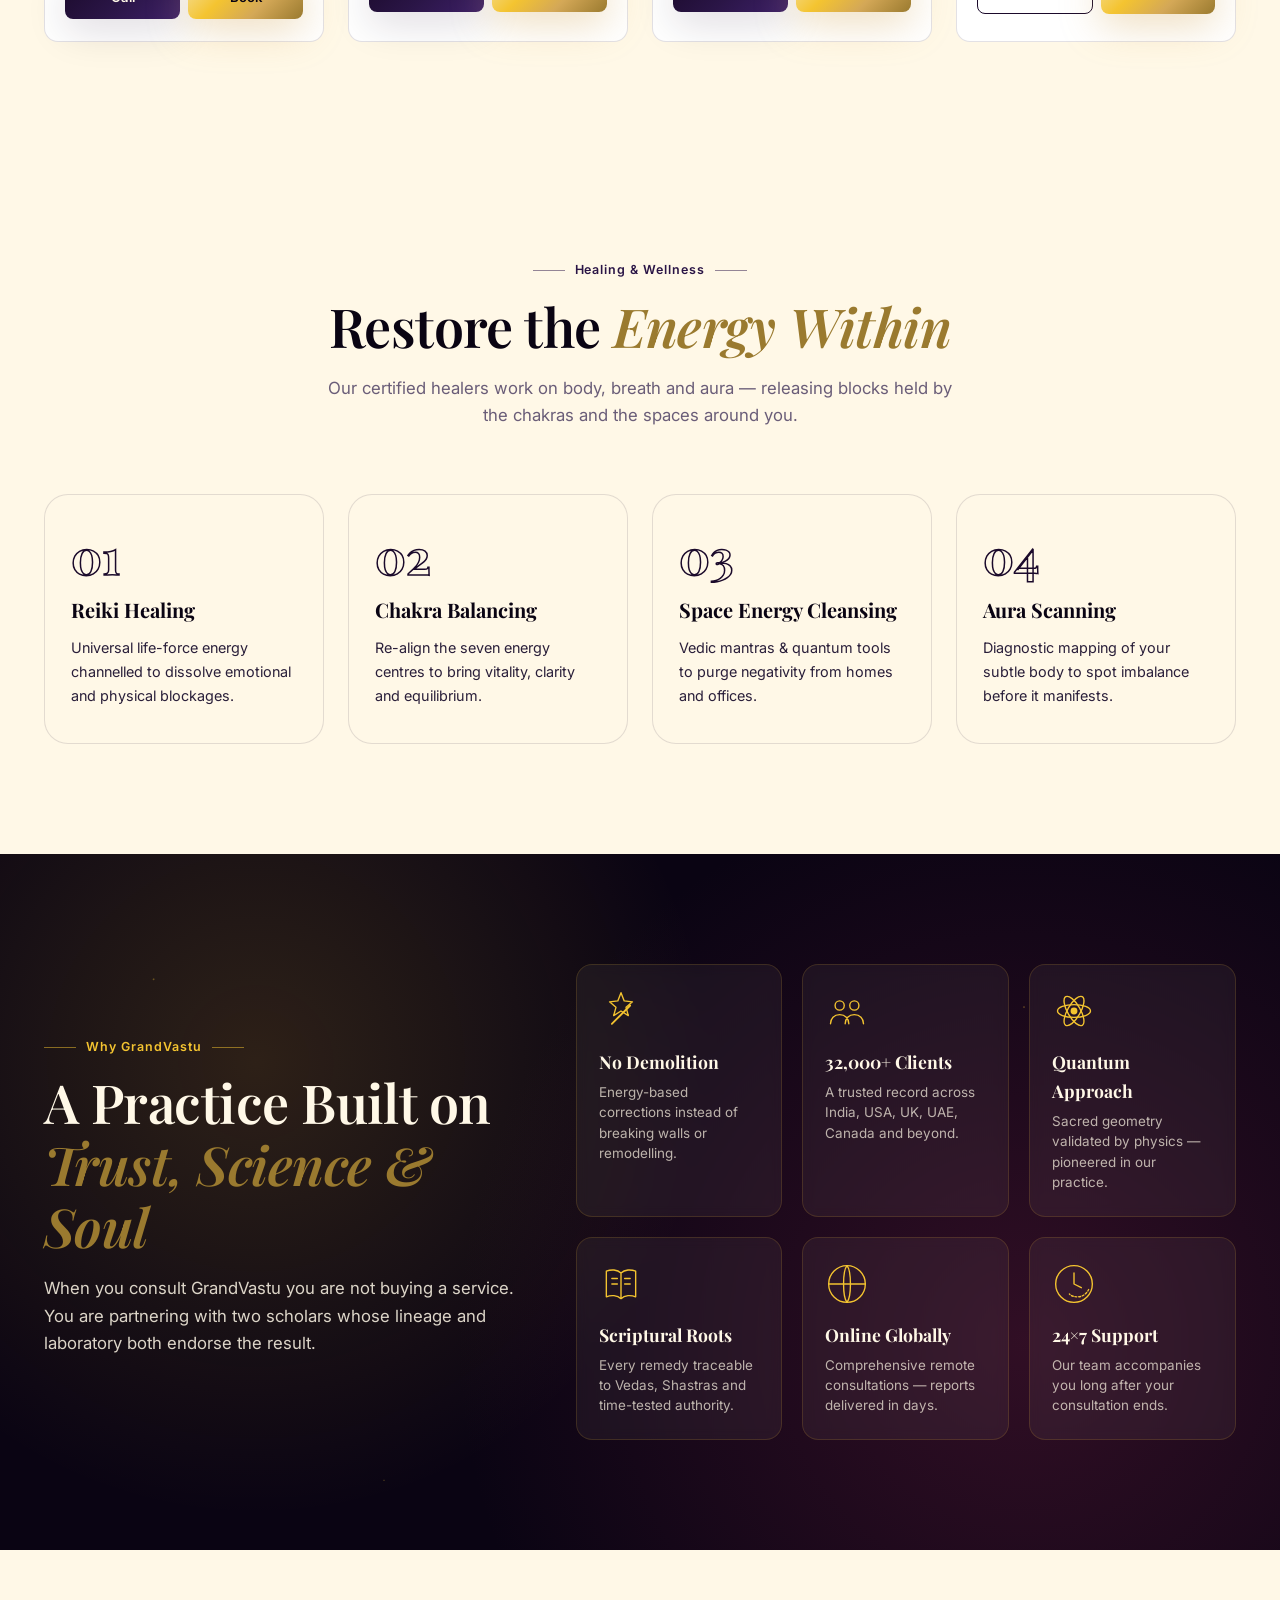
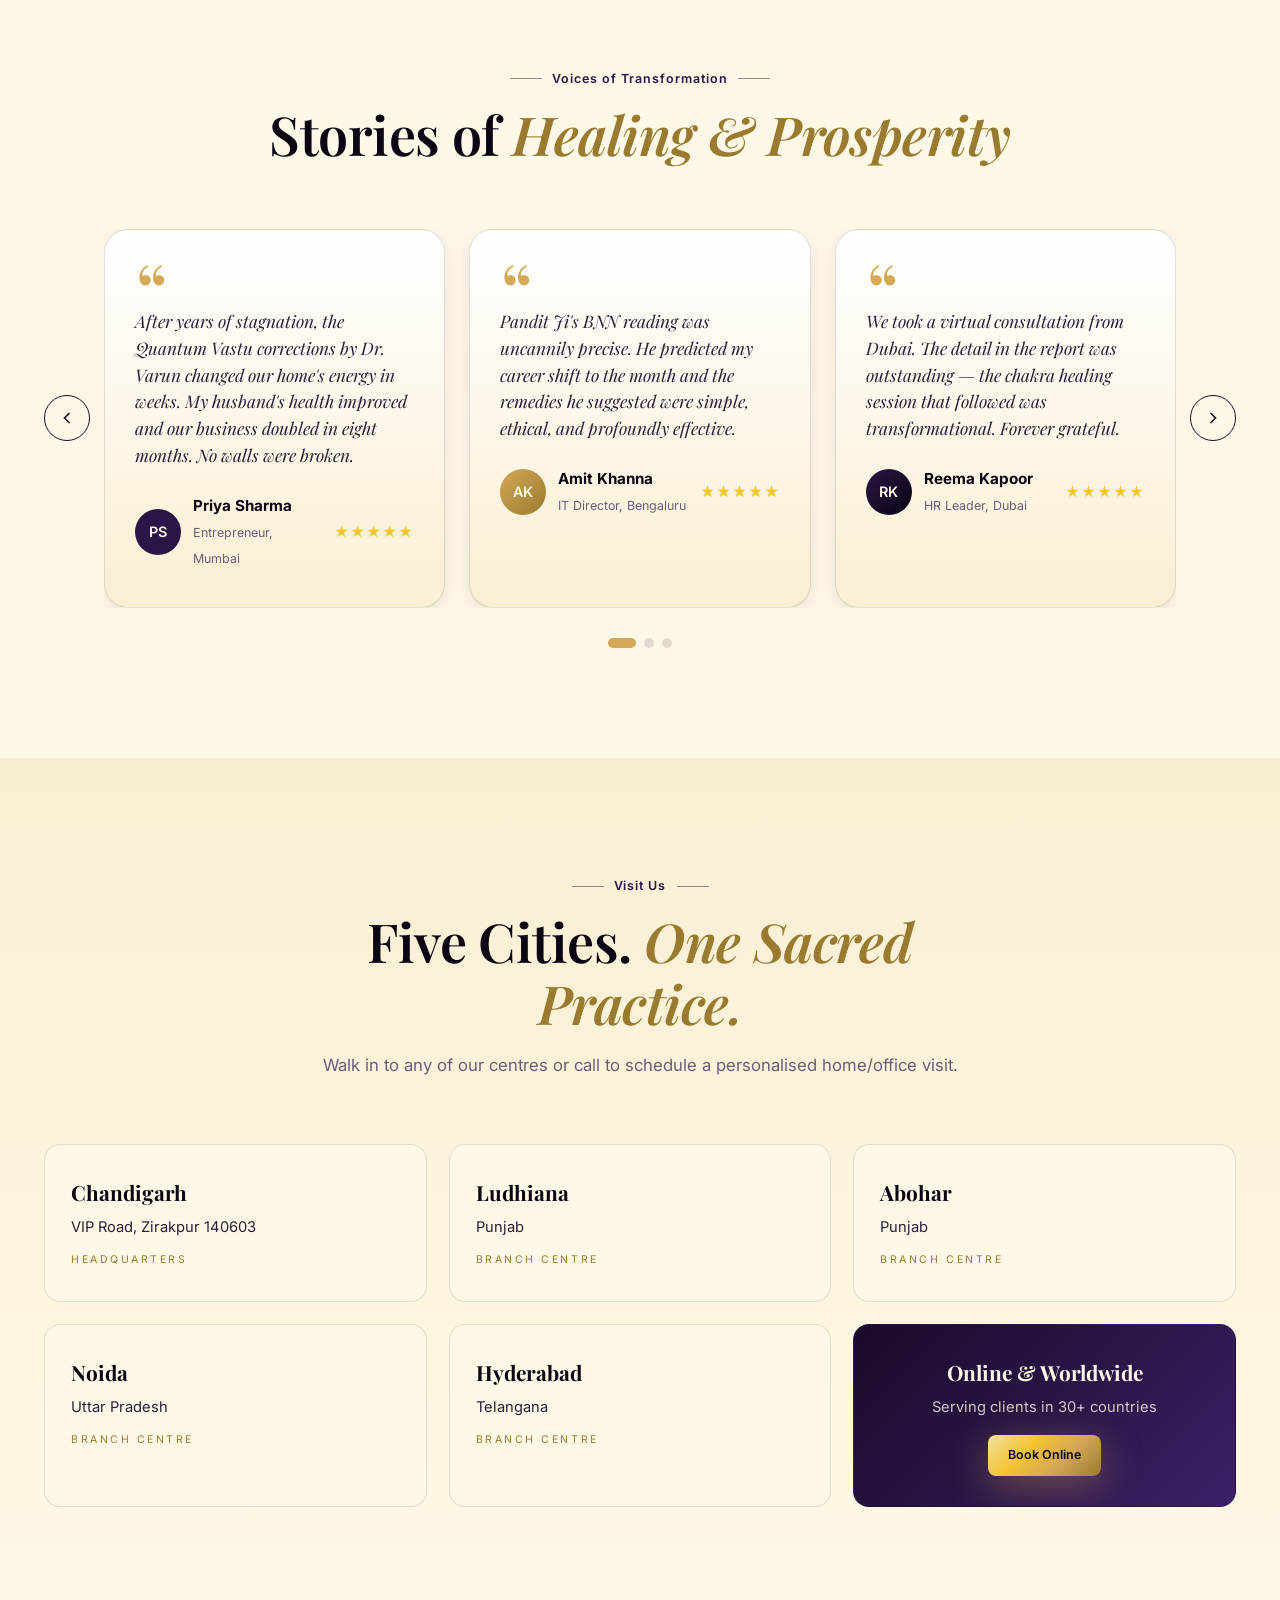
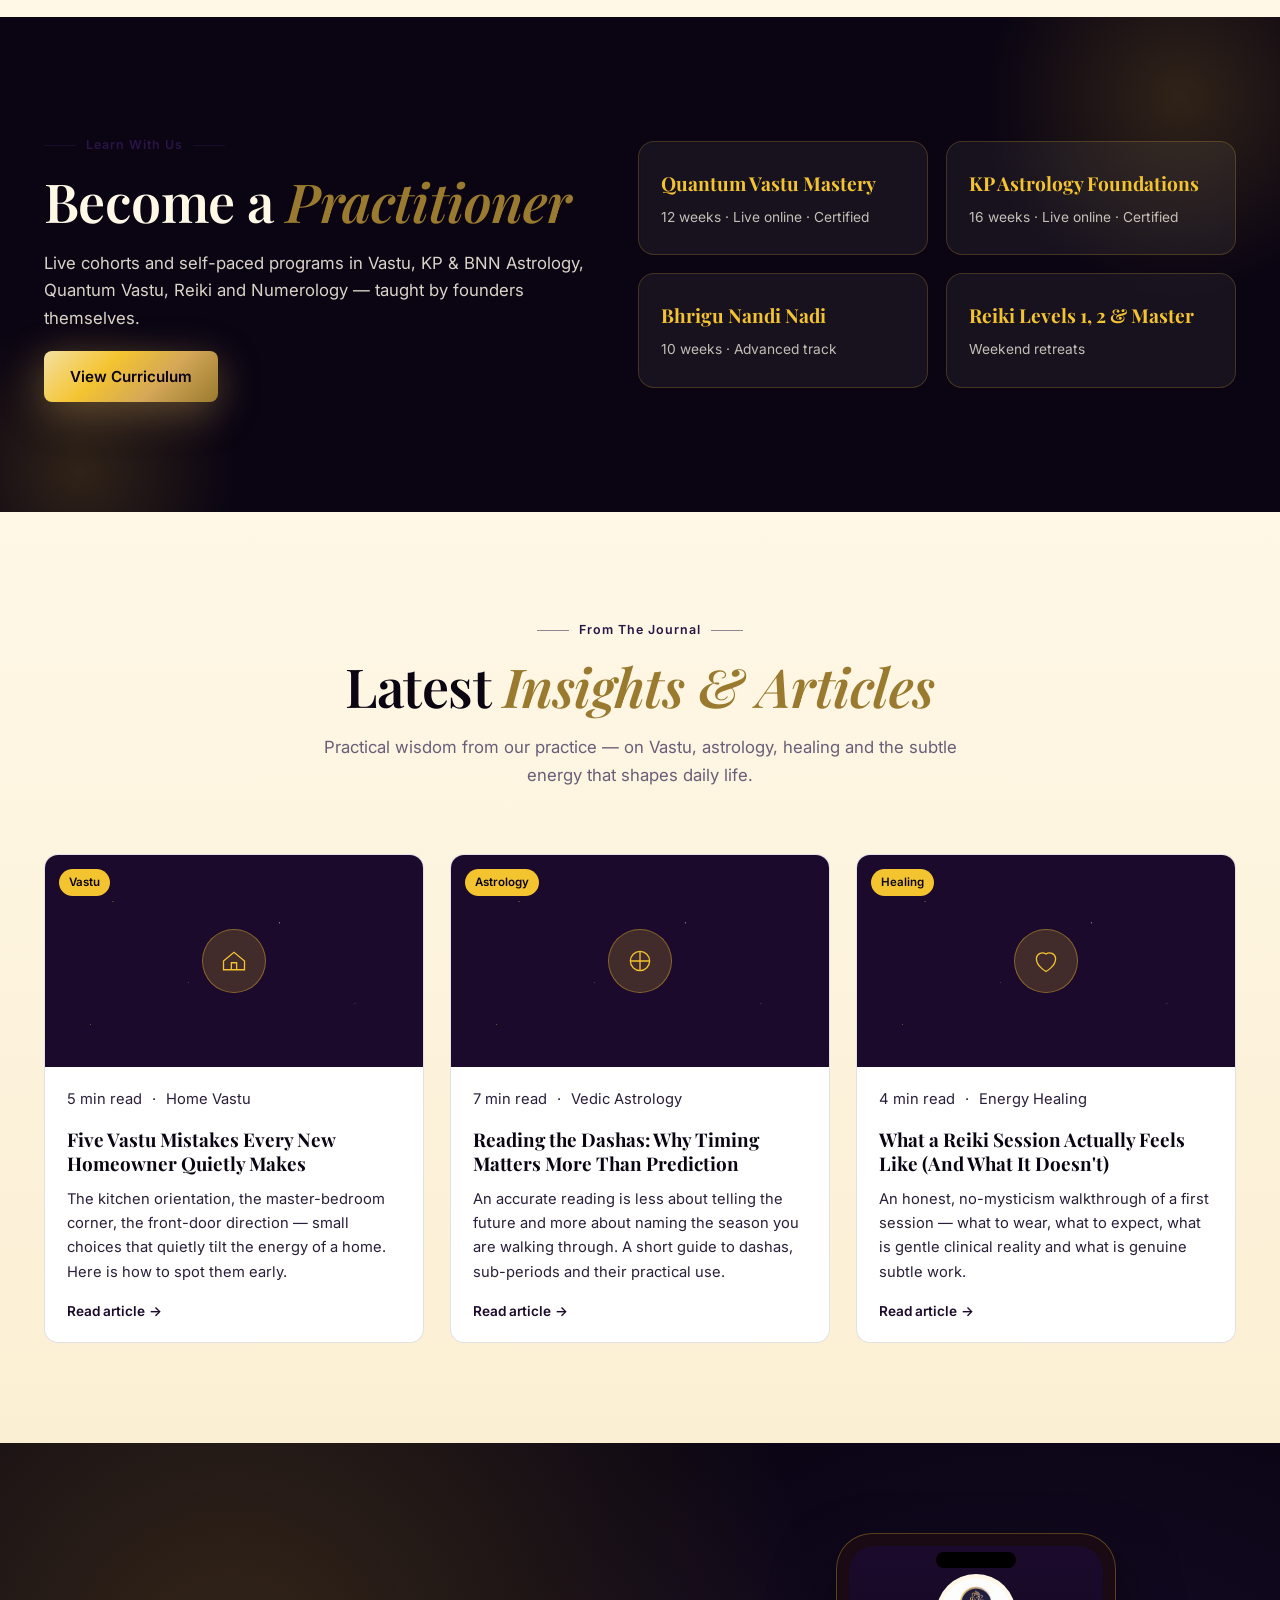
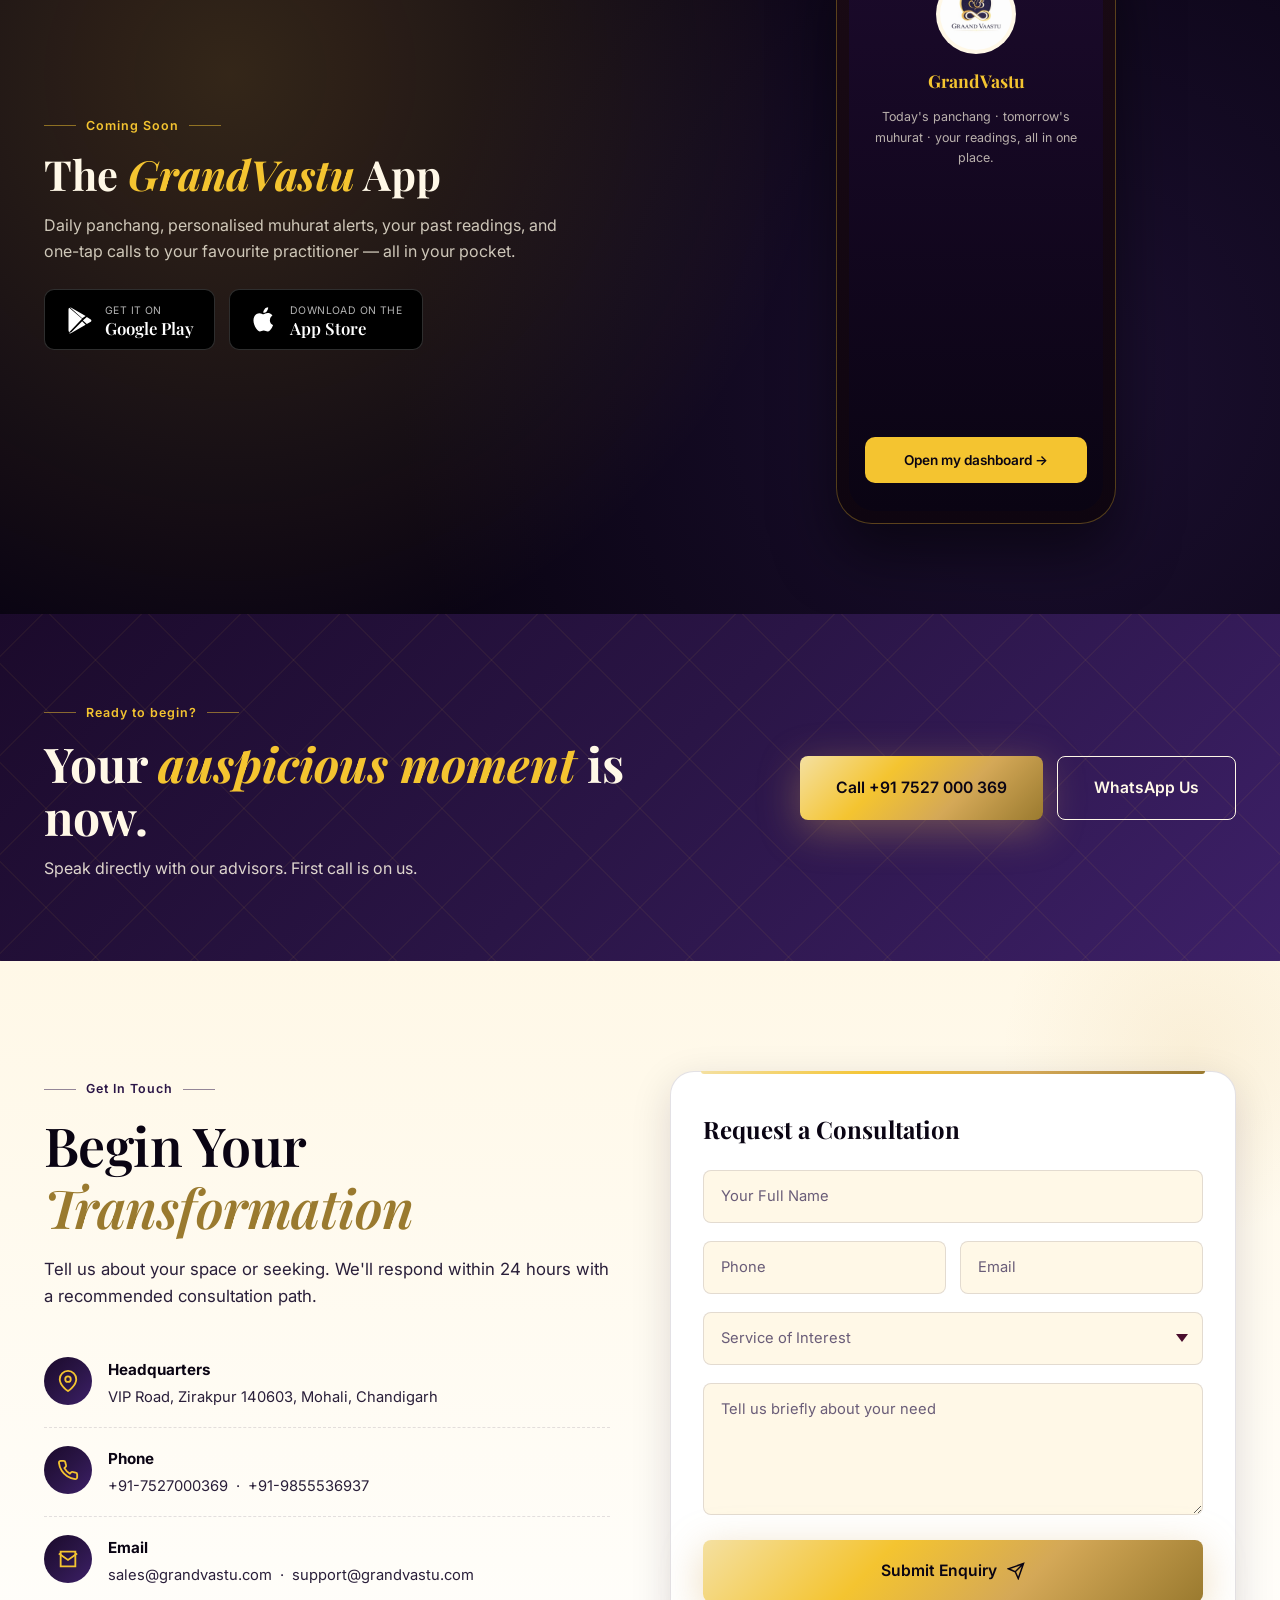
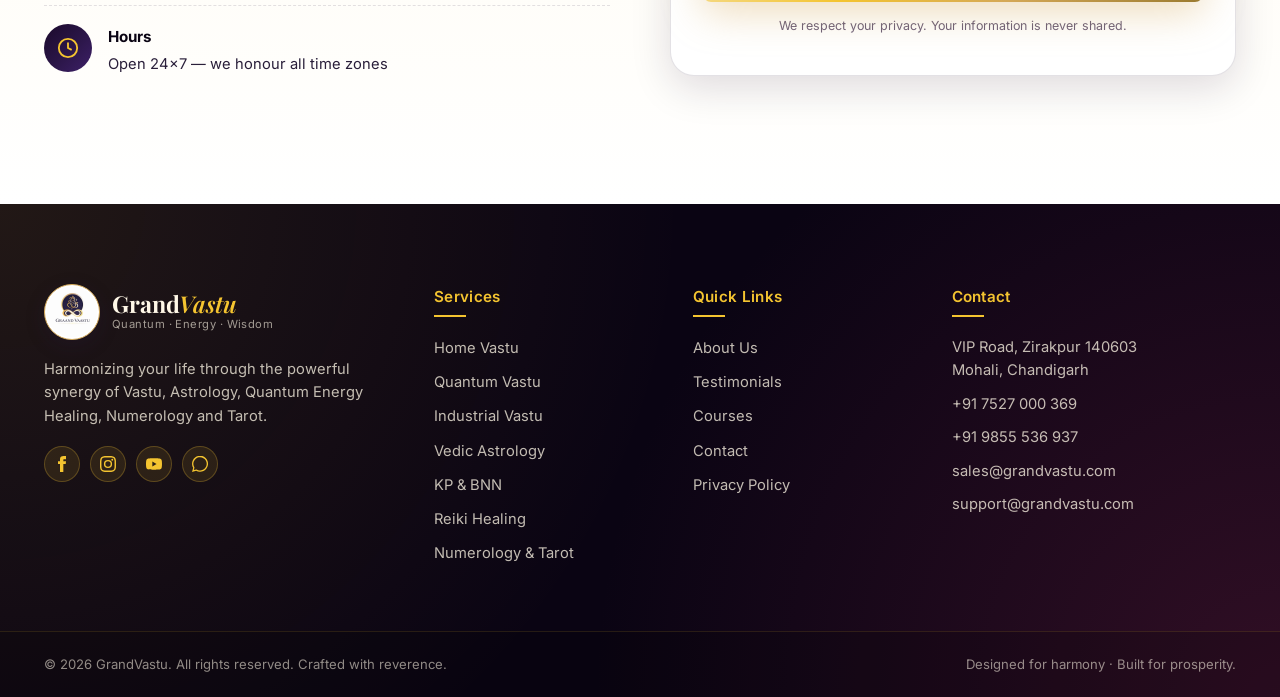
==== commit 98e2dae4: "commit" ====
--- a/index.html
+++ b/index.html
@@ -6,8 +6,12 @@
   <meta name="viewport" content="width=device-width, initial-scale=1.0" />
   <meta name="description" content="GrandVastu — Harmonizing your life through Vastu, Astrology, Quantum Energy Healing, Numerology and Tarot. Founded by Dr. Rajan Chhabra & Dr. Varun Chhabra. 32,000+ clients globally." />
   <meta name="keywords" content="Vastu, Astrology, Quantum Vastu, Numerology, Tarot, Reiki, Chakra Healing, Dr. Rajan Chhabra, Dr. Varun Chhabra, GrandVastu, Chandigarh, Zirakpur" />
-  <meta name="theme-color" content="#4A0E2E" />
+  <meta name="theme-color" content="#1b0a2b" />
   <title>GrandVastu — Quantum Vastu, Astrology &amp; Energy Healing | Dr. Rajan &amp; Dr. Varun Chhabra</title>
+  <link rel="preconnect" href="https://fonts.googleapis.com" />
+  <link rel="preconnect" href="https://fonts.gstatic.com" crossorigin />
+  <link href="https://fonts.googleapis.com/css2?family=Inter:wght@400;500;600;700&family=Playfair+Display:ital,wght@0,400;0,500;0,600;0,700;1,400;1,500;1,600&family=Noto+Sans+Devanagari:wght@500;600;700&display=swap" rel="stylesheet" />
+
 
   <link rel="stylesheet" href="assets/css/styles.css" />
 
@@ -175,11 +179,6 @@
       </div>
     </div>
 
-    <a href="#stats" class="hero__scroll" aria-label="Scroll to next section">
-      <span class="hero__scroll-mouse"><span></span></span>
-      <span class="hero__scroll-text">Scroll</span>
-    </a>
-
     <!-- Floating Vastu compass (bottom-left of hero) -->
     <div class="hero__compass" aria-hidden="true">
       <div class="compass-needle">
@@ -209,33 +208,6 @@
         WhatsApp Us
       </a>
       <a href="contact.html" class="btn btn--ghost btn--ghost--light">Book Online</a>
-    </div>
-  </section>
-
-  <!-- ============ MARQUEE ============ -->
-  <section class="marquee" aria-hidden="true">
-    <div class="marquee__track">
-      <span>&#x2756; Vastu Shastra</span>
-      <span>&#x2756; Quantum Vastu</span>
-      <span>&#x2756; Vedic Astrology</span>
-      <span>&#x2756; KP Astrology</span>
-      <span>&#x2756; Bhrigu Nandi Nadi</span>
-      <span>&#x2756; Numerology</span>
-      <span>&#x2756; Tarot Reading</span>
-      <span>&#x2756; Reiki Healing</span>
-      <span>&#x2756; Chakra Balancing</span>
-      <span>&#x2756; Lal Kitab</span>
-      <!-- duplicate for seamless loop -->
-      <span>&#x2756; Vastu Shastra</span>
-      <span>&#x2756; Quantum Vastu</span>
-      <span>&#x2756; Vedic Astrology</span>
-      <span>&#x2756; KP Astrology</span>
-      <span>&#x2756; Bhrigu Nandi Nadi</span>
-      <span>&#x2756; Numerology</span>
-      <span>&#x2756; Tarot Reading</span>
-      <span>&#x2756; Reiki Healing</span>
-      <span>&#x2756; Chakra Balancing</span>
-      <span>&#x2756; Lal Kitab</span>
     </div>
   </section>
 
@@ -343,7 +315,7 @@
                 <text class="disha__label" x="40"  y="170" text-anchor="middle">SW</text>
                 <!-- center disc + OM -->
                 <circle class="disha__center" cx="100" cy="100" r="22"/>
-                <text x="100" y="100" text-anchor="middle" dominant-baseline="central" font-size="22" class="om-text" fill="#4A0E2E">&#x950;</text>
+                <text x="100" y="100" text-anchor="middle" dominant-baseline="central" font-size="22" class="om-text" fill="#1b0a2b">&#x950;</text>
                 <!-- needle that rotates through directions -->
                 <path class="disha__needle" d="M100,32 L106,100 L100,108 L94,100 Z"/>
               </svg>
@@ -399,7 +371,7 @@
                 </g>
                 <!-- center -->
                 <circle class="tatva__core" cx="100" cy="100" r="14" stroke="#9a7a2f" stroke-width="1"/>
-                <text x="100" y="100" text-anchor="middle" dominant-baseline="central" font-size="14" class="om-text" fill="#4A0E2E">&#x950;</text>
+                <text x="100" y="100" text-anchor="middle" dominant-baseline="central" font-size="14" class="om-text" fill="#1b0a2b">&#x950;</text>
               </svg>
             </div>
           </div>
@@ -445,53 +417,65 @@
     </div>
   </section>
 
-  <!-- ============ STATS ============ -->
-  <section class="stats" id="stats">
-    <div class="container stats__grid">
-      <div class="stat reveal">
-        <div class="stat__icon">
-          <svg viewBox="0 0 24 24" width="32" height="32" fill="none" stroke="currentColor" stroke-width="2"><path d="M3 21V8l9-5 9 5v13"/><path d="M9 21v-7h6v7"/></svg>
-        </div>
-        <div class="stat__num"><span class="counter" data-target="32000">0</span><span>+</span></div>
-        <div class="stat__label">Happy Clients Globally</div>
-      </div>
-      <div class="stat reveal">
-        <div class="stat__icon">
-          <svg viewBox="0 0 24 24" width="32" height="32" fill="none" stroke="currentColor" stroke-width="2"><circle cx="12" cy="12" r="10"/><path d="M12 6v6l4 2"/></svg>
-        </div>
-        <div class="stat__num"><span class="counter" data-target="38">0</span><span>+</span></div>
-        <div class="stat__label">Years of Experience</div>
-      </div>
-      <div class="stat reveal">
-        <div class="stat__icon">
-          <svg viewBox="0 0 24 24" width="32" height="32" fill="none" stroke="currentColor" stroke-width="2"><path d="M21 10c0 7-9 13-9 13S3 17 3 10a9 9 0 0 1 18 0z"/><circle cx="12" cy="10" r="3"/></svg>
-        </div>
-        <div class="stat__num"><span class="counter" data-target="5">0</span></div>
-        <div class="stat__label">Cities Across India</div>
-      </div>
-      <div class="stat reveal">
-        <div class="stat__icon">
-          <svg viewBox="0 0 24 24" width="32" height="32" fill="none" stroke="currentColor" stroke-width="2"><path d="M12 2l3 6 7 1-5 5 1 7-6-3-6 3 1-7-5-5 7-1z"/></svg>
-        </div>
-        <div class="stat__num"><span class="counter" data-target="1200">0</span><span>+</span></div>
-        <div class="stat__label">Vastu Projects Done</div>
-      </div>
+  <!-- ============ MARQUEE ============ -->
+  <section class="marquee" aria-hidden="true">
+    <div class="marquee__track">
+      <span>&#x2756; Vastu Shastra</span>
+      <span>&#x2756; Quantum Vastu</span>
+      <span>&#x2756; Vedic Astrology</span>
+      <span>&#x2756; KP Astrology</span>
+      <span>&#x2756; Bhrigu Nandi Nadi</span>
+      <span>&#x2756; Numerology</span>
+      <span>&#x2756; Tarot Reading</span>
+      <span>&#x2756; Reiki Healing</span>
+      <span>&#x2756; Chakra Balancing</span>
+      <span>&#x2756; Lal Kitab</span>
+      <!-- duplicate for seamless loop -->
+      <span>&#x2756; Vastu Shastra</span>
+      <span>&#x2756; Quantum Vastu</span>
+      <span>&#x2756; Vedic Astrology</span>
+      <span>&#x2756; KP Astrology</span>
+      <span>&#x2756; Bhrigu Nandi Nadi</span>
+      <span>&#x2756; Numerology</span>
+      <span>&#x2756; Tarot Reading</span>
+      <span>&#x2756; Reiki Healing</span>
+      <span>&#x2756; Chakra Balancing</span>
+      <span>&#x2756; Lal Kitab</span>
     </div>
   </section>
 
   <!-- ============ PRESS STRIP =============== -->
-  <!-- NOTE: replace these placeholder text marks with actual licensed logo files -->
+  <!--
+    Each press logo references a file in /assets/images/press/.
+    Drop the official press-kit PNG/SVG for each brand into that folder,
+    matching the filenames below, and the strip will render real logos.
+    Until you do, the alt-text shows as a clean styled fallback.
+  -->
   <section class="press-strip">
     <div class="container">
       <p class="press-strip__head">As Featured In</p>
       <div class="press-strip__row">
-        <span class="press-strip__logo">Times Now</span>
-        <span class="press-strip__logo press-strip__logo--accent">NDTV India</span>
-        <span class="press-strip__logo">Hindustan Times</span>
-        <span class="press-strip__logo press-strip__logo--accent">ABP News</span>
-        <span class="press-strip__logo">Zee News</span>
-        <span class="press-strip__logo press-strip__logo--accent">Aaj Tak</span>
-        <span class="press-strip__logo">India Today</span>
+        <a href="#" class="press-strip__logo" aria-label="Times Now">
+          <img src="assets/images/timesnow.png" alt="Times Now" loading="lazy" onerror="this.replaceWith(Object.assign(document.createElement('span'),{className:'press-strip__fallback',textContent:'Times Now'}))">
+        </a>
+        <a href="#" class="press-strip__logo" aria-label="NDTV India">
+          <img src="assets/images/ndtv.jpg" alt="NDTV India" loading="lazy" onerror="this.replaceWith(Object.assign(document.createElement('span'),{className:'press-strip__fallback',textContent:'NDTV India'}))">
+        </a>
+        <a href="#" class="press-strip__logo" aria-label="Hindustan Times">
+          <img src="assets/images/hindustan-times.jpg" alt="Hindustan Times" loading="lazy" onerror="this.replaceWith(Object.assign(document.createElement('span'),{className:'press-strip__fallback',textContent:'Hindustan Times'}))">
+        </a>
+        <a href="#" class="press-strip__logo" aria-label="ABP News">
+          <img src="assets/images/ABPnews.png" alt="ABP News" loading="lazy" onerror="this.replaceWith(Object.assign(document.createElement('span'),{className:'press-strip__fallback',textContent:'ABP News'}))">
+        </a>
+        <a href="#" class="press-strip__logo" aria-label="Zee News">
+          <img src="assets/images/zeenews.png" alt="Zee News" loading="lazy" onerror="this.replaceWith(Object.assign(document.createElement('span'),{className:'press-strip__fallback',textContent:'Zee News'}))">
+        </a>
+        <a href="#" class="press-strip__logo" aria-label="Aaj Tak">
+          <img src="assets/images/aajtak.jpg" alt="Aaj Tak" loading="lazy" onerror="this.replaceWith(Object.assign(document.createElement('span'),{className:'press-strip__fallback',textContent:'Aaj Tak'}))">
+        </a>
+        <a href="#" class="press-strip__logo" aria-label="India Today">
+          <img src="assets/images/indiaToday.webp" alt="India Today" loading="lazy" onerror="this.replaceWith(Object.assign(document.createElement('span'),{className:'press-strip__fallback',textContent:'India Today'}))">
+        </a>
       </div>
     </div>
   </section>
@@ -529,7 +513,7 @@
                 <circle cx="100" cy="100" r="92"/>
                 <circle cx="100" cy="100" r="78"/>
               </g>
-              <g class="vastu-anim__grid" fill="none" stroke="#6b1e3f" stroke-width="0.5" opacity="0.55">
+              <g class="vastu-anim__grid" fill="none" stroke="#2a1546" stroke-width="0.5" opacity="0.55">
                 <rect x="40" y="40" width="120" height="120"/>
                 <line x1="40" y1="80" x2="160" y2="80"/>
                 <line x1="40" y1="120" x2="160" y2="120"/>
@@ -582,7 +566,7 @@
                 <circle cx="100" cy="100" r="92"/>
                 <circle cx="100" cy="100" r="78"/>
               </g>
-              <g class="vastu-anim__grid" fill="none" stroke="#6b1e3f" stroke-width="0.5" opacity="0.55">
+              <g class="vastu-anim__grid" fill="none" stroke="#2a1546" stroke-width="0.5" opacity="0.55">
                 <rect x="40" y="40" width="120" height="120"/>
                 <line x1="40" y1="80" x2="160" y2="80"/>
                 <line x1="40" y1="120" x2="160" y2="120"/>
@@ -849,7 +833,7 @@
             <!-- Center OM disc -->
             <g transform="translate(180 180)">
               <circle cx="0" cy="0" r="34" fill="url(#centerOmGrad)" stroke="#9a7a2f" stroke-width="1.5"/>
-              <text x="0" y="0" text-anchor="middle" dominant-baseline="central" class="om-text" font-size="40" fill="#4A0E2E">&#x950;</text>
+              <text x="0" y="0" text-anchor="middle" dominant-baseline="central" class="om-text" font-size="40" fill="#1b0a2b">&#x950;</text>
             </g>
           </svg>
         </div>
@@ -1071,7 +1055,7 @@
               <div class="testi__quote">&ldquo;</div>
               <p>After years of stagnation, the Quantum Vastu corrections by Dr. Varun changed our home&apos;s energy in weeks. My husband&apos;s health improved and our business doubled in eight months. No walls were broken.</p>
               <div class="testi__person">
-                <div class="testi__avatar" style="background:linear-gradient(135deg,#6b1e3f,#2d1b4e)">PS</div>
+                <div class="testi__avatar" style="background:linear-gradient(135deg,#2a1546,#2a1546)">PS</div>
                 <div>
                   <strong>Priya Sharma</strong>
                   <span>Entrepreneur, Mumbai</span>
@@ -1097,7 +1081,7 @@
               <div class="testi__quote">&ldquo;</div>
               <p>We took a virtual consultation from Dubai. The detail in the report was outstanding &mdash; the chakra healing session that followed was transformational. Forever grateful.</p>
               <div class="testi__person">
-                <div class="testi__avatar" style="background:linear-gradient(135deg,#2d1b4e,#0F0A1E)">RK</div>
+                <div class="testi__avatar" style="background:linear-gradient(135deg,#2a1546,#0a0413)">RK</div>
                 <div>
                   <strong>Reema Kapoor</strong>
                   <span>HR Leader, Dubai</span>
@@ -1123,7 +1107,7 @@
               <div class="testi__quote">&ldquo;</div>
               <p>The numerology &amp; name-correction sessions gave my newborn the perfect start. The clarity Dr. Chhabra brings to ancient sciences is unmatched.</p>
               <div class="testi__person">
-                <div class="testi__avatar" style="background:linear-gradient(135deg,#6b1e3f,#FF8C42)">SM</div>
+                <div class="testi__avatar" style="background:linear-gradient(135deg,#2a1546,#FF8C42)">SM</div>
                 <div>
                   <strong>Sneha Mehta</strong>
                   <span>Doctor, Pune</span>
@@ -1440,22 +1424,6 @@
   <!-- Custom cursor on desktop -->
   <div class="cursor" id="cursor" aria-hidden="true"><span></span></div>
 
-  <!-- Mobile sticky CTA bar -->
-  <div class="sticky-cta" aria-label="Quick contact">
-    <a href="tel:+917527000369" class="sticky-cta__btn sticky-cta__btn--call">
-      <svg viewBox="0 0 24 24" fill="currentColor" aria-hidden="true"><path d="M20 15.5c-1.25 0-2.45-.2-3.57-.57a1 1 0 0 0-1.02.24l-2.2 2.2a15.05 15.05 0 0 1-6.59-6.58l2.2-2.21a1 1 0 0 0 .25-1.01A11.36 11.36 0 0 1 8.5 4a1 1 0 0 0-1-1H4a1 1 0 0 0-1 1 17 17 0 0 0 17 17 1 1 0 0 0 1-1v-3.5a1 1 0 0 0-1-1z"/></svg>
-      Call
-    </a>
-    <a href="https://wa.me/917527000369" class="sticky-cta__btn sticky-cta__btn--wa">
-      <svg viewBox="0 0 24 24" fill="currentColor" aria-hidden="true"><path d="M.06 24l1.7-6.2a12 12 0 1 1 4.4 4.3L.05 24zM6.6 20.2l.4.2A10 10 0 1 0 3.5 17l.2.4-1 3.7 3.9-.9z"/></svg>
-      WhatsApp
-    </a>
-    <a href="contact.html" class="sticky-cta__btn sticky-cta__btn--book">
-      <svg viewBox="0 0 24 24" fill="none" stroke="currentColor" stroke-width="2" aria-hidden="true"><rect x="3" y="5" width="18" height="16" rx="2"/><path d="M3 9h18M8 3v4M16 3v4"/></svg>
-      Book
-    </a>
-  </div>
-
   <script src="assets/js/script.js" defer></script>
 </body>
 </html>
--- a/assets/css/styles.css
+++ b/assets/css/styles.css
@@ -5,36 +5,50 @@
 
 /* ---------- TOKENS ---------- */
 :root {
-  --maroon-900: #2b0816;
-  --maroon-800: #4A0E2E;
-  --maroon-700: #6B1E3F;
-  --purple-900: #15092a;
-  --purple-800: #2D1B4E;
-  --purple-700: #432372;
+  /* INDIGO / MIDNIGHT — driven by the logo's deep navy circle */
+  --maroon-900: #0a0413;   /* deepest, near-black */
+  --maroon-800: #1b0a2b;   /* PRIMARY — matches the logo background */
+  --maroon-700: #2a1546;   /* lifted indigo */
+  --purple-900: #0a0413;
+  --purple-800: #1b0a2b;
+  --purple-700: #3d2068;   /* vibrant lift */
+
+  /* GOLD — driven by the logo's rim, infinity and Ganesh */
   --gold-300:   #F4E0A1;
   --gold-400:   #F4C430;
   --gold-500:   #D4A857;
   --gold-600:   #9a7a2f;
   --saffron:    #FF8C42;
+
+  /* CREAM backdrop */
   --cream:      #FFF8E7;
   --cream-2:    #FBEFD3;
-  --ink:        #1c0a16;
-  --ink-2:      #3a1f2c;
-  --muted:      #6f5c66;
-  --line:       rgba(74,14,46,0.12);
+
+  /* INK / MUTED — re-toned to indigo */
+  --ink:        #0e0719;
+  --ink-2:      #2a1f3a;
+  --muted:      #6a5d78;
+
+  --line:       rgba(27, 10, 43, 0.12);
   --line-light: rgba(255, 248, 231, 0.18);
-  --shadow-sm:  0 4px 16px rgba(74,14,46,0.08);
-  --shadow-md:  0 12px 40px rgba(74,14,46,0.12);
-  --shadow-lg:  0 24px 60px rgba(45,27,78,0.18);
-  --shadow-gold:0 10px 40px rgba(212,168,87,0.35);
-
-  --grad-royal: linear-gradient(135deg, #4A0E2E 0%, #2D1B4E 100%);
-  --grad-gold:  linear-gradient(135deg, #F4C430 0%, #D4A857 50%, #9a7a2f 100%);
-  --grad-cream: linear-gradient(180deg, #FFF8E7 0%, #FBEFD3 100%);
-
-  --font-serif: Georgia, "Times New Roman", Times, serif;
-  --font-deco:  -apple-system, BlinkMacSystemFont, "Segoe UI", Helvetica, Arial, sans-serif;
-  --font-sans:  -apple-system, BlinkMacSystemFont, "Segoe UI", Helvetica, Arial, sans-serif;
+
+  --shadow-sm:   0 4px 16px rgba(27,10,43,0.10);
+  --shadow-md:   0 12px 40px rgba(27,10,43,0.14);
+  --shadow-lg:   0 24px 60px rgba(27,10,43,0.22);
+  --shadow-gold: 0 10px 40px rgba(212,168,87,0.40);
+
+  /* GRADIENTS — built from logo colors */
+  --grad-royal:   linear-gradient(135deg, #1b0a2b 0%, #2a1546 50%, #3d2068 100%);
+  --grad-cosmic:  linear-gradient(160deg, #0a0413 0%, #1b0a2b 45%, #2a1546 100%);
+  --grad-aurora:  linear-gradient(135deg, #1b0a2b 0%, #3d2068 55%, #9a7a2f 100%);
+  --grad-gold:    linear-gradient(135deg, #F4E0A1 0%, #F4C430 35%, #D4A857 65%, #9a7a2f 100%);
+  --grad-gold-dark: linear-gradient(135deg, #D4A857 0%, #9a7a2f 60%, #5d4a1c 100%);
+  --grad-cream:   linear-gradient(180deg, #FFF8E7 0%, #FBEFD3 100%);
+  --grad-night-cream: linear-gradient(180deg, #1b0a2b 0%, #1b0a2b 60%, #2a1546 100%);
+
+  --font-serif: "Playfair Display", "Source Serif Pro", Georgia, "Times New Roman", serif;
+  --font-deco:  "Inter", -apple-system, BlinkMacSystemFont, "Segoe UI", Helvetica, Arial, sans-serif;
+  --font-sans:  "Inter", -apple-system, BlinkMacSystemFont, "Segoe UI", Helvetica, Arial, sans-serif;
   --font-om:    "Noto Sans Devanagari", "Mangal", "Apple Devanagari", "Sanskrit Text", system-ui, serif;
 
   --radius-sm: 8px;
@@ -256,15 +270,15 @@
   position: sticky;
   top: 0;
   z-index: 1000;
-  background: rgba(255, 248, 231, 0.95);
+  background: rgba(27, 10, 43, 0.92);
   backdrop-filter: saturate(160%) blur(14px);
   -webkit-backdrop-filter: saturate(160%) blur(14px);
-  border-bottom: 1px solid var(--line);
+  border-bottom: 1px solid rgba(244,196,48,0.18);
   transition: all .3s var(--ease-out);
 }
 .header.is-scrolled {
-  background: rgba(255,248,231,0.98);
-  box-shadow: 0 6px 24px rgba(74,14,46,0.08);
+  background: rgba(27, 10, 43, 0.98);
+  box-shadow: 0 6px 24px rgba(0, 0, 0, 0.35);
 }
 .header__row {
   display: flex;
@@ -307,15 +321,15 @@
   font-family: var(--font-serif);
   font-weight: 700;
   font-size: 1.45rem;
-  color: var(--maroon-900);
+  color: var(--cream);
   letter-spacing: -0.005em;
 }
-.logo__name em { font-style: italic; color: var(--gold-600); font-weight: 600; }
+.logo__name em { font-style: italic; color: var(--gold-400); font-weight: 600; }
 .logo__tag {
   font-family: var(--font-sans);
   font-size: 0.7rem;
   letter-spacing: 0.04em;
-  color: var(--muted);
+  color: rgba(255, 248, 231, 0.6);
   margin-top: 3px;
 }
 .logo--light .logo__name { color: var(--cream); }
@@ -330,7 +344,7 @@
   position: relative;
   font-size: 0.92rem;
   font-weight: 500;
-  color: var(--ink);
+  color: rgba(255, 248, 231, 0.85);
   padding: 8px 2px;
   display: inline-flex;
   gap: 4px;
@@ -346,7 +360,7 @@
   transition: transform .3s var(--ease-out);
 }
 .nav__link:hover::after, .nav__link.is-active::after { transform: scaleX(1); transform-origin: left; }
-.nav__link:hover { color: var(--maroon-800); }
+.nav__link:hover, .nav__link.is-active { color: var(--gold-400); }
 
 .nav__has-children { position: relative; }
 .nav__submenu {
@@ -382,7 +396,7 @@
 }
 .hamburger span {
   width: 26px; height: 2px;
-  background: var(--maroon-900);
+  background: var(--cream);
   border-radius: 2px;
   transition: all .3s var(--ease-out);
 }
@@ -397,11 +411,11 @@
     top: 0; right: 0;
     width: 86%; max-width: 360px;
     height: 100vh;
-    background: var(--cream);
+    background: var(--maroon-800);
     flex-direction: column;
     align-items: stretch;
     padding: 90px 28px 32px;
-    box-shadow: -10px 0 40px rgba(74,14,46,0.18);
+    box-shadow: -10px 0 40px rgba(0, 0, 0, 0.4);
     transform: translateX(100%);
     transition: transform .4s var(--ease-out);
     z-index: 999;
@@ -414,10 +428,10 @@
     top: 22px; right: 22px;
     font-size: 2rem;
     line-height: 1;
-    color: var(--maroon-800);
+    color: var(--gold-400);
   }
   .nav__list { flex-direction: column; align-items: stretch; gap: 4px; }
-  .nav__link { padding: 14px 12px; border-bottom: 1px solid var(--line); }
+  .nav__link { padding: 14px 12px; border-bottom: 1px solid rgba(244, 196, 48, 0.15); }
   .nav__link::after { display: none; }
   .nav__submenu {
     position: static;
@@ -429,6 +443,8 @@
     padding: 0 0 0 18px;
     min-width: 0;
   }
+  .nav__submenu li a { color: rgba(255, 248, 231, 0.7); }
+  .nav__submenu li a:hover { background: rgba(244, 196, 48, 0.1); color: var(--gold-400); }
   .nav__cta { margin-top: 18px; align-self: flex-start; }
 }
 
@@ -1798,20 +1814,24 @@
   max-width: 520px;
   margin: 0 auto;
   z-index: 2;
+  overflow: hidden;
+  border-radius: 50%;
+  background: radial-gradient(circle at 50% 50%, rgba(27,10,43,0.55) 0%, rgba(27,10,43,0.78) 60%, rgba(10,4,19,0.92) 100%);
+  box-shadow: 0 0 0 1px rgba(244,196,48,0.18), 0 30px 60px rgba(27,10,43,0.35);
 }
 .cosmos__field {
   position: absolute;
-  inset: -12%;
+  inset: 0;
   border-radius: 50%;
   background:
-    radial-gradient(circle at 22% 28%, rgba(244,196,48,.18), transparent 55%),
-    radial-gradient(circle at 78% 72%, rgba(107,30,63,.22), transparent 60%),
-    radial-gradient(circle at 50% 50%, rgba(45,27,78,.22), transparent 70%);
-  filter: blur(20px);
+    radial-gradient(circle at 22% 28%, rgba(244,196,48,.20), transparent 55%),
+    radial-gradient(circle at 78% 72%, rgba(107,30,63,.28), transparent 60%),
+    radial-gradient(circle at 50% 50%, rgba(45,27,78,.20), transparent 70%);
+  filter: blur(14px);
 }
 .cosmos__stars {
   position: absolute;
-  inset: -10%;
+  inset: 0;
   border-radius: 50%;
   background-image:
     radial-gradient(1.4px 1.4px at 8% 14%,   rgba(255,248,231,.95), transparent 60%),
@@ -1899,14 +1919,14 @@
   top: 50%; left: 50%;
   transform: translate(-50%, -50%);
   border-radius: 50%;
-  border: 1px dashed rgba(212,168,87,.32);
+  border: 1px dashed rgba(244,196,48,.45);
   pointer-events: none;
 }
-.cosmos__orbit--mercury { width: 32%;  aspect-ratio: 1/1; animation: cosmosOrbit 9s linear infinite; }
-.cosmos__orbit--venus   { width: 46%;  aspect-ratio: 1/1; animation: cosmosOrbit 16s linear infinite; }
-.cosmos__orbit--earth   { width: 60%;  aspect-ratio: 1/1; animation: cosmosOrbit 26s linear infinite; }
-.cosmos__orbit--mars    { width: 74%;  aspect-ratio: 1/1; animation: cosmosOrbit 38s linear infinite; }
-.cosmos__orbit--jupiter { width: 92%;  aspect-ratio: 1/1; animation: cosmosOrbit 60s linear infinite; }
+.cosmos__orbit--mercury { width: 28%;  aspect-ratio: 1/1; animation: cosmosOrbit 9s linear infinite; }
+.cosmos__orbit--venus   { width: 42%;  aspect-ratio: 1/1; animation: cosmosOrbit 16s linear infinite; }
+.cosmos__orbit--earth   { width: 56%;  aspect-ratio: 1/1; animation: cosmosOrbit 26s linear infinite; }
+.cosmos__orbit--mars    { width: 66%;  aspect-ratio: 1/1; animation: cosmosOrbit 38s linear infinite; }
+.cosmos__orbit--jupiter { width: 72%;  aspect-ratio: 1/1; animation: cosmosOrbit 60s linear infinite; }
 
 /* Slight tilt for visual depth */
 .cosmos__orbit--mercury { transform: translate(-50%, -50%) rotate(-6deg); }
@@ -2062,8 +2082,8 @@
 /* Mantra ring around the cosmos (optional decorative SVG sits absolute) */
 .cosmos__mantra {
   position: absolute;
-  inset: -3%;
-  color: var(--gold-600);
+  inset: 2%;
+  color: var(--gold-400);
   pointer-events: none;
   animation: spinSlow 70s linear infinite;
 }
@@ -2483,7 +2503,7 @@
 }
 
 /* Multi-page nav: ensure submenus highlight when current */
-.nav__link.is-active { color: var(--maroon-800); }
+.nav__link.is-active { color: var(--gold-400); }
 .nav__link.is-active::after { transform: scaleX(1); transform-origin: left; }
 
 /* Responsive cosmos sizing */
@@ -3053,7 +3073,7 @@
 .chakra-tower__node--c3 { top: 64%;  color: #f4c430; background: radial-gradient(circle, #ffe88a, #f4c430); animation-delay: 0.6s; }
 .chakra-tower__node--c4 { top: 50%;  color: #3e8e41; background: radial-gradient(circle, #6cc070, #3e8e41); animation-delay: 0.9s; }
 .chakra-tower__node--c5 { top: 36%;  color: #2a72c2; background: radial-gradient(circle, #6ba6dd, #2a72c2); animation-delay: 1.2s; }
-.chakra-tower__node--c6 { top: 22%;  color: #6b1e3f; background: radial-gradient(circle, #a04373, #6b1e3f); animation-delay: 1.5s; }
+.chakra-tower__node--c6 { top: 22%;  color: #2a1546; background: radial-gradient(circle, #5d3a96, #2a1546); animation-delay: 1.5s; }
 .chakra-tower__node--c7 { top: 8%;   color: #9a4dd1; background: radial-gradient(circle, #c789f3, #9a4dd1); animation-delay: 1.8s; }
 @keyframes chakraGlow {
   0%,100% { transform: translate(-50%, -50%) scale(1);   filter: brightness(1); }
@@ -3230,23 +3250,39 @@
   flex-wrap: wrap;
   justify-content: center;
   align-items: center;
-  gap: 36px 56px;
-  opacity: 0.75;
+  gap: 28px 48px;
 }
 .press-strip__logo {
+  display: inline-flex;
+  align-items: center;
+  justify-content: center;
+  height: 44px;
+  transition: all .3s var(--ease-out);
+}
+.press-strip__logo img {
+  max-height: 100%;
+  width: auto;
+  max-width: 160px;
+  object-fit: contain;
+  filter: none;
+  transition: transform .3s var(--ease-out), filter .3s var(--ease-out);
+}
+.press-strip__logo:hover img { transform: translateY(-3px) scale(1.04); filter: drop-shadow(0 6px 14px rgba(74,14,46,.18)); }
+/* Fallback text rendering — used when an image file is missing */
+.press-strip__fallback {
   font-family: var(--font-serif);
   font-weight: 700;
   font-size: 1.05rem;
   letter-spacing: 0.02em;
   color: var(--ink-2);
-  filter: grayscale(1);
+  opacity: 0.7;
+  white-space: nowrap;
   transition: all .3s var(--ease-out);
-  white-space: nowrap;
-}
-.press-strip__logo:hover { filter: grayscale(0); color: var(--maroon-800); transform: translateY(-2px); }
-.press-strip__logo--accent {
-  font-style: italic;
-  color: var(--maroon-700);
+}
+.press-strip__logo:hover .press-strip__fallback { opacity: 1; color: var(--maroon-800); transform: translateY(-2px); }
+@media (max-width: 540px) {
+  .press-strip__row { gap: 18px 28px; }
+  .press-strip__logo { height: 36px; }
 }
 
 /* Service card price + Buy now */
@@ -3628,9 +3664,6 @@
 }
 @media (max-width: 768px) {
   .sticky-cta { display: grid; grid-template-columns: 1fr 1fr 1fr; gap: 8px; }
-  /* push float-wa & back-top above sticky bar */
-  .float-wa { bottom: 78px; }
-  .back-top { bottom: 78px; }
 }
 .sticky-cta__btn {
   display: flex;
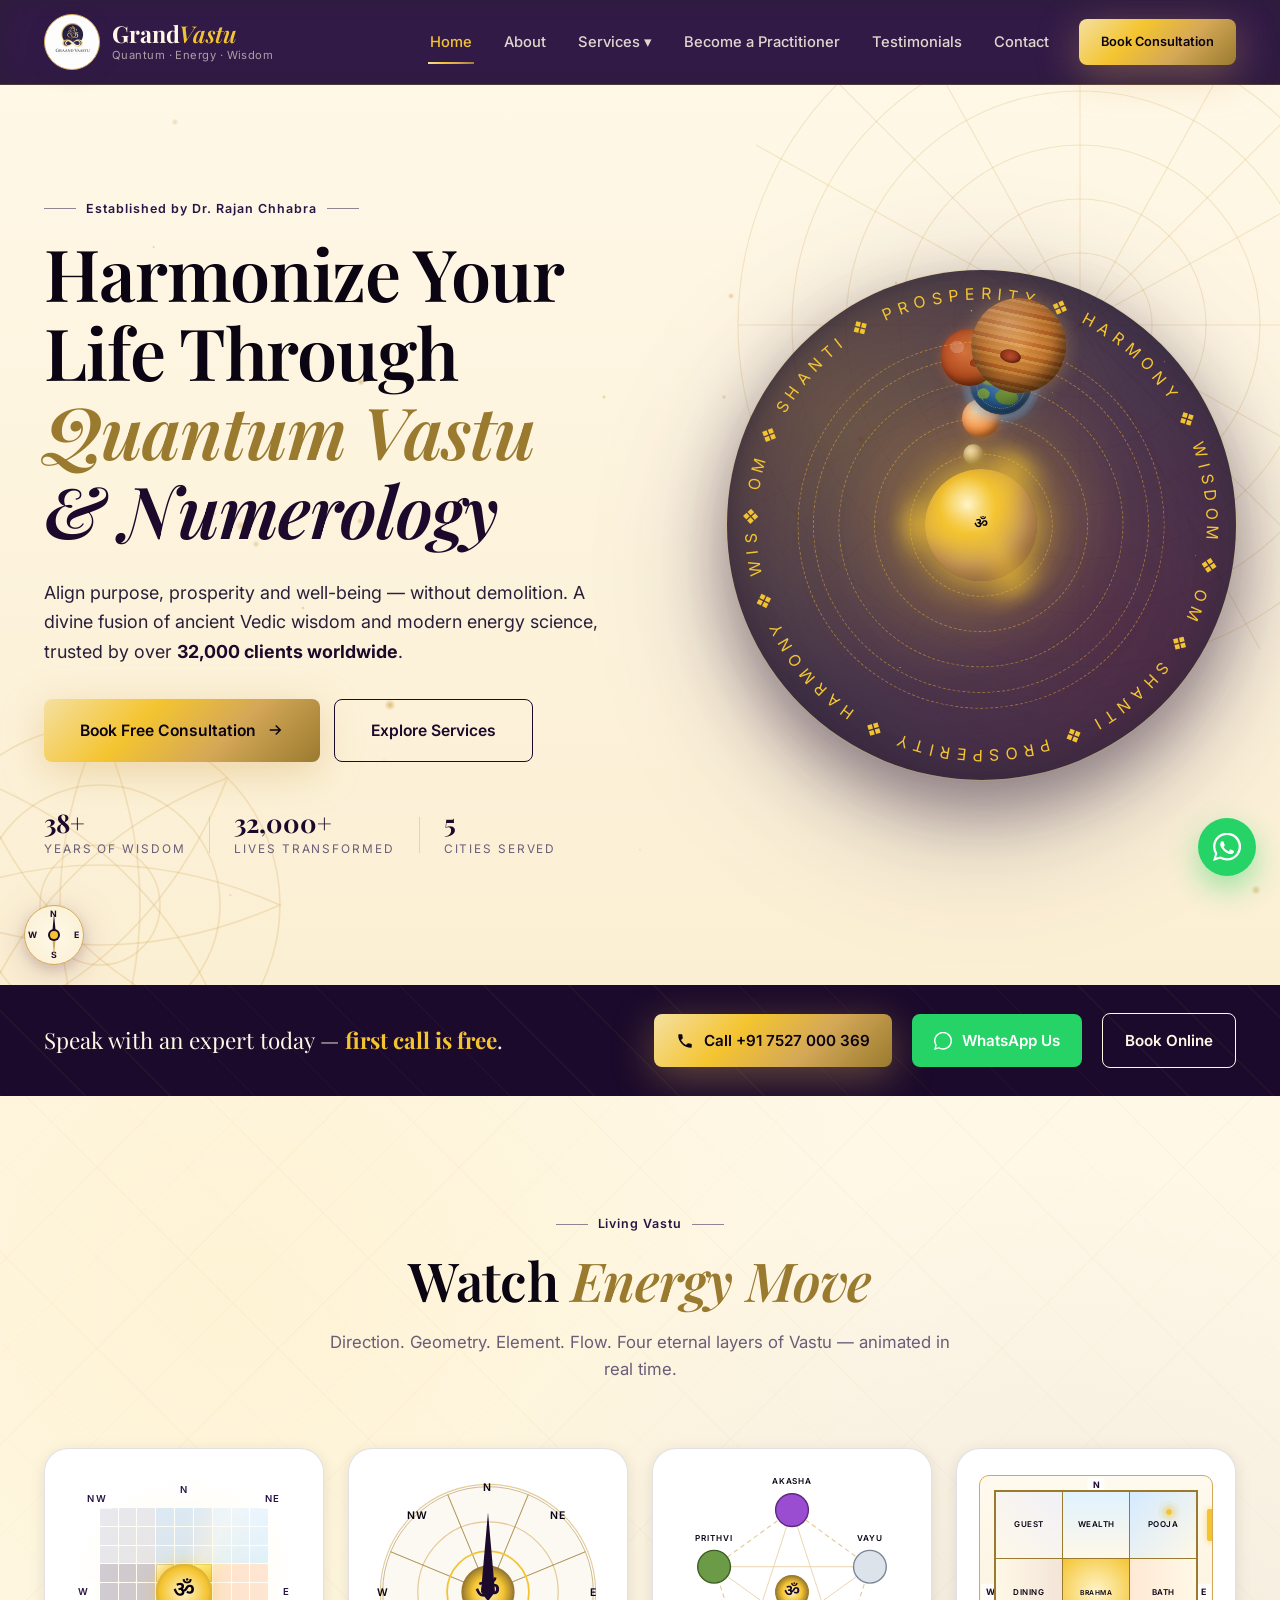
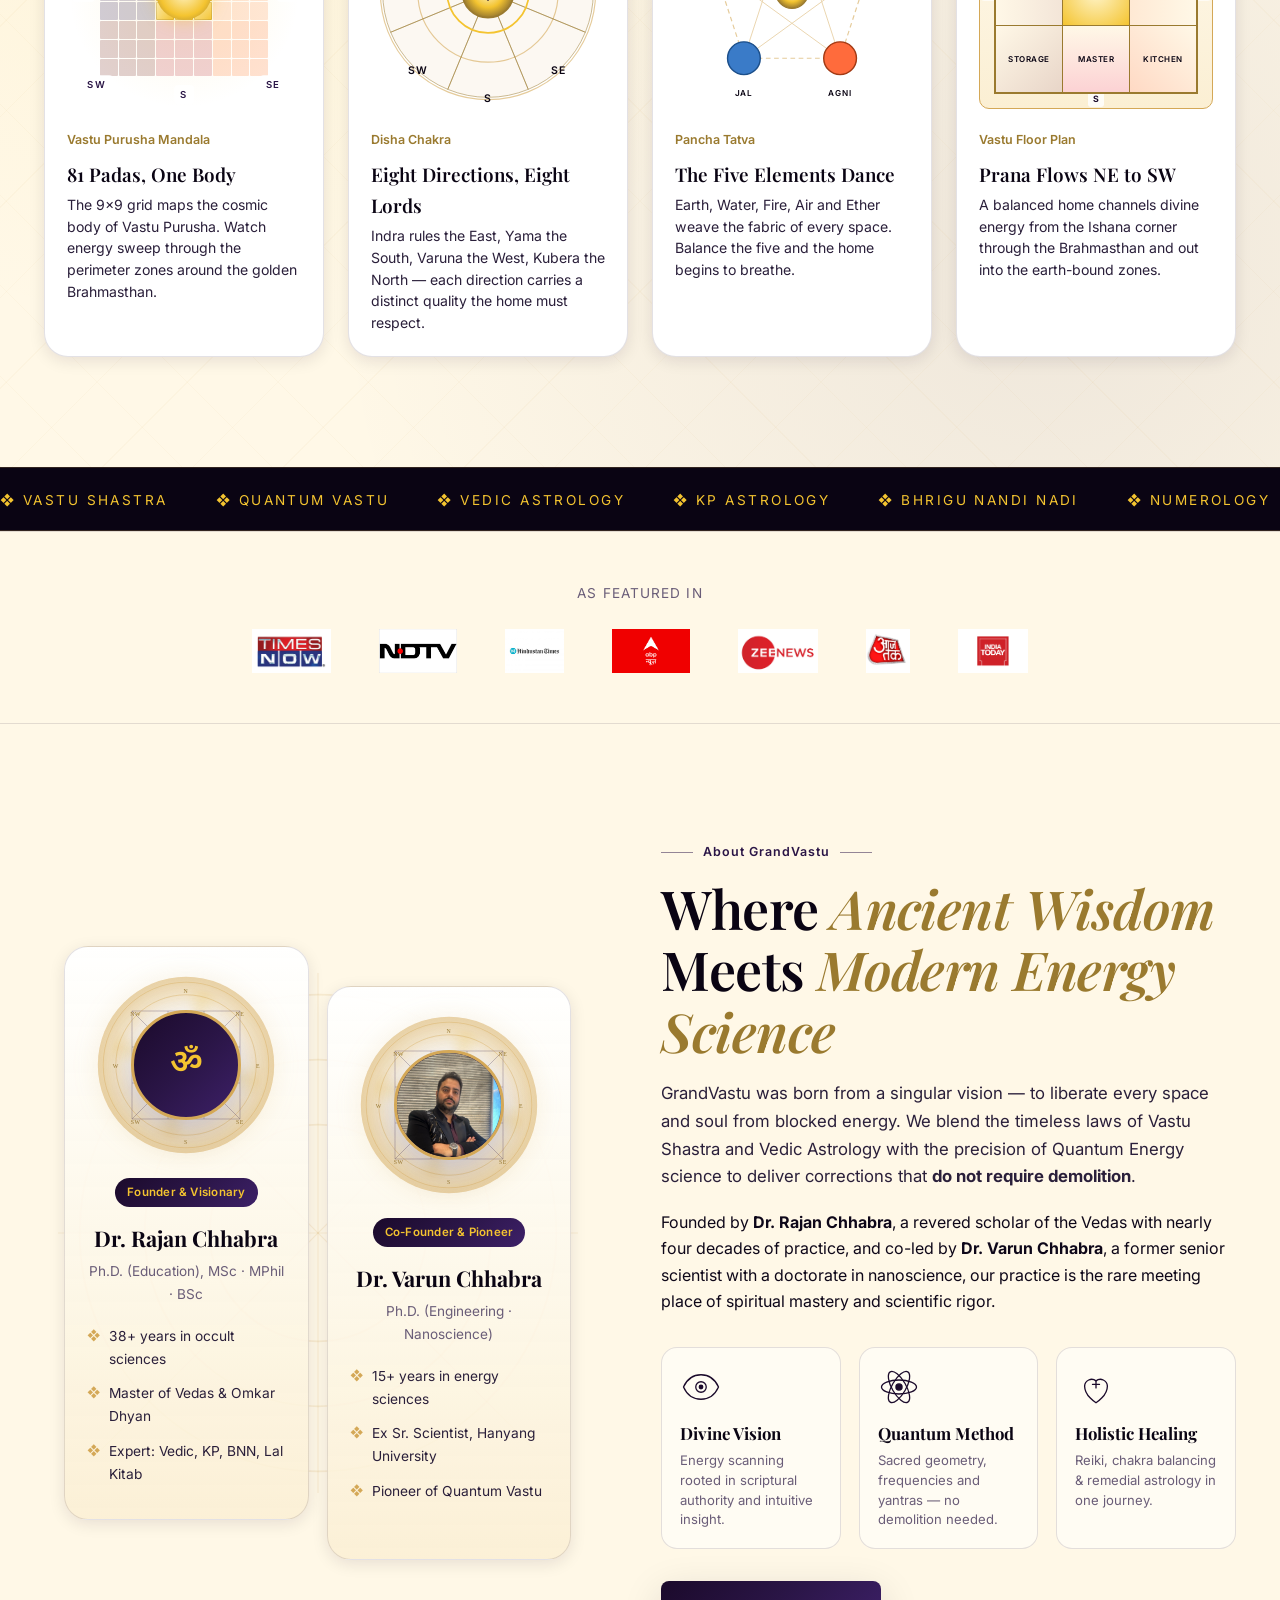
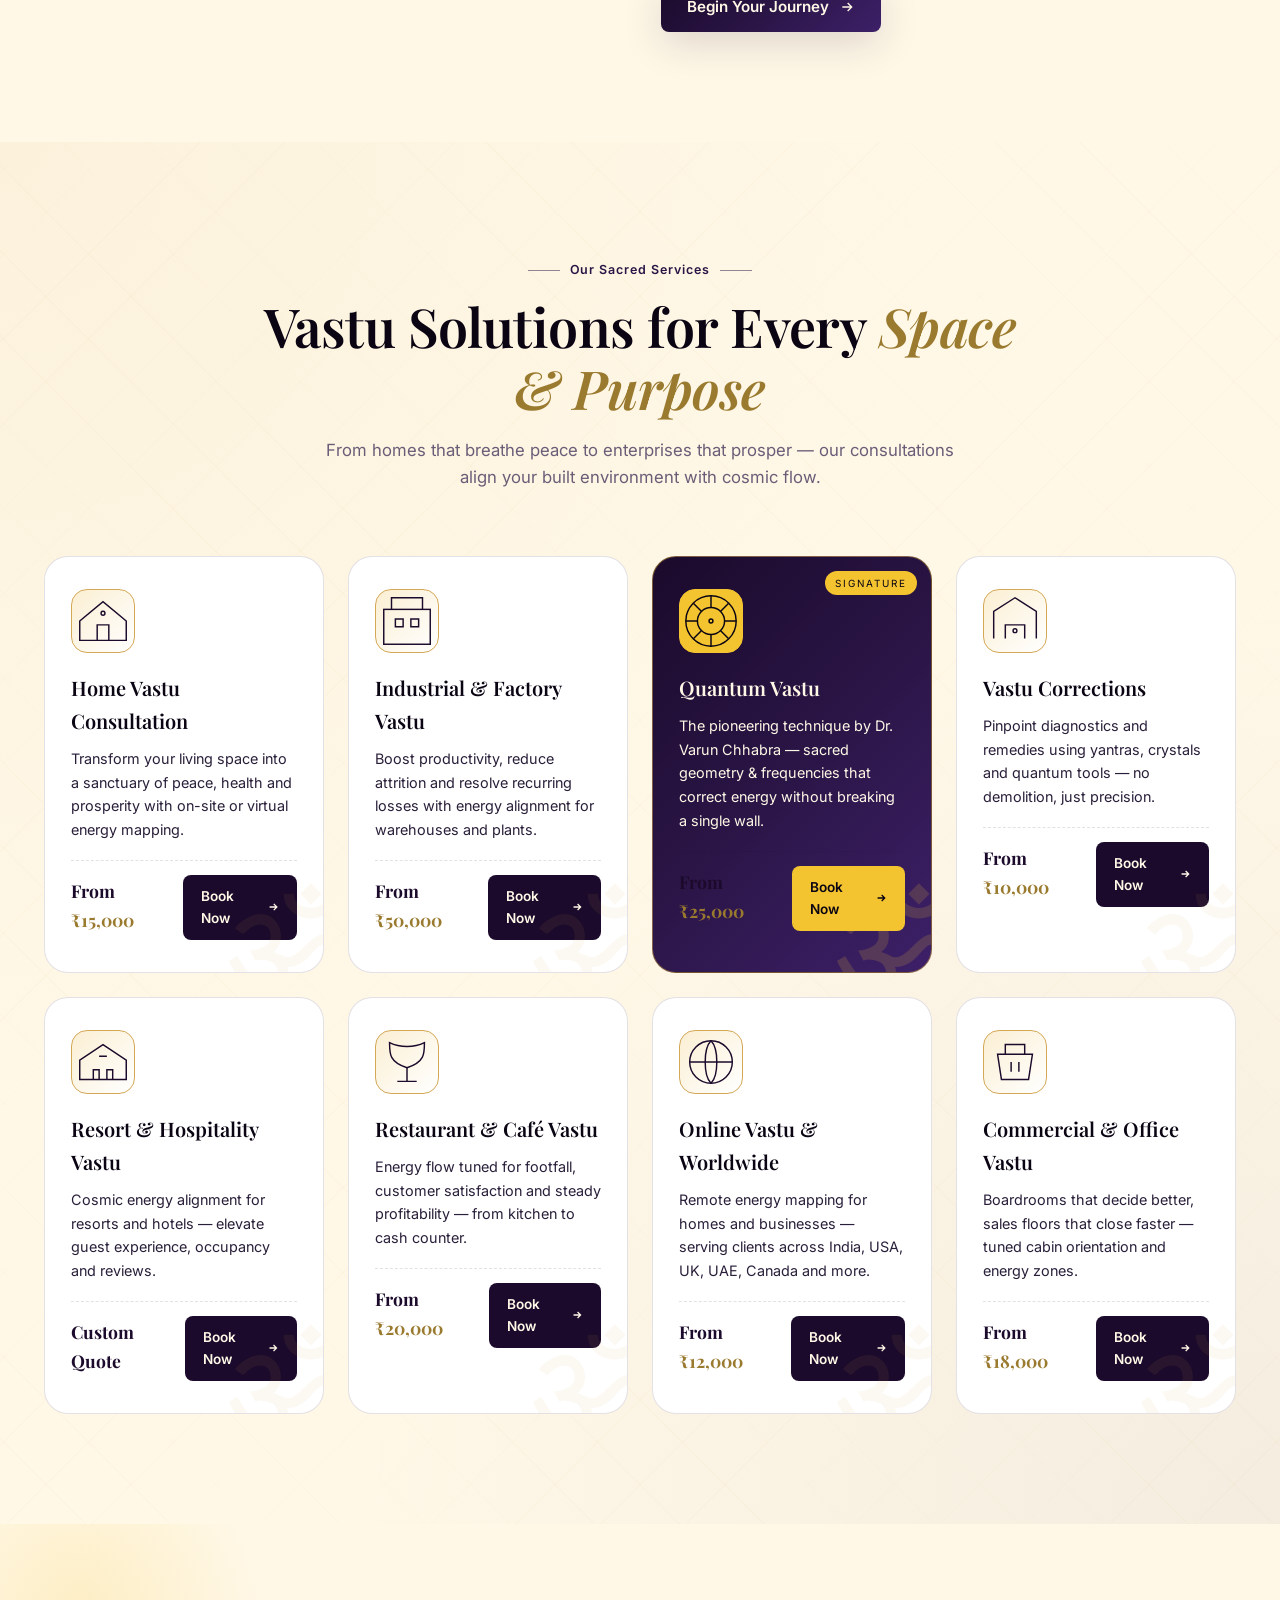
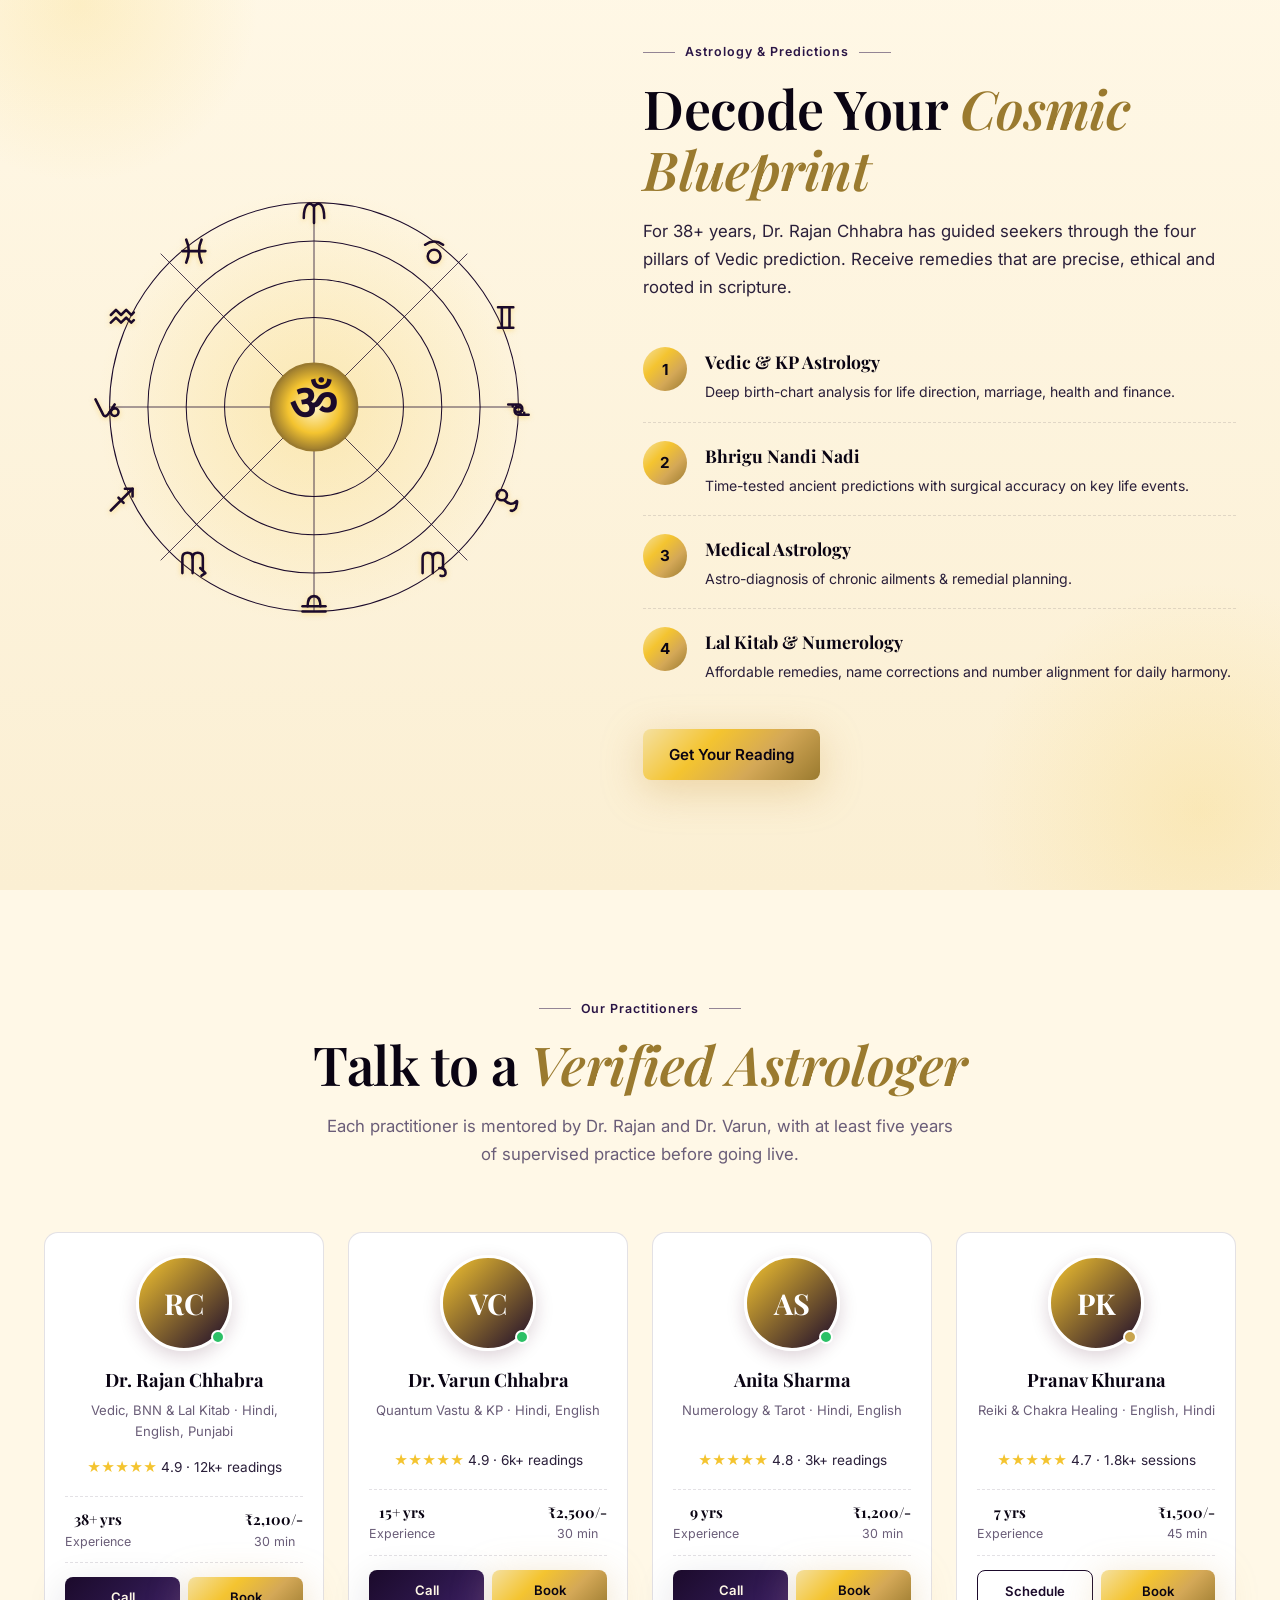
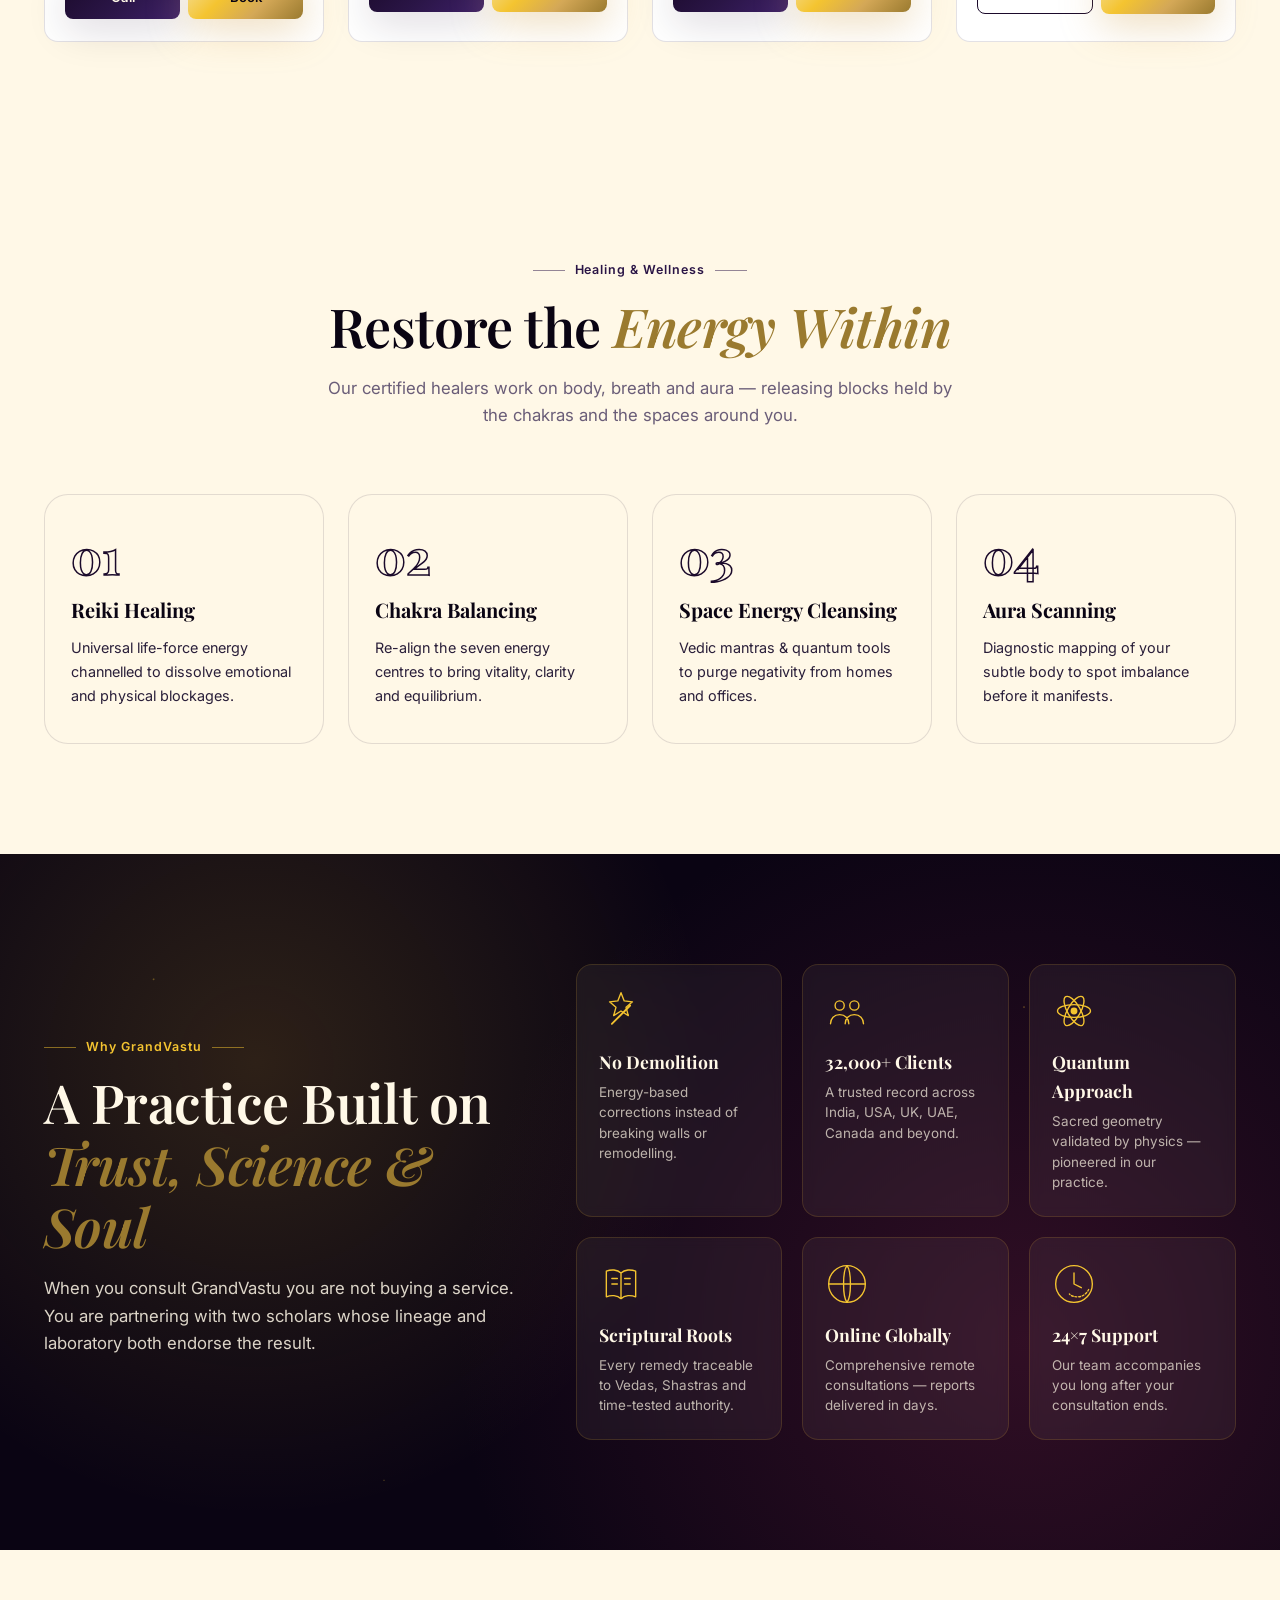
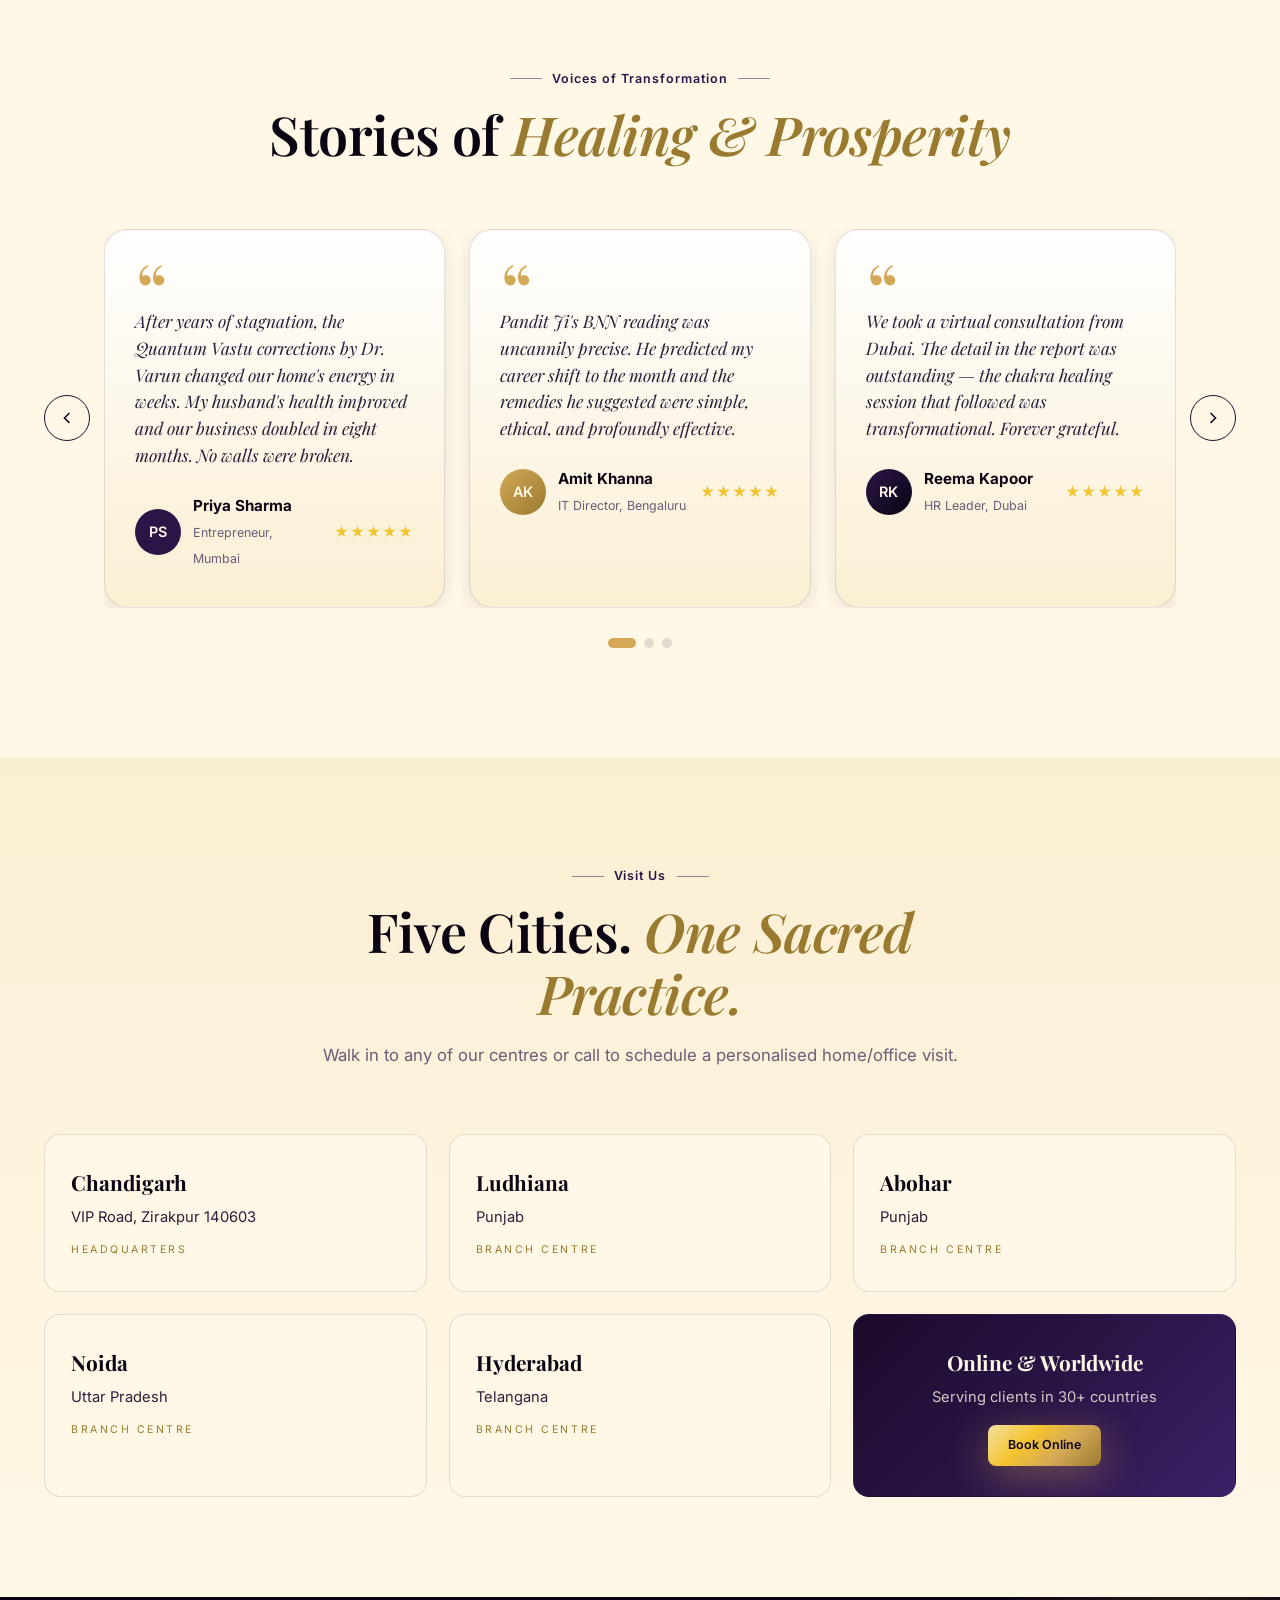
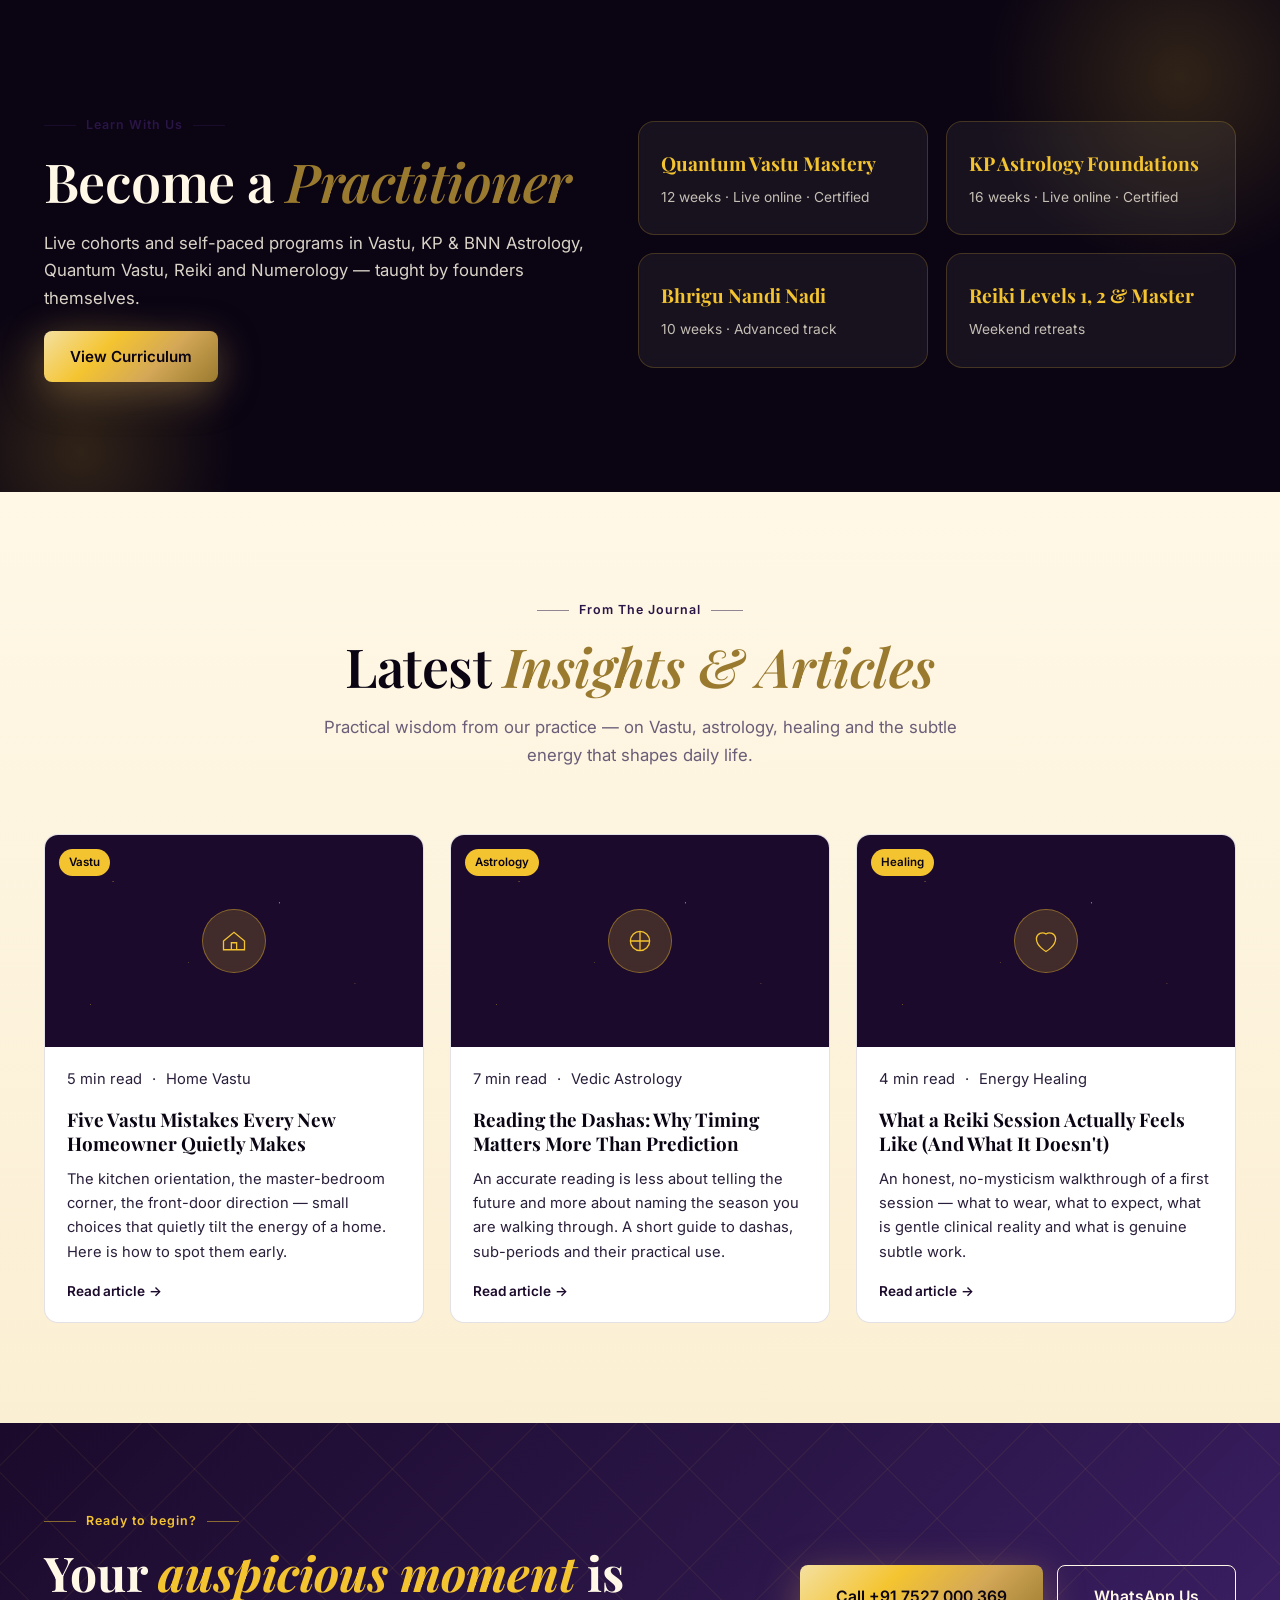
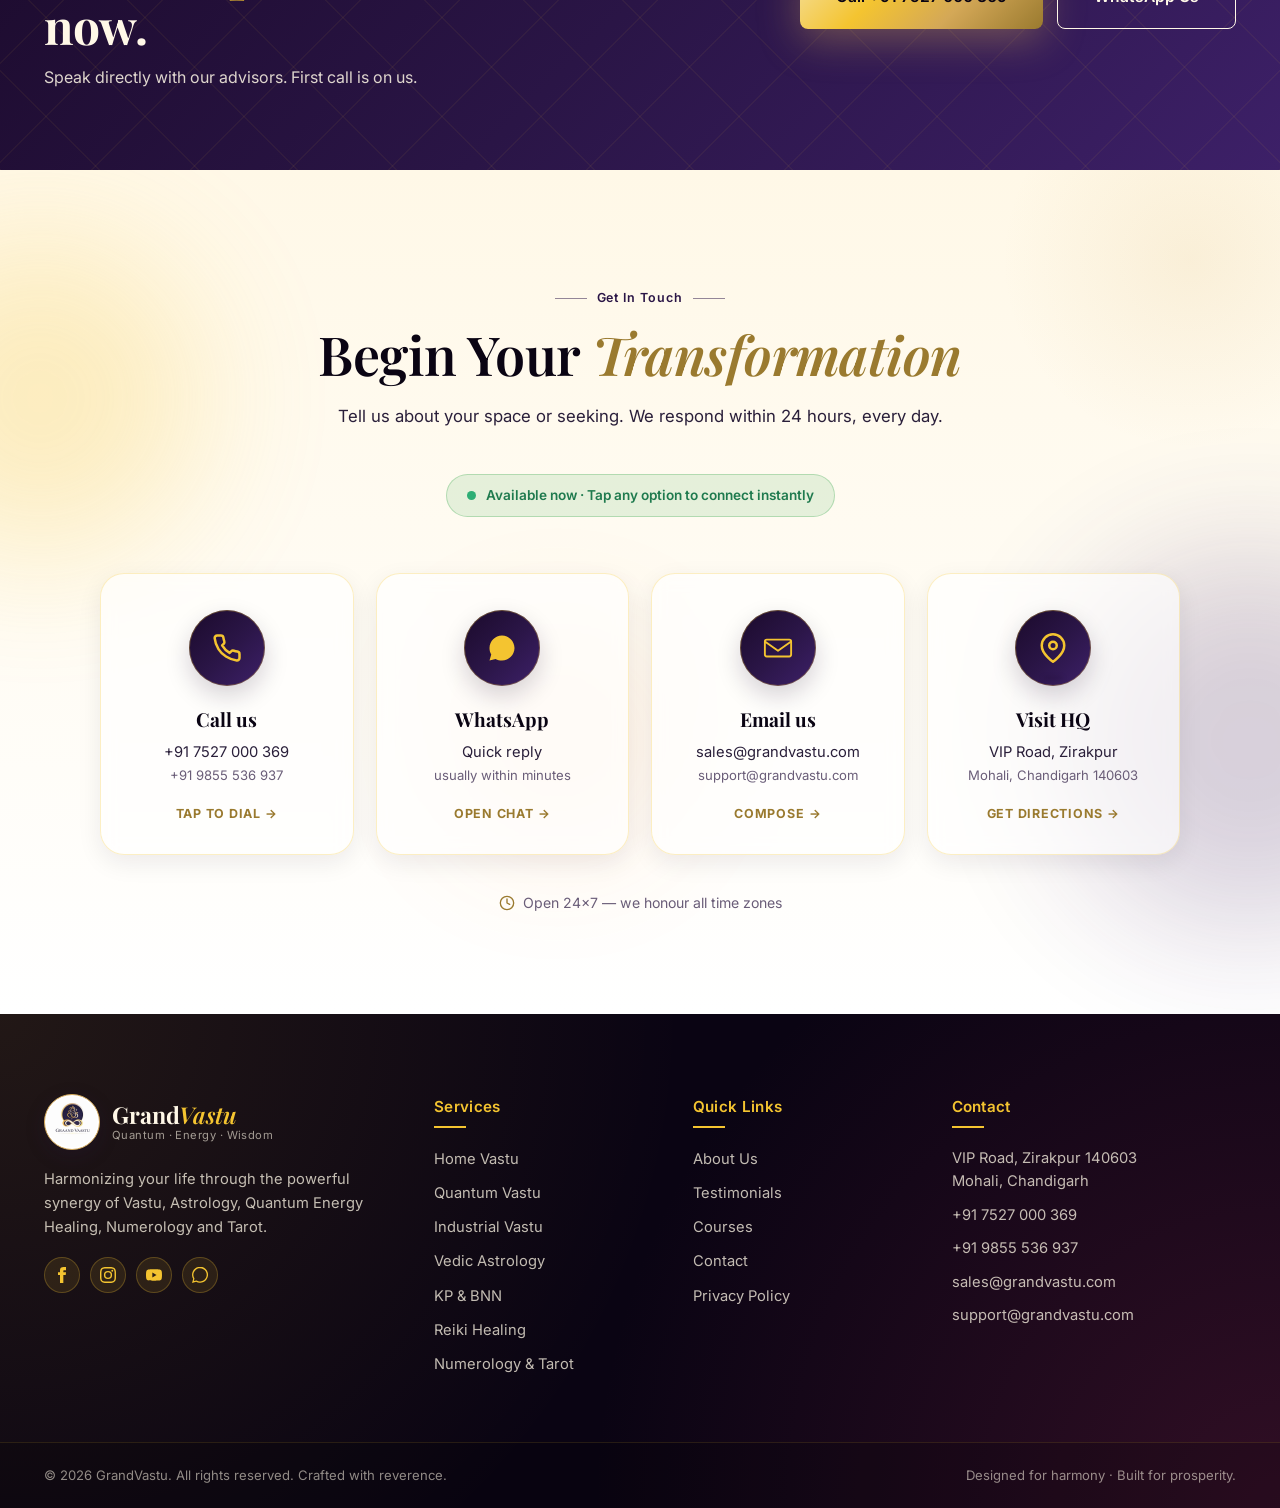
==== commit 44f1bac7: "commit" ====
--- a/index.html
+++ b/index.html
@@ -51,9 +51,9 @@
               <li><a href="astrology.html">Astrology</a></li>
               <li><a href="healing.html">Energy Healing</a></li>
               <li><a href="numerology.html">Numerology &amp; Tarot</a></li>
-              <li><a href="courses.html">Courses</a></li>
             </ul>
           </li>
+          <li><a href="courses.html" class="nav__link">Become a Practitioner</a></li>
           <li><a href="testimonials.html" class="nav__link">Testimonials</a></li>
           <li><a href="contact.html" class="nav__link">Contact</a></li>
         </ul>
@@ -1223,45 +1223,6 @@
     </div>
   </section>
 
-  <!-- ============ APP DOWNLOAD ============ -->
-  <section class="app-cta">
-    <div class="container app-cta__row">
-      <div class="reveal">
-        <span class="eyebrow eyebrow--light"><span class="eyebrow__line"></span> Coming Soon <span class="eyebrow__line"></span></span>
-        <h2>The <em>GrandVastu</em> App</h2>
-        <p>Daily panchang, personalised muhurat alerts, your past readings, and one-tap calls to your favourite practitioner &mdash; all in your pocket.</p>
-        <div class="store-badges">
-          <a href="#" class="store-badge" aria-label="Get it on Google Play">
-            <svg viewBox="0 0 24 24" fill="currentColor" aria-hidden="true"><path d="M3.6 1.6c-.4.4-.6 1-.6 1.7v17.4c0 .7.2 1.3.6 1.7l11-11.4-11-9.4zM14.7 10.6 17.7 8.6 5.4 1.5c-.4-.2-.7-.3-1-.3l10.3 9.4zM18.7 9.5l3.4 2c.7.4.7 1.6 0 2l-3.4 2-3.4-3 3.4-3zM5.4 22.5l9.3-9.4 3 3-12.3 7.1c-.4.2-.7.3-1 .3-.4 0-.7-.1-1-.3z"/></svg>
-            <span>
-              <span class="store-badge__small">Get it on</span>
-              <span class="store-badge__big">Google Play</span>
-            </span>
-          </a>
-          <a href="#" class="store-badge" aria-label="Download on the App Store">
-            <svg viewBox="0 0 24 24" fill="currentColor" aria-hidden="true"><path d="M17.05 12.04c-.03-2.6 2.13-3.86 2.23-3.92-1.21-1.77-3.1-2.02-3.78-2.05-1.6-.16-3.13.94-3.95.94-.81 0-2.08-.92-3.42-.9-1.76.03-3.39 1.02-4.3 2.6-1.83 3.18-.47 7.88 1.31 10.46.86 1.26 1.89 2.68 3.24 2.63 1.31-.05 1.81-.85 3.39-.85 1.59 0 2.03.85 3.42.83 1.41-.03 2.31-1.29 3.17-2.55 1-1.46 1.41-2.88 1.43-2.96-.03-.01-2.74-1.05-2.77-4.16zM14.46 4.4c.71-.86 1.2-2.06 1.07-3.25-1.03.04-2.29.69-3.03 1.55-.66.76-1.24 1.98-1.09 3.16 1.15.09 2.33-.59 3.05-1.46z"/></svg>
-            <span>
-              <span class="store-badge__small">Download on the</span>
-              <span class="store-badge__big">App Store</span>
-            </span>
-          </a>
-        </div>
-      </div>
-      <div class="reveal">
-        <div class="app-cta__phone">
-          <div class="app-cta__screen">
-            <div class="app-cta__screen-logo">
-              <img src="assets/images/logo-md.jpg" alt="GrandVastu" />
-            </div>
-            <h4>GrandVastu</h4>
-            <p>Today&apos;s panchang &middot; tomorrow&apos;s muhurat &middot; your readings, all in one place.</p>
-            <span class="app-cta__screen-cta">Open my dashboard &rarr;</span>
-          </div>
-        </div>
-      </div>
-    </div>
-  </section>
-
   <!-- ============ CTA BAND ============ -->
   <section class="cta-band">
     <div class="container cta-band__row">
@@ -1278,73 +1239,74 @@
   </section>
 
   <!-- ============ CONTACT ============ -->
-  <section class="contact" id="contact">
-    <div class="container contact__row">
-      <div class="contact__info reveal">
+  <section class="contact contact--live" id="contact">
+    <div class="contact__bg" aria-hidden="true">
+      <span class="contact__orb contact__orb--1"></span>
+      <span class="contact__orb contact__orb--2"></span>
+      <span class="contact__orb contact__orb--3"></span>
+    </div>
+    <div class="container">
+      <div class="contact__head reveal">
         <span class="eyebrow"><span class="eyebrow__line"></span> Get In Touch <span class="eyebrow__line"></span></span>
         <h2 class="section__title">Begin Your <em>Transformation</em></h2>
-        <p class="lead">Tell us about your space or seeking. We&apos;ll respond within 24 hours with a recommended consultation path.</p>
-
-        <ul class="contact__list">
-          <li>
-            <div class="contact__icon"><svg viewBox="0 0 24 24" width="22" height="22" fill="none" stroke="currentColor" stroke-width="2"><path d="M21 10c0 7-9 13-9 13S3 17 3 10a9 9 0 0 1 18 0z"/><circle cx="12" cy="10" r="3"/></svg></div>
-            <div><strong>Headquarters</strong><span>VIP Road, Zirakpur 140603, Mohali, Chandigarh</span></div>
-          </li>
-          <li>
-            <div class="contact__icon"><svg viewBox="0 0 24 24" width="22" height="22" fill="none" stroke="currentColor" stroke-width="2"><path d="M22 16.92v3a2 2 0 0 1-2.18 2 19.8 19.8 0 0 1-8.63-3.07 19.5 19.5 0 0 1-6-6 19.8 19.8 0 0 1-3.07-8.67A2 2 0 0 1 4.11 2h3a2 2 0 0 1 2 1.72c.13.96.36 1.9.7 2.81a2 2 0 0 1-.45 2.11L8.09 9.91a16 16 0 0 0 6 6l1.27-1.27a2 2 0 0 1 2.11-.45c.91.34 1.85.57 2.81.7A2 2 0 0 1 22 16.92z"/></svg></div>
-            <div><strong>Phone</strong><span><a href="tel:+917527000369">+91-7527000369</a> &nbsp;&middot;&nbsp; <a href="tel:+919855536937">+91-9855536937</a></span></div>
-          </li>
-          <li>
-            <div class="contact__icon"><svg viewBox="0 0 24 24" width="22" height="22" fill="none" stroke="currentColor" stroke-width="2"><path d="M4 4h16v16H4z"/><path d="M22 6 12 13 2 6"/></svg></div>
-            <div><strong>Email</strong><span><a href="mailto:sales@grandvastu.com">sales@grandvastu.com</a> &nbsp;&middot;&nbsp; <a href="mailto:support@grandvastu.com">support@grandvastu.com</a></span></div>
-          </li>
-          <li>
-            <div class="contact__icon"><svg viewBox="0 0 24 24" width="22" height="22" fill="none" stroke="currentColor" stroke-width="2"><circle cx="12" cy="12" r="10"/><path d="M12 6v6l4 2"/></svg></div>
-            <div><strong>Hours</strong><span>Open 24&#215;7 &mdash; we honour all time zones</span></div>
-          </li>
-        </ul>
-      </div>
-
-      <form class="contact__form reveal" id="contactForm" novalidate>
-        <h3>Request a Consultation</h3>
-        <div class="field">
-          <input type="text" name="name" id="f-name" required>
-          <label for="f-name">Your Full Name</label>
-        </div>
-        <div class="field-row">
-          <div class="field">
-            <input type="tel" name="phone" id="f-phone" required pattern="[0-9+\-\s]{7,}">
-            <label for="f-phone">Phone</label>
-          </div>
-          <div class="field">
-            <input type="email" name="email" id="f-email" required>
-            <label for="f-email">Email</label>
-          </div>
-        </div>
-        <div class="field">
-          <select name="service" id="f-service" required>
-            <option value="" disabled selected hidden></option>
-            <option>Home Vastu</option>
-            <option>Quantum Vastu</option>
-            <option>Industrial Vastu</option>
-            <option>Astrology Reading</option>
-            <option>Numerology &amp; Tarot</option>
-            <option>Energy Healing</option>
-            <option>Course Enrolment</option>
-          </select>
-          <label for="f-service">Service of Interest</label>
-        </div>
-        <div class="field">
-          <textarea name="message" id="f-message" rows="4" required></textarea>
-          <label for="f-message">Tell us briefly about your need</label>
-        </div>
-        <button type="submit" class="btn btn--gold btn--lg btn--full">
-          <span>Submit Enquiry</span>
-          <svg viewBox="0 0 24 24" width="18" height="18" fill="none" stroke="currentColor" stroke-width="2"><path d="M22 2 11 13M22 2l-7 20-4-9-9-4z"/></svg>
-        </button>
-        <p class="contact__form-note">We respect your privacy. Your information is never shared.</p>
-        <p class="contact__form-success" id="formSuccess" role="status">Thank you! Your enquiry has been received. We will reach out within 24 hours.</p>
-      </form>
+        <p class="lead">Tell us about your space or seeking. We respond within 24 hours, every day.</p>
+        <div class="contact__live-badge">
+          <span class="contact__live-dot" aria-hidden="true"></span>
+          <span>Available now &middot; Tap any option to connect instantly</span>
+        </div>
+      </div>
+
+      <div class="contact-grid">
+        <a href="tel:+917527000369" class="ccard ccard--call reveal">
+          <div class="ccard__icon">
+            <span class="ccard__ring"></span>
+            <span class="ccard__ring ccard__ring--2"></span>
+            <svg viewBox="0 0 24 24" fill="none" stroke="currentColor" stroke-width="2" stroke-linecap="round" stroke-linejoin="round" aria-hidden="true"><path d="M22 16.92v3a2 2 0 0 1-2.18 2 19.8 19.8 0 0 1-8.63-3.07 19.5 19.5 0 0 1-6-6 19.8 19.8 0 0 1-3.07-8.67A2 2 0 0 1 4.11 2h3a2 2 0 0 1 2 1.72c.13.96.36 1.9.7 2.81a2 2 0 0 1-.45 2.11L8.09 9.91a16 16 0 0 0 6 6l1.27-1.27a2 2 0 0 1 2.11-.45c.91.34 1.85.57 2.81.7A2 2 0 0 1 22 16.92z"/></svg>
+          </div>
+          <h4>Call us</h4>
+          <p>+91 7527 000 369<br><span class="ccard__sub">+91 9855 536 937</span></p>
+          <span class="ccard__cta">Tap to dial <span aria-hidden="true">&rarr;</span></span>
+        </a>
+
+        <a href="https://wa.me/917527000369" class="ccard ccard--wa reveal" target="_blank" rel="noopener">
+          <div class="ccard__icon">
+            <span class="ccard__bubble"></span>
+            <span class="ccard__bubble ccard__bubble--2"></span>
+            <span class="ccard__bubble ccard__bubble--3"></span>
+            <svg viewBox="0 0 24 24" fill="currentColor" aria-hidden="true"><path d="M17.5 14.4c-.3-.1-1.7-.8-2-.9-.3-.1-.5-.1-.7.2-.2.3-.8 1-.9 1.1-.2.2-.3.2-.6.1-.3-.1-1.3-.5-2.4-1.5-.9-.8-1.5-1.8-1.7-2.1-.2-.3 0-.5.1-.6.1-.1.3-.3.4-.5.1-.2.2-.3.3-.5.1-.2 0-.4 0-.5 0-.1-.7-1.6-.9-2.2-.2-.6-.5-.5-.7-.5h-.6c-.2 0-.5.1-.8.4-.3.3-1.1 1-1.1 2.5s1.1 3 1.3 3.2c.2.2 2.2 3.4 5.4 4.7.8.3 1.4.5 1.9.7.8.2 1.5.2 2.1.1.6-.1 1.7-.7 2-1.4.2-.7.2-1.3.2-1.4-.1-.1-.3-.2-.6-.3zM12 2C6.5 2 2 6.5 2 12c0 1.9.5 3.7 1.4 5.2L2 22l4.9-1.3C8.4 21.5 10.1 22 12 22c5.5 0 10-4.5 10-10S17.5 2 12 2z"/></svg>
+          </div>
+          <h4>WhatsApp</h4>
+          <p>Quick reply<br><span class="ccard__sub">usually within minutes</span></p>
+          <span class="ccard__cta">Open chat <span aria-hidden="true">&rarr;</span></span>
+        </a>
+
+        <a href="mailto:sales@grandvastu.com" class="ccard ccard--mail reveal">
+          <div class="ccard__icon">
+            <svg viewBox="0 0 32 24" fill="none" stroke="currentColor" stroke-width="2" stroke-linecap="round" stroke-linejoin="round" aria-hidden="true">
+              <rect x="2" y="3" width="28" height="18" rx="2"/>
+              <path class="ccard__mail-flap" d="M2 5l14 10L30 5"/>
+            </svg>
+          </div>
+          <h4>Email us</h4>
+          <p>sales@grandvastu.com<br><span class="ccard__sub">support@grandvastu.com</span></p>
+          <span class="ccard__cta">Compose <span aria-hidden="true">&rarr;</span></span>
+        </a>
+
+        <a href="https://www.google.com/maps/search/?api=1&query=VIP+Road+Zirakpur+140603" class="ccard ccard--map reveal" target="_blank" rel="noopener">
+          <div class="ccard__icon">
+            <span class="ccard__pin-shadow"></span>
+            <svg viewBox="0 0 24 24" fill="none" stroke="currentColor" stroke-width="2" stroke-linecap="round" stroke-linejoin="round" aria-hidden="true"><path d="M21 10c0 7-9 13-9 13S3 17 3 10a9 9 0 0 1 18 0z"/><circle cx="12" cy="10" r="3"/></svg>
+          </div>
+          <h4>Visit HQ</h4>
+          <p>VIP Road, Zirakpur<br><span class="ccard__sub">Mohali, Chandigarh 140603</span></p>
+          <span class="ccard__cta">Get directions <span aria-hidden="true">&rarr;</span></span>
+        </a>
+      </div>
+
+      <p class="contact__hours">
+        <svg viewBox="0 0 24 24" width="16" height="16" fill="none" stroke="currentColor" stroke-width="2" stroke-linecap="round" stroke-linejoin="round" aria-hidden="true"><circle cx="12" cy="12" r="10"/><path d="M12 6v6l4 2"/></svg>
+        Open 24&times;7 &mdash; we honour all time zones
+      </p>
     </div>
   </section>
 
--- a/assets/css/styles.css
+++ b/assets/css/styles.css
@@ -271,10 +271,17 @@
   top: 0;
   z-index: 1000;
   background: rgba(27, 10, 43, 0.92);
+  border-bottom: 1px solid rgba(244,196,48,0.18);
+  transition: all .3s var(--ease-out);
+}
+.header::before {
+  content: '';
+  position: absolute;
+  inset: 0;
   backdrop-filter: saturate(160%) blur(14px);
   -webkit-backdrop-filter: saturate(160%) blur(14px);
-  border-bottom: 1px solid rgba(244,196,48,0.18);
-  transition: all .3s var(--ease-out);
+  z-index: -1;
+  pointer-events: none;
 }
 .header.is-scrolled {
   background: rgba(27, 10, 43, 0.98);
@@ -404,13 +411,28 @@
 .hamburger.is-open span:nth-child(2) { opacity: 0; }
 .hamburger.is-open span:nth-child(3) { transform: translateY(-7px) rotate(-45deg); }
 
+.nav__backdrop {
+  display: none;
+  position: fixed;
+  inset: 0;
+  background: rgba(10, 4, 19, 0.55);
+  backdrop-filter: blur(4px);
+  -webkit-backdrop-filter: blur(4px);
+  z-index: 998;
+  opacity: 0;
+  transition: opacity .3s var(--ease-out);
+}
+.nav__backdrop.is-open { opacity: 1; }
+
 @media (max-width: 980px) {
   .hamburger { display: flex; }
+  .nav__backdrop { display: block; }
   .nav {
     position: fixed;
     top: 0; right: 0;
     width: 86%; max-width: 360px;
     height: 100vh;
+    height: 100dvh;
     background: var(--maroon-800);
     flex-direction: column;
     align-items: stretch;
@@ -420,8 +442,11 @@
     transition: transform .4s var(--ease-out);
     z-index: 999;
     overflow-y: auto;
+    -webkit-overflow-scrolling: touch;
+    overscroll-behavior: contain;
   }
   .nav.is-open { transform: translateX(0); }
+  .nav__backdrop:not(.is-open) { pointer-events: none; }
   .nav__close {
     display: block;
     position: absolute;
@@ -1384,8 +1409,113 @@
 }
 .testi__dot.is-active { width: 28px; border-radius: 999px; background: var(--gold-500); }
 
+/* ---------- CONTACT PAGE — Chips + Office + Process ---------- */
+.page-hero__chips {
+  display: flex;
+  flex-wrap: wrap;
+  gap: 10px;
+  margin-top: 28px;
+}
+.chip {
+  display: inline-flex;
+  align-items: center;
+  gap: 8px;
+  padding: 8px 16px;
+  border-radius: 999px;
+  background: rgba(255, 248, 231, 0.08);
+  border: 1px solid rgba(244, 196, 48, 0.35);
+  color: rgba(255, 248, 231, 0.85);
+  font-size: 0.82rem;
+  font-weight: 500;
+  letter-spacing: 0.01em;
+  -webkit-backdrop-filter: blur(6px);
+  backdrop-filter: blur(6px);
+}
+.chip__dot {
+  width: 8px; height: 8px;
+  border-radius: 50%;
+  background: #2eae75;
+  box-shadow: 0 0 0 0 rgba(46, 174, 117, 0.7);
+  animation: liveDotPulse 1.6s ease-out infinite;
+}
+
+.lead--center { text-align: center; max-width: 680px; margin-left: auto; margin-right: auto; }
+
+/* OFFICE + MAP SPLIT */
+.office {
+  background: var(--cream);
+  padding: 100px 0;
+  position: relative;
+}
+.office__row {
+  display: grid;
+  grid-template-columns: 1fr 1.1fr;
+  gap: 60px;
+  align-items: start;
+}
+@media (max-width: 880px) {
+  .office { padding: 70px 0; }
+  .office__row { grid-template-columns: 1fr; gap: 48px; }
+}
+.office__info .lead { color: var(--ink-2); }
+
+.office__details {
+  margin-top: 32px;
+  display: grid;
+  grid-template-columns: 1fr 1fr;
+  gap: 22px 28px;
+}
+@media (max-width: 520px) { .office__details { grid-template-columns: 1fr; } }
+.office__detail {
+  padding: 18px 0;
+  border-top: 1px solid var(--line);
+}
+.office__detail dt {
+  font-family: var(--font-deco);
+  font-size: 0.72rem;
+  letter-spacing: 0.22em;
+  text-transform: uppercase;
+  color: var(--gold-600);
+  margin-bottom: 6px;
+}
+.office__detail dd {
+  color: var(--ink);
+  font-size: 0.96rem;
+  line-height: 1.55;
+  margin: 0;
+}
+
+.office__cta {
+  display: flex;
+  flex-wrap: wrap;
+  gap: 14px;
+  margin-top: 32px;
+}
+
+.office__map .map-wrap {
+  border-radius: var(--radius-lg);
+  overflow: hidden;
+  box-shadow: var(--shadow-md);
+  border: 1px solid var(--line);
+}
+.office__map-caption {
+  margin-top: 14px;
+  font-size: 0.85rem;
+  color: var(--muted);
+  text-align: center;
+  font-style: italic;
+}
+
+/* PROCESS — uses existing .steps but with its own section bg */
+.process {
+  background: linear-gradient(180deg, #fff, var(--cream));
+  padding: 100px 0;
+  position: relative;
+}
+@media (max-width: 880px) { .process { padding: 70px 0; } }
+
 /* ---------- LOCATIONS ---------- */
-.locations { background: linear-gradient(180deg, #fbefd3, var(--cream)); }
+.locations { background: linear-gradient(180deg, #fbefd3, var(--cream)); padding: 100px 0; }
 .locations__grid {
   display: grid;
   grid-template-columns: repeat(3, 1fr);
@@ -1531,12 +1661,13 @@
 }
 .contact__row {
   display: grid;
-  grid-template-columns: 1fr 1fr;
-  gap: 60px;
+  grid-template-columns: 1fr;
+  gap: 40px;
   align-items: start;
   position: relative;
-}
-@media (max-width: 880px) { .contact__row { grid-template-columns: 1fr; gap: 40px; } }
+  max-width: 860px;
+  margin: 0 auto;
+}
 
 .contact__list { margin-top: 28px; }
 .contact__list li {
@@ -1644,6 +1775,258 @@
 }
 .contact__form-success.is-visible { display: block; animation: slideUp .4s var(--ease-out); }
 @keyframes slideUp { from { transform: translateY(8px); opacity: 0; } }
+
+/* ---------- CONTACT — LIVE REDESIGN ---------- */
+.contact--live { padding: 110px 0 100px; }
+.contact--live .contact__bg {
+  position: absolute;
+  inset: 0;
+  pointer-events: none;
+  overflow: hidden;
+}
+.contact__orb {
+  position: absolute;
+  border-radius: 50%;
+  filter: blur(70px);
+  opacity: 0.45;
+  animation: contactOrbFloat 18s ease-in-out infinite;
+}
+.contact__orb--1 { width: 320px; height: 320px; background: rgba(244,196,48,.55); top: 8%; left: -120px; }
+.contact__orb--2 { width: 380px; height: 380px; background: rgba(61,32,104,.45); bottom: 10%; right: -160px; animation-delay: -6s; }
+.contact__orb--3 { width: 220px; height: 220px; background: rgba(255,140,66,.4); top: 55%; left: 35%; opacity: 0.3; animation-delay: -12s; }
+@keyframes contactOrbFloat {
+  0%, 100% { transform: translate(0, 0) scale(1); }
+  33%      { transform: translate(28px, -34px) scale(1.06); }
+  66%      { transform: translate(-30px, 24px) scale(0.96); }
+}
+
+.contact--live .contact__head {
+  text-align: center;
+  max-width: 720px;
+  margin: 0 auto 56px;
+  position: relative;
+  z-index: 2;
+}
+.contact--live .contact__head .lead { color: var(--ink-2); margin-top: 14px; }
+
+.contact__live-badge {
+  display: inline-flex;
+  align-items: center;
+  gap: 10px;
+  margin-top: 26px;
+  padding: 9px 20px;
+  border-radius: 999px;
+  background: rgba(46,160,67,.12);
+  color: #1f7a4e;
+  font-size: 0.85rem;
+  font-weight: 600;
+  border: 1px solid rgba(46,160,67,.28);
+}
+.contact__live-dot {
+  width: 9px; height: 9px;
+  border-radius: 50%;
+  background: #2eae75;
+  position: relative;
+  box-shadow: 0 0 0 0 rgba(46,174,117,.7);
+  animation: liveDotPulse 1.6s ease-out infinite;
+}
+@keyframes liveDotPulse {
+  0%   { box-shadow: 0 0 0 0 rgba(46,174,117,.7); }
+  70%  { box-shadow: 0 0 0 12px rgba(46,174,117,0); }
+  100% { box-shadow: 0 0 0 0 rgba(46,174,117,0); }
+}
+
+.contact-grid {
+  display: grid;
+  grid-template-columns: repeat(auto-fit, minmax(240px, 1fr));
+  gap: 22px;
+  position: relative;
+  z-index: 2;
+  max-width: 1080px;
+  margin: 0 auto;
+}
+@media (min-width: 920px) {
+  .contact-grid { grid-template-columns: repeat(4, 1fr); }
+}
+
+.ccard {
+  position: relative;
+  display: flex;
+  flex-direction: column;
+  align-items: center;
+  text-align: center;
+  padding: 36px 22px 30px;
+  background: rgba(255,255,255,0.65);
+  -webkit-backdrop-filter: blur(8px);
+  backdrop-filter: blur(8px);
+  border: 1px solid rgba(244,196,48,0.28);
+  border-radius: var(--radius-lg);
+  box-shadow: 0 8px 24px rgba(27,10,43,0.08);
+  text-decoration: none;
+  color: var(--ink);
+  transition: transform .35s var(--ease-out), box-shadow .35s var(--ease-out), border-color .35s var(--ease-out);
+  overflow: hidden;
+  isolation: isolate;
+}
+.ccard::after {
+  content: '';
+  position: absolute;
+  inset: -1px;
+  border-radius: inherit;
+  background: linear-gradient(135deg, rgba(244,196,48,.0), rgba(244,196,48,.18), rgba(255,140,66,.18));
+  opacity: 0;
+  z-index: -1;
+  transition: opacity .35s var(--ease-out);
+}
+.ccard:hover {
+  transform: translateY(-6px);
+  border-color: var(--gold-400);
+  box-shadow: 0 22px 50px rgba(45,27,78,0.18), 0 0 30px rgba(244,196,48,0.22);
+}
+.ccard:hover::after { opacity: 1; }
+
+.ccard__icon {
+  position: relative;
+  width: 76px; height: 76px;
+  border-radius: 50%;
+  display: inline-flex;
+  align-items: center;
+  justify-content: center;
+  background: var(--grad-royal);
+  color: var(--gold-400);
+  margin-bottom: 18px;
+  box-shadow: inset 0 0 0 1px rgba(244,196,48,.3), 0 10px 24px rgba(27,10,43,.18);
+  transition: transform .4s var(--ease-out);
+}
+.ccard:hover .ccard__icon { transform: scale(1.08); }
+.ccard__icon svg { width: 30px; height: 30px; position: relative; z-index: 2; }
+
+.ccard h4 {
+  font-family: var(--font-serif);
+  font-size: 1.2rem;
+  font-weight: 700;
+  color: var(--maroon-900);
+  margin-bottom: 6px;
+}
+.ccard p {
+  font-size: 0.92rem;
+  color: var(--ink-2);
+  line-height: 1.5;
+  margin-bottom: 18px;
+  word-break: break-word;
+}
+.ccard__sub { color: var(--muted); font-size: 0.82rem; }
+
+.ccard__cta {
+  display: inline-flex;
+  align-items: center;
+  gap: 4px;
+  font-size: 0.78rem;
+  font-weight: 700;
+  letter-spacing: 0.06em;
+  color: var(--gold-600);
+  text-transform: uppercase;
+  margin-top: auto;
+  transition: gap .3s var(--ease-out), color .3s var(--ease-out);
+}
+.ccard:hover .ccard__cta { color: var(--maroon-800); gap: 10px; }
+
+/* Phone — pulsing rings on hover */
+.ccard--call .ccard__ring {
+  position: absolute;
+  inset: 0;
+  border-radius: 50%;
+  border: 2px solid var(--gold-400);
+  opacity: 0;
+  pointer-events: none;
+}
+.ccard--call:hover .ccard__ring { animation: callRing 1.4s ease-out infinite; }
+.ccard--call:hover .ccard__ring--2 { animation-delay: .7s; }
+@keyframes callRing {
+  0%   { transform: scale(0.9); opacity: 0.85; }
+  100% { transform: scale(1.7); opacity: 0; }
+}
+.ccard--call:hover .ccard__icon svg { animation: callShake .8s ease-in-out infinite; transform-origin: 50% 50%; }
+@keyframes callShake {
+  0%, 100% { transform: rotate(0deg); }
+  20% { transform: rotate(-12deg); }
+  40% { transform: rotate(10deg); }
+  60% { transform: rotate(-6deg); }
+  80% { transform: rotate(4deg); }
+}
+
+/* WhatsApp — floating chat bubbles on hover */
+.ccard--wa .ccard__bubble {
+  position: absolute;
+  width: 7px; height: 7px;
+  background: var(--gold-400);
+  border-radius: 50%;
+  bottom: 18px;
+  right: 14px;
+  opacity: 0;
+  pointer-events: none;
+}
+.ccard--wa:hover .ccard__bubble { animation: chatBubble 1.4s ease-out infinite; }
+.ccard--wa:hover .ccard__bubble--2 { animation-delay: .35s; right: 24px; width: 5px; height: 5px; }
+.ccard--wa:hover .ccard__bubble--3 { animation-delay: .7s; right: 30px; width: 6px; height: 6px; }
+@keyframes chatBubble {
+  0%   { transform: translateY(0) scale(0.4); opacity: 0; }
+  20%  { opacity: 1; }
+  100% { transform: translateY(-34px) scale(1); opacity: 0; }
+}
+
+/* Email — flap opens on hover */
+.ccard--mail .ccard__icon { perspective: 220px; }
+.ccard--mail .ccard__icon svg { overflow: visible; }
+.ccard--mail .ccard__mail-flap {
+  transform-origin: 50% 5px;
+  transform-box: fill-box;
+  transition: transform .45s var(--ease-out);
+}
+.ccard--mail:hover .ccard__mail-flap { transform: rotateX(180deg) translateY(-2px); }
+
+/* Map — pin drop on hover */
+.ccard--map .ccard__icon svg { transition: transform .5s var(--ease-out); }
+.ccard--map:hover .ccard__icon svg { animation: pinDrop .7s var(--ease-bounce); }
+@keyframes pinDrop {
+  0%   { transform: translateY(-12px); }
+  60%  { transform: translateY(3px); }
+  80%  { transform: translateY(-2px); }
+  100% { transform: translateY(0); }
+}
+.ccard--map .ccard__pin-shadow {
+  position: absolute;
+  bottom: 6px; left: 50%;
+  width: 22px; height: 4px;
+  background: rgba(27,10,43,.4);
+  border-radius: 50%;
+  transform: translateX(-50%) scale(1);
+  filter: blur(2px);
+  transition: transform .5s var(--ease-out), opacity .5s var(--ease-out);
+  opacity: 0.6;
+}
+.ccard--map:hover .ccard__pin-shadow { transform: translateX(-50%) scale(0.5); opacity: 0.9; }
+
+.contact__hours {
+  display: flex;
+  align-items: center;
+  justify-content: center;
+  gap: 8px;
+  margin-top: 36px;
+  font-size: 0.88rem;
+  color: var(--muted);
+  position: relative;
+  z-index: 2;
+}
+.contact__hours svg { color: var(--gold-600); }
+
+@media (prefers-reduced-motion: reduce) {
+  .contact__orb,
+  .contact__live-dot,
+  .ccard:hover .ccard__ring,
+  .ccard--call:hover .ccard__icon svg,
+  .ccard--wa:hover .ccard__bubble { animation: none; }
+}
 
 /* ---------- FOOTER ---------- */
 .footer {
@@ -2094,6 +2477,197 @@
 .hero--cosmos .cosmos { filter: drop-shadow(0 30px 60px rgba(45,27,78,.35)); }
 
 /* =====================================================
+   VASTU YANTRA — Sacred geometry live animation
+   (Replaces cosmos: Brahmasthan + 8 directions + mantra)
+   ===================================================== */
+.yantra {
+  position: relative;
+  width: 100%;
+  aspect-ratio: 1/1;
+  max-width: 520px;
+  margin: 0 auto;
+  z-index: 2;
+  border-radius: 50%;
+  overflow: hidden;
+  background:
+    radial-gradient(circle at 50% 50%, rgba(27,10,43,0.55) 0%, rgba(27,10,43,0.80) 60%, rgba(10,4,19,0.94) 100%);
+  box-shadow: 0 0 0 1px rgba(244,196,48,0.20), 0 30px 60px rgba(27,10,43,0.35);
+  filter: drop-shadow(0 30px 60px rgba(45,27,78,.30));
+}
+.yantra--sm { max-width: 360px; }
+.yantra--xs { max-width: 240px; }
+.hero--cosmos .yantra { filter: drop-shadow(0 30px 60px rgba(45,27,78,.35)); }
+
+.yantra__halo {
+  position: absolute;
+  inset: 14%;
+  border-radius: 50%;
+  background: radial-gradient(circle, rgba(244,196,48,0.32) 0%, rgba(244,196,48,0.10) 45%, transparent 75%);
+  filter: blur(14px);
+  animation: yantraHaloPulse 5s ease-in-out infinite;
+  pointer-events: none;
+}
+@keyframes yantraHaloPulse {
+  0%, 100% { opacity: 0.55; transform: scale(0.96); }
+  50%      { opacity: 0.95; transform: scale(1.08); }
+}
+
+/* Outer rotating mantra ring */
+.yantra__mantra {
+  position: absolute;
+  inset: 2%;
+  color: var(--gold-400);
+  pointer-events: none;
+  animation: spinSlow 70s linear infinite;
+}
+.yantra__mantra svg { width: 100%; height: 100%; }
+
+/* Concentric pulse rings */
+.yantra__ring {
+  position: absolute;
+  top: 50%; left: 50%;
+  border-radius: 50%;
+  border: 1px dashed rgba(244,196,48,0.45);
+  pointer-events: none;
+  animation: yantraRingPulse 5s ease-in-out infinite;
+}
+.yantra__ring--1 { width: 50%; aspect-ratio: 1/1; transform: translate(-50%, -50%); }
+.yantra__ring--2 { width: 70%; aspect-ratio: 1/1; transform: translate(-50%, -50%); animation-delay: -1.6s; border-style: dotted; border-color: rgba(244,196,48,0.55); }
+.yantra__ring--3 { width: 86%; aspect-ratio: 1/1; transform: translate(-50%, -50%); animation-delay: -3.2s; border-color: rgba(244,196,48,0.32); }
+@keyframes yantraRingPulse {
+  0%, 100% { opacity: 0.4; }
+  50%      { opacity: 0.85; }
+}
+
+/* Octagonal sacred yantra outline (Bhupura style) */
+.yantra__octagon {
+  position: absolute;
+  top: 50%; left: 50%;
+  width: 72%; aspect-ratio: 1/1;
+  transform: translate(-50%, -50%);
+  color: var(--gold-400);
+  pointer-events: none;
+  animation: spinSlow 60s linear infinite;
+  opacity: 0.7;
+}
+
+/* Dharma Chakra — 8-spoke sacred wheel */
+.yantra__chakra {
+  position: absolute;
+  top: 50%; left: 50%;
+  width: 54%; aspect-ratio: 1/1;
+  transform: translate(-50%, -50%);
+  color: var(--gold-400);
+  pointer-events: none;
+  animation: spinReverse 30s linear infinite;
+  filter: drop-shadow(0 0 6px rgba(244,196,48,0.35));
+}
+
+/* 8 small directional bindu marks at compass points */
+.yantra__bindus { position: absolute; inset: 0; pointer-events: none; }
+.ybindu {
+  position: absolute;
+  width: 7px; height: 7px;
+  border-radius: 50%;
+  background: var(--gold-300);
+  box-shadow: 0 0 10px var(--gold-400);
+  transform: translate(-50%, -50%);
+  animation: bindusPulse 5s ease-in-out infinite;
+}
+.ybindu--n  { top: 9%;    left: 50%;   animation-delay: 0s; }
+.ybindu--ne { top: 21%;   left: 79%;   animation-delay: .6s; }
+.ybindu--e  { top: 50%;   left: 91%;   animation-delay: 1.2s; }
+.ybindu--se { top: 79%;   left: 79%;   animation-delay: 1.8s; }
+.ybindu--s  { top: 91%;   left: 50%;   animation-delay: 2.4s; }
+.ybindu--sw { top: 79%;   left: 21%;   animation-delay: 3.0s; }
+.ybindu--w  { top: 50%;   left: 9%;    animation-delay: 3.6s; }
+.ybindu--nw { top: 21%;   left: 21%;   animation-delay: 4.2s; }
+@keyframes bindusPulse {
+  0%, 70%, 100% { opacity: 0.4; transform: translate(-50%, -50%) scale(0.7); }
+  10%, 25%      { opacity: 1;   transform: translate(-50%, -50%) scale(1.3); box-shadow: 0 0 16px var(--gold-300); }
+}
+
+/* Prana energy waves emanating outward from Brahmasthan */
+.yantra__wave {
+  position: absolute;
+  top: 50%; left: 50%;
+  width: 22%; aspect-ratio: 1/1;
+  border-radius: 50%;
+  border: 1px solid rgba(244,196,48,0.6);
+  transform: translate(-50%, -50%);
+  pointer-events: none;
+  opacity: 0;
+  animation: pranaWave 4s ease-out infinite;
+  z-index: 3;
+}
+.yantra__wave--2 { animation-delay: 1.3s; }
+.yantra__wave--3 { animation-delay: 2.6s; }
+@keyframes pranaWave {
+  0%   { transform: translate(-50%, -50%) scale(0.6); opacity: 0; }
+  15%  { opacity: 0.85; }
+  100% { transform: translate(-50%, -50%) scale(3.2); opacity: 0; }
+}
+
+/* Central Brahmasthan — sacred center */
+.yantra__center {
+  position: absolute;
+  top: 50%; left: 50%;
+  transform: translate(-50%, -50%);
+  width: 22%; aspect-ratio: 1/1;
+  border-radius: 50%;
+  background: radial-gradient(circle at 38% 32%, #fff5cc 0%, #F4C430 28%, #D4A857 58%, #9a7a2f 100%);
+  box-shadow:
+    0 0 28px 4px rgba(244,196,48,.55),
+    0 0 60px 12px rgba(244,196,48,.30),
+    inset -6px -8px 18px rgba(74,14,46,.35);
+  display: flex;
+  align-items: center;
+  justify-content: center;
+  z-index: 5;
+  animation: yantraCenterPulse 4s ease-in-out infinite;
+}
+.yantra__center::before {
+  content: '';
+  position: absolute;
+  inset: -22%;
+  border-radius: 50%;
+  background: conic-gradient(
+    from 0deg,
+    rgba(244,196,48,0)   0deg,
+    rgba(244,196,48,.55) 30deg,
+    rgba(244,196,48,0)   60deg,
+    rgba(244,196,48,0)   120deg,
+    rgba(244,196,48,.55) 150deg,
+    rgba(244,196,48,0)   180deg,
+    rgba(244,196,48,0)   240deg,
+    rgba(244,196,48,.55) 270deg,
+    rgba(244,196,48,0)   300deg
+  );
+  filter: blur(8px);
+  animation: spinSlow 24s linear infinite;
+  z-index: -1;
+}
+.yantra__om {
+  font-family: var(--font-om);
+  font-size: clamp(1.4rem, 4vw, 2.4rem);
+  font-weight: 700;
+  color: var(--maroon-900);
+  text-shadow: 0 0 12px rgba(255,245,204,0.9);
+  line-height: 1;
+}
+@keyframes yantraCenterPulse {
+  0%, 100% { box-shadow: 0 0 28px 4px rgba(244,196,48,.55), 0 0 60px 12px rgba(244,196,48,.30), inset -6px -8px 18px rgba(74,14,46,.35); }
+  50%      { box-shadow: 0 0 36px 6px rgba(244,196,48,.75), 0 0 80px 18px rgba(244,196,48,.42), inset -6px -8px 18px rgba(74,14,46,.35); }
+}
+
+@media (max-width: 980px) { .yantra { max-width: 380px; } }
+@media (max-width: 540px) { .yantra { max-width: 300px; } .ybindu { width: 5px; height: 5px; } }
+@media (prefers-reduced-motion: reduce) {
+  .yantra__halo, .yantra__mantra, .yantra__octagon, .yantra__chakra,
+  .yantra__ring, .ybindu, .yantra__wave, .yantra__center, .yantra__center::before { animation: none; }
+}
+
+/* =====================================================
    PAGE HERO (smaller hero used on inner pages)
    ===================================================== */
 .page-hero {
@@ -2156,29 +2730,76 @@
   border-radius: 50%;
   z-index: 1;
   background:
-    radial-gradient(ellipse at 30% 30%, rgba(255,255,255,.4) 0%, transparent 30%),
-    radial-gradient(ellipse 30% 24% at 30% 38%, #3e8e41 0 70%, transparent 71%),
-    radial-gradient(ellipse 18% 28% at 68% 28%, #4a7c2f 0 70%, transparent 71%),
-    radial-gradient(ellipse 26% 18% at 62% 70%, #5d8b3a 0 70%, transparent 71%),
-    radial-gradient(ellipse 14% 12% at 24% 70%, #6b9b46 0 70%, transparent 71%),
-    radial-gradient(circle at 50% 50%, #2a72c2 0%, #1c4f8a 60%, #0e2a4a 100%);
+    radial-gradient(circle at 38% 32%, #fff5cc 0%, #F4C430 22%, #D4A857 52%, #9a7a2f 100%);
   box-shadow:
-    inset -8px -10px 20px rgba(0,0,0,.55),
-    inset 6px 8px 14px rgba(180, 220, 255, .25),
-    0 0 22px rgba(64,140,220,.55),
-    0 0 60px rgba(64,140,220,.25);
-  animation: pageHeroEarth 50s linear infinite;
-}
-@keyframes pageHeroEarth {
-  from { transform: rotate(0deg); }
-  to   { transform: rotate(360deg); }
+    inset -6px -8px 18px rgba(74,14,46,.40),
+    inset 6px 8px 14px rgba(255,245,204,.30),
+    0 0 0 1px rgba(244,196,48,.55),
+    0 0 22px rgba(244,196,48,.55),
+    0 0 60px rgba(244,196,48,.28);
+  animation: pageHeroOmPulse 4s ease-in-out infinite;
+}
+.page-hero__earth::before {
+  content: '\0950';
+  position: absolute;
+  inset: 0;
+  display: flex;
+  align-items: center;
+  justify-content: center;
+  font-family: var(--font-om);
+  font-weight: 700;
+  font-size: clamp(2.4rem, 6vw, 4.2rem);
+  line-height: 1;
+  color: var(--maroon-900);
+  text-shadow: 0 0 14px rgba(255,245,204,0.85);
+  z-index: 2;
 }
 .page-hero__earth::after {
   content: '';
   position: absolute;
-  inset: -16%;
-  border-radius: 50%;
-  background: radial-gradient(circle, transparent 55%, rgba(120,200,255,.18) 60%, transparent 78%);
+  inset: -28%;
+  border-radius: 50%;
+  background: conic-gradient(
+    from 0deg,
+    rgba(244,196,48,0)   0deg,
+    rgba(244,196,48,.55) 28deg,
+    rgba(244,196,48,0)   56deg,
+    rgba(244,196,48,0)   118deg,
+    rgba(244,196,48,.55) 146deg,
+    rgba(244,196,48,0)   174deg,
+    rgba(244,196,48,0)   236deg,
+    rgba(244,196,48,.55) 264deg,
+    rgba(244,196,48,0)   292deg,
+    rgba(244,196,48,0)   330deg,
+    rgba(244,196,48,.5)  354deg,
+    rgba(244,196,48,0)   382deg
+  );
+  filter: blur(8px);
+  animation: pageHeroOmRays 22s linear infinite;
+  z-index: -1;
+}
+@keyframes pageHeroOmPulse {
+  0%, 100% {
+    box-shadow:
+      inset -6px -8px 18px rgba(74,14,46,.40),
+      inset 6px 8px 14px rgba(255,245,204,.30),
+      0 0 0 1px rgba(244,196,48,.55),
+      0 0 22px rgba(244,196,48,.55),
+      0 0 60px rgba(244,196,48,.28);
+    transform: scale(1);
+  }
+  50% {
+    box-shadow:
+      inset -6px -8px 18px rgba(74,14,46,.40),
+      inset 6px 8px 14px rgba(255,245,204,.40),
+      0 0 0 1px rgba(244,196,48,.7),
+      0 0 32px rgba(244,196,48,.75),
+      0 0 80px rgba(244,196,48,.4);
+    transform: scale(1.04);
+  }
+}
+@keyframes pageHeroOmRays {
+  to { transform: rotate(360deg); }
 }
 @media (max-width: 820px) {
   .page-hero { padding: 80px 0 60px; }
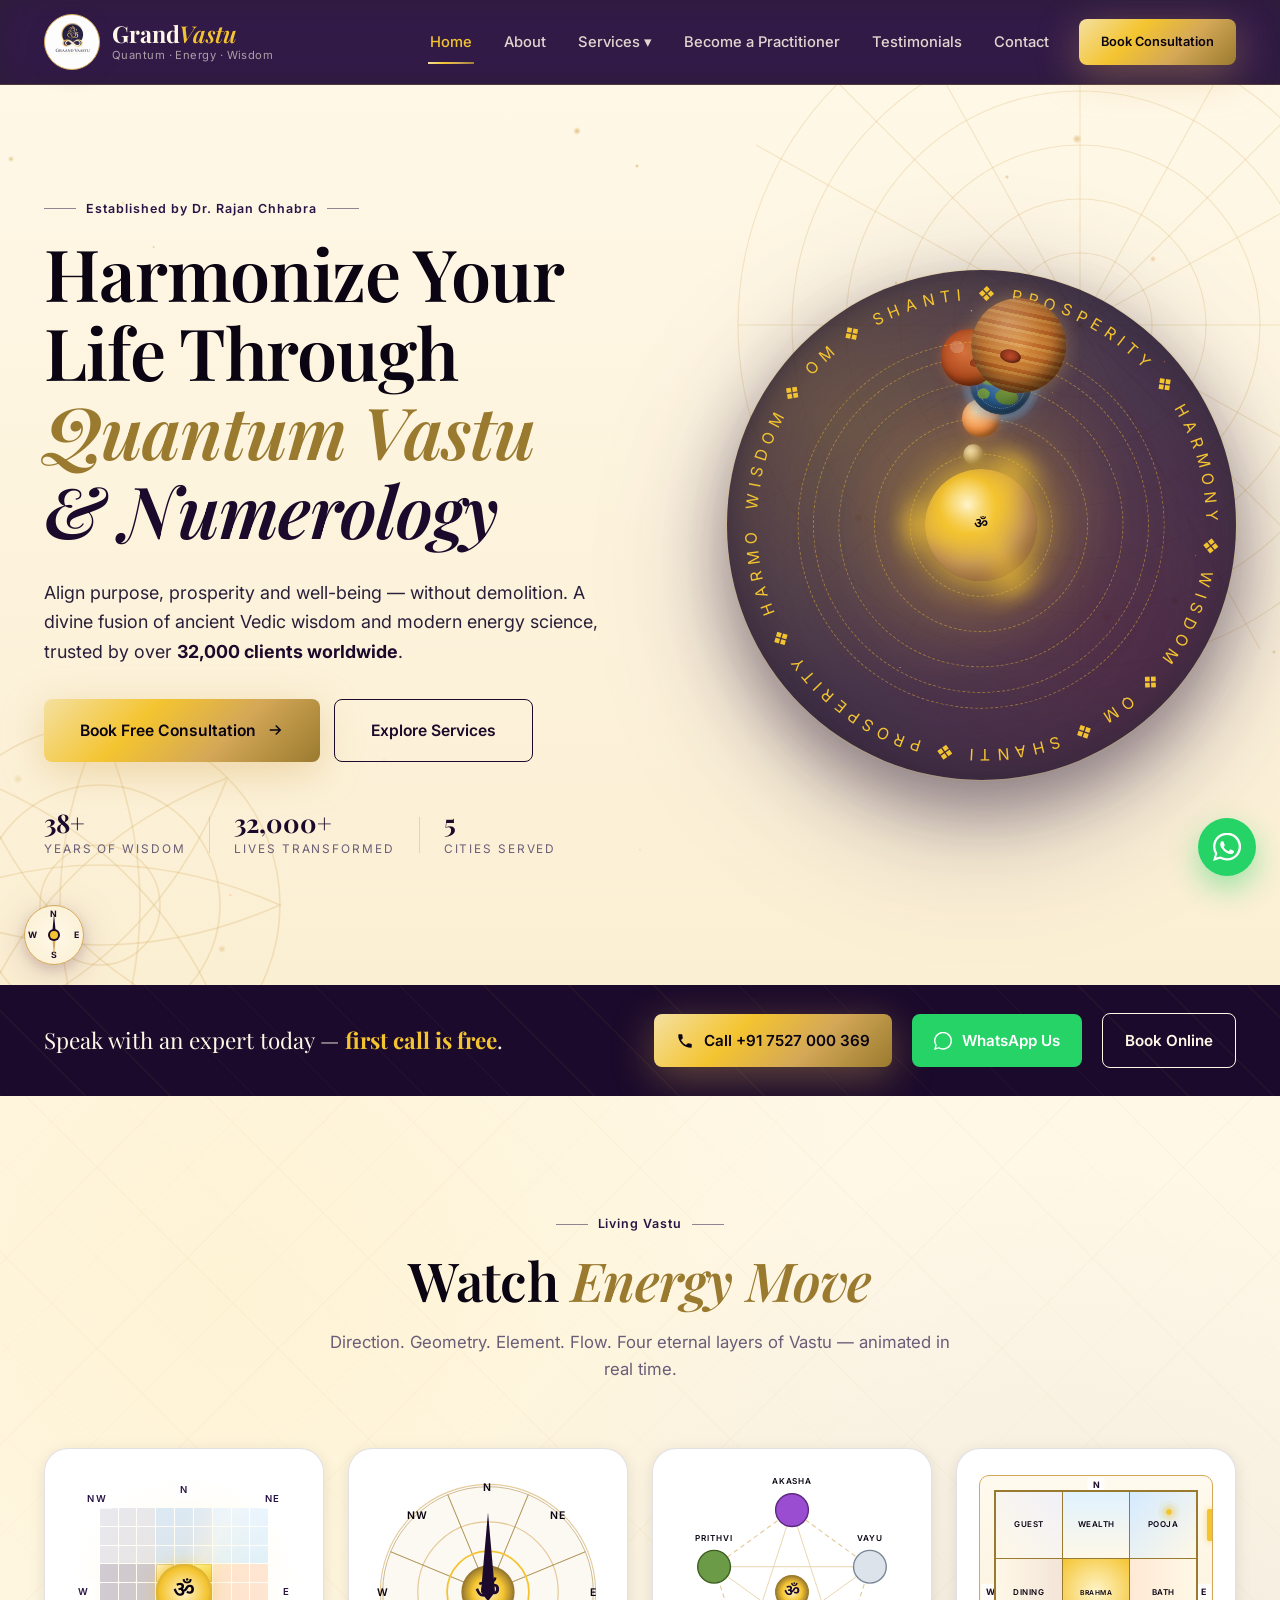
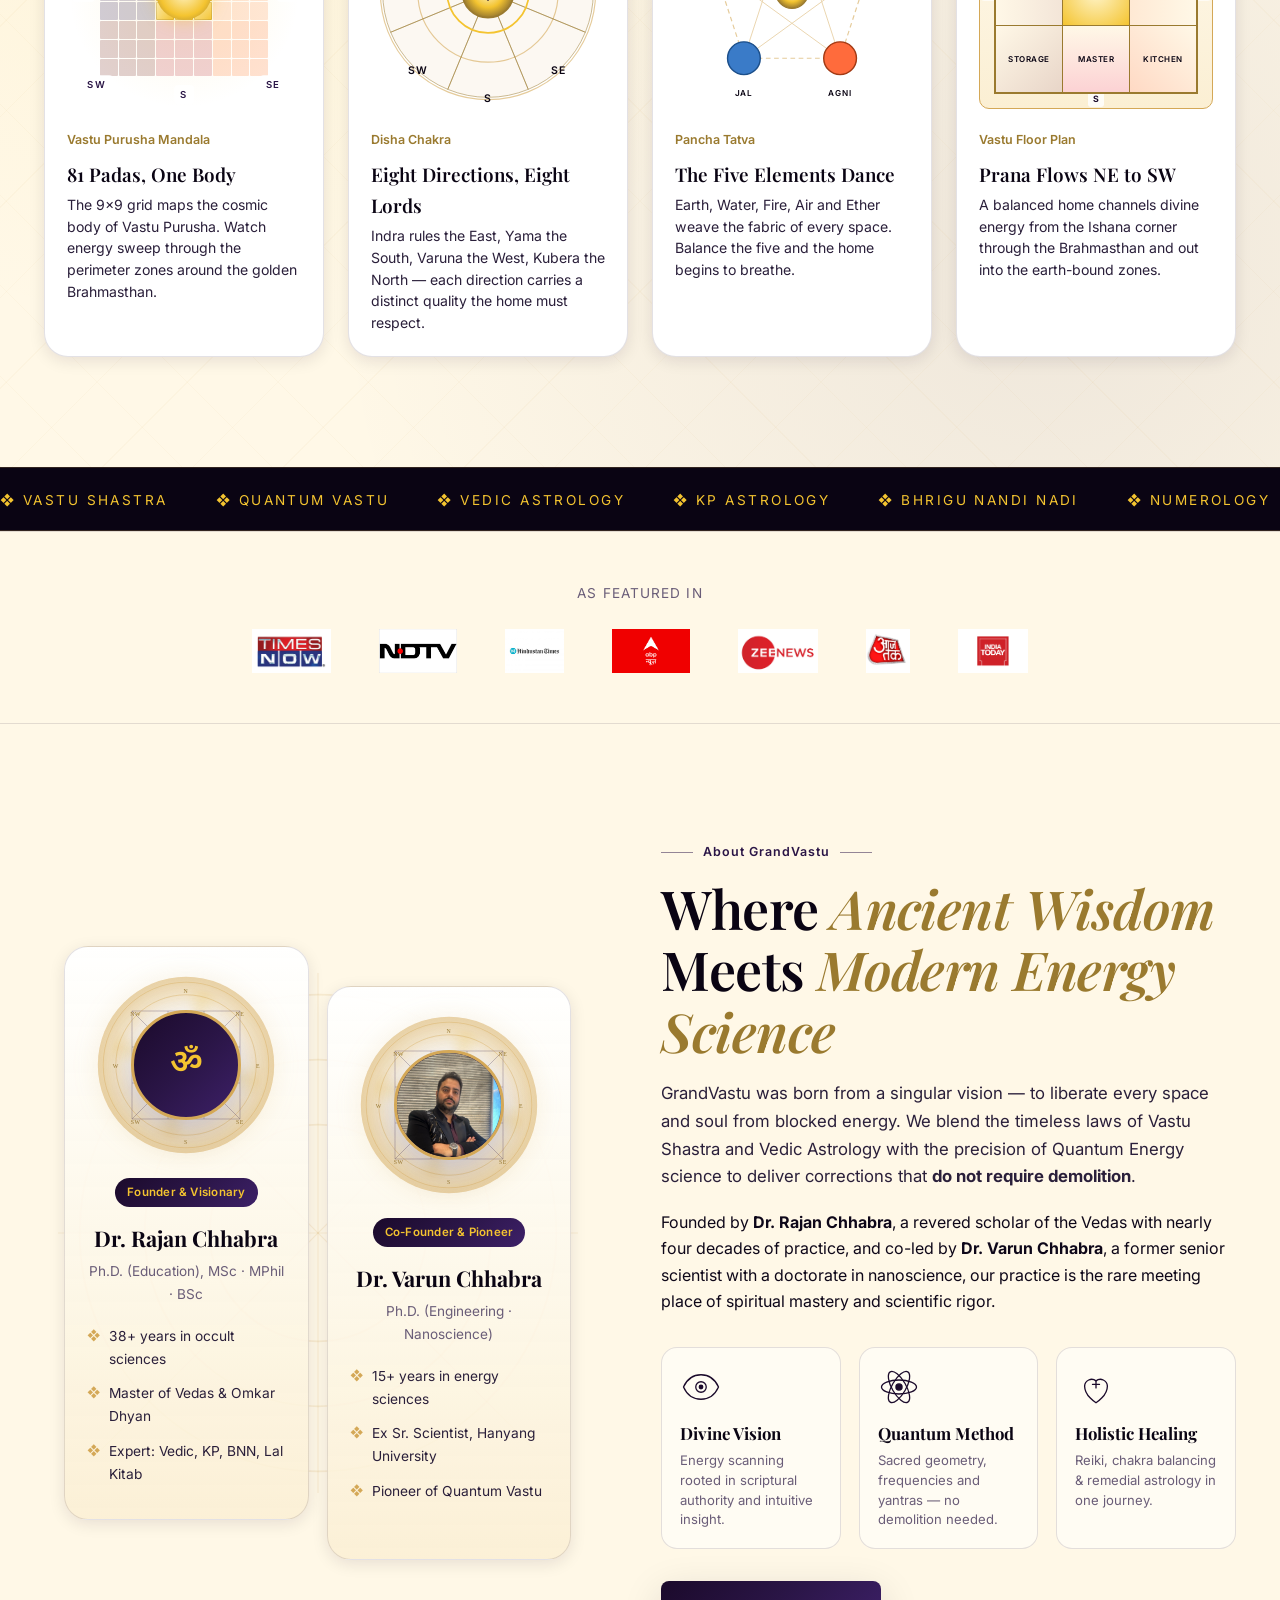
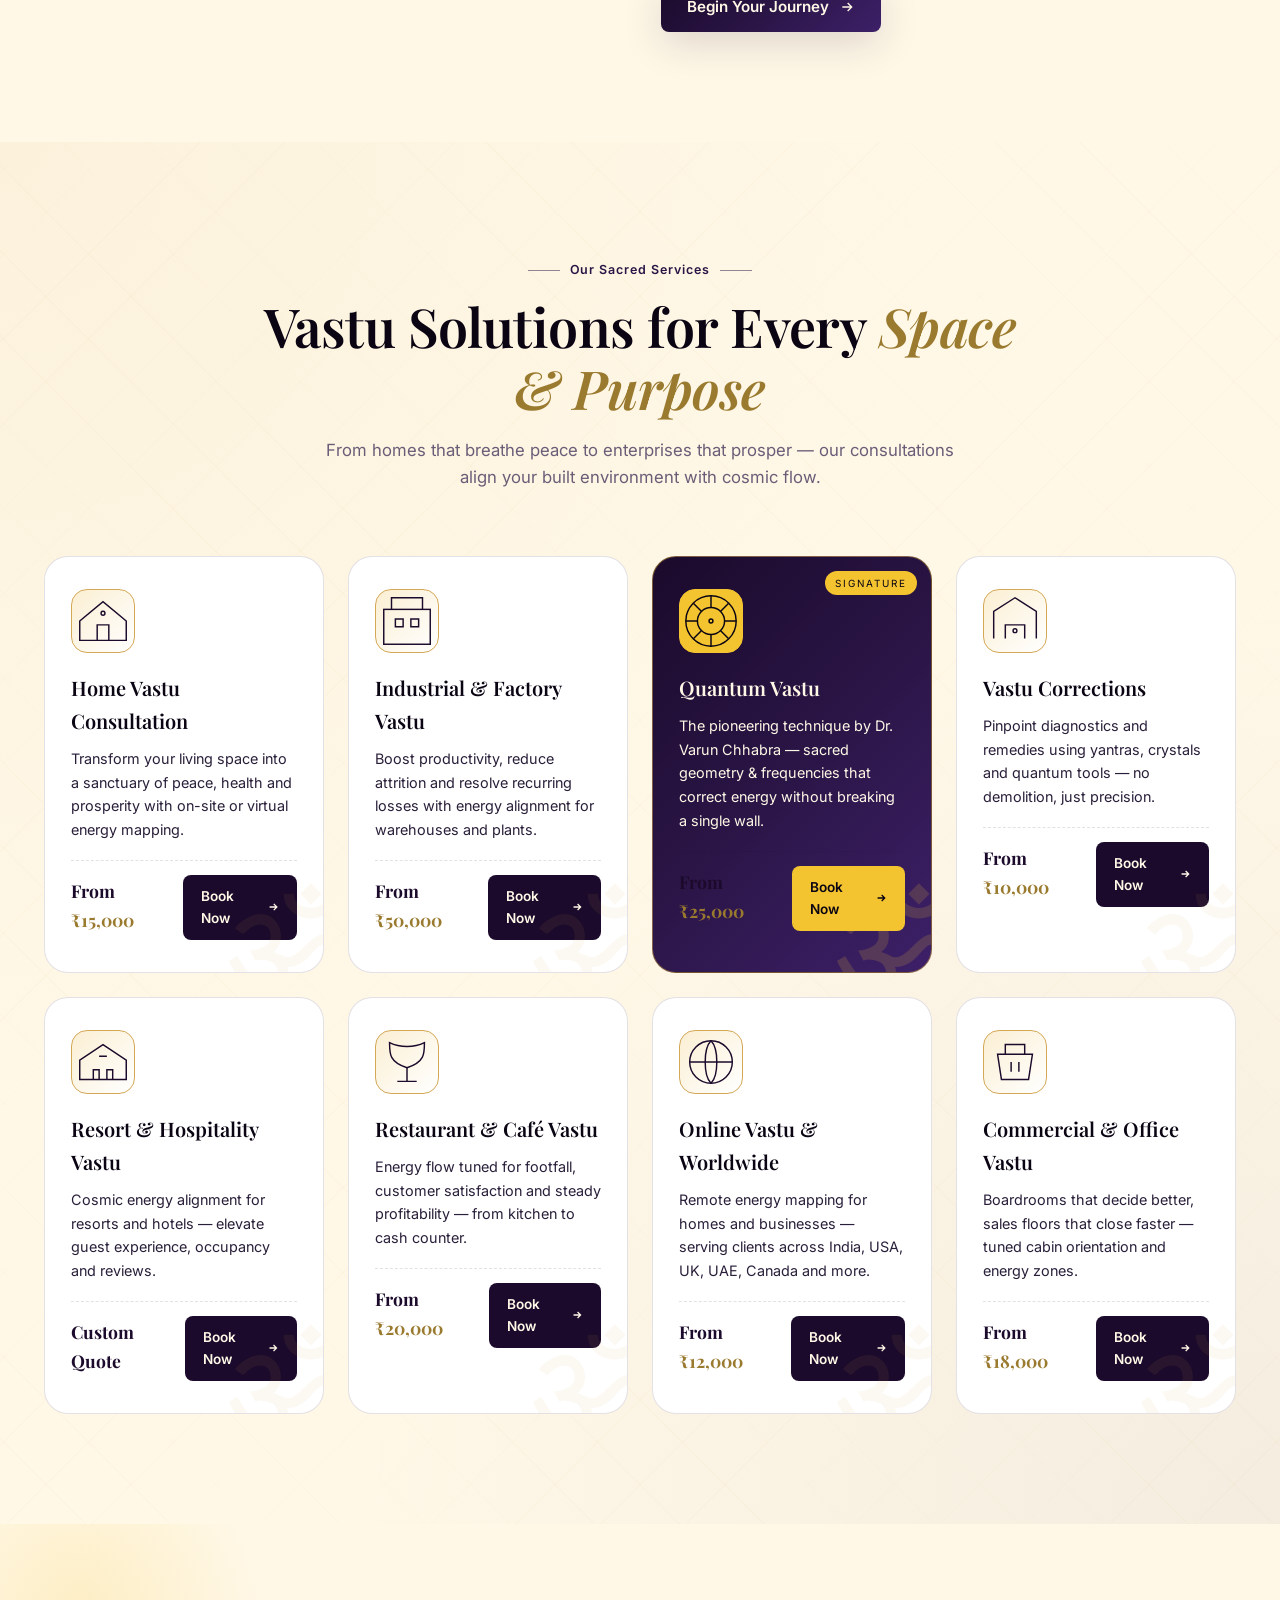
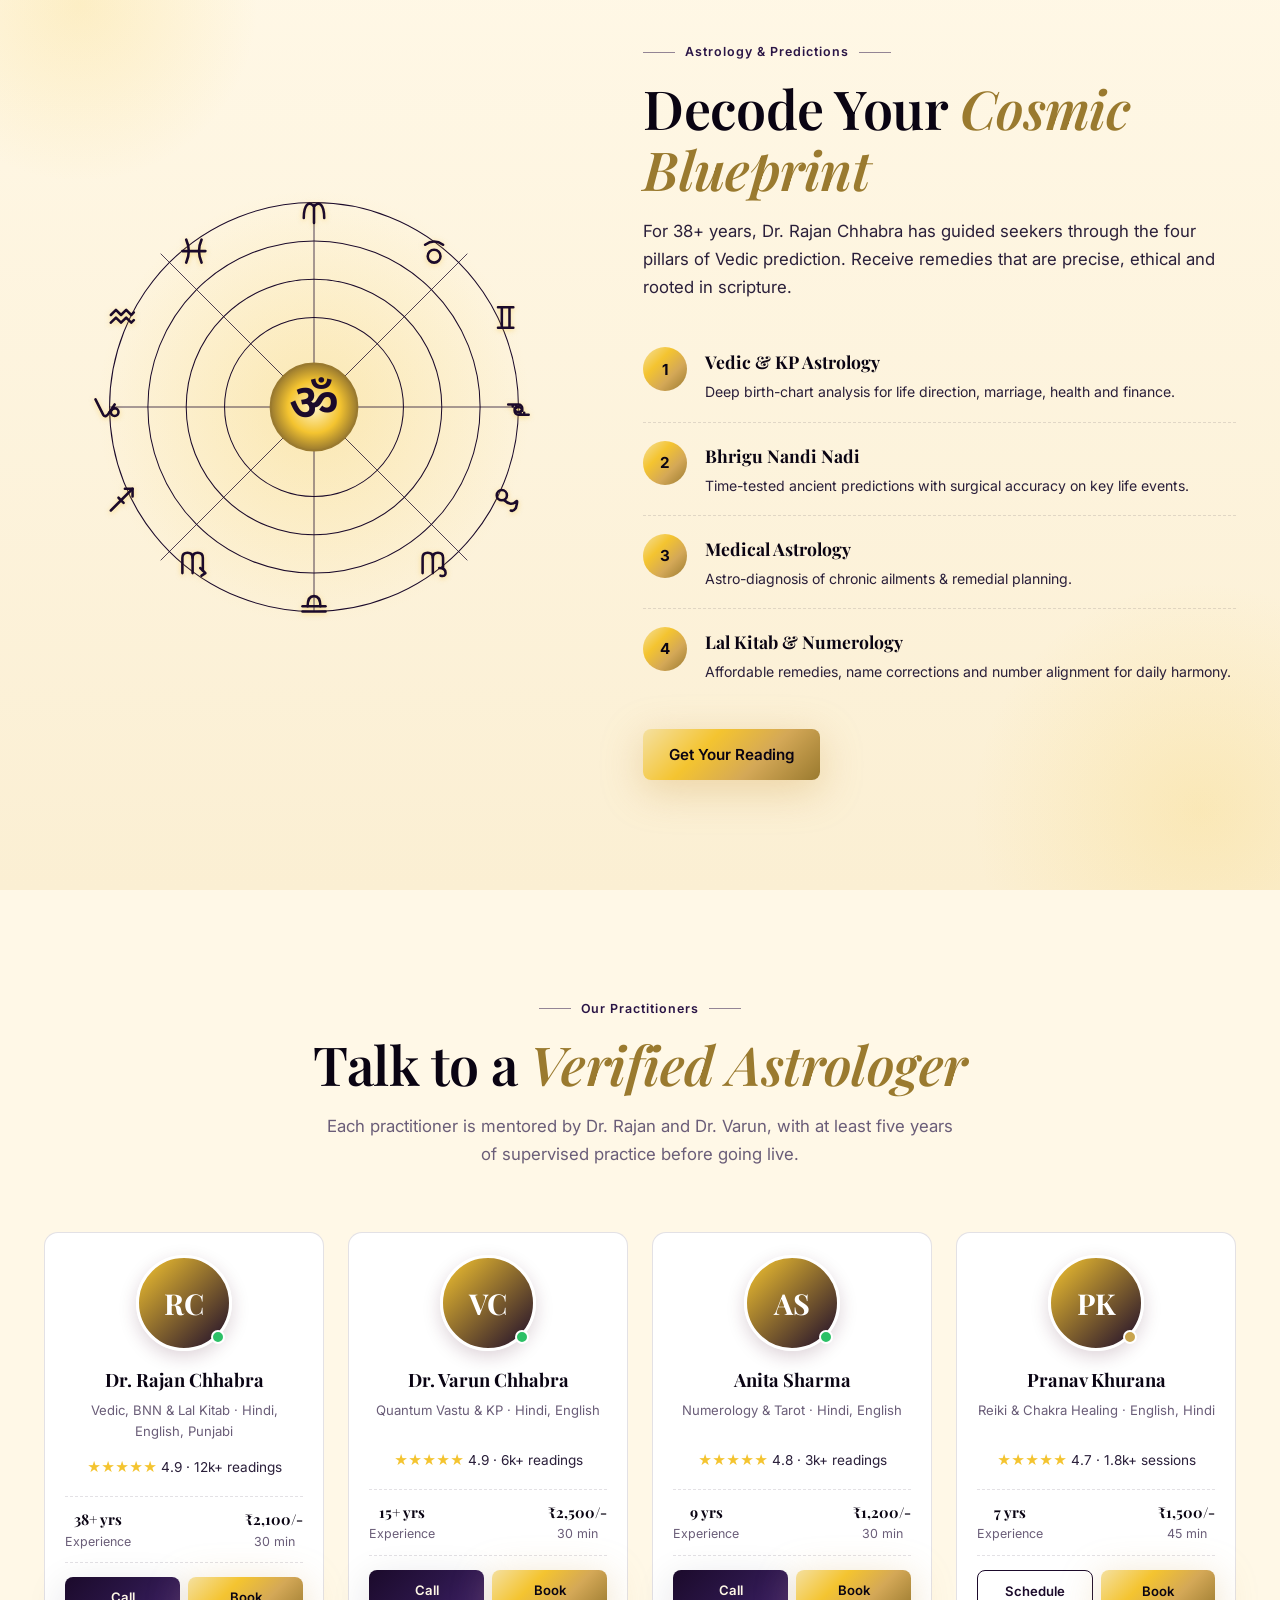
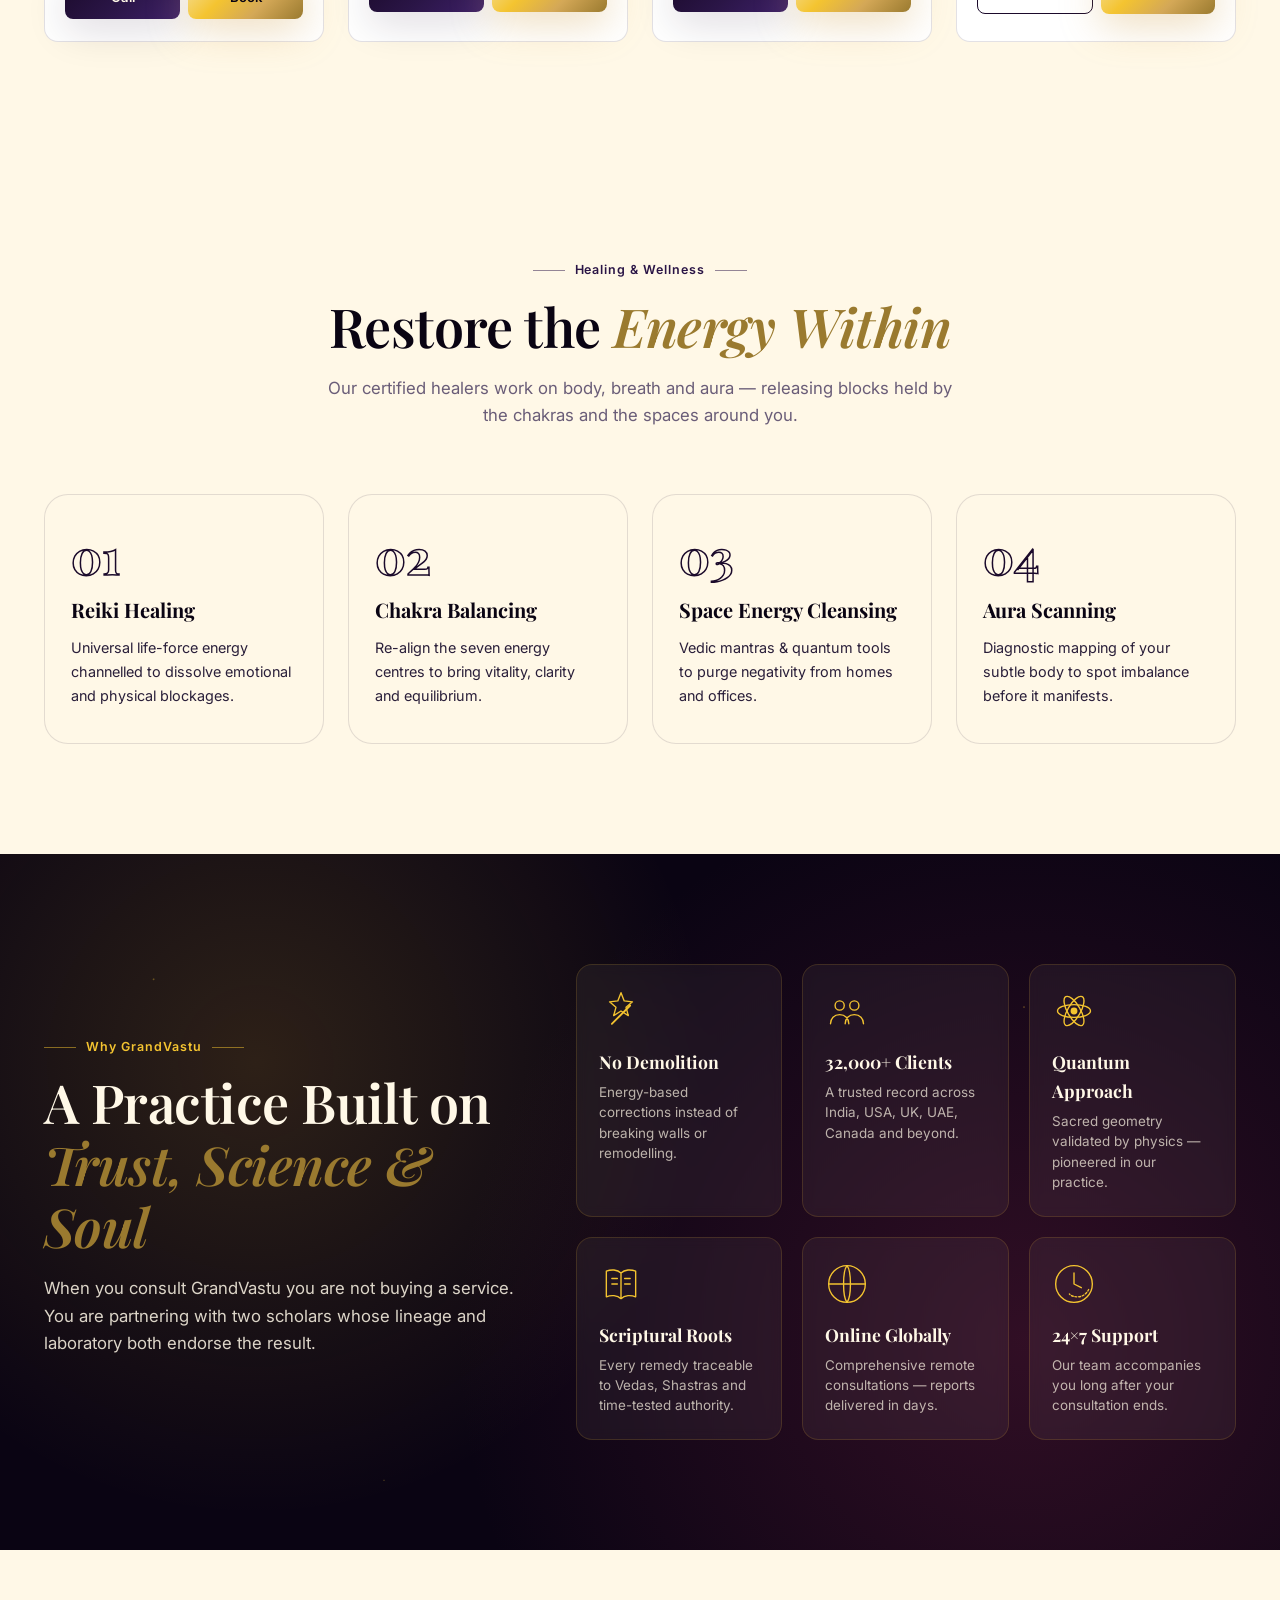
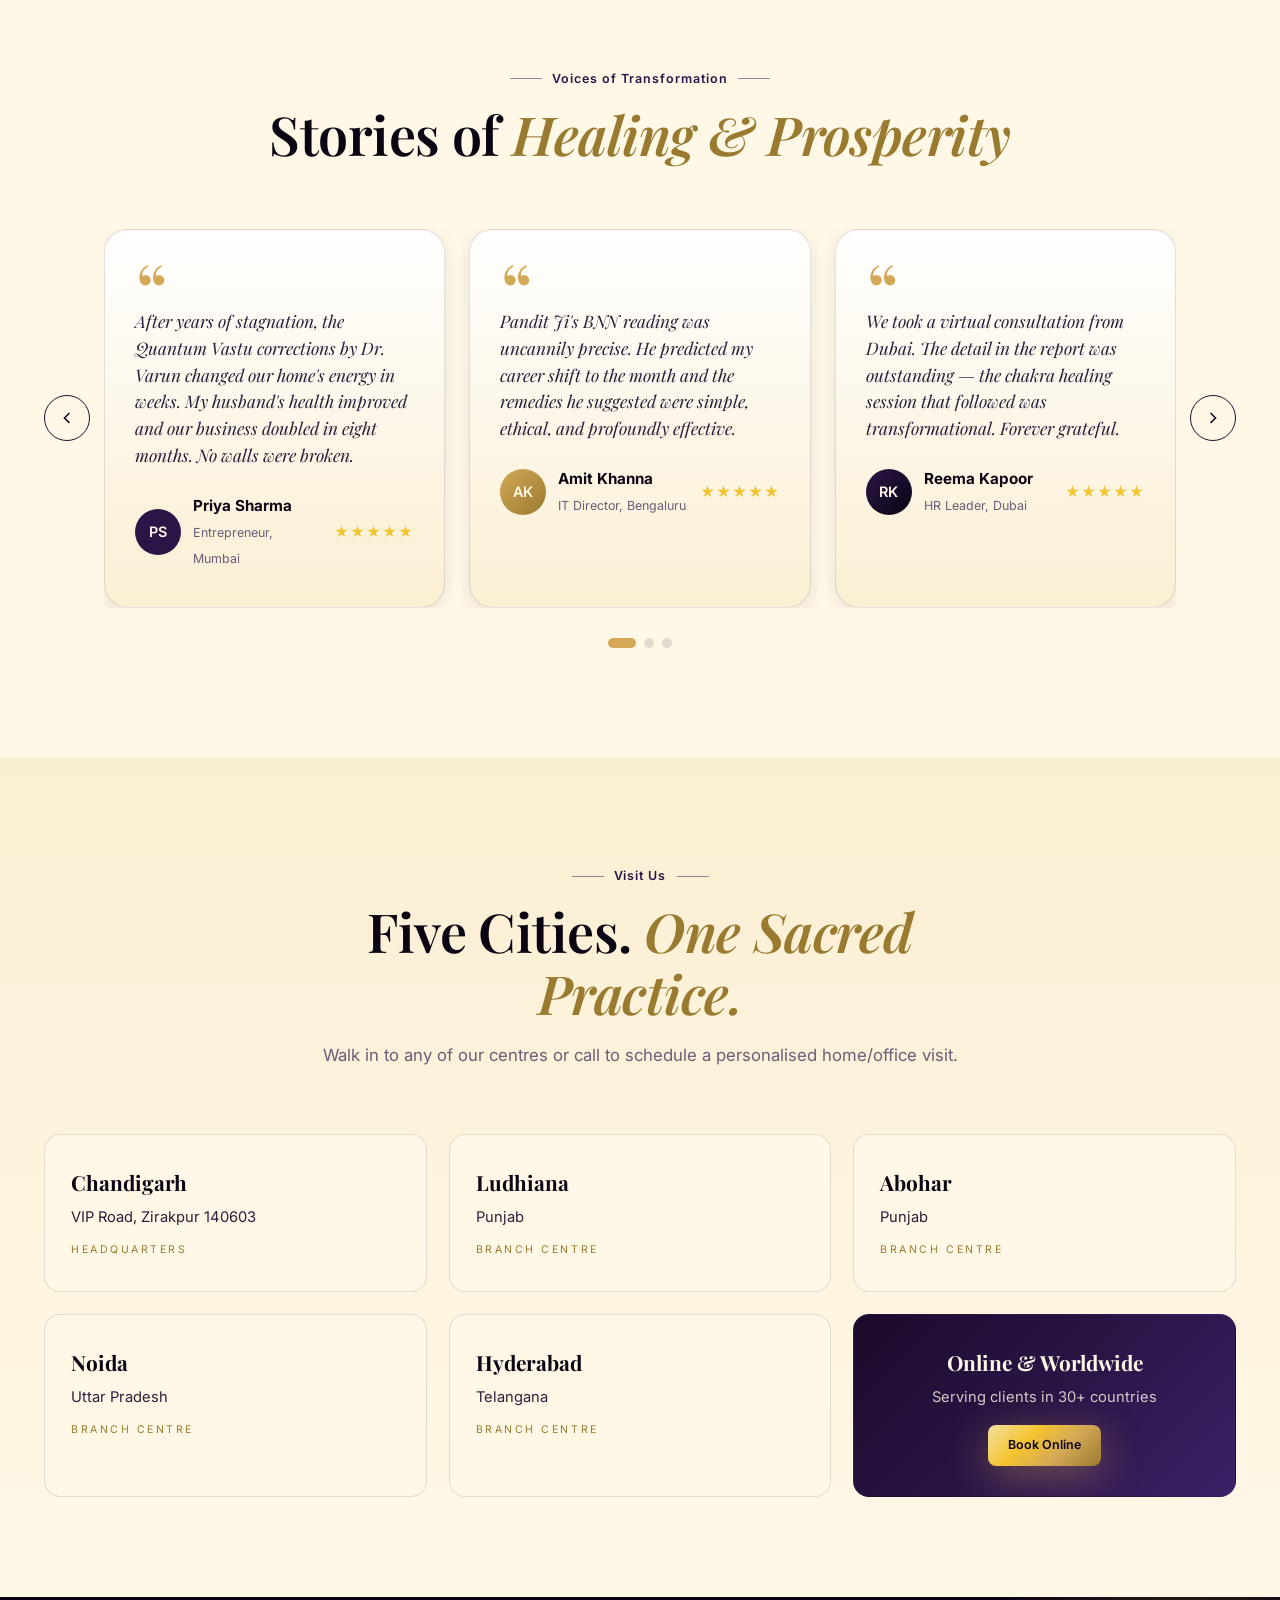
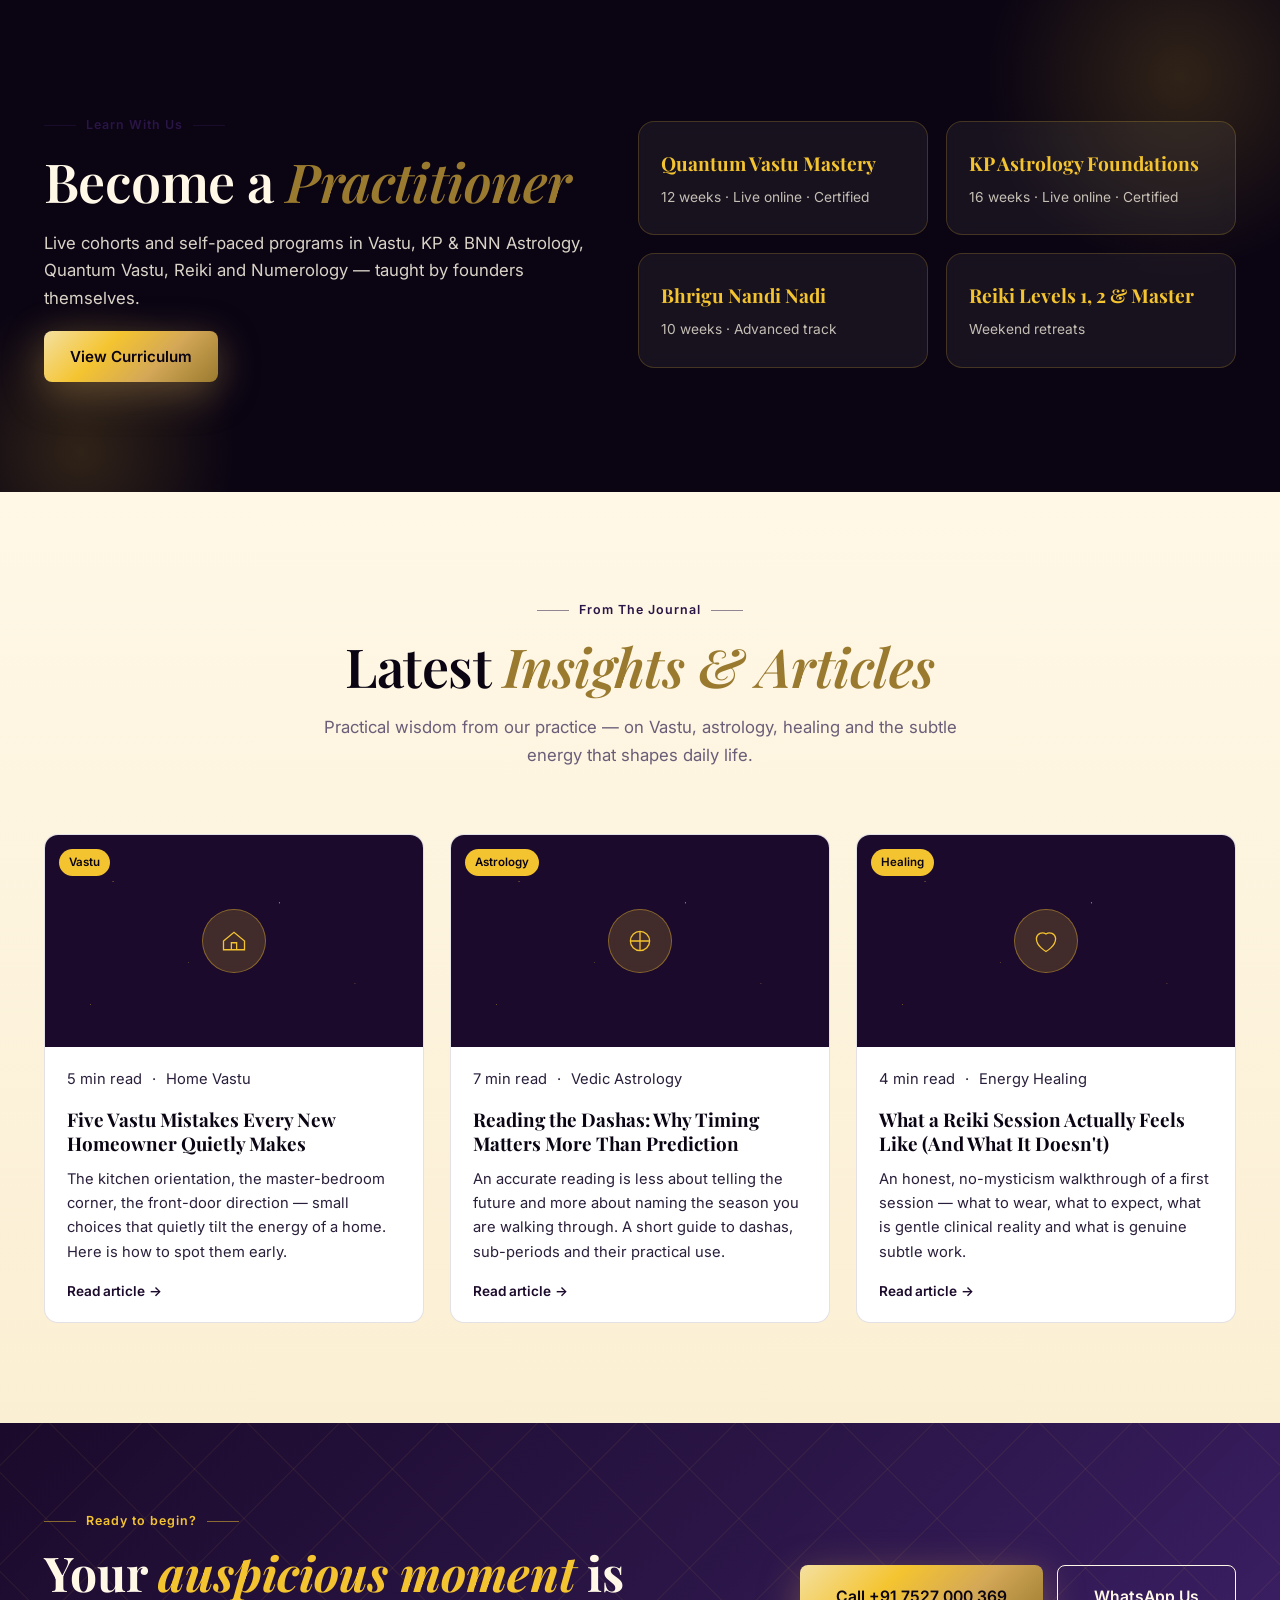
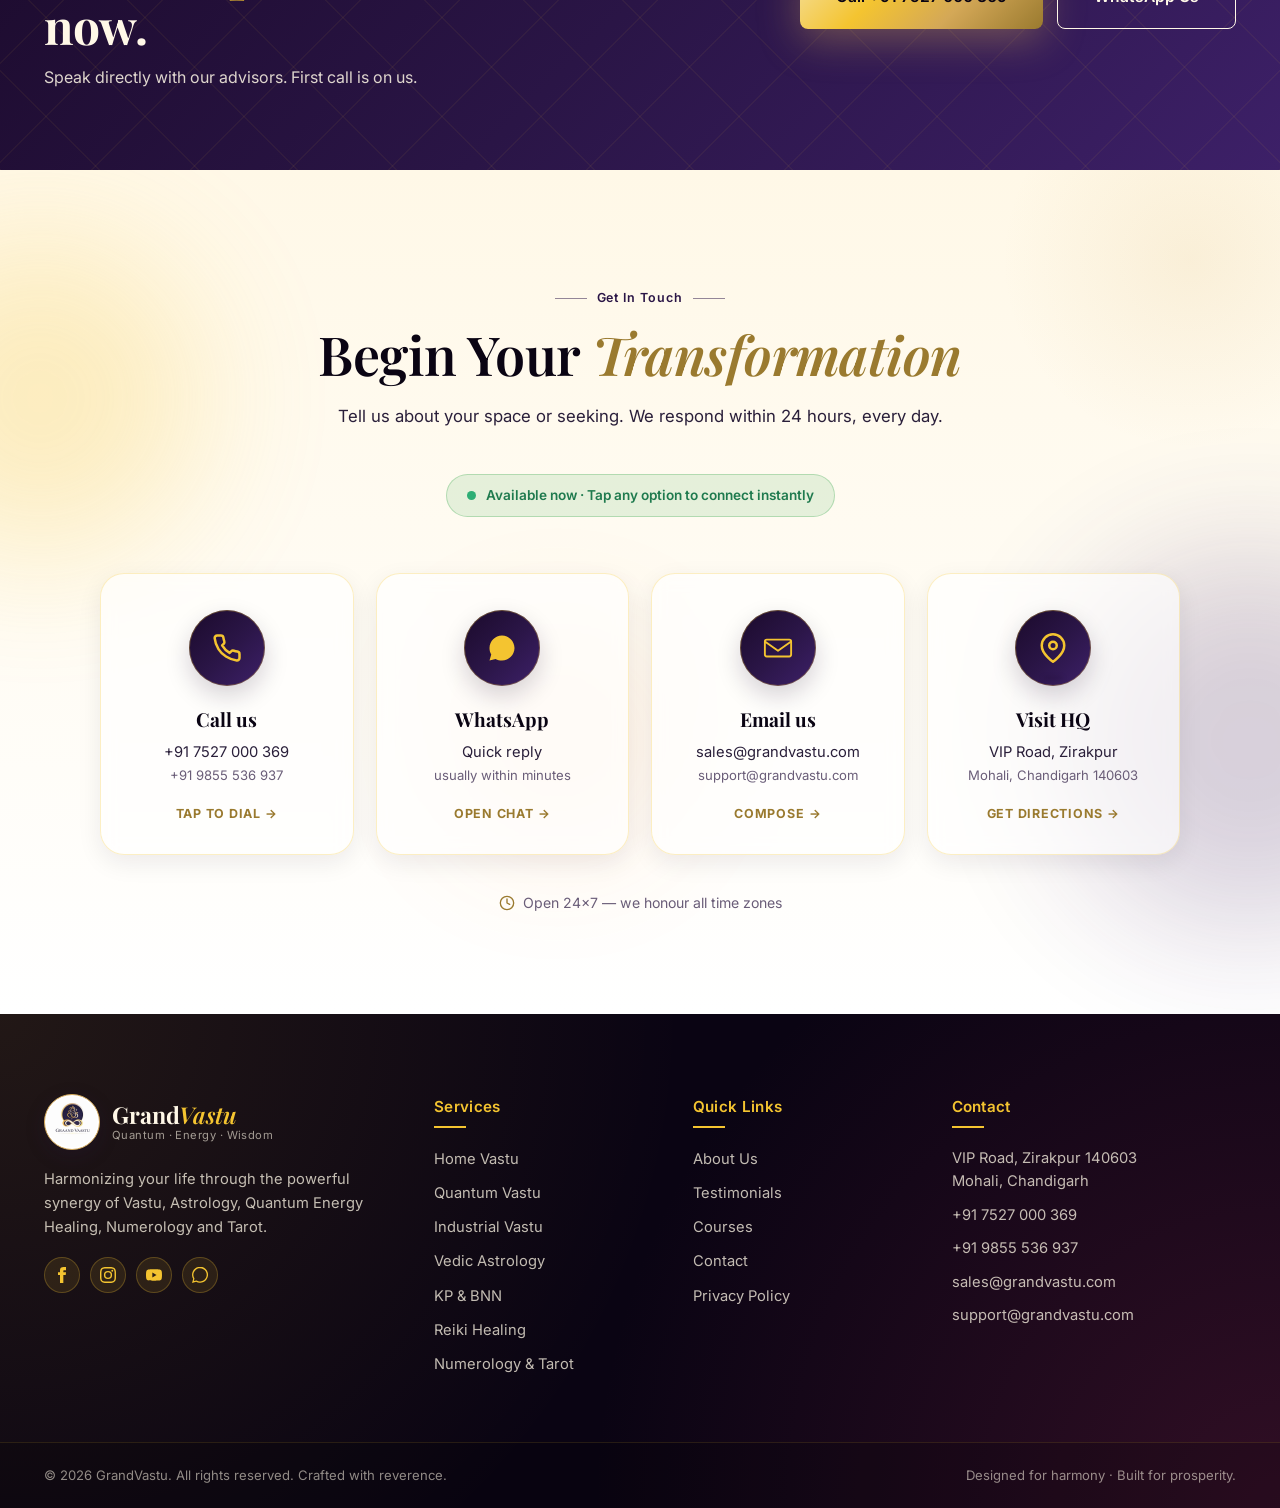
==== commit d23bdbc7: "commit" ====
--- a/index.html
+++ b/index.html
@@ -161,7 +161,7 @@
                 <path id="cosmosMantraPath" d="M 200,200 m -184,0 a 184,184 0 1,1 368,0 a 184,184 0 1,1 -368,0"/>
               </defs>
               <text font-size="13" letter-spacing="5" fill="currentColor">
-                <textPath href="#cosmosMantraPath">&#x2756; OM &#x2756; SHANTI &#x2756; PROSPERITY &#x2756; HARMONY &#x2756; WISDOM &#x2756; OM &#x2756; SHANTI &#x2756; PROSPERITY &#x2756; HARMONY &#x2756; WISDOM &#x2756;</textPath>
+                <textPath href="#cosmosMantraPath" startOffset="12">WISDOM &#x2756; OM &#x2756; SHANTI &#x2756; PROSPERITY &#x2756; HARMONY &#x2756; WISDOM &#x2756; OM &#x2756; SHANTI &#x2756; PROSPERITY &#x2756; HARMONY &#x2756;</textPath>
               </text>
             </svg>
           </div>
